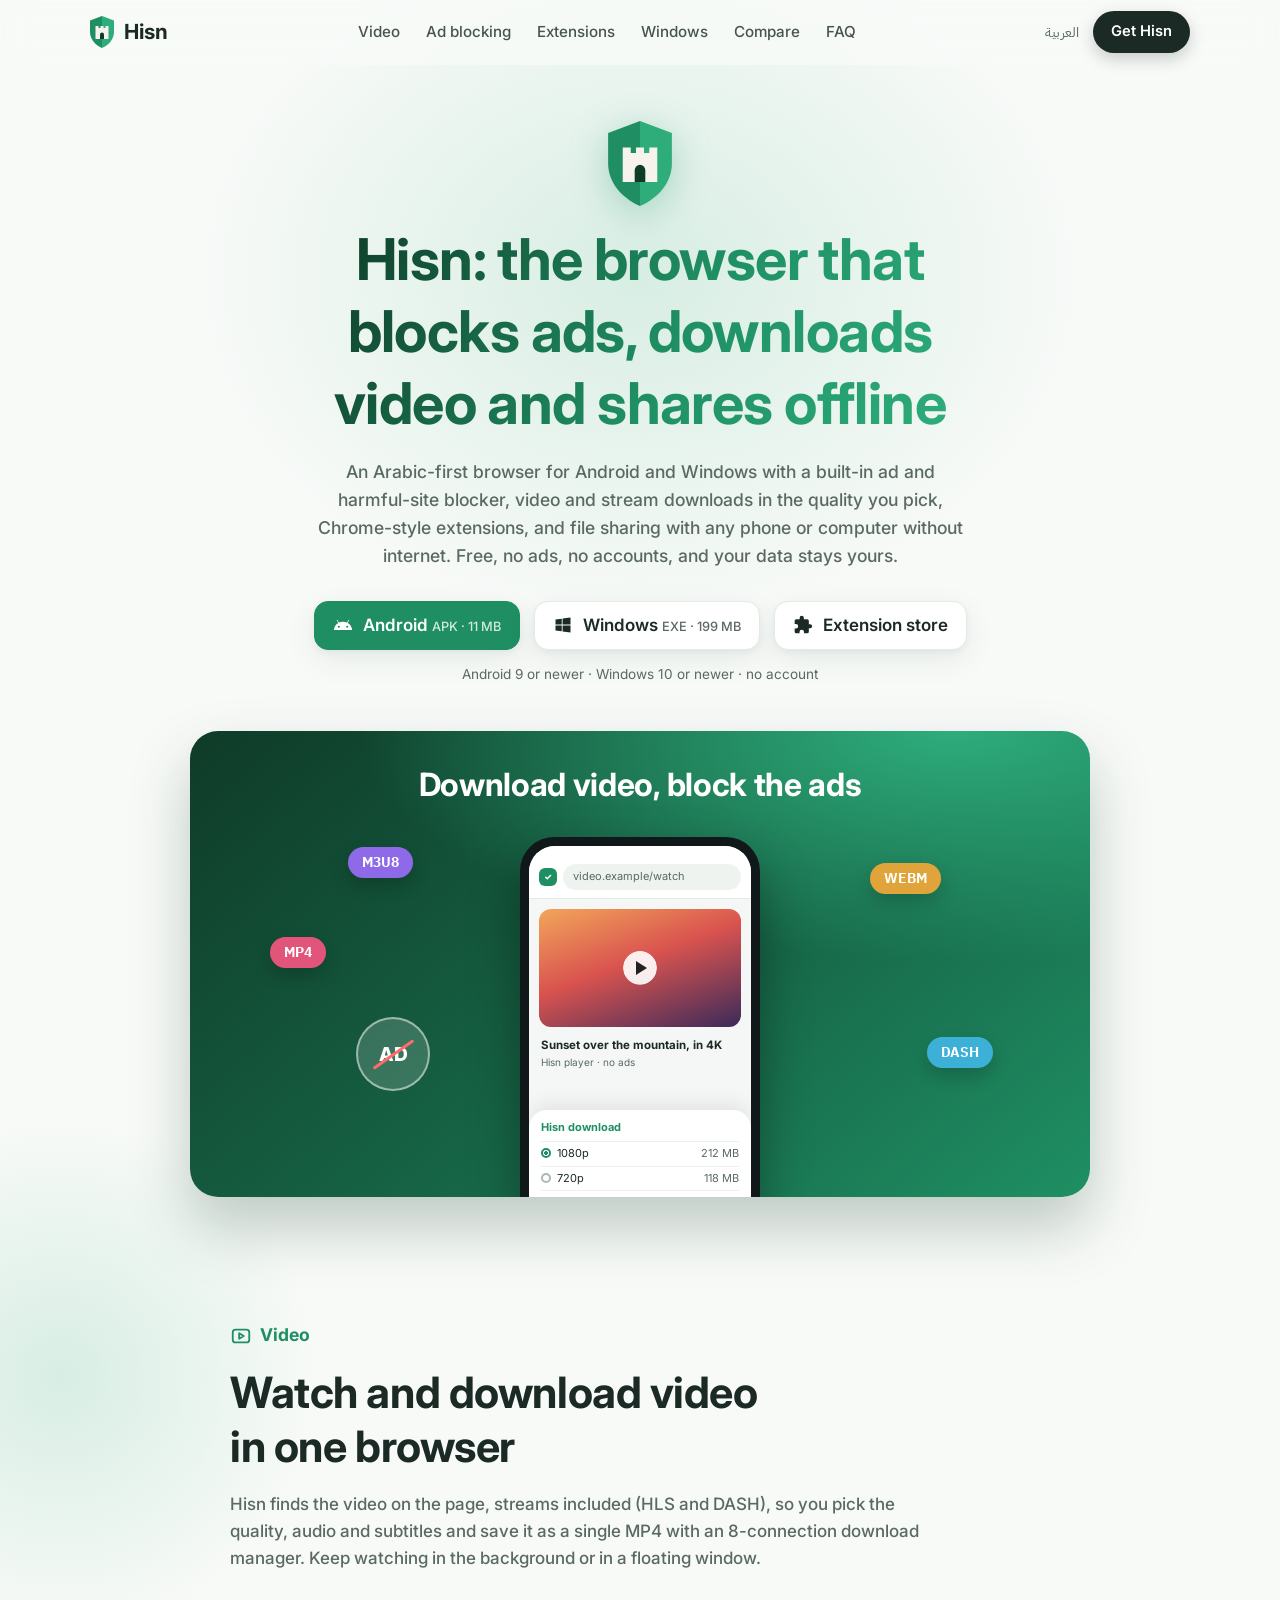
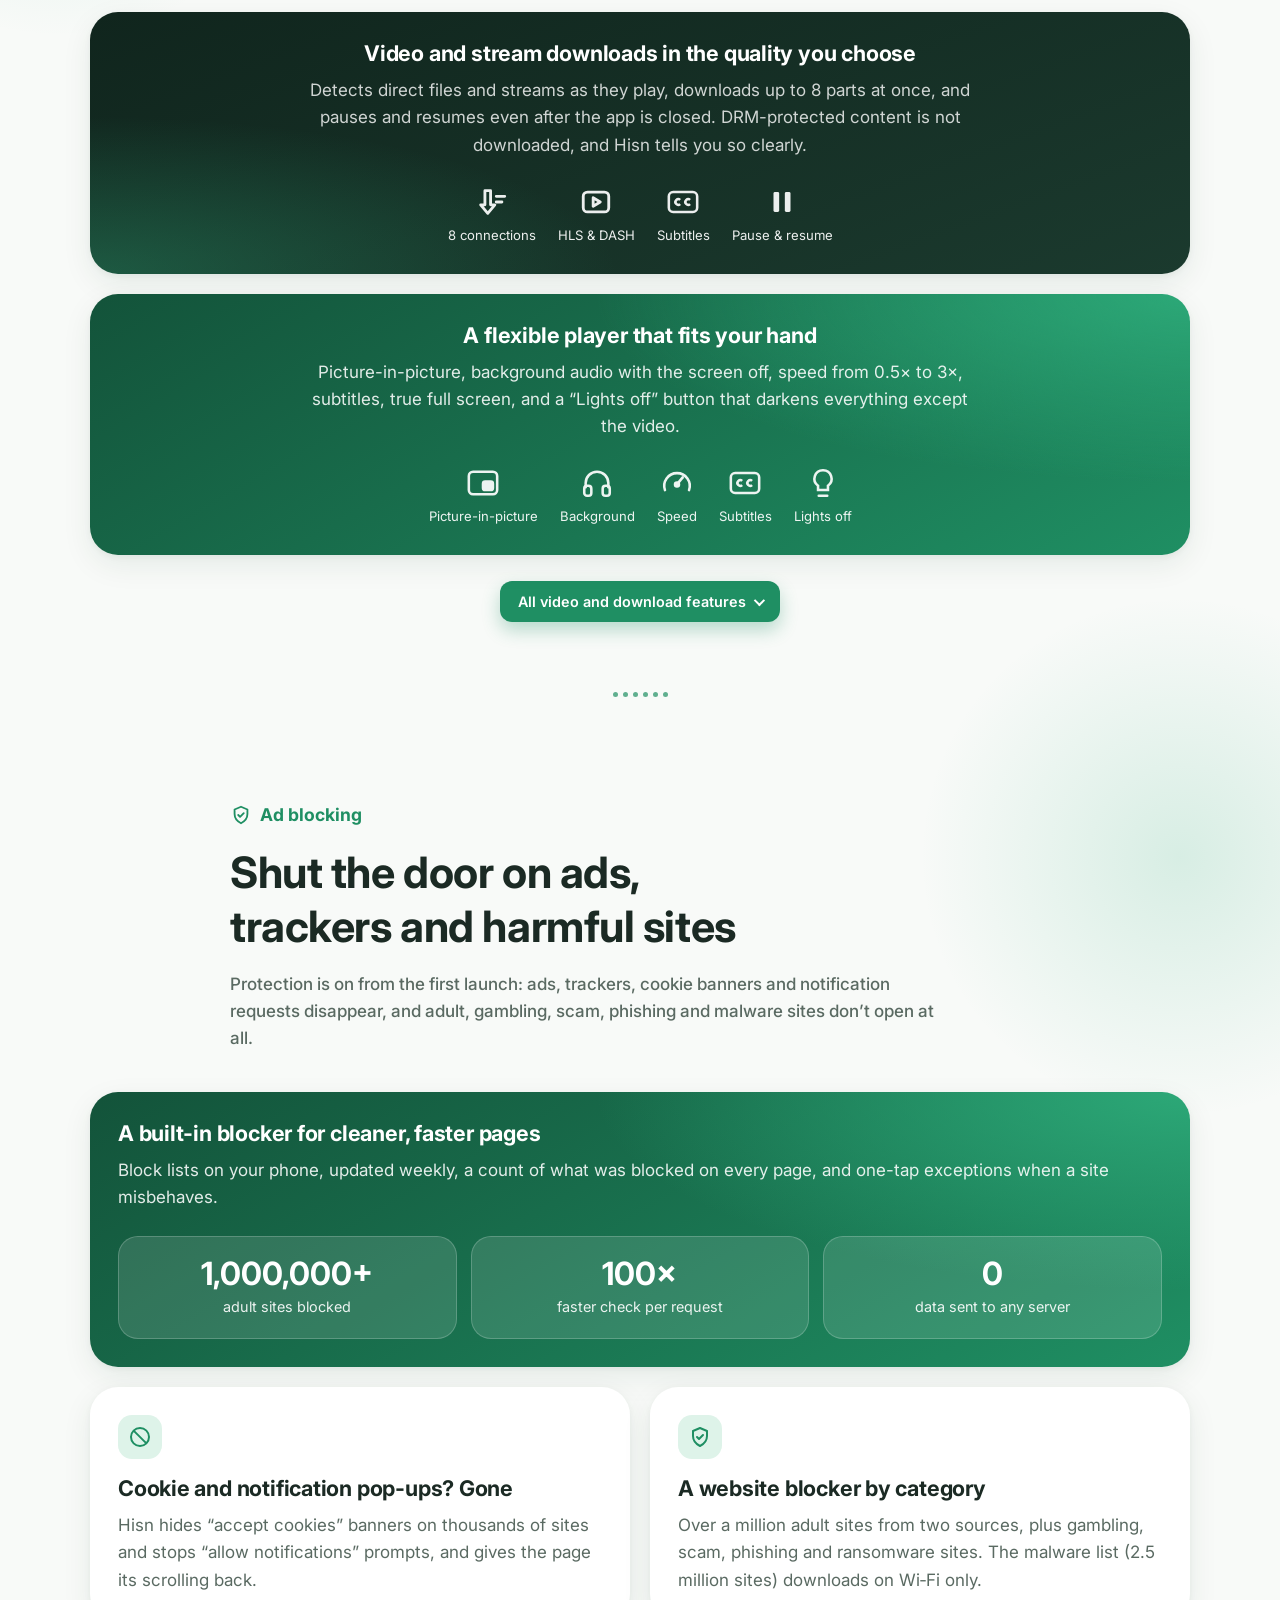
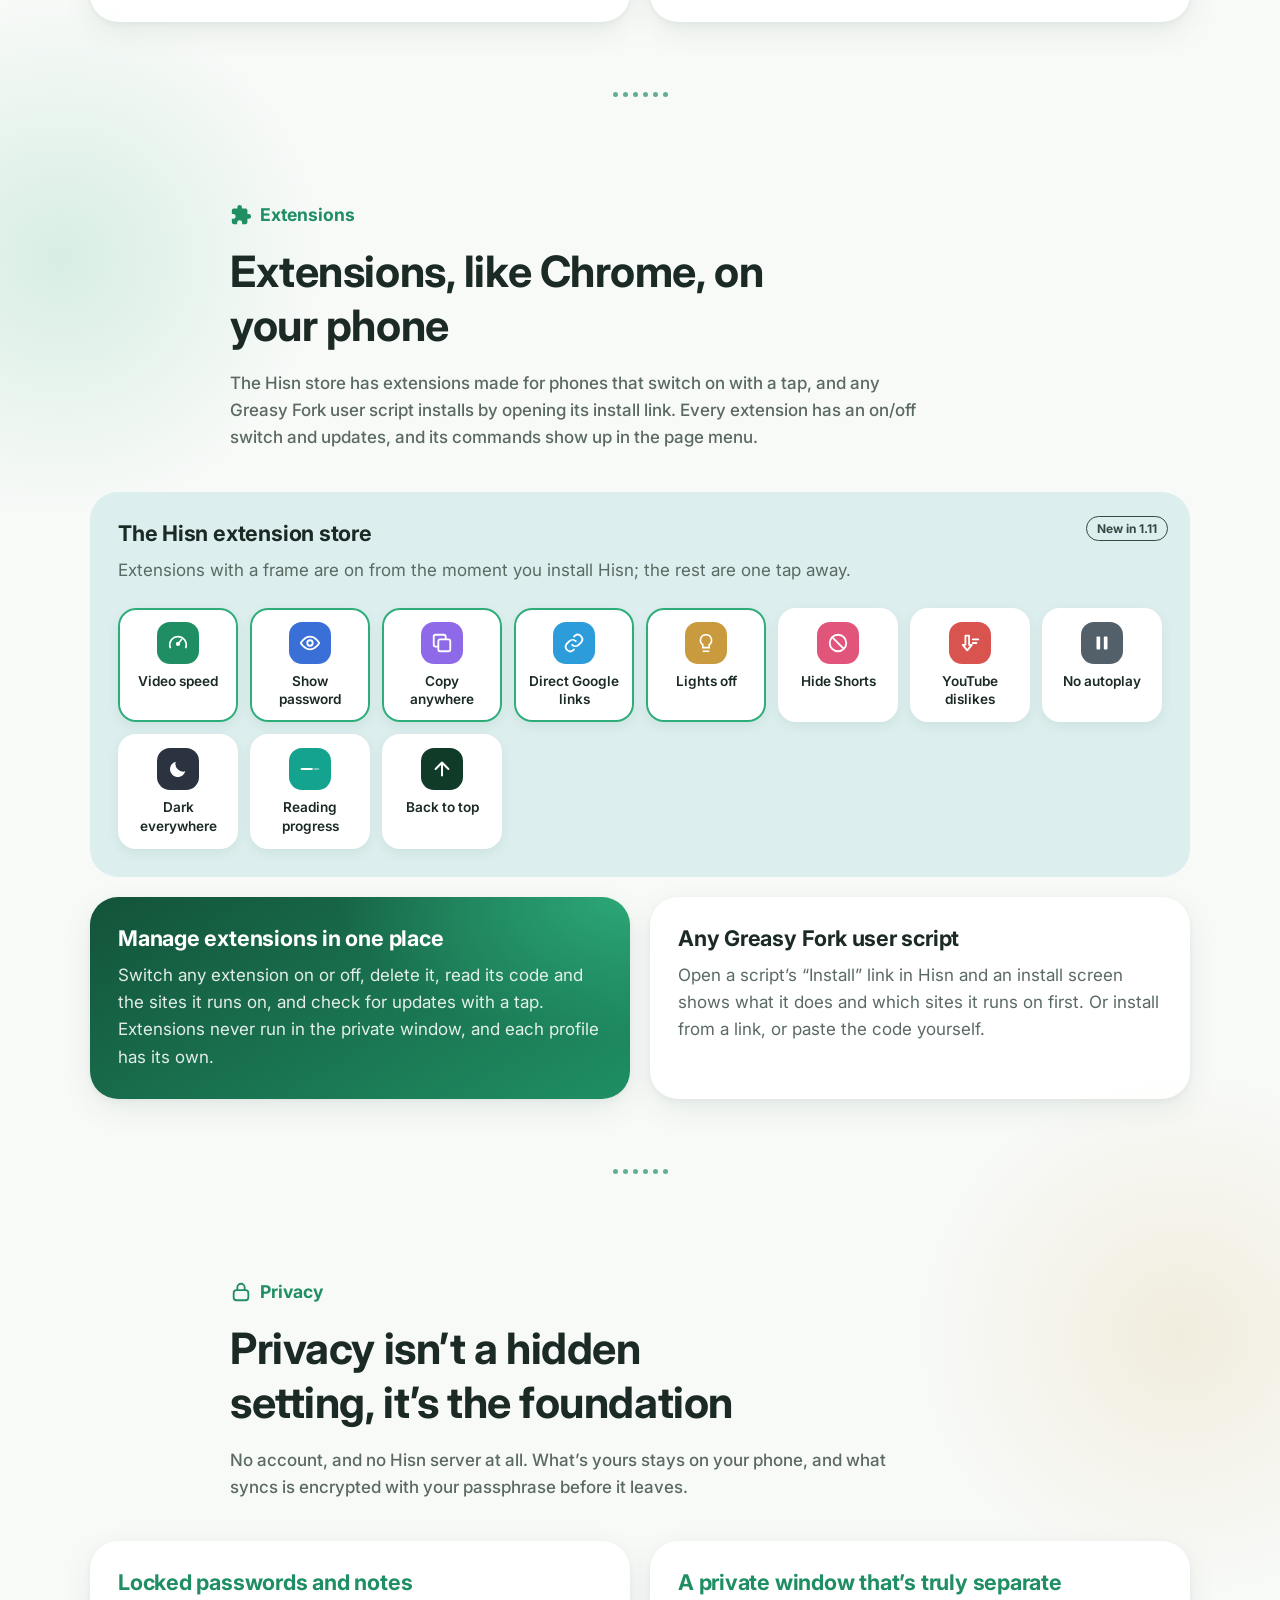
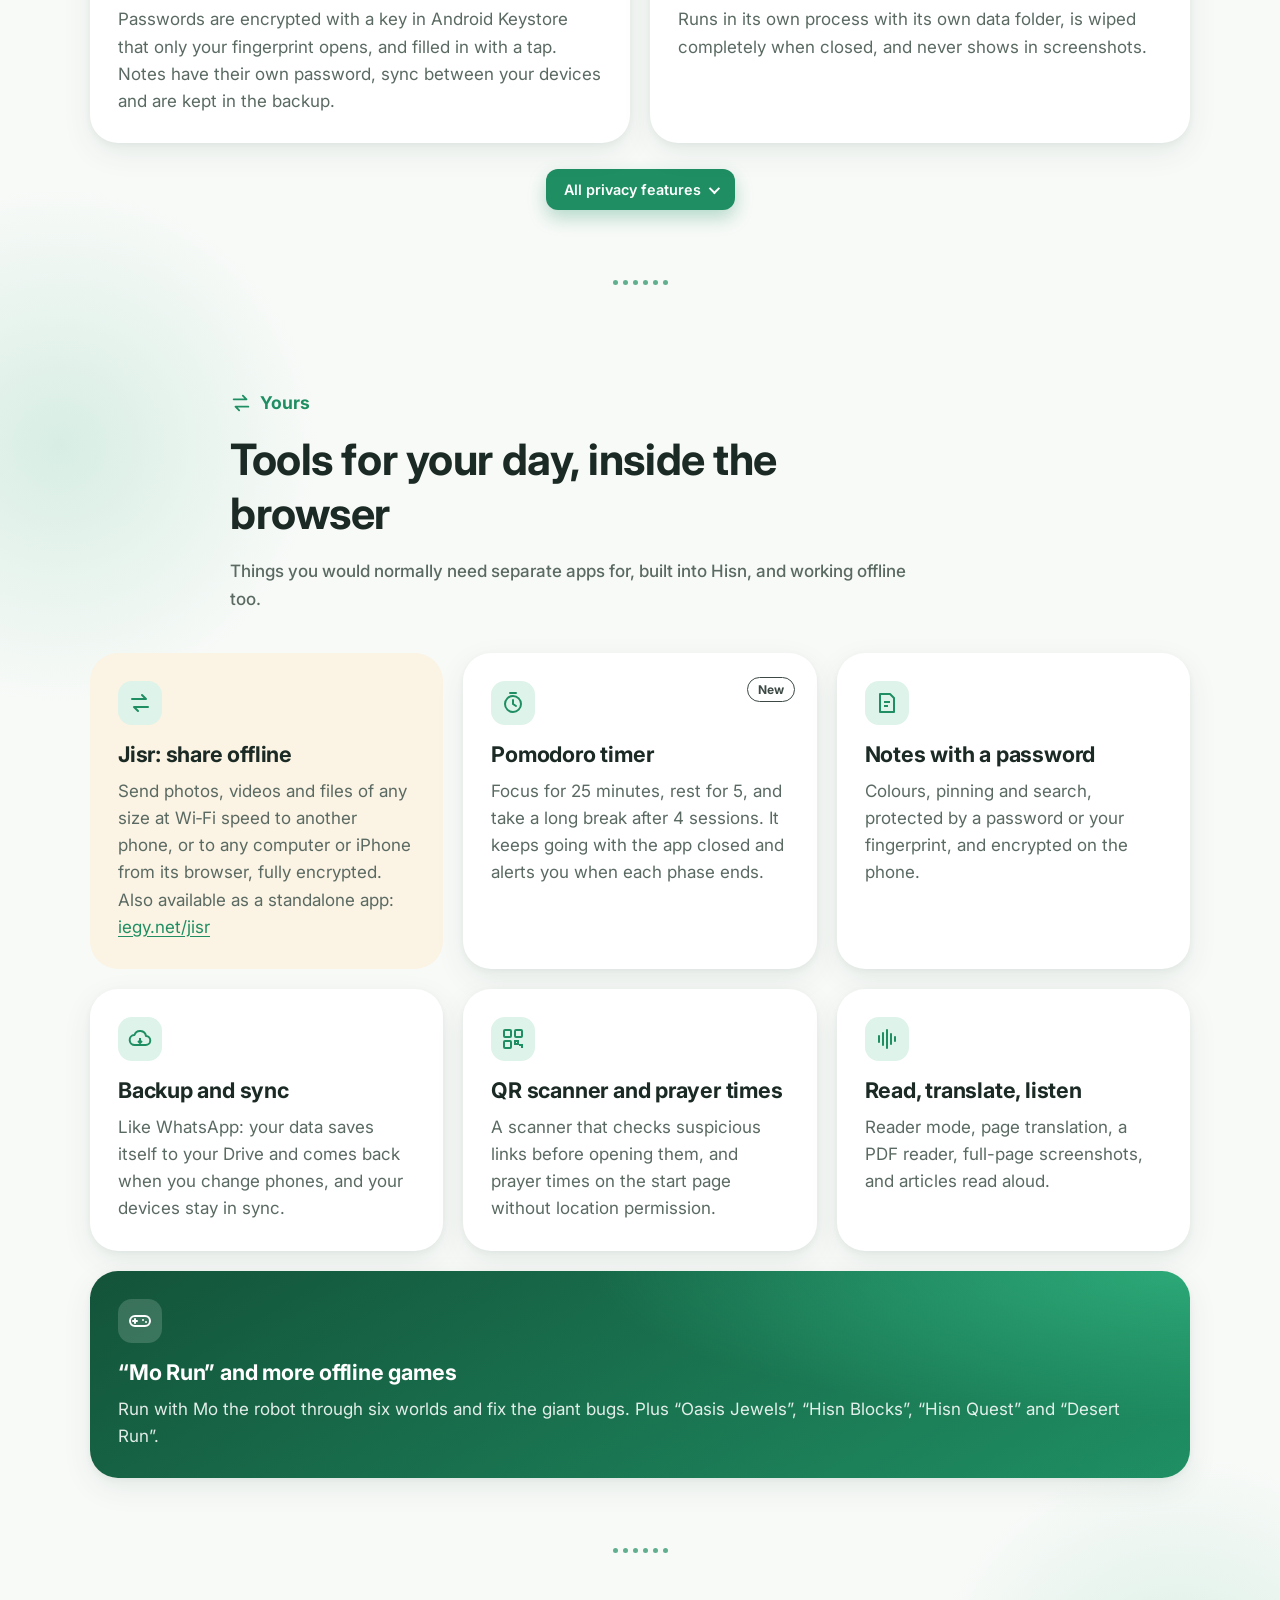
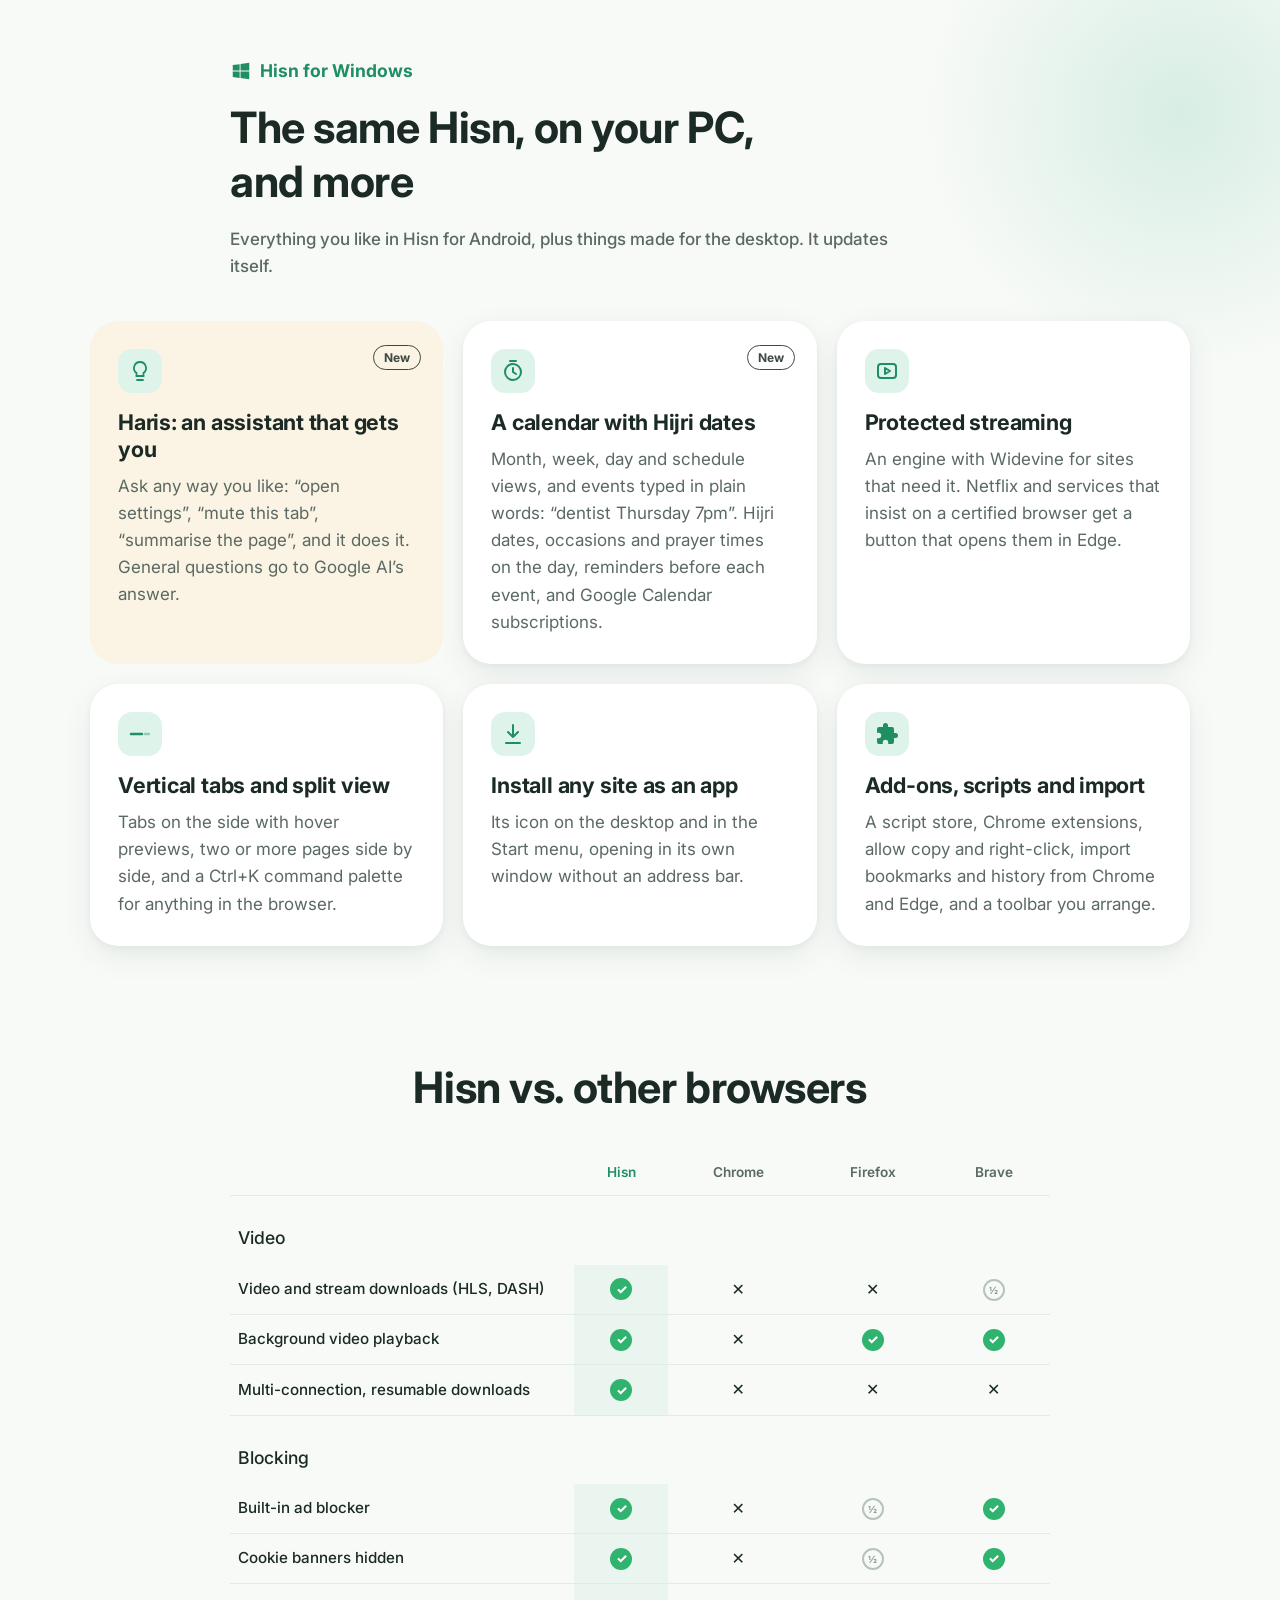
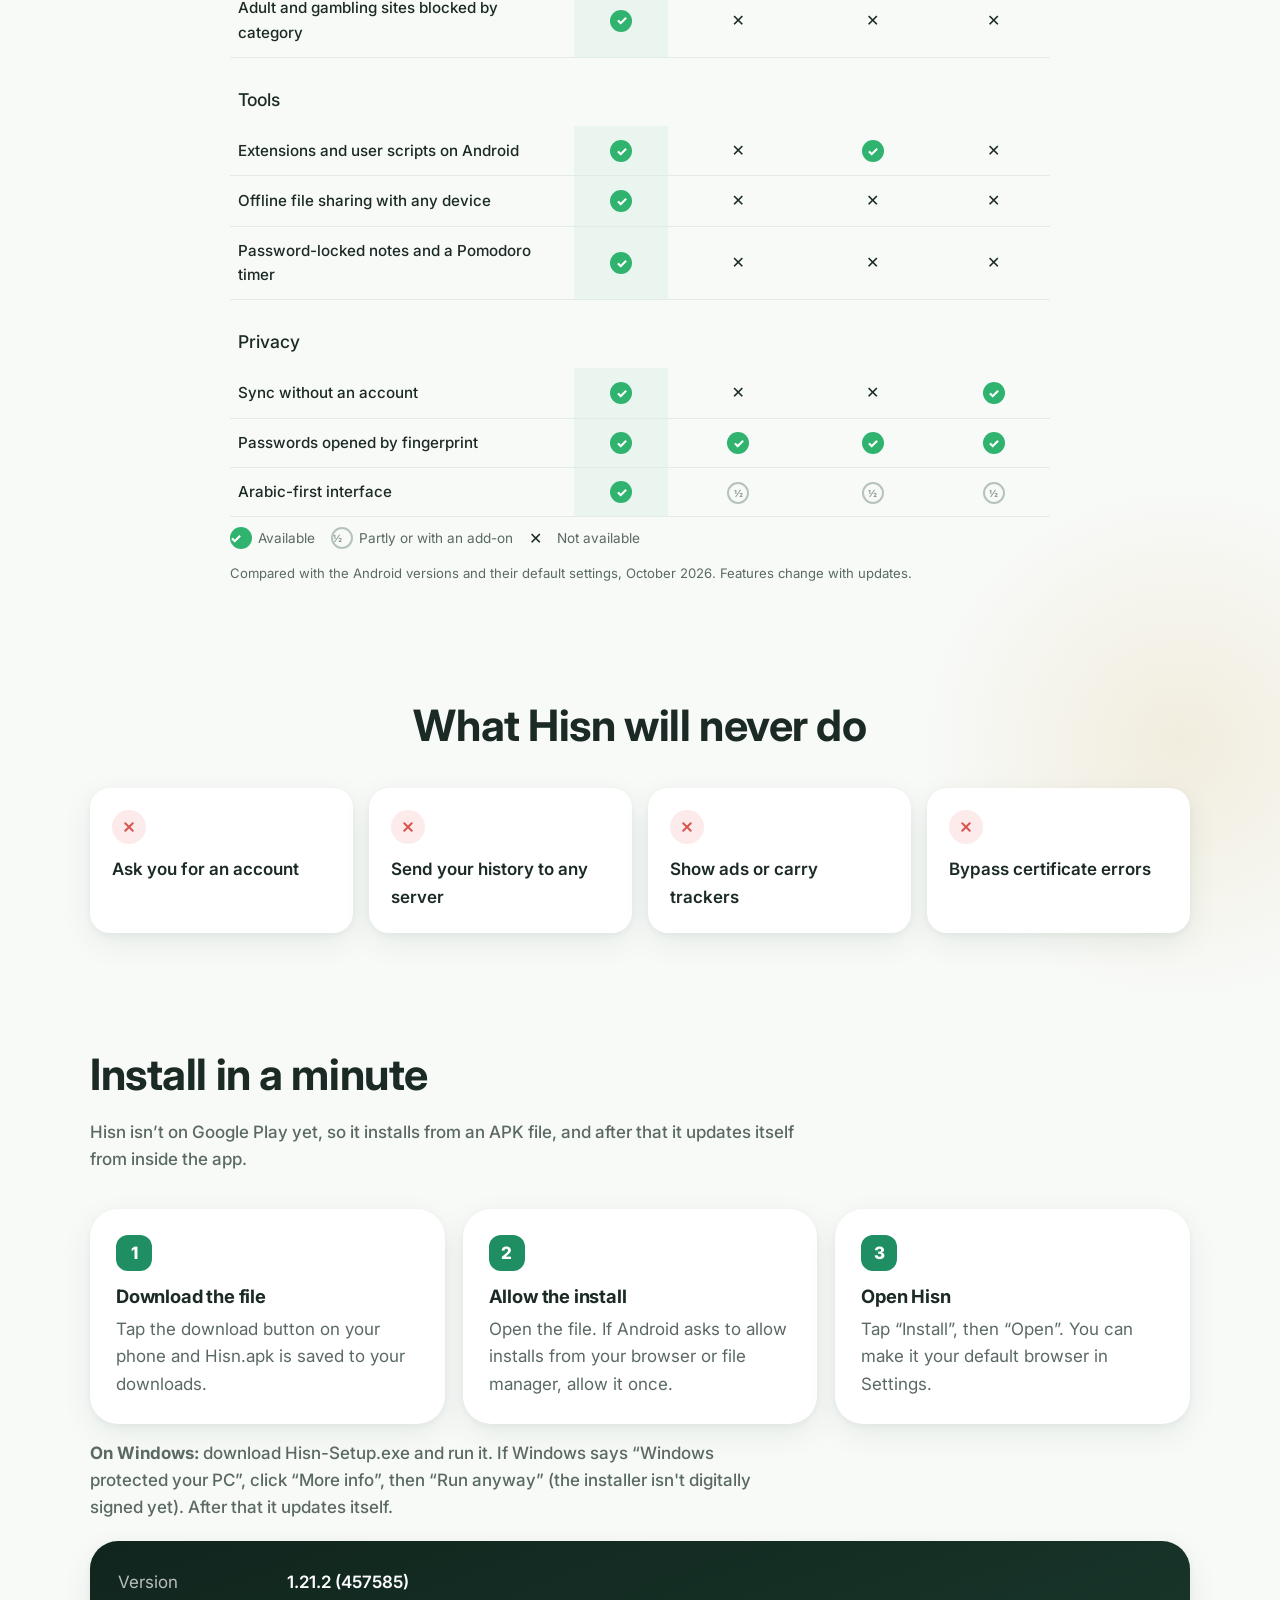
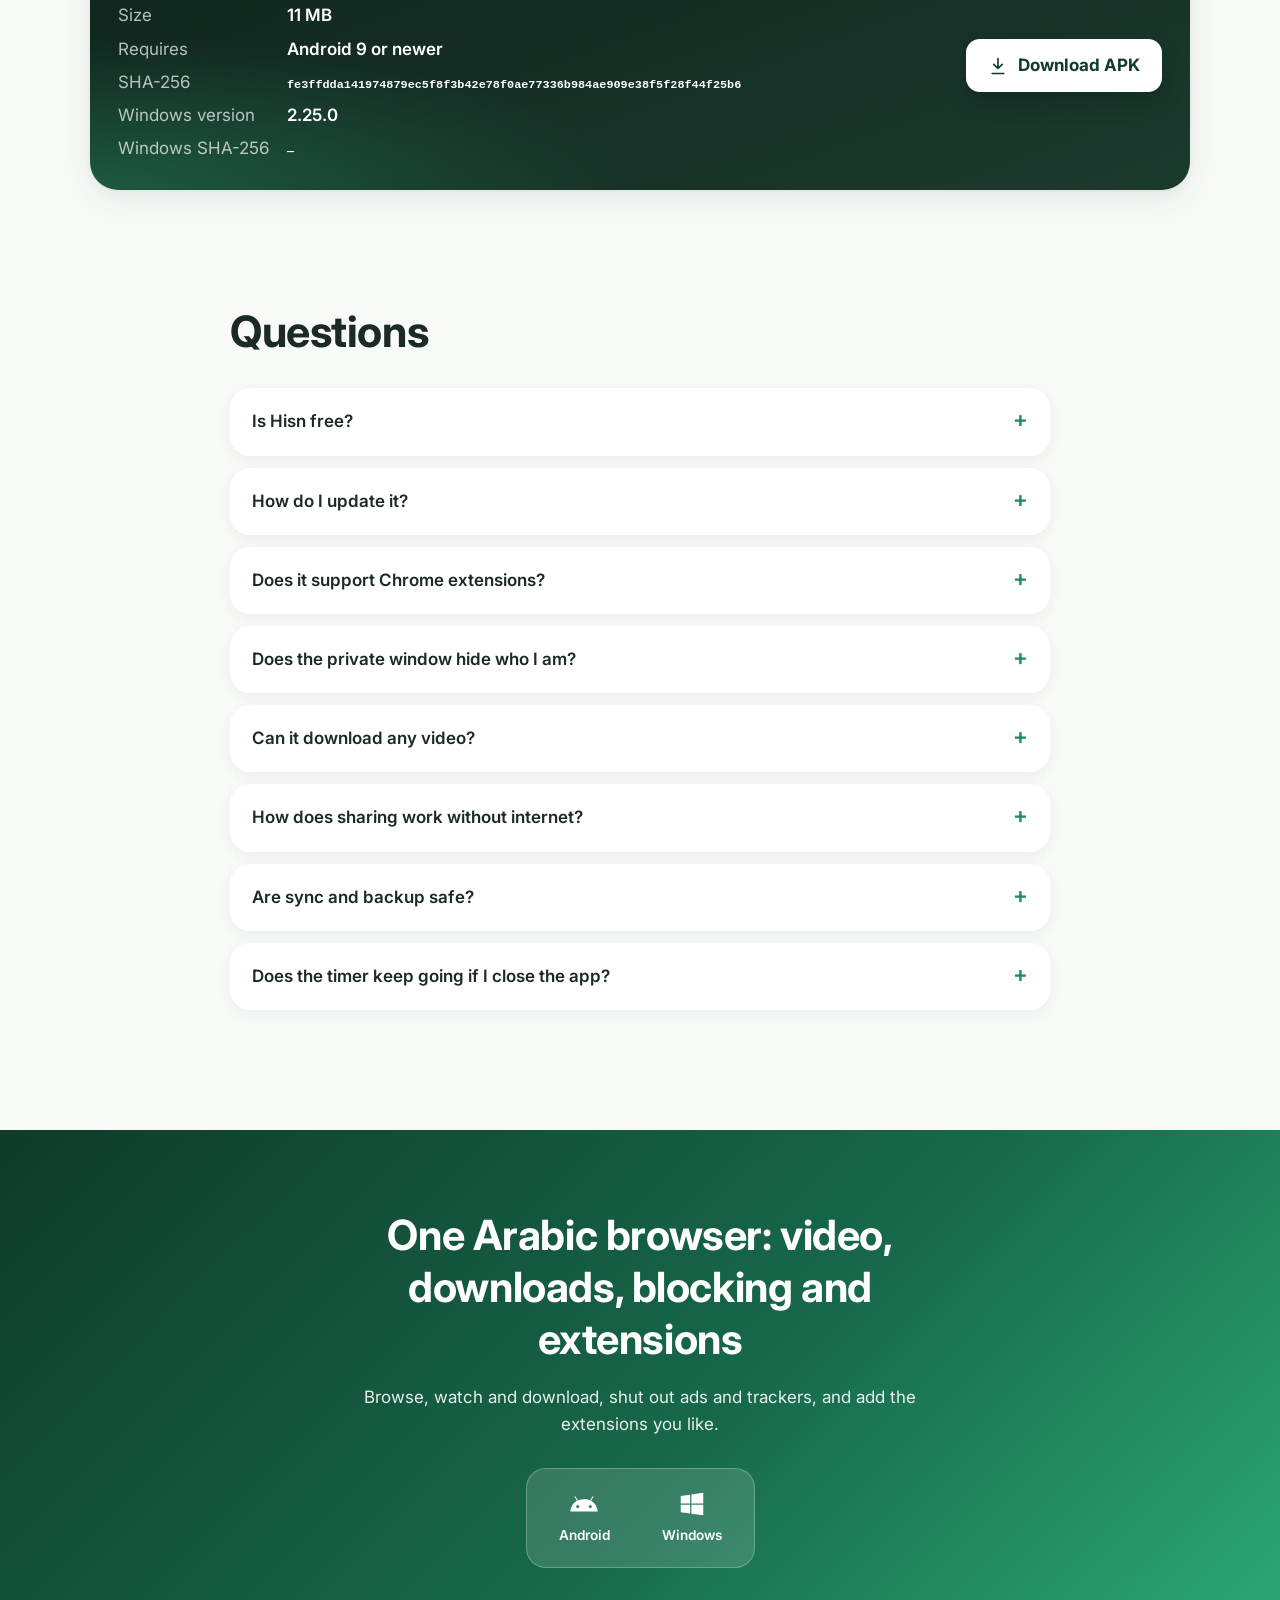
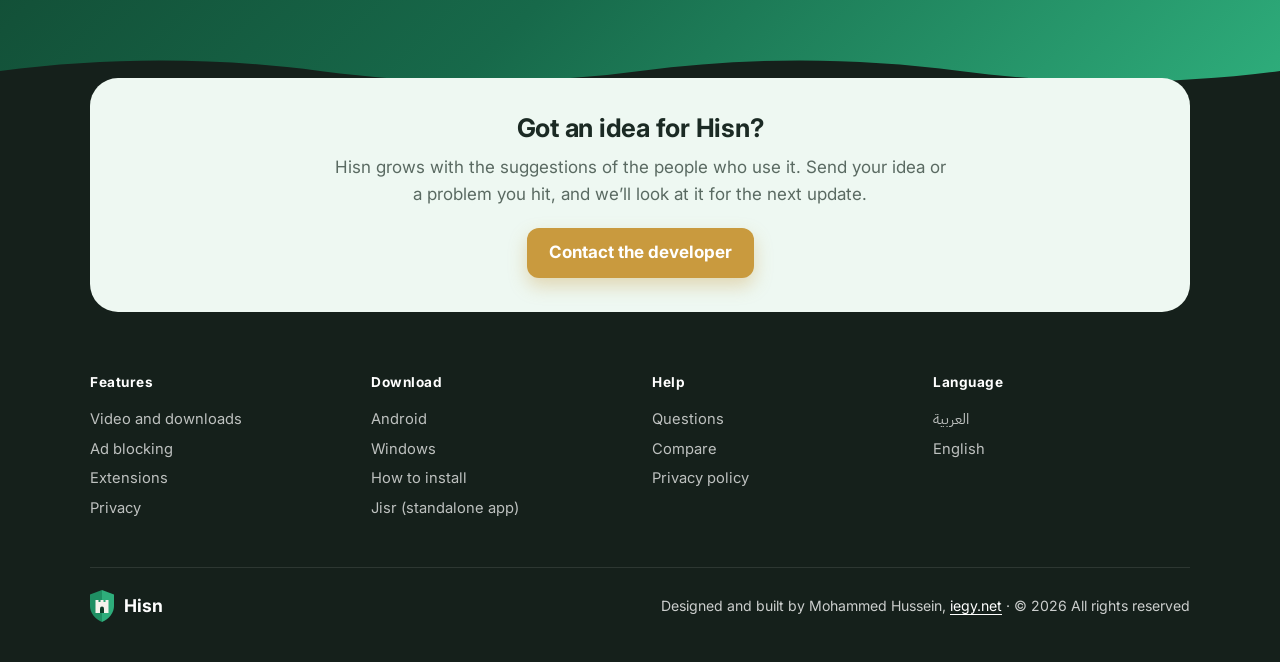
==== en/index.html @ 0655d459 "Windows 2.25.0: calendar card; Store listing mentions the calendar" ====
<!doctype html>
<html lang="en" dir="ltr">
<head>
  <meta charset="utf-8">
  <meta name="viewport" content="width=device-width, initial-scale=1">
  <title>Hisn | The browser that blocks ads, downloads video and shares offline</title>
  <meta name="description" content="Hisn is an Arabic-first Android browser that blocks ads and harmful sites, downloads video and streams, runs Chrome-style extensions, and shares files without internet with any phone or computer. Free, no ads, no accounts.">
  <meta name="theme-color" content="#f8faf8">
  <link rel="icon" href="../assets/favicon.svg" type="image/svg+xml">
  <link rel="alternate" hreflang="ar" href="../">
  <meta property="og:title" content="Hisn | The browser that blocks ads, downloads video and shares offline">
  <meta property="og:description" content="A browser with an ad blocker, video downloads, extensions, offline file sharing, a password manager and a Pomodoro timer, with no accounts and no servers.">
  <meta property="og:type" content="website">
  <link rel="preconnect" href="https://fonts.googleapis.com">
  <link rel="preconnect" href="https://fonts.gstatic.com" crossorigin>
  <link href="https://fonts.googleapis.com/css2?family=Inter:wght@400;500;600;700&family=IBM+Plex+Sans+Arabic:wght@400;500;600;700&display=swap" rel="stylesheet">
  <link rel="stylesheet" href="../assets/site.css">
<script data-goatcounter="https://hisn.goatcounter.com/count" async src="https://gc.zgo.at/count.js"></script>
</head>
<body>
<a class="skip" href="#main">Skip to content</a>

<svg width="0" height="0" style="position:absolute" aria-hidden="true">
  <defs>
    <symbol id="i-dl" viewBox="0 0 24 24" fill="none" stroke="currentColor" stroke-width="2" stroke-linecap="round" stroke-linejoin="round"><path d="M12 3v12M7 10l5 5 5-5M5 21h14"/></symbol>
    <symbol id="i-android" viewBox="0 0 24 24" fill="currentColor"><path d="M17.6 9.48l1.84-3.18a.38.38 0 0 0-.66-.38l-1.86 3.22A11.4 11.4 0 0 0 12 8.1c-1.77 0-3.43.38-4.92 1.04L5.22 5.92a.38.38 0 0 0-.66.38L6.4 9.48A10.8 10.8 0 0 0 1 18h22a10.8 10.8 0 0 0-5.4-8.52zM7 15.25a1.25 1.25 0 1 1 0-2.5 1.25 1.25 0 0 1 0 2.5zm10 0a1.25 1.25 0 1 1 0-2.5 1.25 1.25 0 0 1 0 2.5z"/></symbol>
    <symbol id="i-win" viewBox="0 0 24 24" fill="currentColor"><path d="M3 5.5l7.5-1v7H3zM11.5 4.3L21 3v8.5h-9.5zM3 12.5h7.5v7L3 18.5zM11.5 12.5H21V21l-9.5-1.3z"/></symbol>
    <symbol id="i-play" viewBox="0 0 24 24" fill="none" stroke="currentColor" stroke-width="2" stroke-linejoin="round"><rect x="3" y="5" width="18" height="14" rx="3"/><path d="M10 9l5 3-5 3z"/></symbol>
    <symbol id="i-shield" viewBox="0 0 24 24" fill="none" stroke="currentColor" stroke-width="2" stroke-linecap="round" stroke-linejoin="round"><path d="M12 3l7 3v5c0 5-3 8-7 10-4-2-7-5-7-10V6z"/><path d="M9 12l2 2 4-4"/></symbol>
    <symbol id="i-puzzle" viewBox="0 0 24 24" fill="currentColor"><path d="M20.5 11H19V7a2 2 0 0 0-2-2h-4V3.5a2.5 2.5 0 0 0-5 0V5H4a2 2 0 0 0-2 2v3.8h1.5a2.7 2.7 0 0 1 0 5.4H2V20a2 2 0 0 0 2 2h3.8v-1.5a2.7 2.7 0 0 1 5.4 0V22H17a2 2 0 0 0 2-2v-4h1.5a2.5 2.5 0 0 0 0-5z"/></symbol>
    <symbol id="i-lock" viewBox="0 0 24 24" fill="none" stroke="currentColor" stroke-width="2" stroke-linecap="round" stroke-linejoin="round"><rect x="4" y="10" width="16" height="11" rx="3"/><path d="M8 10V7a4 4 0 0 1 8 0v3"/></symbol>
    <symbol id="i-swap" viewBox="0 0 24 24" fill="none" stroke="currentColor" stroke-width="2" stroke-linecap="round" stroke-linejoin="round"><path d="M4 8h14l-4-4M20 16H6l4 4"/></symbol>
    <symbol id="i-sun" viewBox="0 0 24 24" fill="none" stroke="currentColor" stroke-width="2" stroke-linecap="round"><circle cx="12" cy="12" r="4"/><path d="M12 2v2M12 20v2M2 12h2M20 12h2M5 5l1.5 1.5M17.5 17.5L19 19M5 19l1.5-1.5M17.5 6.5L19 5"/></symbol>
    <symbol id="i-pip" viewBox="0 0 24 24" fill="none" stroke="currentColor" stroke-width="1.8" stroke-linejoin="round"><rect x="2" y="4" width="20" height="16" rx="3"/><rect x="12" y="11" width="7" height="6" rx="1.5" fill="currentColor"/></symbol>
    <symbol id="i-head" viewBox="0 0 24 24" fill="none" stroke="currentColor" stroke-width="1.8" stroke-linecap="round"><path d="M4 15v-3a8 8 0 0 1 16 0v3"/><rect x="3" y="14" width="5" height="7" rx="2"/><rect x="16" y="14" width="5" height="7" rx="2"/></symbol>
    <symbol id="i-speed" viewBox="0 0 24 24" fill="none" stroke="currentColor" stroke-width="1.8" stroke-linecap="round"><path d="M3.5 17a9 9 0 1 1 17 0"/><path d="M12 13l4-5"/><circle cx="12" cy="13" r="1.4" fill="currentColor"/></symbol>
    <symbol id="i-cc" viewBox="0 0 24 24" fill="none" stroke="currentColor" stroke-width="1.8"><rect x="2" y="5" width="20" height="14" rx="3"/><path d="M10 10.5a2 2 0 1 0 0 3M17 10.5a2 2 0 1 0 0 3"/></symbol>
    <symbol id="i-bulb" viewBox="0 0 24 24" fill="none" stroke="currentColor" stroke-width="1.8" stroke-linecap="round"><path d="M9 21h6M10 17h4M12 3a6 6 0 0 0-3.5 10.9V17h7v-3.1A6 6 0 0 0 12 3z"/></symbol>
    <symbol id="i-eye" viewBox="0 0 24 24" fill="none" stroke="currentColor" stroke-width="2"><path d="M2 12s3.6-7 10-7 10 7 10 7-3.6 7-10 7S2 12 2 12z"/><circle cx="12" cy="12" r="3"/></symbol>
    <symbol id="i-copy" viewBox="0 0 24 24" fill="none" stroke="currentColor" stroke-width="2" stroke-linejoin="round"><rect x="8" y="8" width="13" height="13" rx="2"/><path d="M16 8V5a2 2 0 0 0-2-2H5a2 2 0 0 0-2 2v9a2 2 0 0 0 2 2h3"/></symbol>
    <symbol id="i-link" viewBox="0 0 24 24" fill="none" stroke="currentColor" stroke-width="2" stroke-linecap="round"><path d="M10 14a5 5 0 0 0 7 0l3-3a5 5 0 0 0-7-7l-1 1M14 10a5 5 0 0 0-7 0l-3 3a5 5 0 0 0 7 7l1-1"/></symbol>
    <symbol id="i-block" viewBox="0 0 24 24" fill="none" stroke="currentColor" stroke-width="2"><circle cx="12" cy="12" r="9"/><path d="M5.6 5.6l12.8 12.8"/></symbol>
    <symbol id="i-down" viewBox="0 0 24 24" fill="none" stroke="currentColor" stroke-width="2" stroke-linecap="round" stroke-linejoin="round"><path d="M7 4v10H4l5 6 5-6h-3V4z"/><path d="M15 8h6M15 12h4"/></symbol>
    <symbol id="i-pause" viewBox="0 0 24 24" fill="currentColor"><rect x="6" y="5" width="4" height="14" rx="1"/><rect x="14" y="5" width="4" height="14" rx="1"/></symbol>
    <symbol id="i-moon" viewBox="0 0 24 24" fill="currentColor"><path d="M20 14.5A8.5 8.5 0 0 1 9.5 4a8.5 8.5 0 1 0 10.5 10.5z"/></symbol>
    <symbol id="i-bar" viewBox="0 0 24 24" fill="none" stroke="currentColor" stroke-width="2.4" stroke-linecap="round"><path d="M3 12h11"/><path d="M17 12h4" opacity=".4"/></symbol>
    <symbol id="i-up" viewBox="0 0 24 24" fill="none" stroke="currentColor" stroke-width="2.2" stroke-linecap="round" stroke-linejoin="round"><path d="M12 19V5M5 12l7-7 7 7"/></symbol>
    <symbol id="i-timer" viewBox="0 0 24 24" fill="none" stroke="currentColor" stroke-width="2" stroke-linecap="round"><circle cx="12" cy="13" r="8"/><path d="M12 9v4l3 2M9 2h6"/></symbol>
    <symbol id="i-note" viewBox="0 0 24 24" fill="none" stroke="currentColor" stroke-width="2" stroke-linejoin="round"><path d="M5 3h10l4 4v14H5z"/><path d="M9 11h6M9 15h4"/></symbol>
    <symbol id="i-qr" viewBox="0 0 24 24" fill="none" stroke="currentColor" stroke-width="2"><rect x="3" y="3" width="7" height="7" rx="1"/><rect x="14" y="3" width="7" height="7" rx="1"/><rect x="3" y="14" width="7" height="7" rx="1"/><path d="M14 14h3v3h-3zM18 18h3v3"/></symbol>
    <symbol id="i-game" viewBox="0 0 24 24" fill="none" stroke="currentColor" stroke-width="2" stroke-linecap="round"><rect x="2" y="7" width="20" height="10" rx="5"/><path d="M7 10v4M5 12h4M15 11h.01M18 13h.01"/></symbol>
    <symbol id="i-voice" viewBox="0 0 24 24" fill="none" stroke="currentColor" stroke-width="2" stroke-linecap="round"><path d="M4 9v6M8 6v12M12 3v18M16 7v10M20 10v4"/></symbol>
    <symbol id="i-cloud" viewBox="0 0 24 24" fill="none" stroke="currentColor" stroke-width="2" stroke-linejoin="round"><path d="M7 18a5 5 0 0 1-.6-10A6 6 0 0 1 18 9a4.5 4.5 0 0 1-.5 9z"/><path d="M12 11v5M10 14l2 2 2-2"/></symbol>
    <symbol id="i-moon2" viewBox="0 0 24 24" fill="none" stroke="currentColor" stroke-width="2"><circle cx="12" cy="12" r="9"/><path d="M12 7v5l3 2"/></symbol>
  </defs>
</svg>

<header class="top">
  <div class="wrap">
    <a class="brand" href="./" aria-label="Hisn home"><img src="../assets/logo.svg" alt="" width="24" height="32"><span>Hisn</span></a>
    <nav class="nav" aria-label="Sections">
      <a href="#video">Video</a>
      <a href="#blocking">Ad blocking</a>
      <a href="#extensions">Extensions</a>
      <a href="#windows">Windows</a>
      <a href="#compare">Compare</a>
      <a href="#faq">FAQ</a>
    </nav>
    <div class="top-end">
      <a class="lang" href="../" hreflang="ar" lang="ar">العربية</a>
      <a class="pill-dark" href="#install">Get Hisn</a>
    </div>
  </div>
</header>

<main id="main">
  <section class="hero glow" aria-labelledby="hero-title">
    <div class="wrap">
      <img class="mark" src="../assets/logo.svg" alt="" width="64" height="85">
      <h1 id="hero-title">Hisn: the browser that blocks ads, downloads video and shares offline</h1>
      <p class="lead">An Arabic-first browser for Android and Windows with a built-in ad and harmful-site blocker, video and stream downloads in the quality you pick, Chrome-style extensions, and file sharing with any phone or computer without internet. Free, no ads, no accounts, and your data stays yours.</p>
      <div class="platforms">
        <a class="plat primary" href="../download/Hisn.apk"><svg><use href="#i-android"/></svg><span>Android <small>APK · <span data-hisn="size">11</span> MB</small></span></a>
        <div class="cta-win" data-hisn="win">
          <a class="plat" href="https://github.com/egytop/H-releases/releases/latest/download/Hisn-Setup.exe"><svg><use href="#i-win"/></svg><span>Windows <small>EXE · <span data-hisn="win-size">199</span> MB</small></span></a>
        </div>
        <a class="plat" href="#extensions"><svg><use href="#i-puzzle"/></svg><span>Extension store</span></a>
      </div>
      <p class="fine">Android 9 or newer · Windows 10 or newer · no account</p>

      <div class="showcase" aria-hidden="true">
        <h2>Download video, block the ads</h2>
        <div class="stage">
          <span class="float f-hls" style="top:20px;left:16%">M3U8</span>
          <span class="float f-mp4 b" style="top:110px;left:7%">MP4</span>
          <span class="float f-dash c" style="top:210px;right:9%">DASH</span>
          <span class="float f-mp3 b" style="top:36px;right:15%">WEBM</span>
          <div class="badge-ad" style="top:190px;left:17%"><span>AD</span></div>
          <div class="phone">
            <div class="scr">
              <div class="bar"><span class="shield">✓</span><span class="addr">video.example/watch</span></div>
              <div class="video"></div>
              <div class="t">Sunset over the mountain, in 4K</div>
              <div class="s">Hisn player · no ads</div>
              <div class="sheet">
                <b>Hisn download</b>
                <div class="q on"><span><i></i>1080p</span><span>212 MB</span></div>
                <div class="q"><span><i></i>720p</span><span>118 MB</span></div>
                <div class="q"><span><i></i>480p</span><span>64 MB</span></div>
              </div>
            </div>
          </div>
        </div>
      </div>
    </div>
  </section>

  <section class="sec glow left" id="video" aria-labelledby="video-title">
    <div class="narrow rv">
      <span class="eyebrow"><svg><use href="#i-play"/></svg>Video</span>
      <h2 id="video-title">Watch and download video in one browser</h2>
      <p class="sub">Hisn finds the video on the page, streams included (HLS and DASH), so you pick the quality, audio and subtitles and save it as a single MP4 with an 8-connection download manager. Keep watching in the background or in a floating window.</p>
    </div>
    <div class="wrap">
      <div class="cards g2">
        <article class="card dark wide center rv">
          <h3>Video and stream downloads in the quality you choose</h3>
          <p>Detects direct files and streams as they play, downloads up to 8 parts at once, and pauses and resumes even after the app is closed. DRM-protected content is not downloaded, and Hisn tells you so clearly.</p>
          <div class="ctrls">
            <div><svg><use href="#i-down"/></svg>8 connections</div>
            <div><svg><use href="#i-play"/></svg>HLS &amp; DASH</div>
            <div><svg><use href="#i-cc"/></svg>Subtitles</div>
            <div><svg><use href="#i-pause"/></svg>Pause &amp; resume</div>
          </div>
        </article>
        <article class="card green wide center rv">
          <h3>A flexible player that fits your hand</h3>
          <p>Picture-in-picture, background audio with the screen off, speed from 0.5× to 3×, subtitles, true full screen, and a “Lights off” button that darkens everything except the video.</p>
          <div class="ctrls">
            <div><svg><use href="#i-pip"/></svg>Picture-in-picture</div>
            <div><svg><use href="#i-head"/></svg>Background</div>
            <div><svg><use href="#i-speed"/></svg>Speed</div>
            <div><svg><use href="#i-cc"/></svg>Subtitles</div>
            <div><svg><use href="#i-bulb"/></svg>Lights off</div>
          </div>
        </article>
      </div>
      <details class="more">
        <summary>All video and download features</summary>
        <ul class="points">
          <li><h3>Up to 8 connections per file</h3><p>Splits the file and downloads the parts together, with pause and resume even after closing the app, a speed limit and a Wi‑Fi-only option.</p></li>
          <li><h3>HLS and DASH capture</h3><p>Detects the stream while it plays, lets you choose quality, audio and subtitles, and turns it into a single MP4 file.</p></li>
          <li><h3>Background playback</h3><p>Audio and video keep going when you leave Hisn or lock the screen, with controls in the notification.</p></li>
          <li><h3>True full screen</h3><p>Wide video turns sideways and fills the whole screen, even around the camera cut-out.</p></li>
          <li><h3>Hisn player</h3><p>Playlists from your downloads, speed, subtitles and quality, a floating window, and it remembers where you stopped. Swipe for volume and brightness, double-tap to skip.</p></li>
          <li><h3>Play streams from the page</h3><p>Any video Hisn finds on a page, even an m3u8 stream, plays straight in the player without downloading it.</p></li>
          <li><h3>Save pages</h3><p>Save any page as HTML, or as a full archive with images that opens offline.</p></li>
          <li><h3>“Open with” from any app</h3><p>“Hisn player” shows up when you open a video, audio, image or text file from your file manager or gallery.</p></li>
        </ul>
      </details>
    </div>
    <div class="dots" aria-hidden="true"><i></i><i></i><i></i><i></i><i></i><i></i></div>
  </section>

  <section class="sec glow" id="blocking" aria-labelledby="block-title">
    <div class="narrow rv">
      <span class="eyebrow"><svg><use href="#i-shield"/></svg>Ad blocking</span>
      <h2 id="block-title">Shut the door on ads, trackers and harmful sites</h2>
      <p class="sub">Protection is on from the first launch: ads, trackers, cookie banners and notification requests disappear, and adult, gambling, scam, phishing and malware sites don’t open at all.</p>
    </div>
    <div class="wrap">
      <div class="cards g2">
        <article class="card green wide rv">
          <h3>A built-in blocker for cleaner, faster pages</h3>
          <p>Block lists on your phone, updated weekly, a count of what was blocked on every page, and one-tap exceptions when a site misbehaves.</p>
          <div class="stats">
            <div class="stat"><b>1,000,000+</b><span>adult sites blocked</span></div>
            <div class="stat"><b>100×</b><span>faster check per request</span></div>
            <div class="stat"><b>0</b><span>data sent to any server</span></div>
          </div>
        </article>
        <article class="card rv">
          <div class="ico"><svg><use href="#i-block"/></svg></div>
          <h3>Cookie and notification pop-ups? Gone</h3>
          <p>Hisn hides “accept cookies” banners on thousands of sites and stops “allow notifications” prompts, and gives the page its scrolling back.</p>
        </article>
        <article class="card rv">
          <div class="ico"><svg><use href="#i-shield"/></svg></div>
          <h3>A website blocker by category</h3>
          <p>Over a million adult sites from two sources, plus gambling, scam, phishing and ransomware sites. The malware list (2.5 million sites) downloads on Wi‑Fi only.</p>
        </article>
      </div>
    </div>
    <div class="dots" aria-hidden="true"><i></i><i></i><i></i><i></i><i></i><i></i></div>
  </section>

  <section class="sec glow left" id="extensions" aria-labelledby="ext-title">
    <div class="narrow rv">
      <span class="eyebrow"><svg><use href="#i-puzzle"/></svg>Extensions</span>
      <h2 id="ext-title">Extensions, like Chrome, on your phone</h2>
      <p class="sub">The Hisn store has extensions made for phones that switch on with a tap, and any Greasy Fork user script installs by opening its install link. Every extension has an on/off switch and updates, and its commands show up in the page menu.</p>
    </div>
    <div class="wrap">
      <div class="cards g2">
        <article class="card sky wide rv">
          <span class="tag">New in 1.11</span>
          <h3>The Hisn extension store</h3>
          <p>Extensions with a frame are on from the moment you install Hisn; the rest are one tap away.</p>
          <div class="exts">
            <div class="ext on"><i style="background:#1f8f63"><svg><use href="#i-speed"/></svg></i>Video speed</div>
            <div class="ext on"><i style="background:#3b6fd8"><svg><use href="#i-eye"/></svg></i>Show password</div>
            <div class="ext on"><i style="background:#8f6ae8"><svg><use href="#i-copy"/></svg></i>Copy anywhere</div>
            <div class="ext on"><i style="background:#2d9cdb"><svg><use href="#i-link"/></svg></i>Direct Google links</div>
            <div class="ext on"><i style="background:#c99a3e"><svg><use href="#i-bulb"/></svg></i>Lights off</div>
            <div class="ext"><i style="background:#e2557a"><svg><use href="#i-block"/></svg></i>Hide Shorts</div>
            <div class="ext"><i style="background:#d9534f"><svg><use href="#i-down"/></svg></i>YouTube dislikes</div>
            <div class="ext"><i style="background:#546069"><svg><use href="#i-pause"/></svg></i>No autoplay</div>
            <div class="ext"><i style="background:#2b3240"><svg><use href="#i-moon"/></svg></i>Dark everywhere</div>
            <div class="ext"><i style="background:#13a38f"><svg><use href="#i-bar"/></svg></i>Reading progress</div>
            <div class="ext"><i style="background:#0f3b28"><svg><use href="#i-up"/></svg></i>Back to top</div>
          </div>
        </article>
        <article class="card green rv">
          <h3>Manage extensions in one place</h3>
          <p>Switch any extension on or off, delete it, read its code and the sites it runs on, and check for updates with a tap. Extensions never run in the private window, and each profile has its own.</p>
        </article>
        <article class="card rv">
          <h3>Any Greasy Fork user script</h3>
          <p>Open a script’s “Install” link in Hisn and an install screen shows what it does and which sites it runs on first. Or install from a link, or paste the code yourself.</p>
        </article>
      </div>
    </div>
    <div class="dots" aria-hidden="true"><i></i><i></i><i></i><i></i><i></i><i></i></div>
  </section>

  <section class="sec glow gold" id="privacy" aria-labelledby="priv-title">
    <div class="narrow rv">
      <span class="eyebrow"><svg><use href="#i-lock"/></svg>Privacy</span>
      <h2 id="priv-title">Privacy isn’t a hidden setting, it’s the foundation</h2>
      <p class="sub">No account, and no Hisn server at all. What’s yours stays on your phone, and what syncs is encrypted with your passphrase before it leaves.</p>
    </div>
    <div class="wrap">
      <div class="cards g2">
        <article class="card rv">
          <h3 class="hl">Locked passwords and notes</h3>
          <p>Passwords are encrypted with a key in Android Keystore that only your fingerprint opens, and filled in with a tap. Notes have their own password, sync between your devices and are kept in the backup.</p>
        </article>
        <article class="card rv">
          <h3 class="hl">A private window that’s truly separate</h3>
          <p>Runs in its own process with its own data folder, is wiped completely when closed, and never shows in screenshots.</p>
        </article>
      </div>
      <details class="more">
        <summary>All privacy features</summary>
        <ul class="points">
          <li><h3>Links without tracking</h3><p>Removes parameters like utm, fbclid and gclid before opening links, and sends the Global Privacy Control signal if you turn it on.</p></li>
          <li><h3>HTTPS only</h3><p>Tries the secure connection first and warns you before opening any unencrypted site.</p></li>
          <li><h3>Fingerprint lock</h3><p>Lock the app with your fingerprint or screen lock, block screenshots, and clear data automatically on exit.</p></li>
          <li><h3>Per-site settings</h3><p>Ads, JavaScript, blocking and site data for any site, from one screen or straight from the page menu.</p></li>
          <li><h3>Separate profiles</h3><p>Work, study and fun, each with its own bookmarks, history, tabs and extensions, and different logins on the same sites.</p></li>
          <li><h3>Encrypted backup</h3><p>An automatic backup of all your data in your own Google Drive, encrypted with your passphrase so nobody else can read it.</p></li>
        </ul>
      </details>
    </div>
    <div class="dots" aria-hidden="true"><i></i><i></i><i></i><i></i><i></i><i></i></div>
  </section>

  <section class="sec glow left" id="yours" aria-labelledby="yours-title">
    <div class="narrow rv">
      <span class="eyebrow"><svg><use href="#i-swap"/></svg>Yours</span>
      <h2 id="yours-title">Tools for your day, inside the browser</h2>
      <p class="sub">Things you would normally need separate apps for, built into Hisn, and working offline too.</p>
    </div>
    <div class="wrap">
      <div class="cards g3">
        <article class="card cream rv"><div class="ico"><svg><use href="#i-swap"/></svg></div><h3>Jisr: share offline</h3><p>Send photos, videos and files of any size at Wi‑Fi speed to another phone, or to any computer or iPhone from its browser, fully encrypted. Also available as a standalone app: <a href="https://iegy.net/jisr">iegy.net/jisr</a></p></article>
        <article class="card rv"><div class="ico"><svg><use href="#i-timer"/></svg></div><span class="tag">New</span><h3>Pomodoro timer</h3><p>Focus for 25 minutes, rest for 5, and take a long break after 4 sessions. It keeps going with the app closed and alerts you when each phase ends.</p></article>
        <article class="card rv"><div class="ico"><svg><use href="#i-note"/></svg></div><h3>Notes with a password</h3><p>Colours, pinning and search, protected by a password or your fingerprint, and encrypted on the phone.</p></article>
        <article class="card rv"><div class="ico"><svg><use href="#i-cloud"/></svg></div><h3>Backup and sync</h3><p>Like WhatsApp: your data saves itself to your Drive and comes back when you change phones, and your devices stay in sync.</p></article>
        <article class="card rv"><div class="ico"><svg><use href="#i-qr"/></svg></div><h3>QR scanner and prayer times</h3><p>A scanner that checks suspicious links before opening them, and prayer times on the start page without location permission.</p></article>
        <article class="card rv"><div class="ico"><svg><use href="#i-voice"/></svg></div><h3>Read, translate, listen</h3><p>Reader mode, page translation, a PDF reader, full-page screenshots, and articles read aloud.</p></article>
        <article class="card green wide rv"><div class="ico" style="background:rgba(255,255,255,.16);color:#fff"><svg><use href="#i-game"/></svg></div><h3>“Mo Run” and more offline games</h3><p>Run with Mo the robot through six worlds and fix the giant bugs. Plus “Oasis Jewels”, “Hisn Blocks”, “Hisn Quest” and “Desert Run”.</p></article>
      </div>
    </div>
    <div class="dots" aria-hidden="true"><i></i><i></i><i></i><i></i><i></i><i></i></div>
  </section>

  <!-- Windows -->
  <section class="sec glow" id="windows" aria-labelledby="win-title">
    <div class="narrow rv">
      <span class="eyebrow"><svg><use href="#i-win"/></svg>Hisn for Windows</span>
      <h2 id="win-title">The same Hisn, on your PC, and more</h2>
      <p class="sub">Everything you like in Hisn for Android, plus things made for the desktop. It updates itself.</p>
    </div>
    <div class="wrap">
      <div class="cards g3">
        <article class="card cream rv"><div class="ico"><svg><use href="#i-bulb"/></svg></div><span class="tag">New</span><h3>Haris: an assistant that gets you</h3><p>Ask any way you like: “open settings”, “mute this tab”, “summarise the page”, and it does it. General questions go to Google AI’s answer.</p></article>
        <article class="card rv"><div class="ico"><svg><use href="#i-timer"/></svg></div><span class="tag">New</span><h3>A calendar with Hijri dates</h3><p>Month, week, day and schedule views, and events typed in plain words: “dentist Thursday 7pm”. Hijri dates, occasions and prayer times on the day, reminders before each event, and Google Calendar subscriptions.</p></article>
        <article class="card rv"><div class="ico"><svg><use href="#i-play"/></svg></div><h3>Protected streaming</h3><p>An engine with Widevine for sites that need it. Netflix and services that insist on a certified browser get a button that opens them in Edge.</p></article>
        <article class="card rv"><div class="ico"><svg><use href="#i-bar"/></svg></div><h3>Vertical tabs and split view</h3><p>Tabs on the side with hover previews, two or more pages side by side, and a Ctrl+K command palette for anything in the browser.</p></article>
        <article class="card rv"><div class="ico"><svg><use href="#i-dl"/></svg></div><h3>Install any site as an app</h3><p>Its icon on the desktop and in the Start menu, opening in its own window without an address bar.</p></article>
        <article class="card rv"><div class="ico"><svg><use href="#i-puzzle"/></svg></div><h3>Add-ons, scripts and import</h3><p>A script store, Chrome extensions, allow copy and right-click, import bookmarks and history from Chrome and Edge, and a toolbar you arrange.</p></article>
      </div>
    </div>
  </section>

  <section class="sec" id="compare" aria-labelledby="cmp-title">
    <div class="narrow">
      <h2 id="cmp-title" style="text-align:center;margin-inline:auto">Hisn vs. other browsers</h2>
      <div class="cmp-wrap">
        <table class="cmp">
          <thead><tr><td></td><th class="us">Hisn</th><th>Chrome</th><th>Firefox</th><th>Brave</th></tr></thead>
          <tbody>
            <tr><th colspan="5">Video</th></tr>
            <tr><td>Video and stream downloads (HLS, DASH)</td><td class="us"><span class="y" aria-label="Yes"></span></td><td><span class="n" aria-label="No"></span></td><td><span class="n" aria-label="No"></span></td><td><span class="p" aria-label="Partly"></span></td></tr>
            <tr><td>Background video playback</td><td class="us"><span class="y" aria-label="Yes"></span></td><td><span class="n" aria-label="No"></span></td><td><span class="y" aria-label="Yes"></span></td><td><span class="y" aria-label="Yes"></span></td></tr>
            <tr><td>Multi-connection, resumable downloads</td><td class="us"><span class="y" aria-label="Yes"></span></td><td><span class="n" aria-label="No"></span></td><td><span class="n" aria-label="No"></span></td><td><span class="n" aria-label="No"></span></td></tr>
            <tr><th colspan="5">Blocking</th></tr>
            <tr><td>Built-in ad blocker</td><td class="us"><span class="y" aria-label="Yes"></span></td><td><span class="n" aria-label="No"></span></td><td><span class="p" aria-label="With an add-on"></span></td><td><span class="y" aria-label="Yes"></span></td></tr>
            <tr><td>Cookie banners hidden</td><td class="us"><span class="y" aria-label="Yes"></span></td><td><span class="n" aria-label="No"></span></td><td><span class="p" aria-label="Partly"></span></td><td><span class="y" aria-label="Yes"></span></td></tr>
            <tr><td>Adult and gambling sites blocked by category</td><td class="us"><span class="y" aria-label="Yes"></span></td><td><span class="n" aria-label="No"></span></td><td><span class="n" aria-label="No"></span></td><td><span class="n" aria-label="No"></span></td></tr>
            <tr><th colspan="5">Tools</th></tr>
            <tr><td>Extensions and user scripts on Android</td><td class="us"><span class="y" aria-label="Yes"></span></td><td><span class="n" aria-label="No"></span></td><td><span class="y" aria-label="Yes"></span></td><td><span class="n" aria-label="No"></span></td></tr>
            <tr><td>Offline file sharing with any device</td><td class="us"><span class="y" aria-label="Yes"></span></td><td><span class="n" aria-label="No"></span></td><td><span class="n" aria-label="No"></span></td><td><span class="n" aria-label="No"></span></td></tr>
            <tr><td>Password-locked notes and a Pomodoro timer</td><td class="us"><span class="y" aria-label="Yes"></span></td><td><span class="n" aria-label="No"></span></td><td><span class="n" aria-label="No"></span></td><td><span class="n" aria-label="No"></span></td></tr>
            <tr><th colspan="5">Privacy</th></tr>
            <tr><td>Sync without an account</td><td class="us"><span class="y" aria-label="Yes"></span></td><td><span class="n" aria-label="No"></span></td><td><span class="n" aria-label="No"></span></td><td><span class="y" aria-label="Yes"></span></td></tr>
            <tr><td>Passwords opened by fingerprint</td><td class="us"><span class="y" aria-label="Yes"></span></td><td><span class="y" aria-label="Yes"></span></td><td><span class="y" aria-label="Yes"></span></td><td><span class="y" aria-label="Yes"></span></td></tr>
            <tr><td>Arabic-first interface</td><td class="us"><span class="y" aria-label="Yes"></span></td><td><span class="p" aria-label="Translated"></span></td><td><span class="p" aria-label="Translated"></span></td><td><span class="p" aria-label="Translated"></span></td></tr>
          </tbody>
        </table>
      </div>
      <div class="legend"><span><span class="y"></span>Available</span><span><span class="p"></span>Partly or with an add-on</span><span><span class="n"></span>Not available</span></div>
      <p class="cmp-note">Compared with the Android versions and their default settings, October 2026. Features change with updates.</p>
    </div>
  </section>

  <section class="sec glow gold" aria-labelledby="never-title">
    <div class="wrap">
      <h2 id="never-title" style="text-align:center;margin-inline:auto">What Hisn will never do</h2>
      <div class="never">
        <div>Ask you for an account</div>
        <div>Send your history to any server</div>
        <div>Show ads or carry trackers</div>
        <div>Bypass certificate errors</div>
      </div>
    </div>
  </section>

  <section class="sec" id="install" aria-labelledby="install-title">
    <div class="wrap">
      <h2 id="install-title">Install in a minute</h2>
      <p class="sub">Hisn isn’t on Google Play yet, so it installs from an APK file, and after that it updates itself from inside the app.</p>
      <ol class="steps">
        <li><h3>Download the file</h3><p>Tap the download button on your phone and Hisn.apk is saved to your downloads.</p></li>
        <li><h3>Allow the install</h3><p>Open the file. If Android asks to allow installs from your browser or file manager, allow it once.</p></li>
        <li><h3>Open Hisn</h3><p>Tap “Install”, then “Open”. You can make it your default browser in Settings.</p></li>
      </ol>
      <p class="sub" style="margin-top:16px"><b>On Windows:</b> download Hisn-Setup.exe and run it. If Windows says “Windows protected your PC”, click “More info”, then “Run anyway” (the installer isn't digitally signed yet). After that it updates itself.</p>
      <div class="card dark dl rv" style="margin-top:20px">
        <dl>
          <dt>Version</dt><dd data-hisn="version">1.21.2 (457585)</dd>
          <dt>Size</dt><dd><span data-hisn="size">11</span> MB</dd>
          <dt>Requires</dt><dd>Android 9 or newer</dd>
          <dt>SHA-256</dt><dd><code data-hisn="sha">fe3ffdda141974879ec5f8f3b42e78f0ae77336b984ae909e38f5f28f44f25b6</code></dd>
          <dt>Windows version</dt><dd data-hisn="win-version">2.25.0</dd>
          <dt>Windows SHA-256</dt><dd><code data-hisn="win-sha">—</code></dd>
        </dl>
        <a class="btn" href="../download/Hisn.apk"><svg><use href="#i-dl"/></svg>Download APK</a>
      </div>
    </div>
  </section>

  <section class="sec" id="faq" aria-labelledby="faq-title">
    <div class="narrow">
      <h2 id="faq-title">Questions</h2>
      <div class="faq">
        <details><summary>Is Hisn free?</summary><p>Yes, completely free, with no ads or subscriptions.</p></details>
        <details><summary>How do I update it?</summary><p>Inside Hisn: Settings → Updates and about. When a new version is out, a “Download update” button appears; install it over the current one and your bookmarks, history and settings stay as they are.</p></details>
        <details><summary>Does it support Chrome extensions?</summary><p>Hisn runs user scripts in the Tampermonkey format, which covers most of what people use extensions for: from the Hisn store or from Greasy Fork. Chrome Web Store extensions themselves (CRX files) are not supported, because Hisn uses Android System WebView.</p></details>
        <details><summary>Does the private window hide who I am?</summary><p>No. It keeps anything from being saved on your device, but websites, your network and your internet provider still see your activity. To hide your identity you need a VPN or Tor.</p></details>
        <details><summary>Can it download any video?</summary><p>It downloads direct files and unprotected streams (HLS and DASH). DRM-protected content and live streams are not downloaded, and Hisn tells you so clearly.</p></details>
        <details><summary>How does sharing work without internet?</summary><p>Open “Jisr” on both devices. The receiver taps “Receive”, Hisn creates a private Wi‑Fi network and shows a code, and the sender scans it, joins automatically and sends. Files travel directly and encrypted.</p></details>
        <details><summary>Are sync and backup safe?</summary><p>Yes. Hisn encrypts the backup and the sync file on your device with a passphrase you choose before they are saved to your own Google Drive, so neither Google nor anyone else can read them. There is no Hisn server at all.</p></details>
        <details><summary>Does the timer keep going if I close the app?</summary><p>Yes. The Pomodoro timer sets a system alarm and shows a countdown notification and an alert when each phase ends, even with the screen locked.</p></details>
      </div>
    </div>
  </section>
</main>

<section class="band" aria-labelledby="band-title">
  <div class="wrap">
    <h2 id="band-title">One Arabic browser: video, downloads, blocking and extensions</h2>
    <p>Browse, watch and download, shut out ads and trackers, and add the extensions you like.</p>
    <div class="row">
      <a href="../download/Hisn.apk"><svg><use href="#i-android"/></svg>Android</a>
      <a href="https://github.com/egytop/H-releases/releases/latest/download/Hisn-Setup.exe"><svg><use href="#i-win"/></svg>Windows</a>
    </div>
  </div>
  <svg class="wave" viewBox="0 0 1440 40" preserveAspectRatio="none" aria-hidden="true"><path fill="currentColor" d="M0 40V22c120-14 240-14 360 0s240 14 360 0 240-14 360 0 240 14 360 0v18z"/></svg>
</section>

<footer class="foot">
  <div class="wrap">
    <div class="community">
      <h2>Got an idea for Hisn?</h2>
      <p>Hisn grows with the suggestions of the people who use it. Send your idea or a problem you hit, and we’ll look at it for the next update.</p>
      <a class="go" href="https://iegy.net/">Contact the developer</a>
    </div>
    <div class="cols">
      <div><h4>Features</h4><a href="#video">Video and downloads</a><a href="#blocking">Ad blocking</a><a href="#extensions">Extensions</a><a href="#privacy">Privacy</a></div>
      <div><h4>Download</h4><a href="../download/Hisn.apk">Android</a><a href="https://github.com/egytop/H-releases/releases/latest/download/Hisn-Setup.exe">Windows</a><a href="#install">How to install</a><a href="https://iegy.net/jisr">Jisr (standalone app)</a></div>
      <div><h4>Help</h4><a href="#faq">Questions</a><a href="#compare">Compare</a><a href="../privacy.html">Privacy policy</a></div>
      <div><h4>Language</h4><a href="../" hreflang="ar" lang="ar">العربية</a><a href="./">English</a></div>
    </div>
    <div class="copy">
      <a class="brand" href="./"><img src="../assets/logo.svg" alt="" width="22" height="29"><span>Hisn</span></a>
      <span>Designed and built by Mohammed Hussein, <a href="https://iegy.net/">iegy.net</a> · © 2026 All rights reserved</span>
    </div>
  </div>
</footer>

<script>
// Hisn for Windows: the button always downloads the newest installer; its version, size and SHA-256 come from the release.
(function () {
  fetch('https://api.github.com/repos/egytop/H-releases/releases/latest').then(function (r) { return r.ok ? r.json() : null; }).then(function (rel) {
    if (!rel) return;
    var a = (rel.assets || []).filter(function (x) { return x.name === 'Hisn-Setup.exe'; })[0];
    var set = function (k, v) { document.querySelectorAll('[data-hisn="' + k + '"]').forEach(function (e) { e.textContent = v; }); };
    set('win-version', String(rel.tag_name || '').replace(/^v/, ''));
    if (a) {
      set('win-size', Math.ceil(a.size / 1048576));
      if (a.digest) set('win-sha', String(a.digest).replace(/^sha256:/, ''));
    }
  }).catch(function () {});
})();
</script>
<script>
(function () {
  var els = document.querySelectorAll('.rv');
  if (!('IntersectionObserver' in window)) { els.forEach(function (e) { e.classList.add('in'); }); return; }
  var io = new IntersectionObserver(function (es) { es.forEach(function (e) { if (e.isIntersecting) { e.target.classList.add('in'); io.unobserve(e.target); } }); }, { rootMargin: '0px 0px -8% 0px' });
  els.forEach(function (e) { io.observe(e); });
})();
</script>
</body>
</html>
---- assets/site.css ----
/* حصن — iegy.net/H. Light, airy product page: soft glows, big rounded cards, fortress-green accents. */
:root {
  --bg: #f8faf8;
  --card: #ffffff;
  --ink: #1b2a24;
  --muted: #5a6a62;
  --line: #e3ebe6;
  --brand: #1f8f63;
  --brand-2: #2ead7b;
  --deep: #0f3b28;
  --mint: #def3e9;
  --sky: #dcefee;
  --cream: #fbf3e3;
  --gold: #c99a3e;
  --shadow: 0 10px 30px rgba(15, 59, 40, .08), 0 2px 6px rgba(15, 59, 40, .05);
  --r-l: 28px;
  --r-m: 20px;
  --font: "IBM Plex Sans Arabic", "Inter", system-ui, sans-serif;
  --wrap: 1100px;
}

*, *::before, *::after { box-sizing: border-box; }
html { scroll-behavior: smooth; -webkit-text-size-adjust: 100%; }
@media (prefers-reduced-motion: reduce) { html { scroll-behavior: auto; } * { animation: none !important; transition: none !important; } }
html, body { overflow-x: hidden; }
@supports (overflow: clip) { html, body { overflow-x: clip; } }
body { margin: 0; background: var(--bg); color: var(--ink); font-family: var(--font); font-size: 1.0625rem; line-height: 1.75; }
main, .band, .foot { overflow-x: clip; }
[lang="en"] body, body[lang="en"] { line-height: 1.6; }
img, svg { display: block; max-width: 100%; }
a { color: var(--brand); text-underline-offset: 3px; }
:focus-visible { outline: 3px solid var(--gold); outline-offset: 3px; border-radius: 8px; }
h1, h2, h3 { margin: 0; line-height: 1.25; font-weight: 700; letter-spacing: -.01em; }
p { margin: 0; }
.wrap { width: min(var(--wrap), 100% - 32px); margin-inline: auto; }
.narrow { width: min(820px, 100% - 32px); margin-inline: auto; }
.skip { position: absolute; inset-inline-start: 12px; top: -60px; background: #fff; padding: 8px 14px; border-radius: 8px; z-index: 20; }
.skip:focus { top: 12px; }

/* ---------- Header ---------- */
.top { position: sticky; top: 0; z-index: 10; background: rgba(248, 250, 248, .82); backdrop-filter: saturate(160%) blur(14px); -webkit-backdrop-filter: saturate(160%) blur(14px); border-bottom: 1px solid transparent; }
.top .wrap { display: flex; align-items: center; justify-content: space-between; gap: 16px; height: 64px; }
.brand { display: flex; align-items: center; gap: 10px; color: var(--ink); text-decoration: none; font-weight: 700; font-size: 1.3rem; }
.brand img { width: 24px; height: auto; }
.nav { display: flex; gap: 26px; }
.nav a { color: var(--ink); text-decoration: none; font-size: .95rem; font-weight: 500; opacity: .8; }
.nav a:hover { opacity: 1; color: var(--brand); }
.top-end { display: flex; align-items: center; gap: 14px; }
.lang { color: var(--muted); text-decoration: none; font-size: .9rem; }
.pill-dark { display: inline-flex; align-items: center; gap: 8px; background: var(--ink); color: #fff; text-decoration: none; padding: 9px 18px; border-radius: 999px; font-weight: 600; font-size: .92rem; box-shadow: 0 6px 16px rgba(27, 42, 36, .22); }
.pill-dark:hover { background: var(--deep); color: #fff; }
@media (max-width: 820px) { .nav { display: none; } }

/* ---------- Glows ---------- */
.glow { position: relative; isolation: isolate; }
.glow::before { content: ""; position: absolute; z-index: -1; width: 520px; height: 520px; border-radius: 50%; background: radial-gradient(closest-side, rgba(46, 173, 123, .16), transparent); pointer-events: none; inset-inline-end: -160px; top: -120px; }
.glow.left::before { inset-inline-end: auto; inset-inline-start: -200px; }
.glow.gold::before { background: radial-gradient(closest-side, rgba(201, 154, 62, .14), transparent); }

/* ---------- Hero ---------- */
.hero { text-align: center; padding: 56px 0 40px; }
.hero::before { inset-inline-end: auto; left: 50%; transform: translateX(-50%); top: -140px; width: 900px; height: 700px; }
.hero .mark { width: 64px; margin: 0 auto 18px; filter: drop-shadow(0 8px 18px rgba(31, 143, 99, .3)); }
.hero h1 { font-size: clamp(2.1rem, 5.4vw, 3.6rem); background: linear-gradient(120deg, var(--deep) 0%, var(--brand) 55%, var(--brand-2) 100%); -webkit-background-clip: text; background-clip: text; color: transparent; max-width: 17ch; margin-inline: auto; }
.hero .lead { color: var(--muted); max-width: 60ch; margin: 18px auto 0; font-size: 1.1rem; font-weight: 500; }
.platforms { display: flex; flex-wrap: wrap; justify-content: center; gap: 14px; margin-top: 30px; }
.plat { display: inline-flex; align-items: center; gap: 10px; background: #fff; color: var(--ink); text-decoration: none; font-weight: 600; padding: 10px 18px; border-radius: 14px; box-shadow: var(--shadow); border: 1px solid var(--line); }
.plat svg { width: 20px; height: 20px; }
.plat small { color: var(--muted); font-weight: 500; font-size: .8rem; }
.plat.primary { background: var(--brand); color: #fff; border-color: var(--brand); }
.plat.primary small { color: rgba(255, 255, 255, .8); }
.plat:hover { transform: translateY(-1px); }
.hero .fine { color: var(--muted); font-size: .85rem; margin-top: 14px; }
.hero .fine code { font-size: .72rem; word-break: break-all; }
.cta-win { display: contents; }
.cta-win[style*="none"] { display: none !important; }

/* Showcase card under the hero */
.showcase { position: relative; margin: 46px auto 0; max-width: 900px; border-radius: var(--r-l); padding: 34px 20px 0; overflow: hidden; color: #fff; background: radial-gradient(120% 90% at 85% 0%, #2ead7b 0%, transparent 55%), linear-gradient(140deg, #0f3b28 0%, #17694a 60%, #1f8f63 100%); box-shadow: 0 30px 60px rgba(15, 59, 40, .25); }
.showcase h2 { font-size: clamp(1.4rem, 3vw, 2rem); }
.showcase .stage { position: relative; height: 370px; margin-top: 22px; }
.float { position: absolute; padding: 6px 14px; border-radius: 999px; font: 700 .85rem/1.4 var(--font); color: #fff; box-shadow: 0 8px 18px rgba(0, 0, 0, .18); animation: bob 5s ease-in-out infinite; direction: ltr; }
.float.b { animation-delay: -1.6s; } .float.c { animation-delay: -3.2s; }
@keyframes bob { 50% { transform: translateY(-8px); } }
.f-mp4 { background: #e2557a; } .f-hls { background: #8f6ae8; } .f-dash { background: #3db0d8; } .f-mp3 { background: #e0a43a; }
.badge-ad { position: absolute; width: 74px; height: 74px; border-radius: 50%; display: grid; place-items: center; background: rgba(255, 255, 255, .16); border: 2px solid rgba(255, 255, 255, .5); backdrop-filter: blur(4px); font-weight: 800; animation: bob 6s ease-in-out infinite; }
.badge-ad span { position: relative; font-size: 1.2rem; }
@media (max-width: 600px) { .float, .badge-ad { display: none; } .showcase .stage { height: 390px; } }
.badge-ad span::after { content: ""; position: absolute; inset: 45% -10px auto; height: 3px; background: #ff6b6b; transform: rotate(-35deg); border-radius: 2px; }

/* Phone mockup (pure CSS) */
.phone { position: absolute; left: 50%; bottom: -40px; transform: translateX(-50%); width: 240px; height: 400px; background: #10181a; border-radius: 34px; padding: 9px; box-shadow: 0 24px 50px rgba(0, 0, 0, .35); }
.phone .scr { width: 100%; height: 100%; border-radius: 26px; overflow: hidden; background: #f4f7f5; color: var(--ink); display: flex; flex-direction: column; text-align: start; font-size: 11px; line-height: 1.4; }
.scr .bar { display: flex; align-items: center; gap: 6px; padding: 18px 10px 8px; background: #fff; border-bottom: 1px solid var(--line); }
.scr .addr { flex: 1; background: #eef3f0; border-radius: 999px; padding: 5px 10px; color: var(--muted); white-space: nowrap; overflow: hidden; direction: ltr; text-align: left; }
.scr .shield { width: 18px; height: 18px; border-radius: 6px; background: var(--brand); color: #fff; display: grid; place-items: center; font-size: 9px; font-weight: 800; }
.scr .video { margin: 10px; height: 118px; border-radius: 12px; position: relative; background: linear-gradient(160deg, #f2a65a 0%, #d9534f 45%, #3b2a5a 100%); }
.scr .video::after { content: ""; position: absolute; left: 50%; top: 50%; width: 34px; height: 34px; margin: -17px; border-radius: 50%; background: rgba(255, 255, 255, .9); clip-path: circle(50%); }
.scr .video::before { content: ""; position: absolute; left: 50%; top: 50%; z-index: 1; margin: -7px -4px; border-style: solid; border-width: 7px 0 7px 11px; border-color: transparent transparent transparent #222; }
.scr .t { margin: 0 12px; font-weight: 700; font-size: 11.5px; }
.scr .s { margin: 2px 12px 0; color: var(--muted); font-size: 10px; }
.sheet { margin-top: auto; background: #fff; border-radius: 18px 18px 0 0; padding: 10px 12px 14px; box-shadow: 0 -6px 20px rgba(0, 0, 0, .08); }
.sheet b { display: block; color: var(--brand); font-size: 11px; margin-bottom: 6px; }
.sheet .q { display: flex; justify-content: space-between; padding: 4px 0; border-top: 1px solid #eef2ef; direction: ltr; }
.sheet .q i { width: 10px; height: 10px; border-radius: 50%; border: 2px solid #aab8b0; display: inline-block; margin-inline-end: 6px; vertical-align: -1px; }
.sheet .q.on i { border-color: var(--brand); background: radial-gradient(circle, var(--brand) 40%, #fff 45%); }
.sheet .q span:last-child { color: var(--muted); }

/* ---------- Sections ---------- */
.sec { padding: 84px 0 20px; }
.eyebrow { display: inline-flex; align-items: center; gap: 8px; color: var(--brand); font-weight: 700; font-size: 1.1rem; }
.eyebrow svg { width: 22px; height: 22px; }
.sec h2 { font-size: clamp(1.8rem, 4vw, 2.7rem); margin-top: 10px; max-width: 20ch; }
.sec .sub { color: var(--muted); font-weight: 500; margin-top: 18px; max-width: 64ch; }
.cards { display: grid; gap: 20px; margin-top: 40px; }
.g2 { grid-template-columns: 1fr 1fr; }
.g3 { grid-template-columns: repeat(3, 1fr); }
@media (max-width: 860px) { .g3 { grid-template-columns: 1fr 1fr; } }
@media (max-width: 680px) { .g2, .g3 { grid-template-columns: 1fr; } }
.card { position: relative; overflow: hidden; background: var(--card); border-radius: var(--r-l); padding: 28px; box-shadow: var(--shadow); }
.card h3 { font-size: 1.35rem; }
.card p { margin-top: 10px; color: var(--muted); }
.card .ico { width: 44px; height: 44px; border-radius: 14px; display: grid; place-items: center; background: var(--mint); color: var(--brand); margin-bottom: 16px; }
.card .ico svg { width: 24px; height: 24px; }
.card.wide { grid-column: 1 / -1; }
.card.green { color: #fff; background: radial-gradient(90% 120% at 100% 0%, rgba(46, 173, 123, .9), transparent 60%), linear-gradient(150deg, #13533a, #1f8f63); }
.card.green p { color: rgba(255, 255, 255, .88); }
.card.dark { color: #fff; background: radial-gradient(80% 100% at 0% 100%, rgba(46, 173, 123, .35), transparent 60%), linear-gradient(160deg, #10251d, #1b3a2e); }
.card.dark p { color: rgba(255, 255, 255, .8); }
.card.mint { background: var(--mint); box-shadow: none; }
.card.sky { background: var(--sky); box-shadow: none; }
.card.cream { background: var(--cream); box-shadow: none; }
.card .hl { color: var(--brand); }
.card.center { text-align: center; }
.card.center p { margin-inline: auto; max-width: 62ch; }
.tag { display: inline-block; font-size: .75rem; font-weight: 700; border: 1px solid currentColor; border-radius: 999px; padding: 2px 10px; opacity: .85; }
.card .tag { position: absolute; inset-inline-end: 22px; top: 24px; }

/* Stats */
.stats { display: grid; grid-template-columns: repeat(3, 1fr); gap: 14px; margin-top: 24px; }
.stat { background: rgba(255, 255, 255, .12); border: 1px solid rgba(255, 255, 255, .2); border-radius: var(--r-m); padding: 18px; text-align: center; }
.stat b { display: block; font-size: clamp(1.4rem, 3vw, 2rem); line-height: 1.2; direction: ltr; }
.stat span { font-size: .9rem; opacity: .9; }
@media (max-width: 560px) { .stats { grid-template-columns: 1fr; } }

/* Player controls row */
.ctrls { display: flex; flex-wrap: wrap; justify-content: center; gap: 22px; margin-top: 26px; }
.ctrls div { display: flex; flex-direction: column; align-items: center; gap: 6px; font-size: .82rem; opacity: .92; }
.ctrls svg { width: 34px; height: 34px; }

/* Extensions grid */
.exts { display: grid; grid-template-columns: repeat(auto-fill, minmax(118px, 1fr)); gap: 12px; margin-top: 24px; }
.ext { background: #fff; border-radius: 18px; padding: 14px 10px; text-align: center; font-size: .85rem; font-weight: 600; line-height: 1.35; box-shadow: 0 4px 12px rgba(15, 59, 40, .07); }
.ext i { width: 42px; height: 42px; margin: 0 auto 8px; border-radius: 13px; display: grid; place-items: center; color: #fff; font-style: normal; }
.ext i svg { width: 22px; height: 22px; }
.ext.on { outline: 2px solid var(--brand-2); outline-offset: -2px; }

/* Expandable "more" pill (keeps the full feature lists one tap away) */
details.more { margin-top: 26px; text-align: center; }
details.more > summary { display: inline-flex; align-items: center; gap: 8px; cursor: pointer; list-style: none; background: var(--brand); color: #fff; font-weight: 600; font-size: .9rem; padding: 9px 18px; border-radius: 12px; box-shadow: 0 8px 18px rgba(31, 143, 99, .3); }
details.more > summary::-webkit-details-marker { display: none; }
details.more > summary::after { content: ""; width: 8px; height: 8px; border: solid currentColor; border-width: 0 2px 2px 0; transform: rotate(45deg) translateY(-2px); transition: transform .2s; }
details.more[open] > summary::after { transform: rotate(-135deg); }
.points { list-style: none; padding: 0; margin: 22px 0 0; display: grid; grid-template-columns: 1fr 1fr; gap: 14px; text-align: start; }
.points li { background: #fff; border-radius: var(--r-m); padding: 18px 20px; box-shadow: 0 4px 14px rgba(15, 59, 40, .06); }
.points h3 { font-size: 1.05rem; }
.points p { margin-top: 6px; color: var(--muted); font-size: .97rem; }
@media (max-width: 680px) { .points { grid-template-columns: 1fr; } }

.dots { display: flex; justify-content: center; gap: 5px; margin: 70px 0 0; }
.dots i { width: 5px; height: 5px; border-radius: 50%; background: var(--brand); opacity: .7; }

/* Comparison */
.cmp-wrap { margin-top: 36px; overflow-x: auto; -webkit-overflow-scrolling: touch; }
table.cmp { width: 100%; min-width: 560px; border-collapse: collapse; font-size: .95rem; }
.cmp th, .cmp td { padding: 12px 8px; border-bottom: 1px solid var(--line); text-align: center; }
.cmp th:first-child, .cmp td:first-child { text-align: start; font-weight: 500; width: 42%; }
.cmp thead th { color: var(--muted); font-size: .85rem; font-weight: 600; }
.cmp thead th.us { color: var(--brand); }
.cmp tbody th { padding-top: 28px; font-size: 1.1rem; font-weight: 700; text-align: start; border-bottom: 0; }
.cmp td.us { background: rgba(46, 173, 123, .06); }
.y, .n, .p { display: inline-grid; place-items: center; width: 22px; height: 22px; border-radius: 50%; font-size: 13px; font-weight: 800; }
.y { background: #2fb36f; color: #fff; }
.y::before { content: "✓"; }
.n::before { content: "✕"; color: #1b2a24; font-size: 16px; }
.p { border: 2px solid #b6c3bc; color: #8a9a91; }
.p::before { content: "½"; font-size: 10px; }
.cmp-note { color: var(--muted); font-size: .82rem; margin-top: 14px; }
.legend { display: flex; flex-wrap: wrap; gap: 16px; color: var(--muted); font-size: .85rem; margin-top: 10px; }
.legend span { display: inline-flex; align-items: center; gap: 6px; }

/* Never list */
.never { display: grid; grid-template-columns: repeat(4, 1fr); gap: 16px; margin-top: 36px; }
.never div { background: #fff; border-radius: var(--r-m); padding: 22px; box-shadow: var(--shadow); font-weight: 600; }
.never div::before { content: ""; display: block; width: 34px; height: 34px; margin-bottom: 12px; border-radius: 50%; background: #fdeaea url("data:image/svg+xml,%3Csvg xmlns='http://www.w3.org/2000/svg' viewBox='0 0 24 24' fill='none' stroke='%23d9534f' stroke-width='2.6' stroke-linecap='round'%3E%3Cpath d='M7 7l10 10M17 7L7 17'/%3E%3C/svg%3E") center/18px no-repeat; }
@media (max-width: 860px) { .never { grid-template-columns: 1fr 1fr; } }

/* Install */
.steps { counter-reset: s; list-style: none; padding: 0; margin: 36px 0 0; display: grid; grid-template-columns: repeat(3, 1fr); gap: 18px; }
.steps li { counter-increment: s; background: #fff; border-radius: var(--r-l); padding: 26px; box-shadow: var(--shadow); }
.steps li::before { content: counter(s); display: grid; place-items: center; width: 36px; height: 36px; border-radius: 12px; background: var(--brand); color: #fff; font-weight: 800; margin-bottom: 14px; }
.steps h3 { font-size: 1.15rem; }
.steps p { color: var(--muted); margin-top: 8px; }
@media (max-width: 760px) { .steps { grid-template-columns: 1fr; } }
.dl { display: flex; flex-wrap: wrap; align-items: center; justify-content: space-between; gap: 22px; margin-top: 20px; }
.dl dl { display: grid; grid-template-columns: auto 1fr; gap: 6px 18px; margin: 0; }
.dl dt { color: rgba(255, 255, 255, .7); }
.dl dd { margin: 0; font-weight: 600; }
.dl code { font-size: .74rem; word-break: break-all; }
.btn { display: inline-flex; align-items: center; gap: 10px; background: #fff; color: var(--deep); text-decoration: none; font-weight: 700; padding: 13px 22px; border-radius: 14px; box-shadow: 0 10px 22px rgba(0, 0, 0, .18); }
.btn svg { width: 20px; height: 20px; }

/* FAQ */
.faq { margin-top: 30px; display: grid; gap: 12px; }
.faq details { background: #fff; border-radius: var(--r-m); padding: 4px 22px; box-shadow: 0 4px 14px rgba(15, 59, 40, .06); }
.faq summary { cursor: pointer; font-weight: 600; padding: 16px 0; list-style: none; display: flex; justify-content: space-between; gap: 12px; }
.faq summary::-webkit-details-marker { display: none; }
.faq summary::after { content: "+"; color: var(--brand); font-size: 1.4rem; line-height: 1; }
.faq details[open] summary::after { content: "−"; }
.faq p { color: var(--muted); padding-bottom: 18px; }

/* Closing band */
.band { position: relative; margin-top: 100px; padding: 80px 0 120px; text-align: center; color: #fff; background: linear-gradient(135deg, #0f3b28 0%, #17694a 55%, #2ead7b 100%); overflow: hidden; }
.band h2 { font-size: clamp(1.8rem, 4vw, 2.6rem); max-width: 22ch; margin-inline: auto; }
.band p { max-width: 58ch; margin: 18px auto 0; opacity: .9; }
.band .row { display: inline-flex; gap: 8px; margin-top: 30px; padding: 10px; border-radius: 20px; background: rgba(255, 255, 255, .14); border: 1px solid rgba(255, 255, 255, .25); }
.band .row a { display: flex; flex-direction: column; align-items: center; gap: 6px; padding: 10px 22px; color: #fff; text-decoration: none; font-size: .85rem; font-weight: 600; border-radius: 14px; }
.band .row a:hover { background: rgba(255, 255, 255, .12); }
.band .row svg { width: 30px; height: 30px; }
.band .wave { position: absolute; left: 0; right: 0; bottom: -1px; width: 100%; height: 40px; color: #15201b; }

/* Footer */
.foot { background: #15201b; color: rgba(255, 255, 255, .78); padding: 10px 0 40px; }
.community { background: #eef8f2; color: var(--ink); border-radius: var(--r-l); padding: 34px 24px; text-align: center; transform: translateY(-20px); }
.community h2 { font-size: 1.6rem; }
.community p { color: var(--muted); margin: 10px auto 0; max-width: 56ch; }
.community a.go { display: inline-block; margin-top: 20px; background: var(--gold); color: #fff; text-decoration: none; font-weight: 700; padding: 11px 22px; border-radius: 12px; box-shadow: 0 8px 18px rgba(201, 154, 62, .35); }
.cols { display: grid; grid-template-columns: repeat(4, 1fr); gap: 24px; margin-top: 40px; }
.cols h4 { margin: 0 0 12px; color: #fff; font-size: .85rem; letter-spacing: .04em; }
.cols a { display: block; color: rgba(255, 255, 255, .72); text-decoration: none; font-size: .92rem; padding: 3px 0; }
.cols a:hover { color: #fff; }
@media (max-width: 680px) { .cols { grid-template-columns: 1fr 1fr; } }
.copy { display: flex; flex-wrap: wrap; align-items: center; justify-content: space-between; gap: 14px; margin-top: 44px; padding-top: 22px; border-top: 1px solid rgba(255, 255, 255, .1); font-size: .88rem; }
.copy .brand { color: #fff; font-size: 1.1rem; }
.copy a { color: #fff; }

/* Reveal on scroll */
.rv { opacity: 0; transform: translateY(18px); transition: opacity .7s ease, transform .7s ease; }
.rv.in { opacity: 1; transform: none; }
html[lang="en"] body { font-family: "Inter", "IBM Plex Sans Arabic", system-ui, sans-serif; }
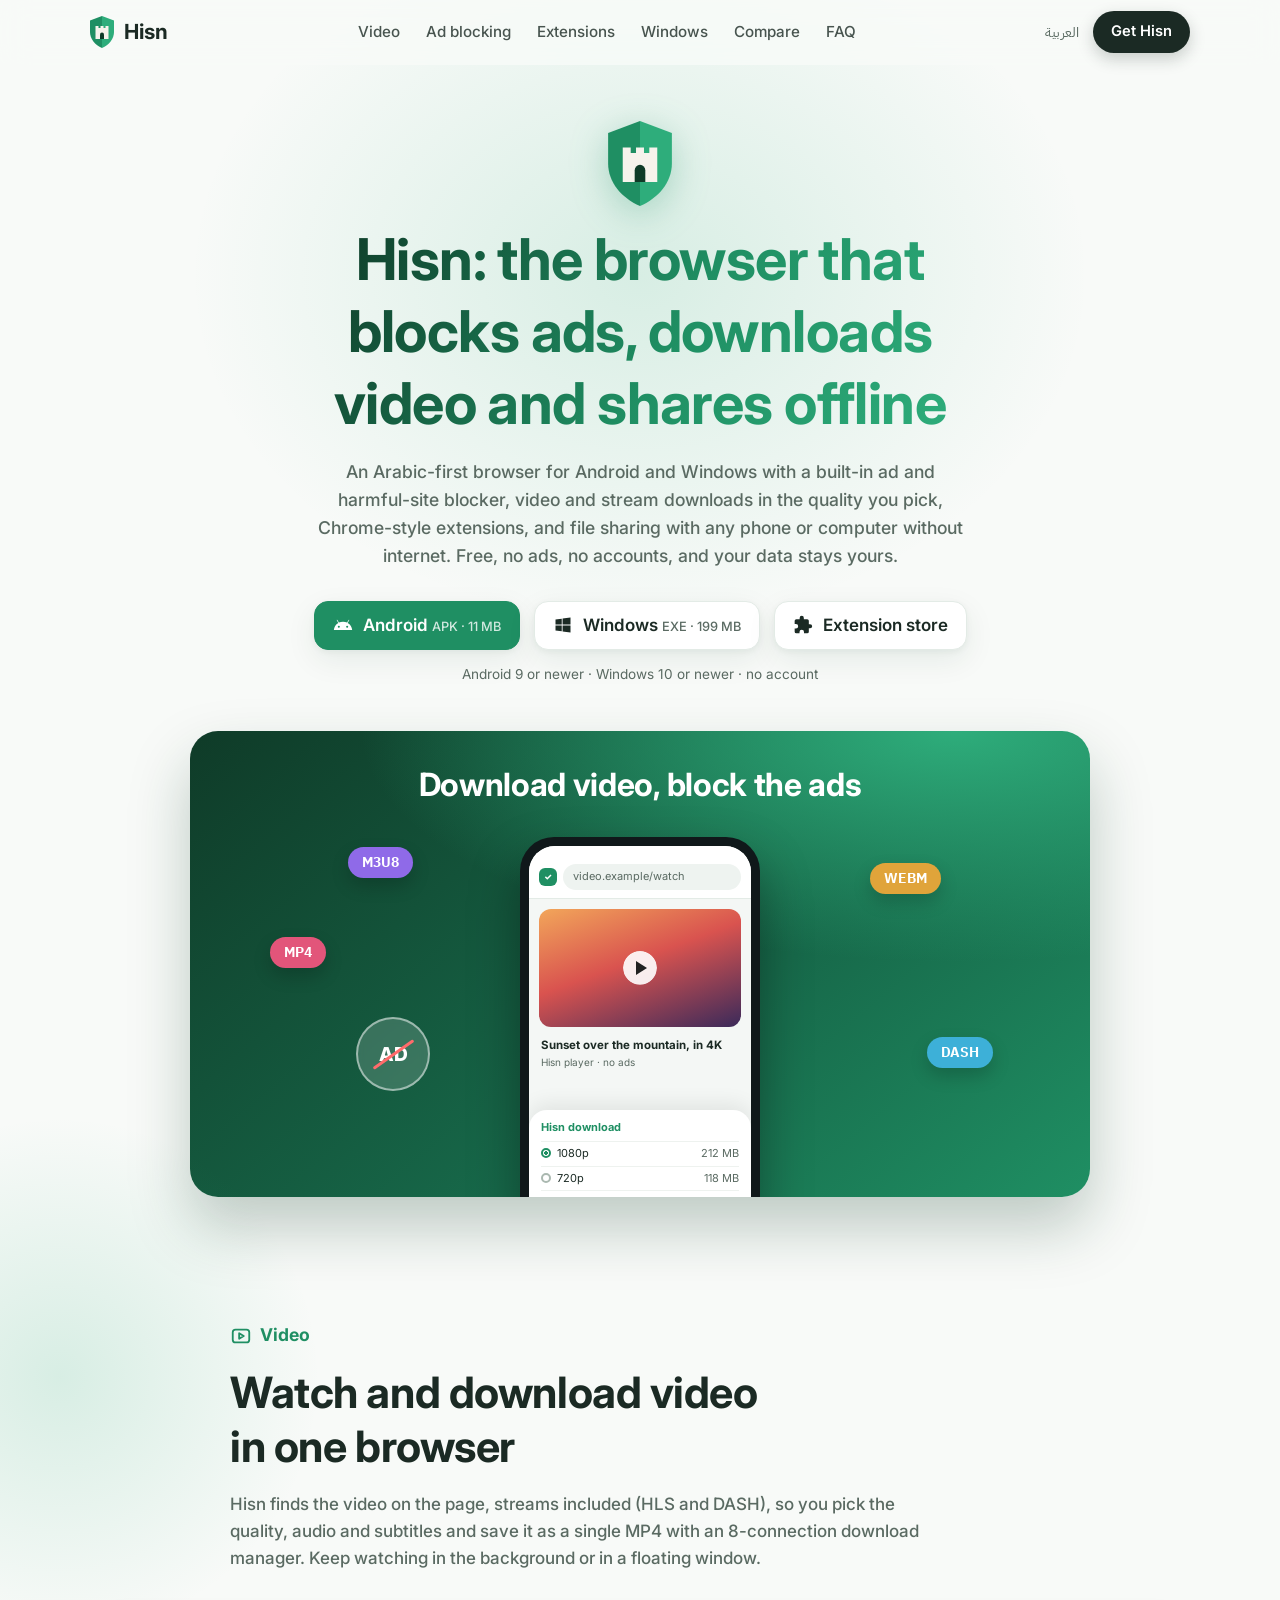
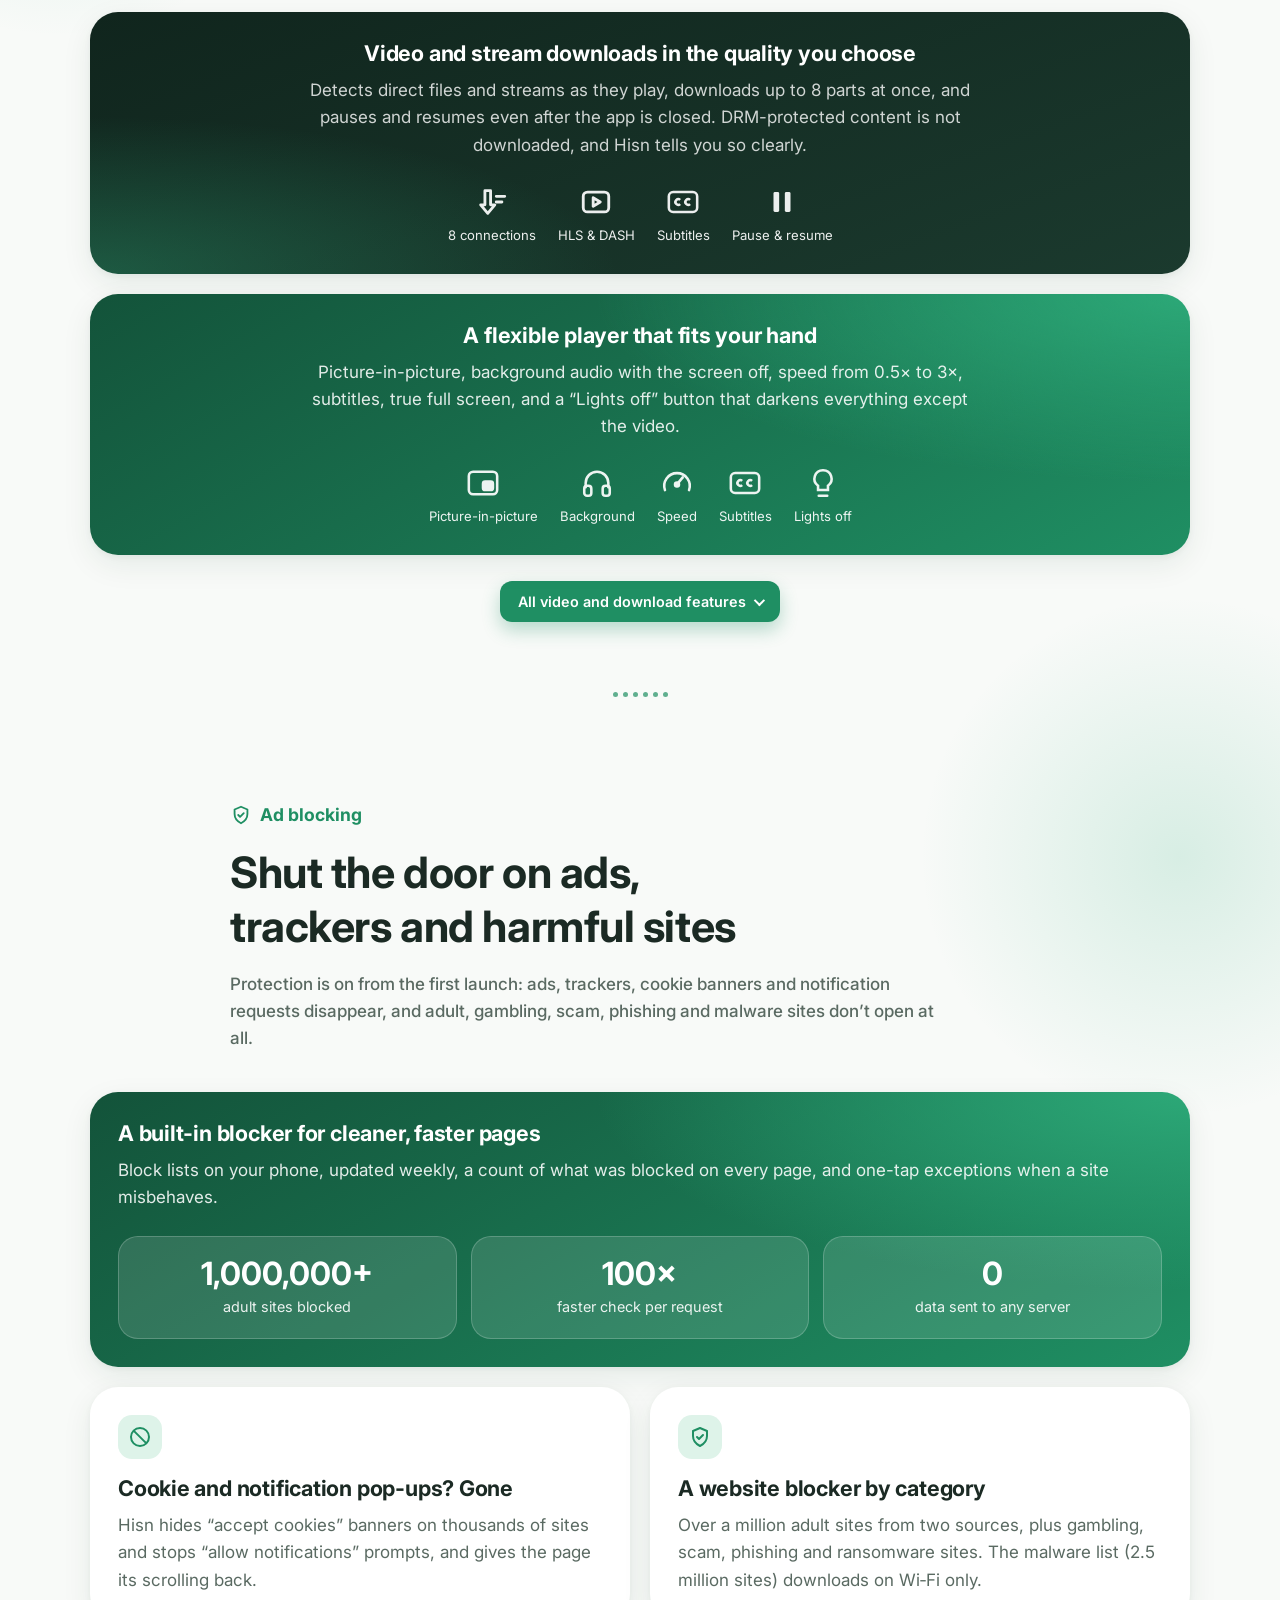
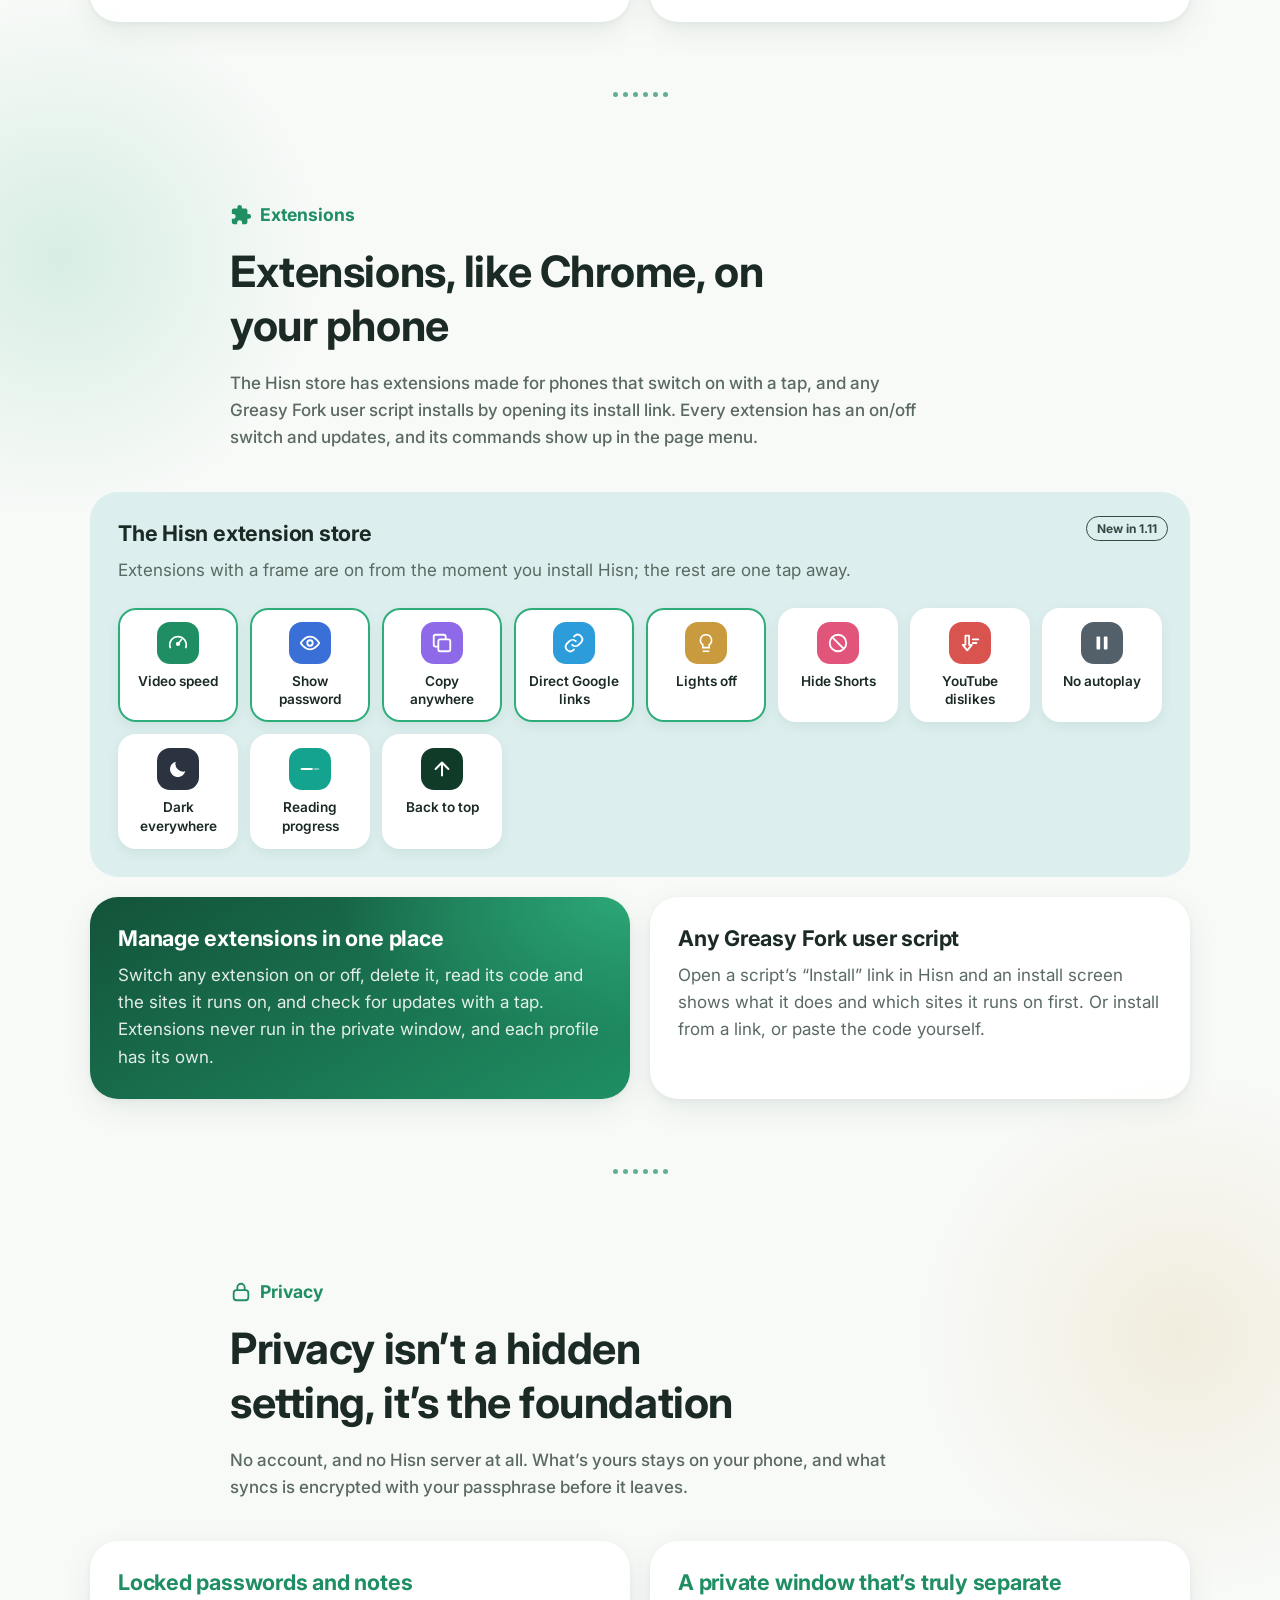
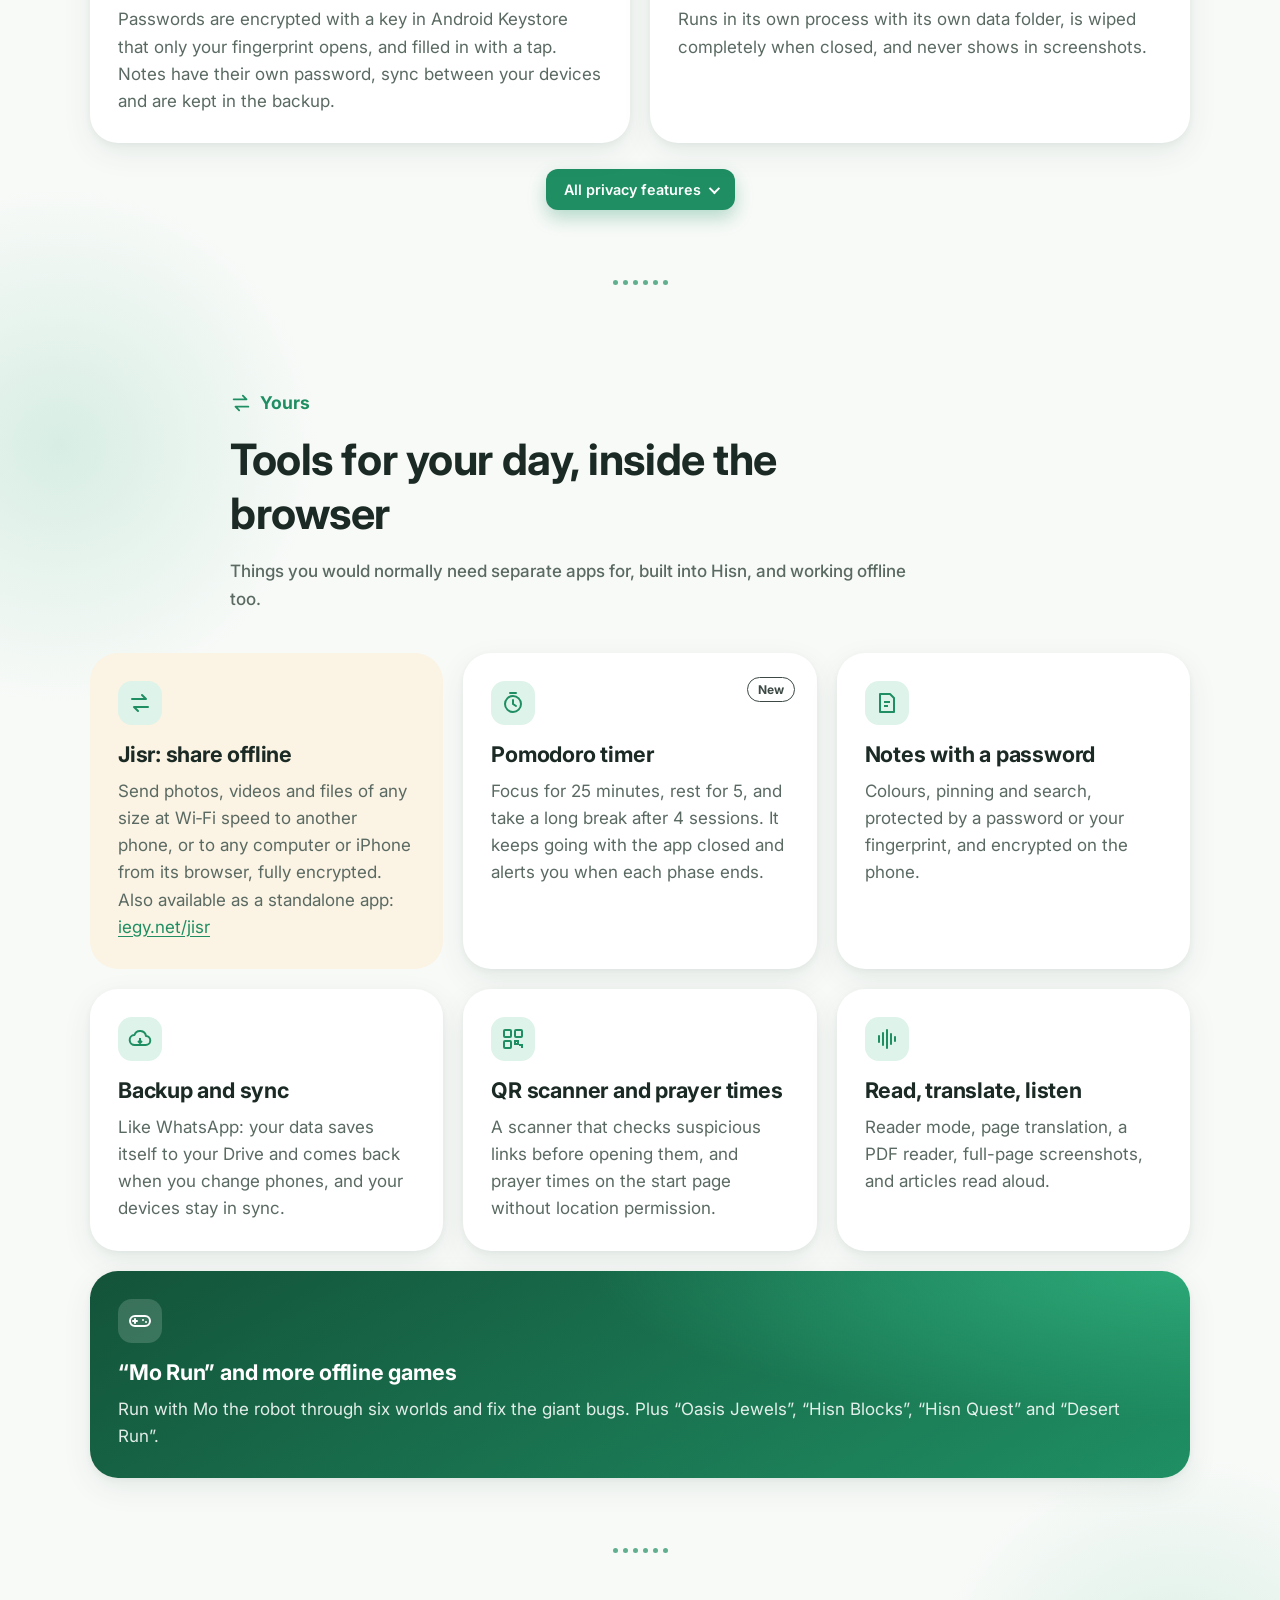
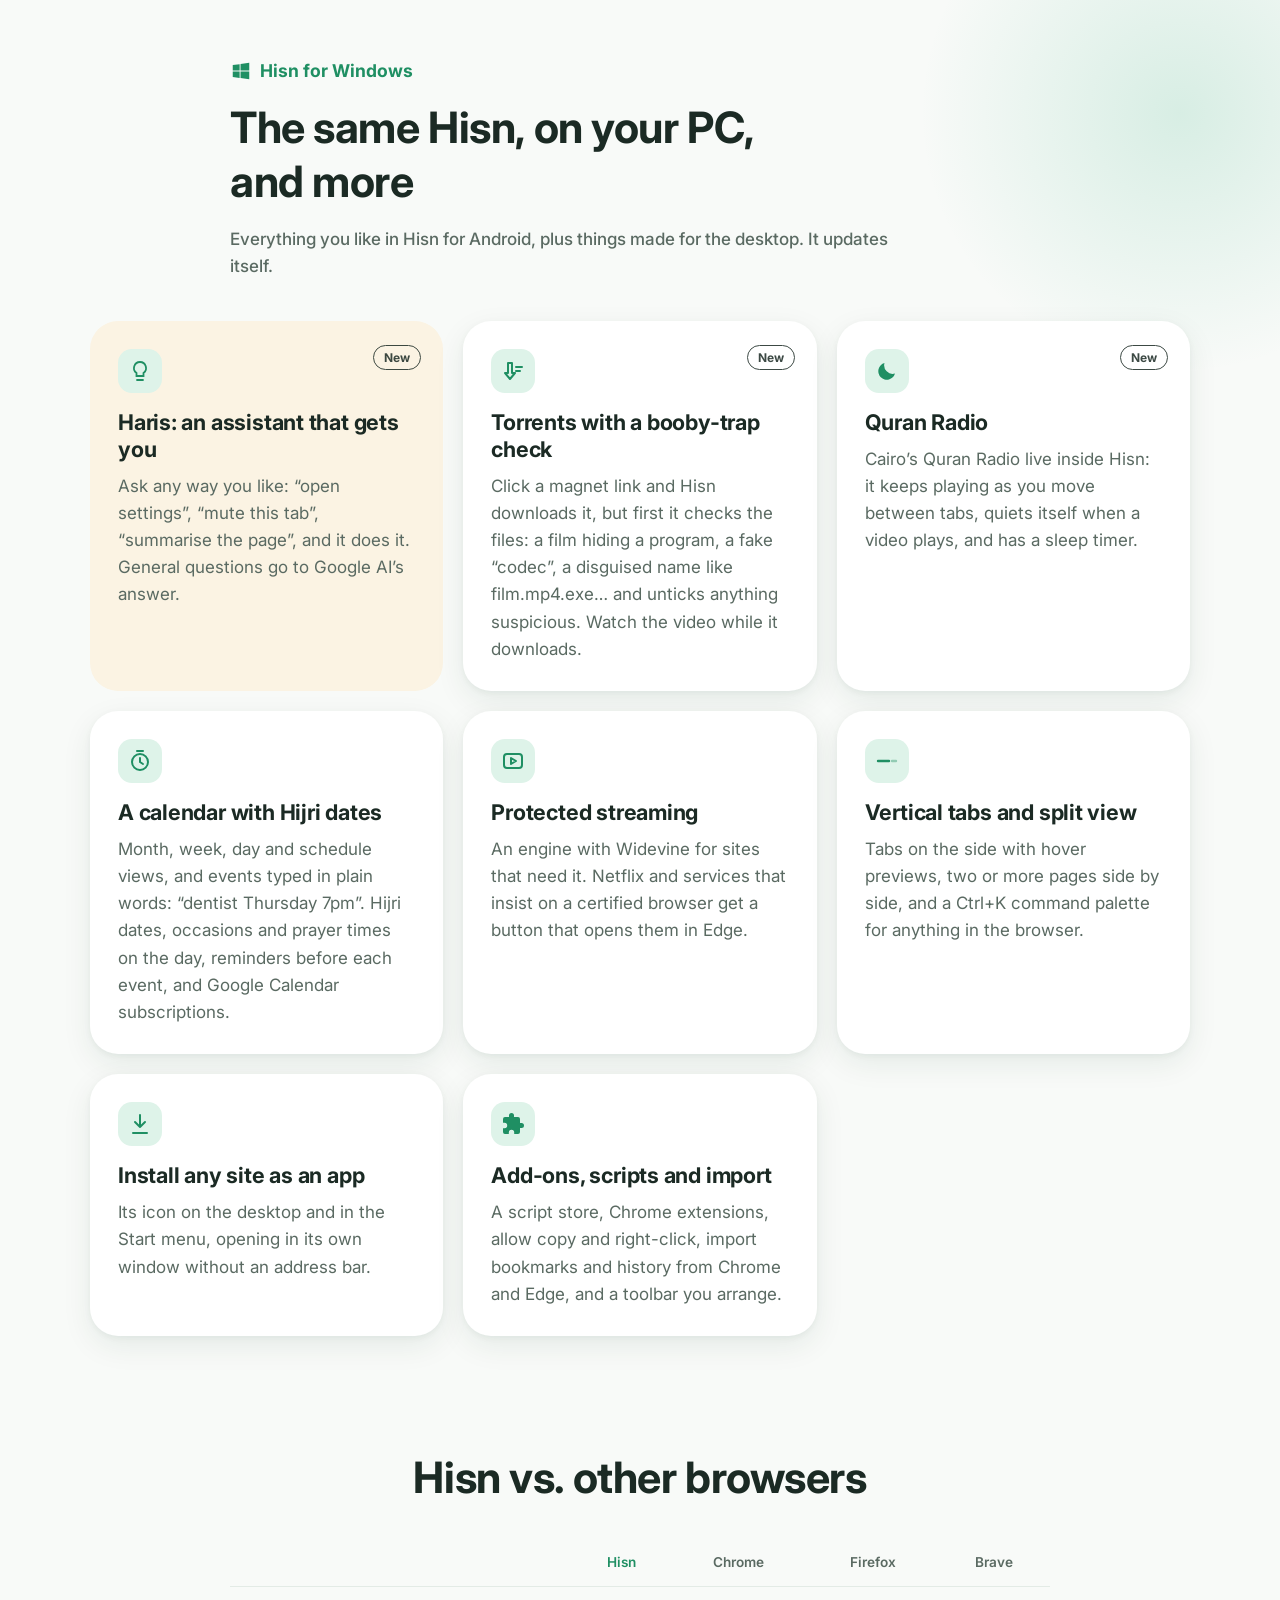
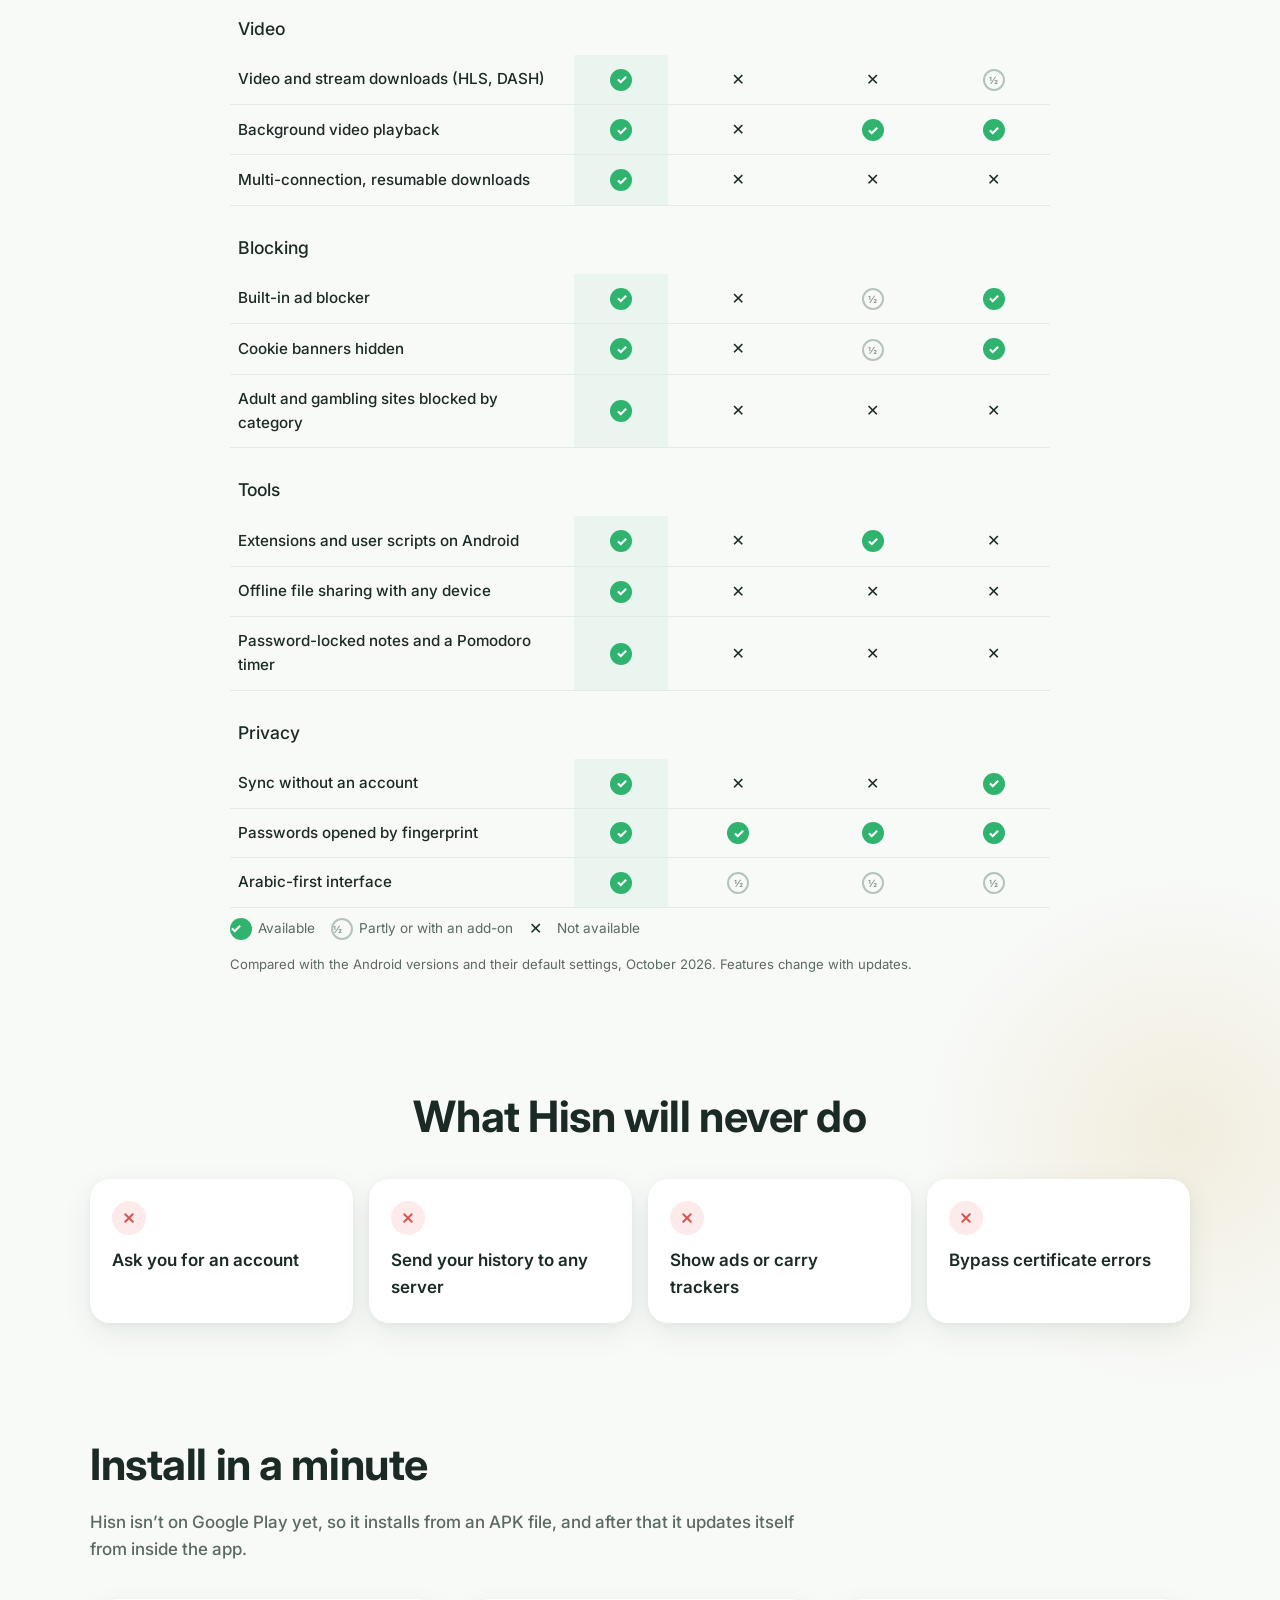
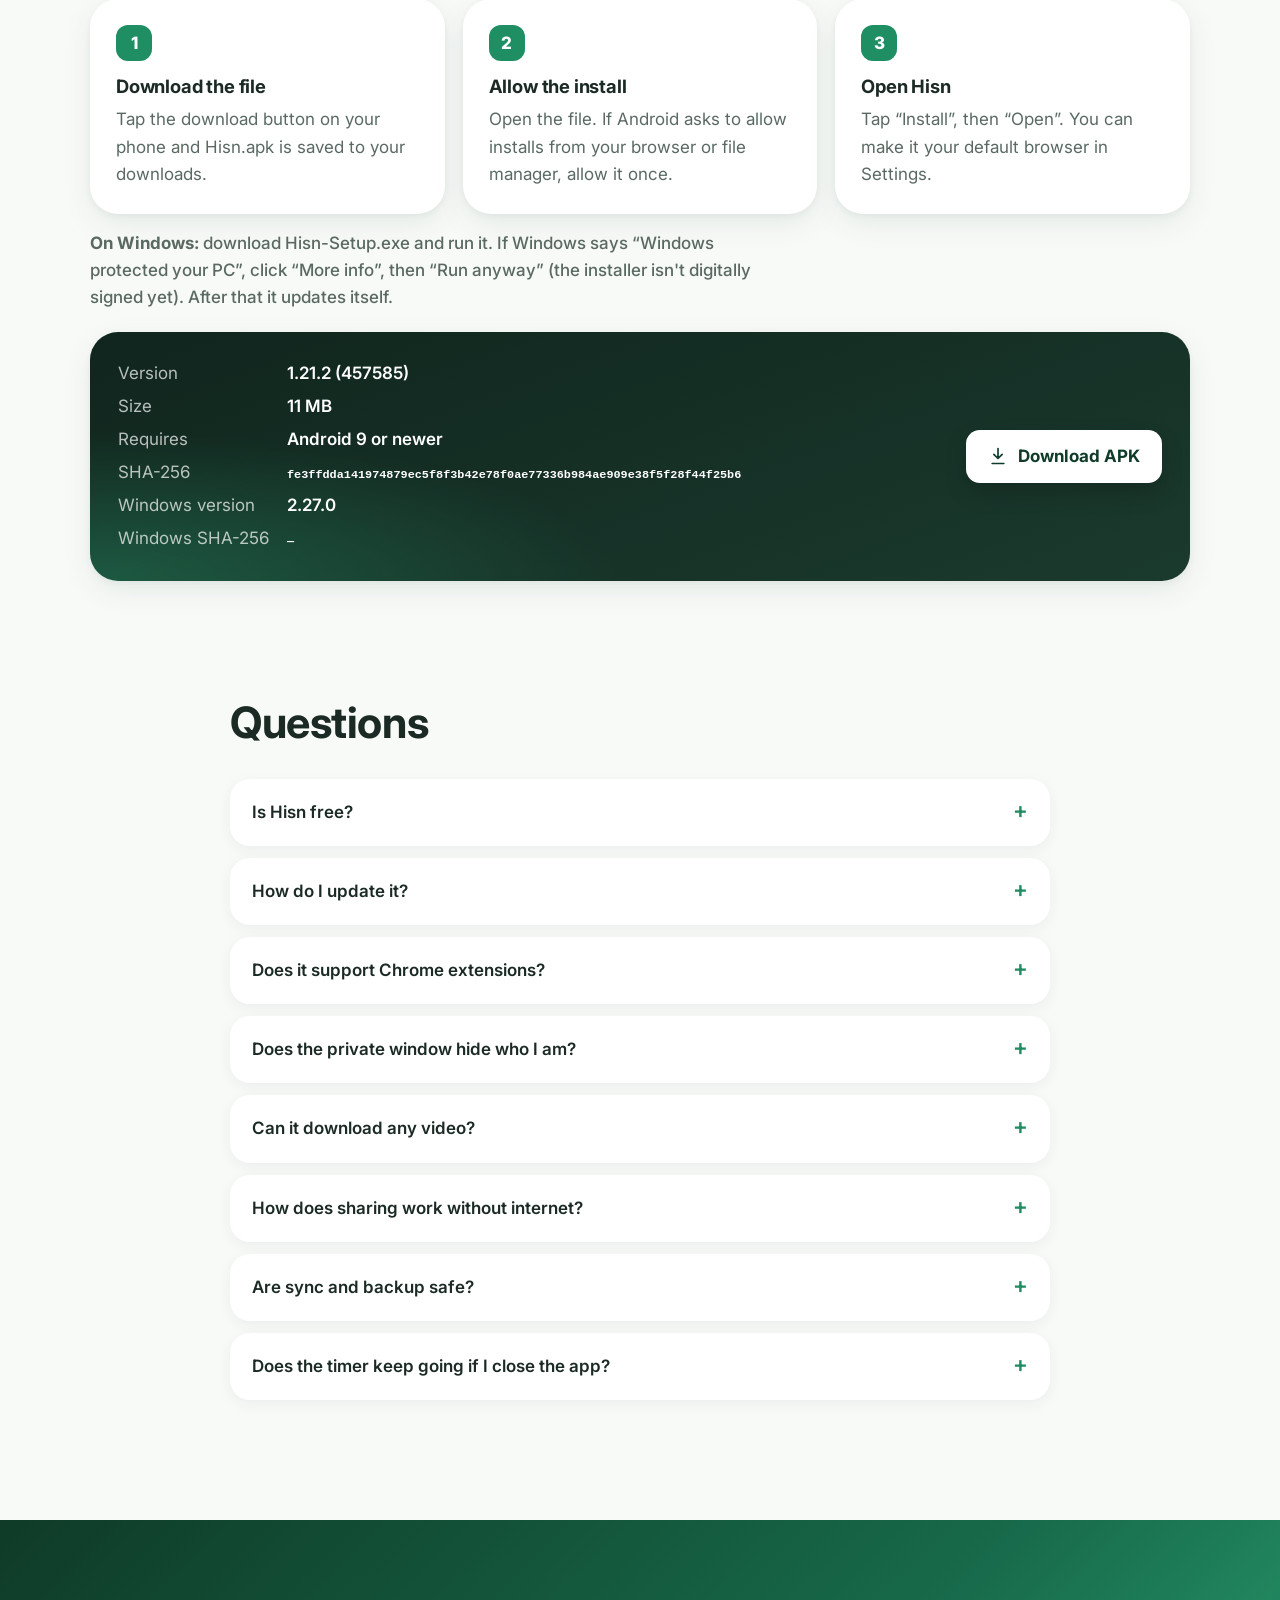
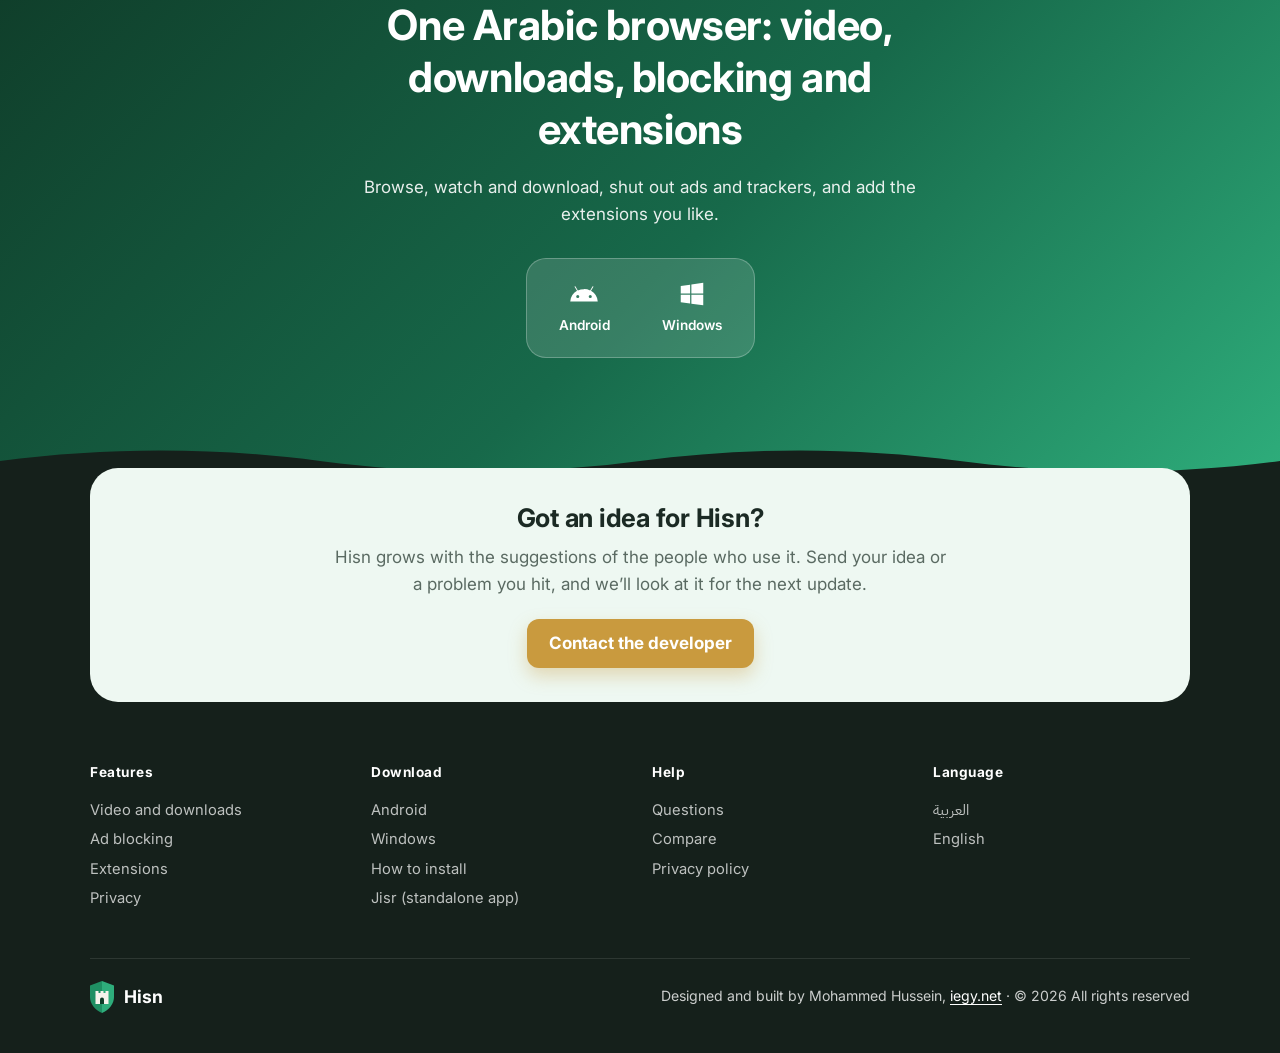
==== commit 605c75f8: "Hisn for Windows 2.27.0: Quran Radio and torrents with the booby-trap check (site, privacy) Claude-S" ====
--- a/en/index.html
+++ b/en/index.html
@@ -295,7 +295,9 @@
     <div class="wrap">
       <div class="cards g3">
         <article class="card cream rv"><div class="ico"><svg><use href="#i-bulb"/></svg></div><span class="tag">New</span><h3>Haris: an assistant that gets you</h3><p>Ask any way you like: “open settings”, “mute this tab”, “summarise the page”, and it does it. General questions go to Google AI’s answer.</p></article>
-        <article class="card rv"><div class="ico"><svg><use href="#i-timer"/></svg></div><span class="tag">New</span><h3>A calendar with Hijri dates</h3><p>Month, week, day and schedule views, and events typed in plain words: “dentist Thursday 7pm”. Hijri dates, occasions and prayer times on the day, reminders before each event, and Google Calendar subscriptions.</p></article>
+        <article class="card rv"><div class="ico"><svg><use href="#i-down"/></svg></div><span class="tag">New</span><h3>Torrents with a booby-trap check</h3><p>Click a magnet link and Hisn downloads it, but first it checks the files: a film hiding a program, a fake “codec”, a disguised name like film.mp4.exe… and unticks anything suspicious. Watch the video while it downloads.</p></article>
+        <article class="card rv"><div class="ico"><svg><use href="#i-moon"/></svg></div><span class="tag">New</span><h3>Quran Radio</h3><p>Cairo’s Quran Radio live inside Hisn: it keeps playing as you move between tabs, quiets itself when a video plays, and has a sleep timer.</p></article>
+        <article class="card rv"><div class="ico"><svg><use href="#i-timer"/></svg></div><h3>A calendar with Hijri dates</h3><p>Month, week, day and schedule views, and events typed in plain words: “dentist Thursday 7pm”. Hijri dates, occasions and prayer times on the day, reminders before each event, and Google Calendar subscriptions.</p></article>
         <article class="card rv"><div class="ico"><svg><use href="#i-play"/></svg></div><h3>Protected streaming</h3><p>An engine with Widevine for sites that need it. Netflix and services that insist on a certified browser get a button that opens them in Edge.</p></article>
         <article class="card rv"><div class="ico"><svg><use href="#i-bar"/></svg></div><h3>Vertical tabs and split view</h3><p>Tabs on the side with hover previews, two or more pages side by side, and a Ctrl+K command palette for anything in the browser.</p></article>
         <article class="card rv"><div class="ico"><svg><use href="#i-dl"/></svg></div><h3>Install any site as an app</h3><p>Its icon on the desktop and in the Start menu, opening in its own window without an address bar.</p></article>
@@ -363,7 +365,7 @@
           <dt>Size</dt><dd><span data-hisn="size">11</span> MB</dd>
           <dt>Requires</dt><dd>Android 9 or newer</dd>
           <dt>SHA-256</dt><dd><code data-hisn="sha">fe3ffdda141974879ec5f8f3b42e78f0ae77336b984ae909e38f5f28f44f25b6</code></dd>
-          <dt>Windows version</dt><dd data-hisn="win-version">2.25.0</dd>
+          <dt>Windows version</dt><dd data-hisn="win-version">2.27.0</dd>
           <dt>Windows SHA-256</dt><dd><code data-hisn="win-sha">—</code></dd>
         </dl>
         <a class="btn" href="../download/Hisn.apk"><svg><use href="#i-dl"/></svg>Download APK</a>
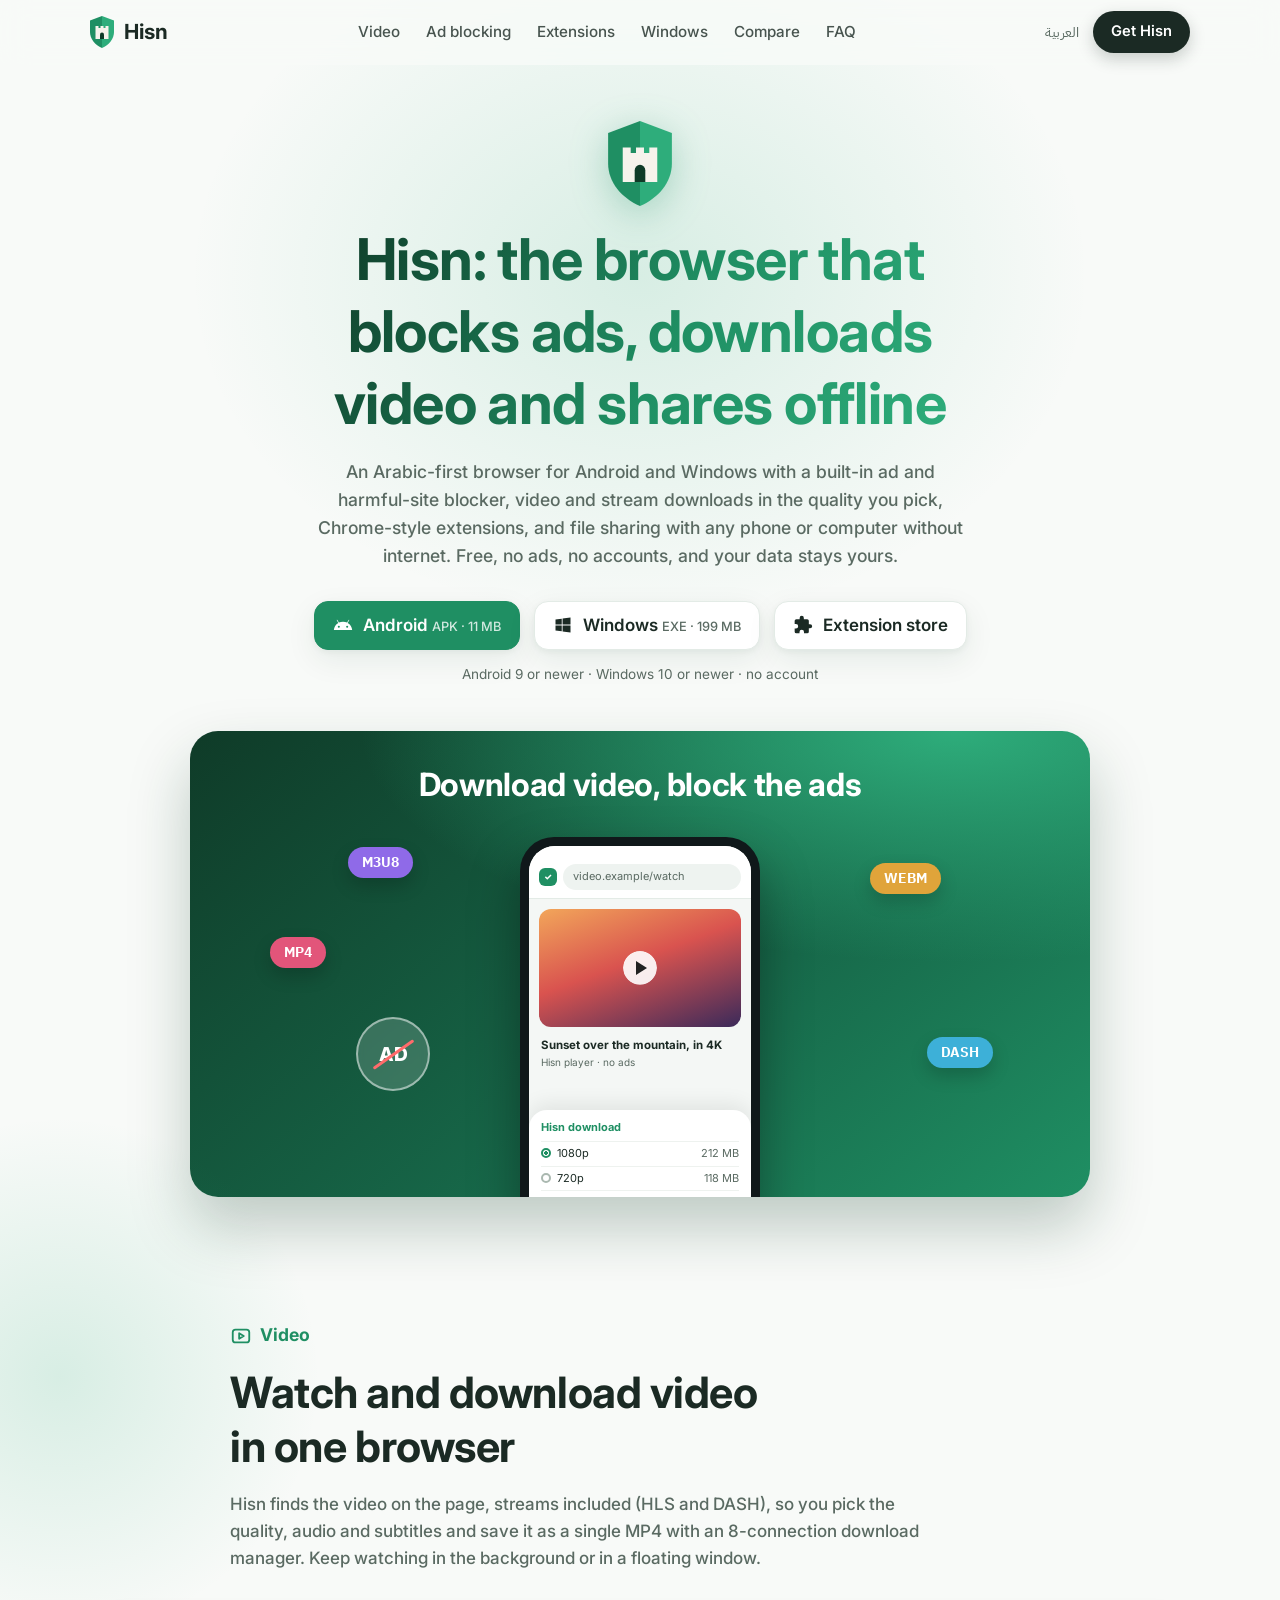
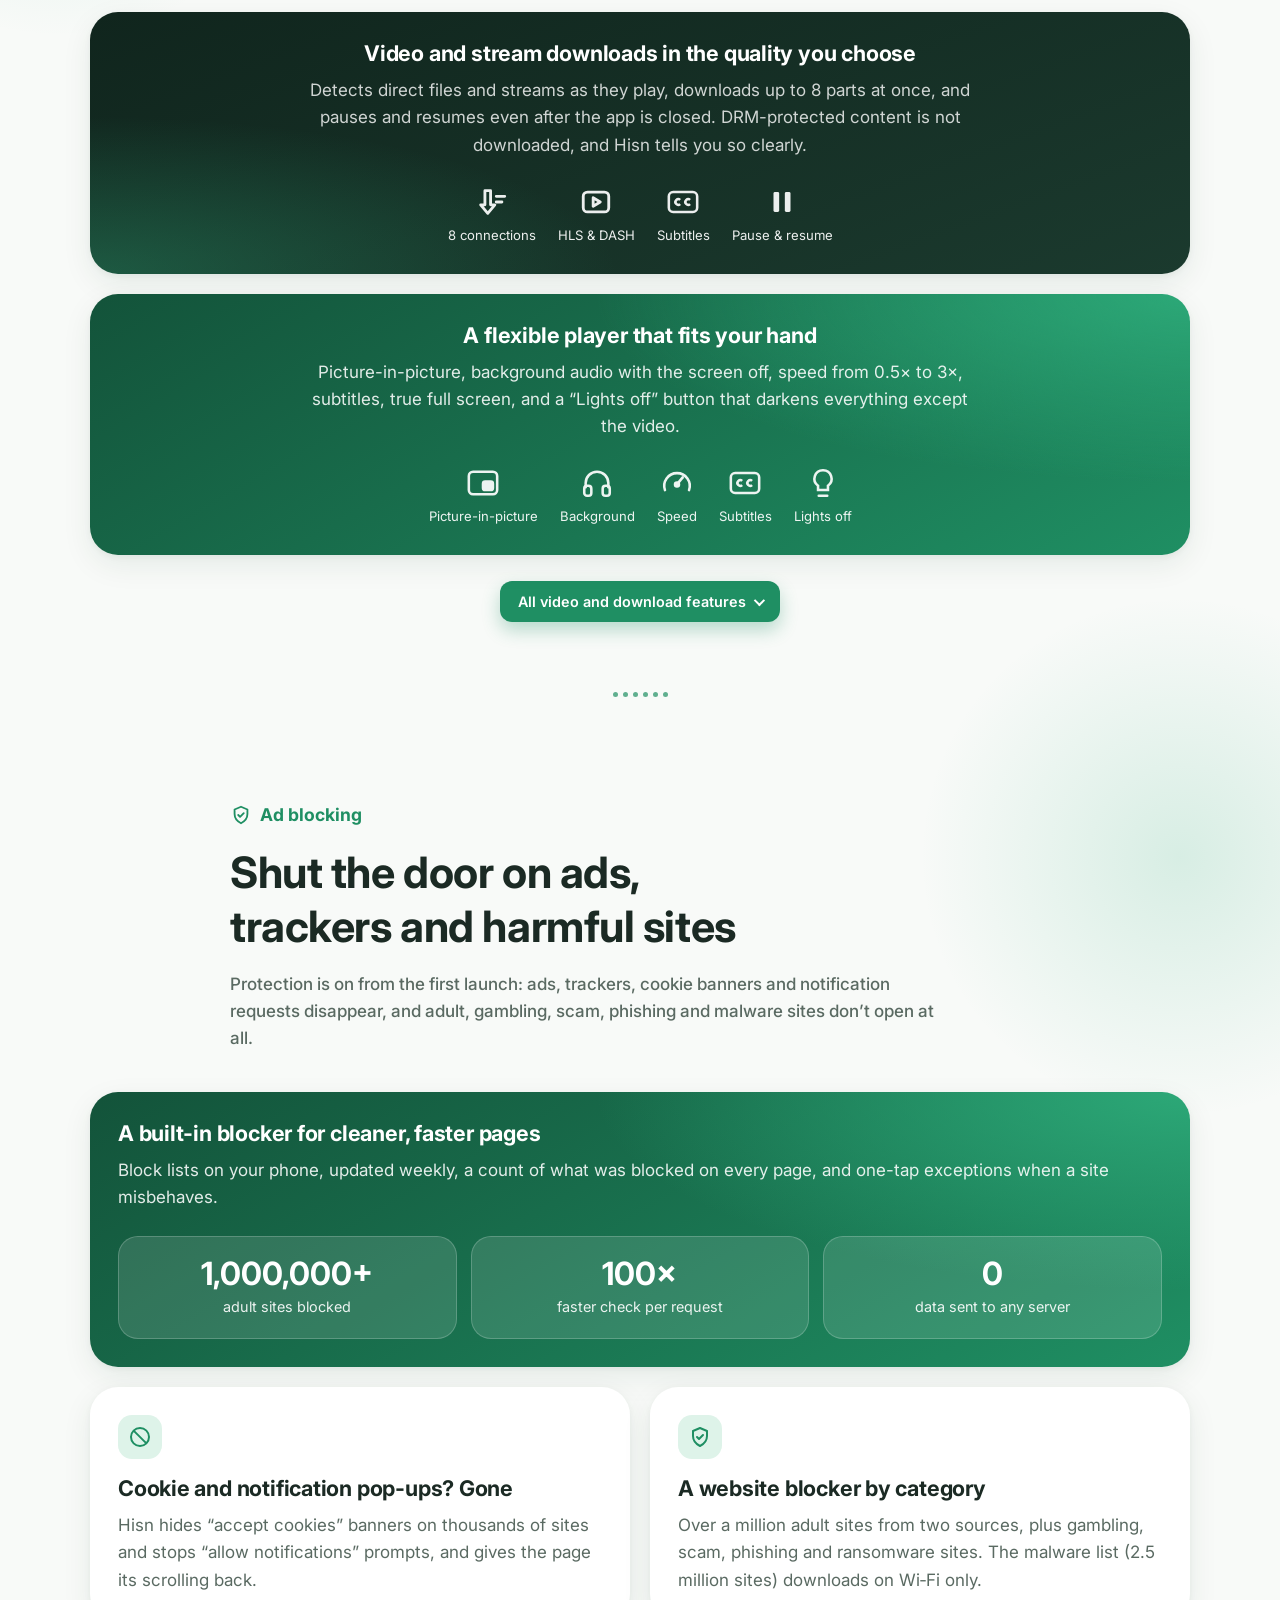
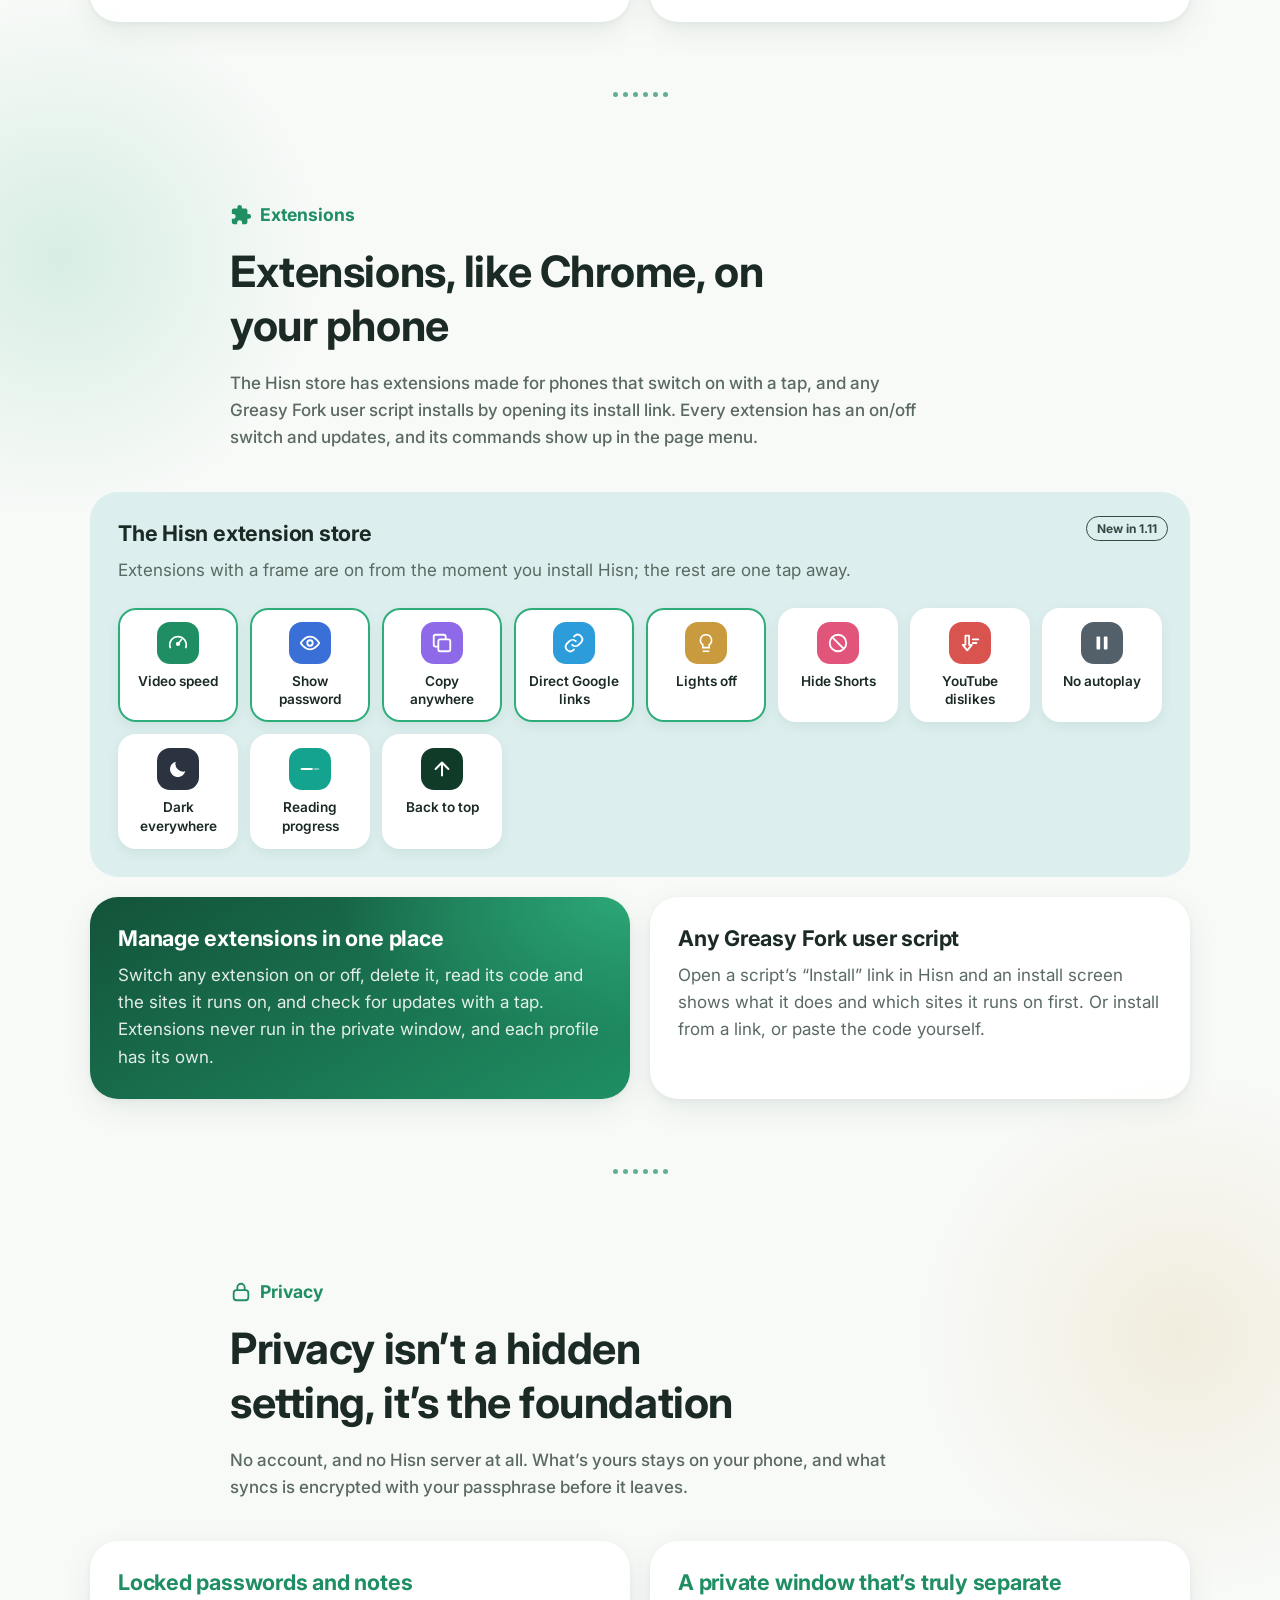
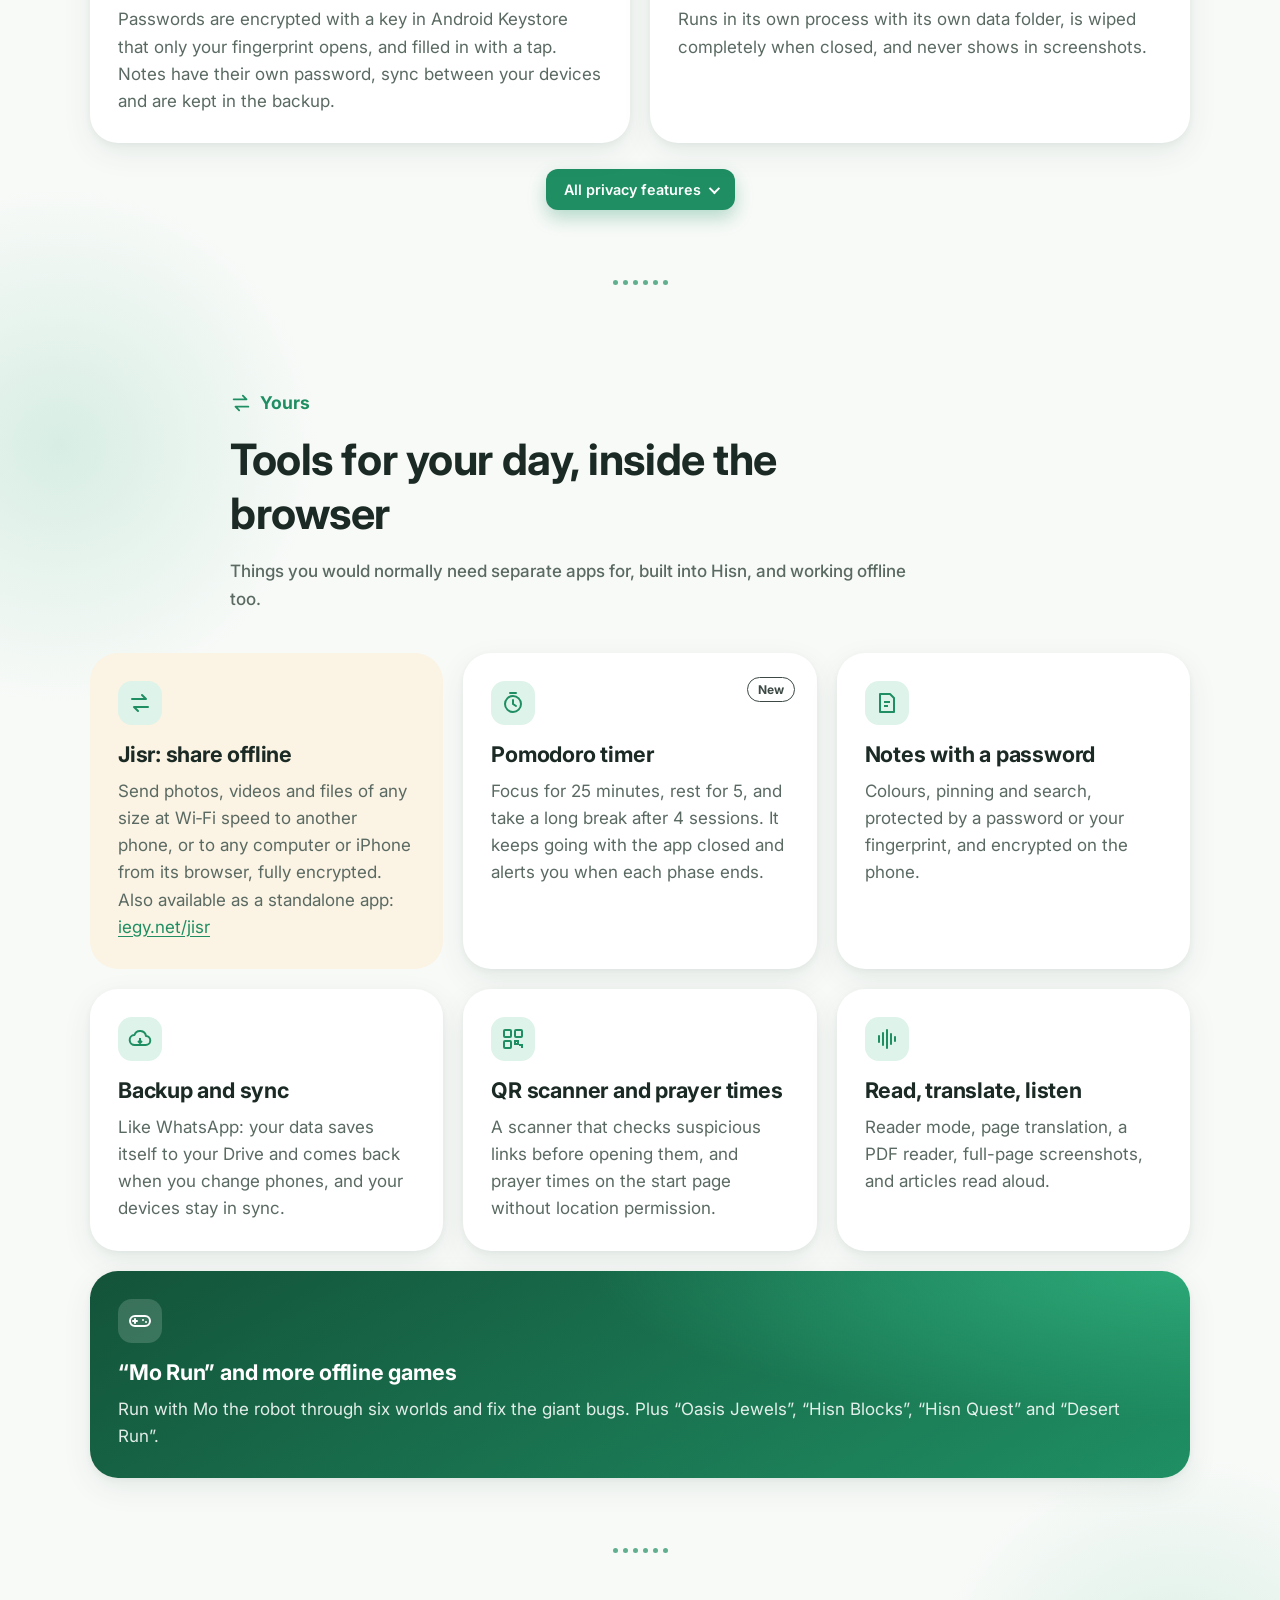
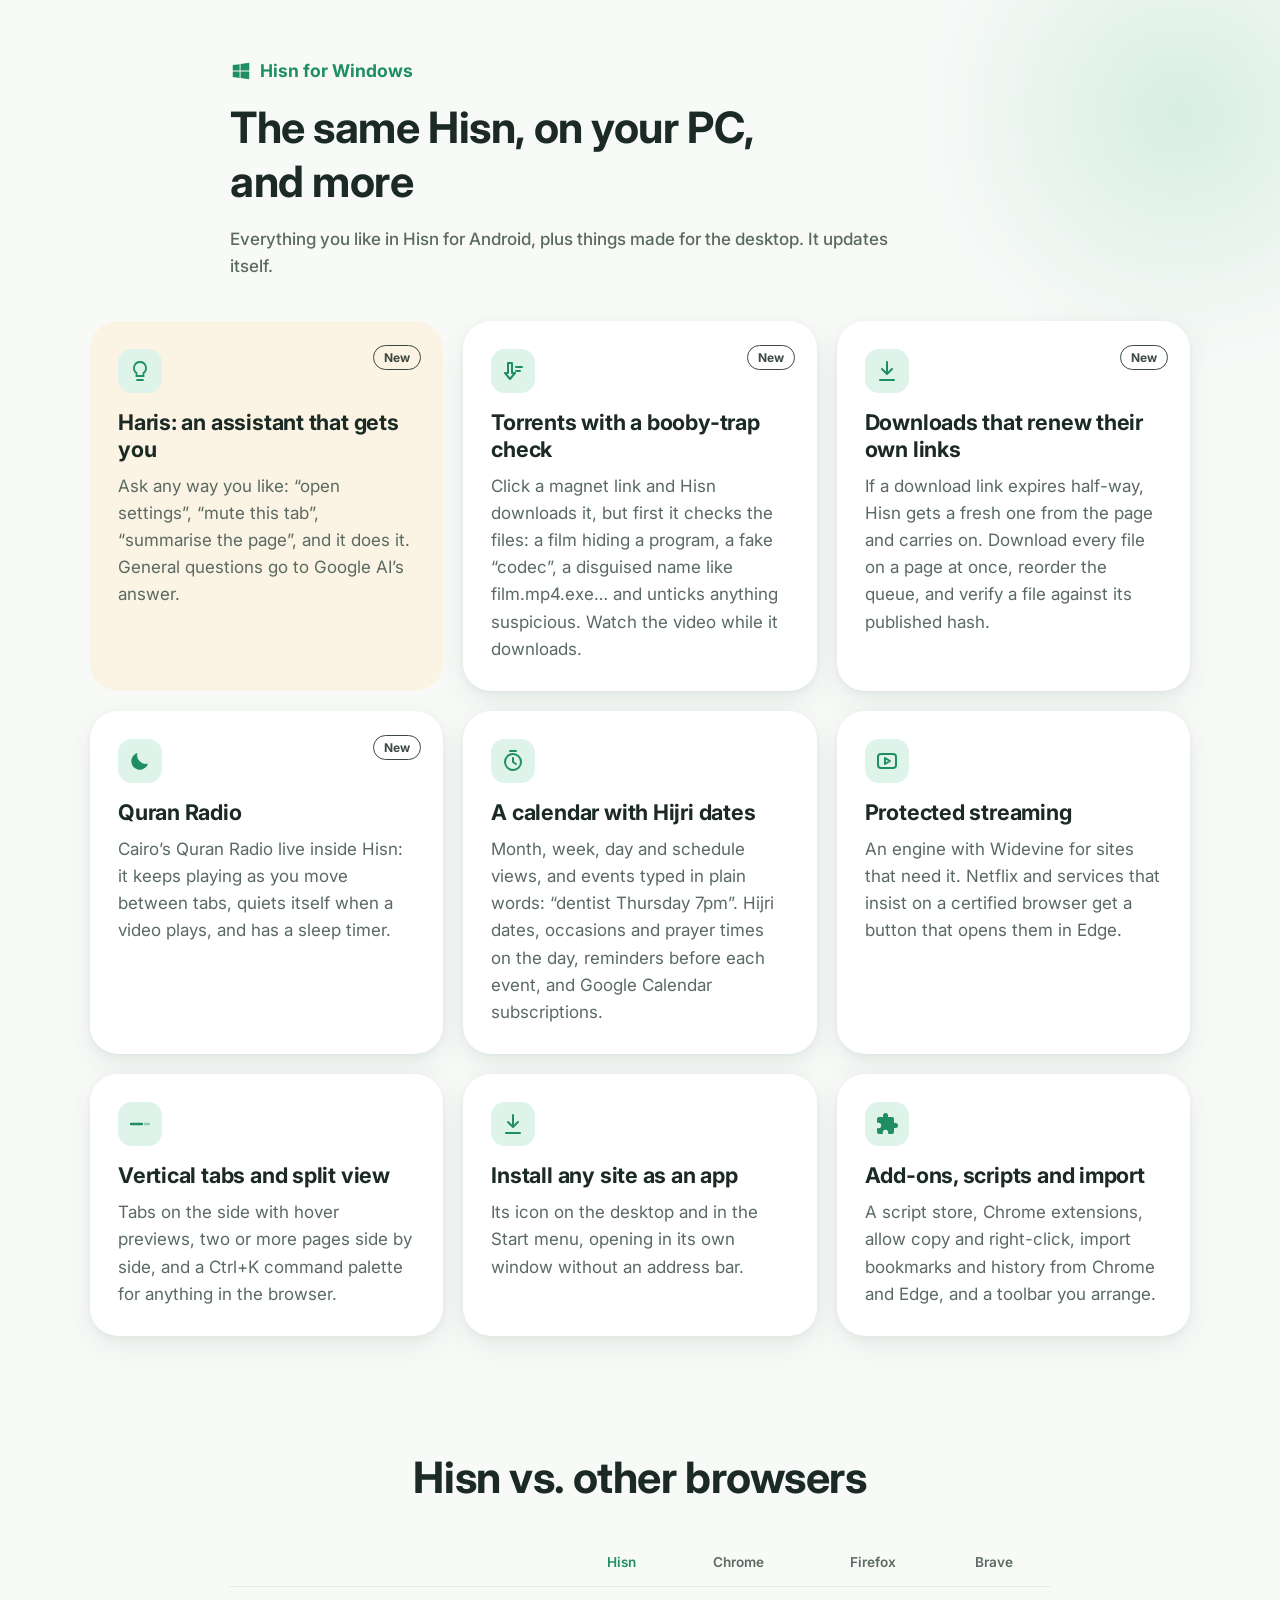
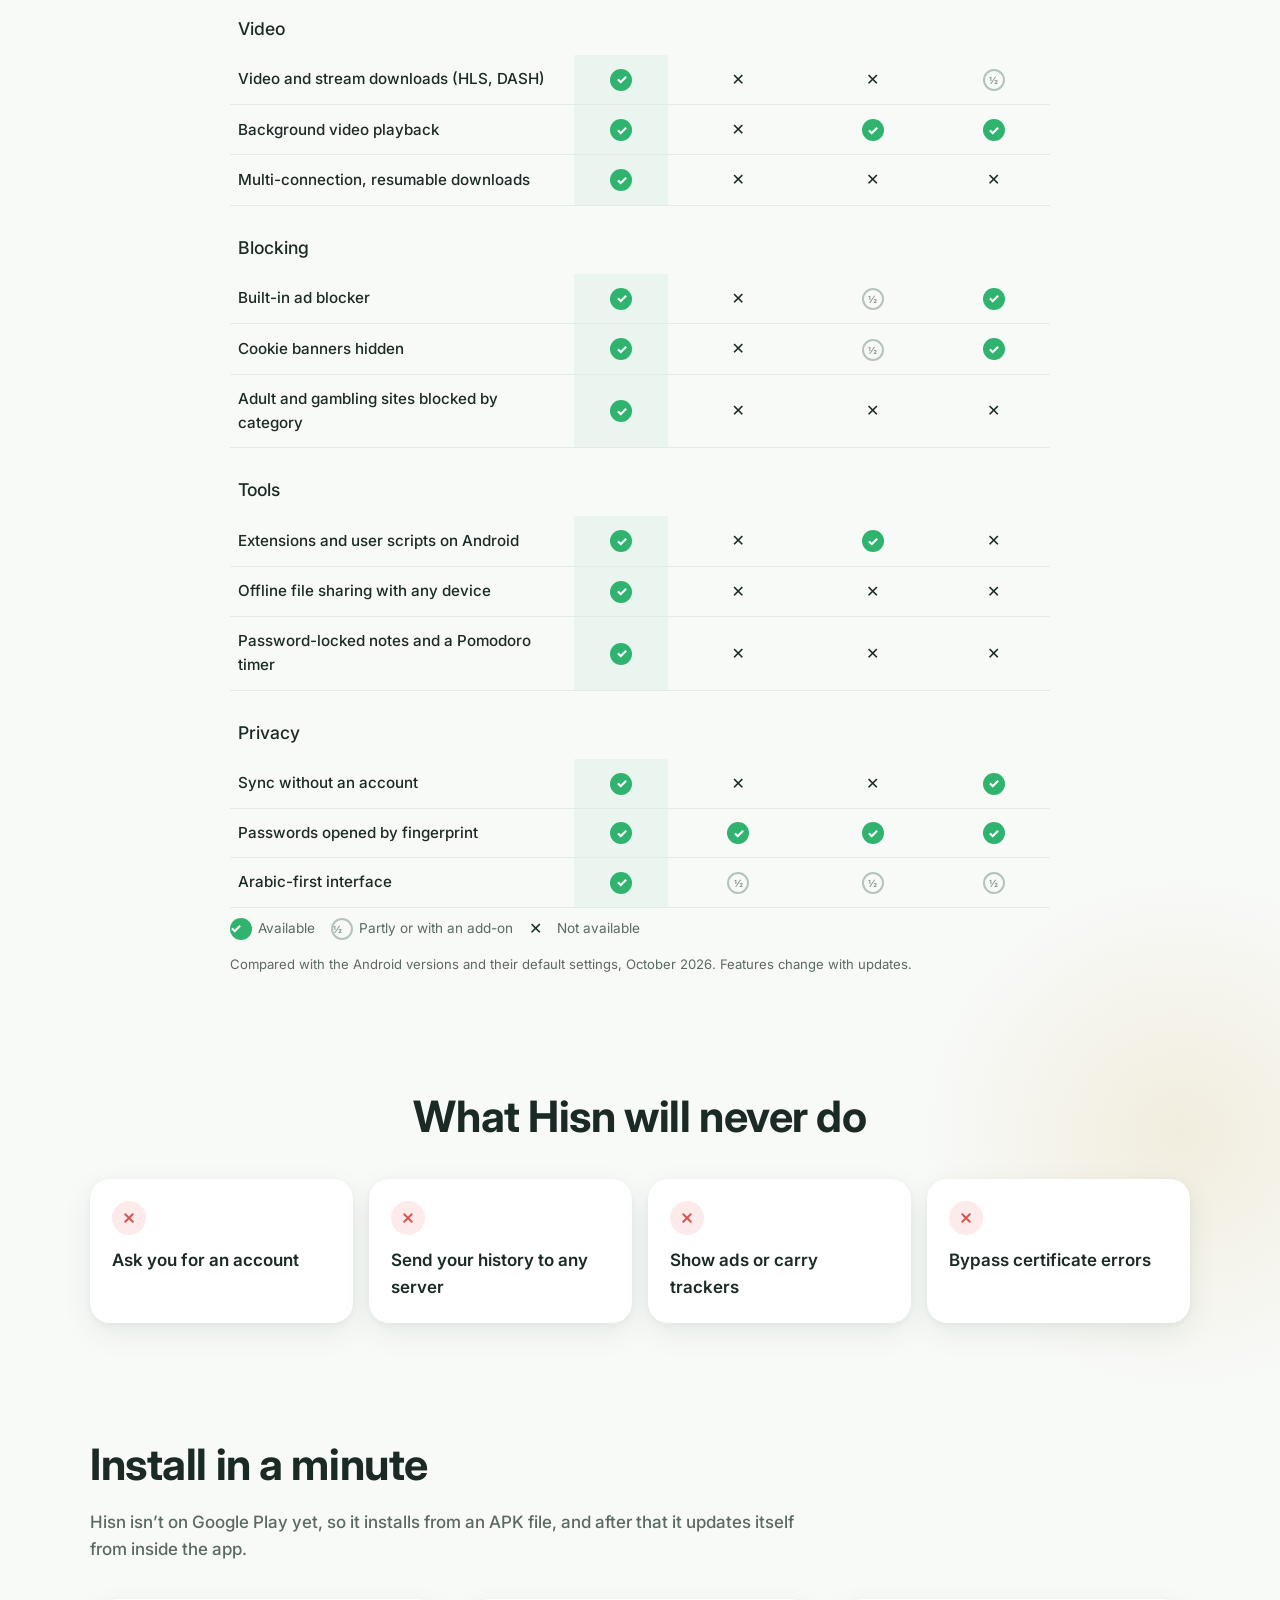
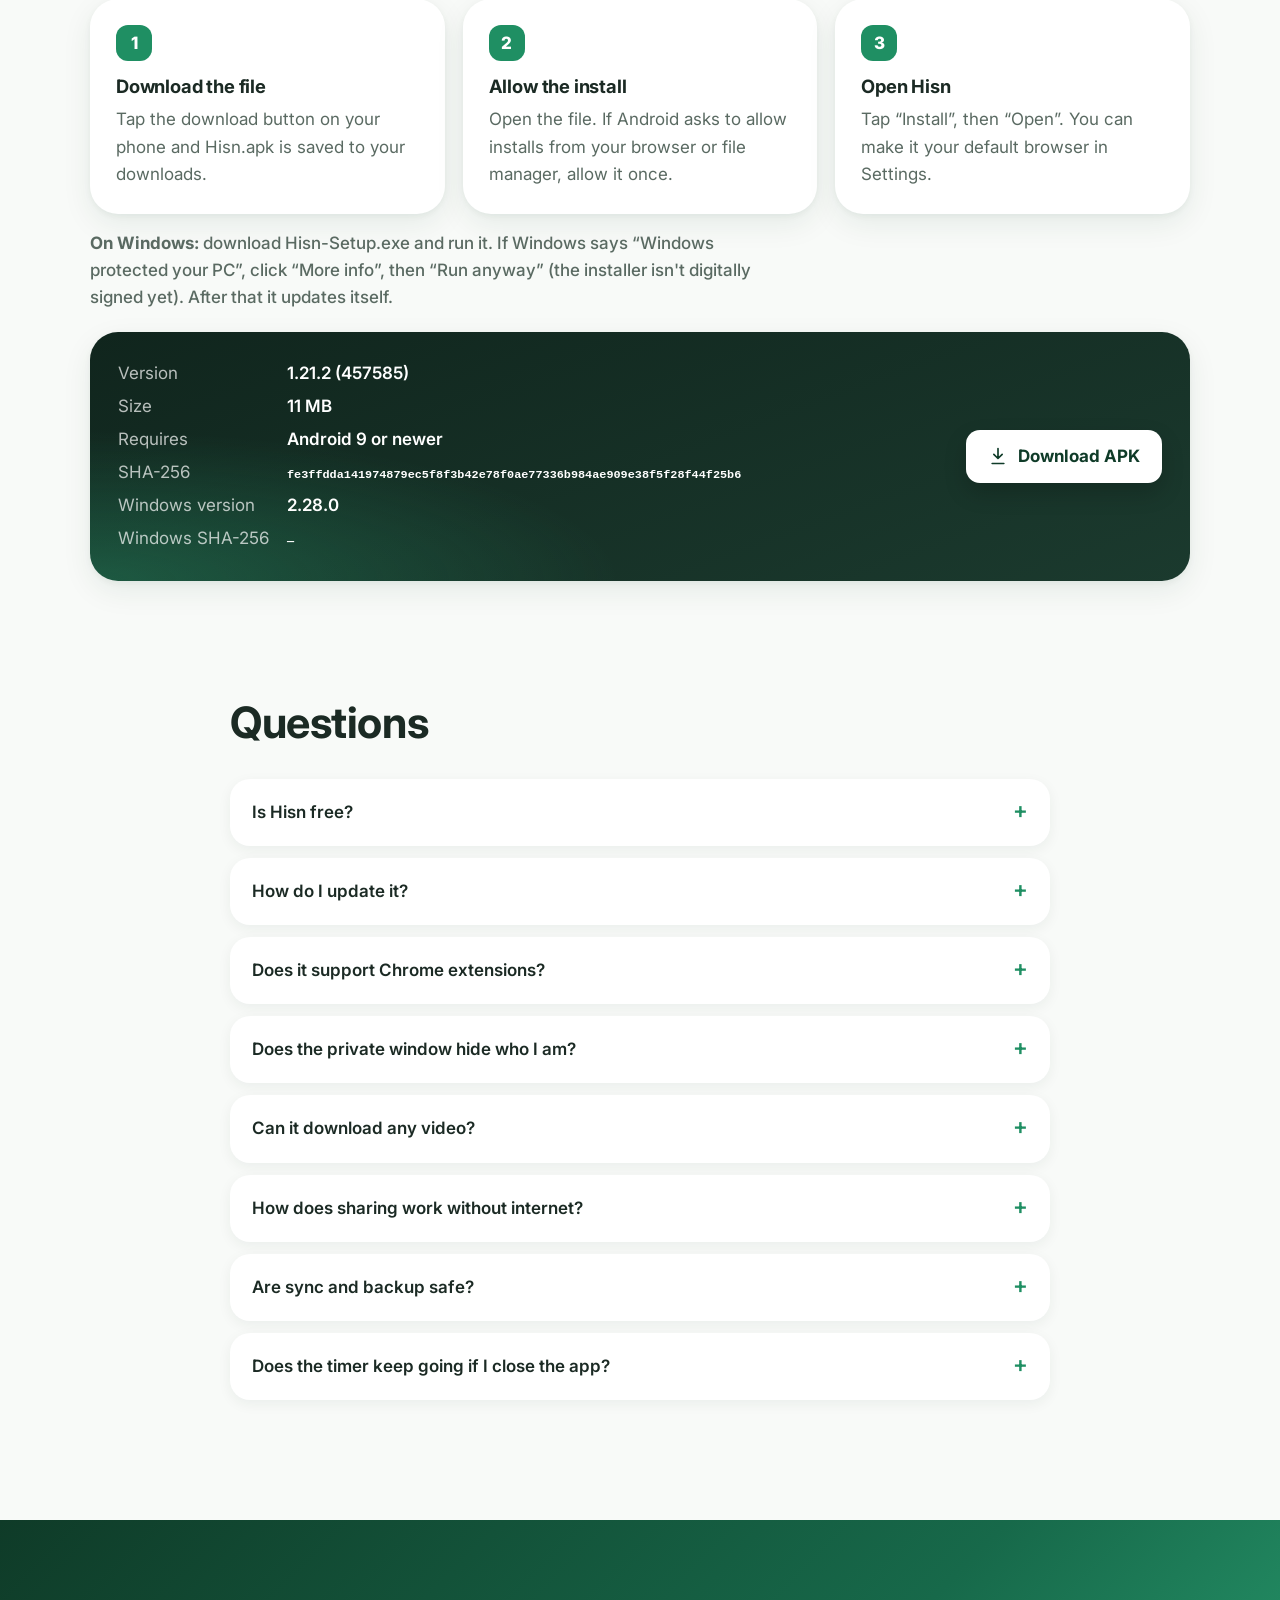
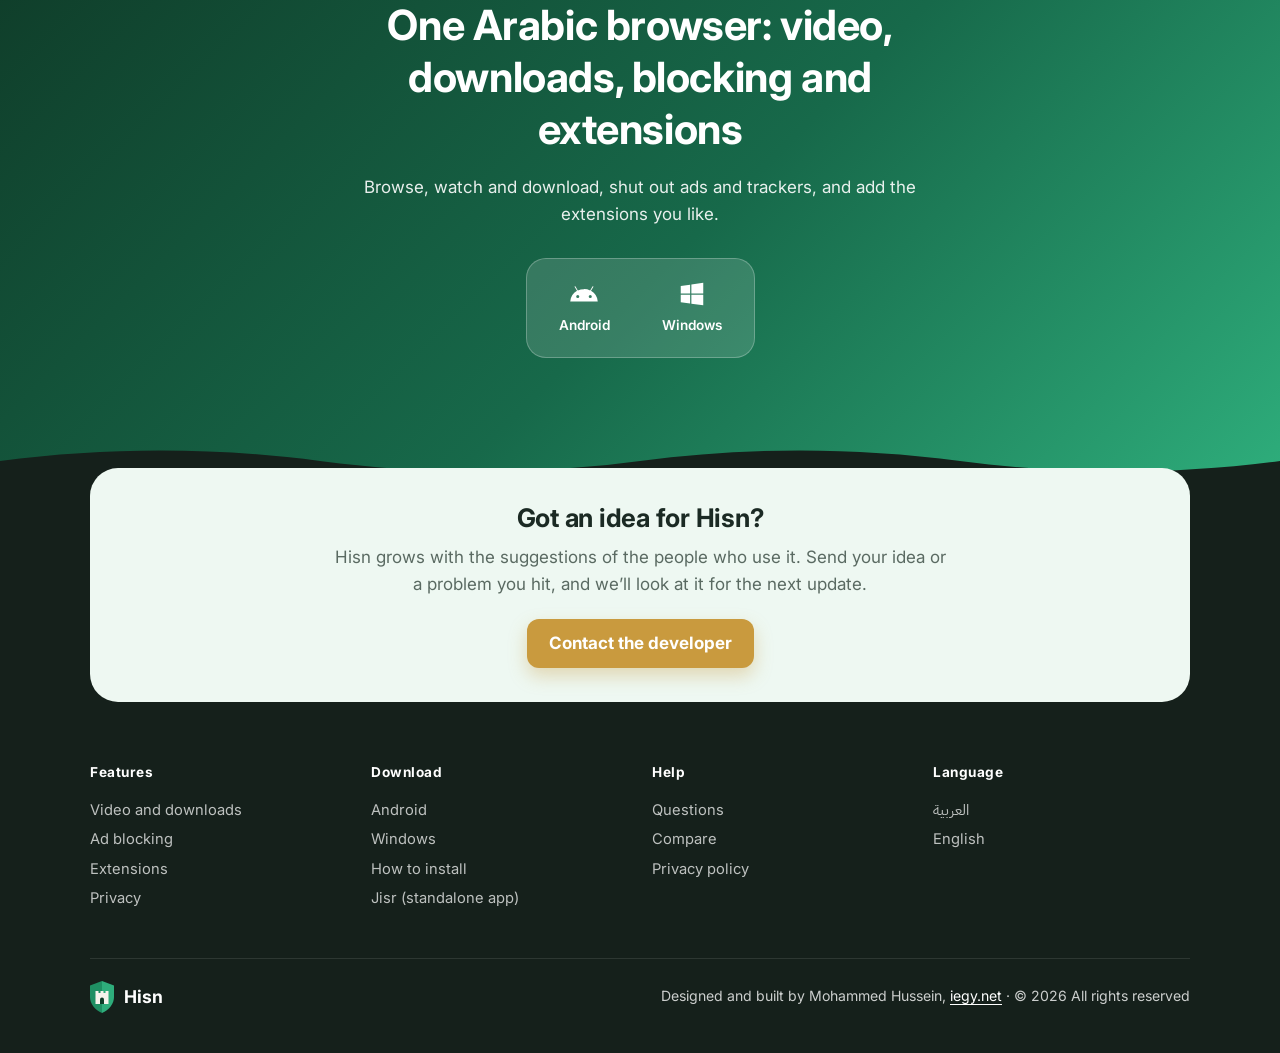
==== commit ced31e8d: "Hisn for Windows 2.28.0: downloads that renew their links Claude-Session: https://claude.ai/code/ses" ====
--- a/en/index.html
+++ b/en/index.html
@@ -296,6 +296,7 @@
       <div class="cards g3">
         <article class="card cream rv"><div class="ico"><svg><use href="#i-bulb"/></svg></div><span class="tag">New</span><h3>Haris: an assistant that gets you</h3><p>Ask any way you like: “open settings”, “mute this tab”, “summarise the page”, and it does it. General questions go to Google AI’s answer.</p></article>
         <article class="card rv"><div class="ico"><svg><use href="#i-down"/></svg></div><span class="tag">New</span><h3>Torrents with a booby-trap check</h3><p>Click a magnet link and Hisn downloads it, but first it checks the files: a film hiding a program, a fake “codec”, a disguised name like film.mp4.exe… and unticks anything suspicious. Watch the video while it downloads.</p></article>
+        <article class="card rv"><div class="ico"><svg><use href="#i-dl"/></svg></div><span class="tag">New</span><h3>Downloads that renew their own links</h3><p>If a download link expires half-way, Hisn gets a fresh one from the page and carries on. Download every file on a page at once, reorder the queue, and verify a file against its published hash.</p></article>
         <article class="card rv"><div class="ico"><svg><use href="#i-moon"/></svg></div><span class="tag">New</span><h3>Quran Radio</h3><p>Cairo’s Quran Radio live inside Hisn: it keeps playing as you move between tabs, quiets itself when a video plays, and has a sleep timer.</p></article>
         <article class="card rv"><div class="ico"><svg><use href="#i-timer"/></svg></div><h3>A calendar with Hijri dates</h3><p>Month, week, day and schedule views, and events typed in plain words: “dentist Thursday 7pm”. Hijri dates, occasions and prayer times on the day, reminders before each event, and Google Calendar subscriptions.</p></article>
         <article class="card rv"><div class="ico"><svg><use href="#i-play"/></svg></div><h3>Protected streaming</h3><p>An engine with Widevine for sites that need it. Netflix and services that insist on a certified browser get a button that opens them in Edge.</p></article>
@@ -365,7 +366,7 @@
           <dt>Size</dt><dd><span data-hisn="size">11</span> MB</dd>
           <dt>Requires</dt><dd>Android 9 or newer</dd>
           <dt>SHA-256</dt><dd><code data-hisn="sha">fe3ffdda141974879ec5f8f3b42e78f0ae77336b984ae909e38f5f28f44f25b6</code></dd>
-          <dt>Windows version</dt><dd data-hisn="win-version">2.27.0</dd>
+          <dt>Windows version</dt><dd data-hisn="win-version">2.28.0</dd>
           <dt>Windows SHA-256</dt><dd><code data-hisn="win-sha">—</code></dd>
         </dl>
         <a class="btn" href="../download/Hisn.apk"><svg><use href="#i-dl"/></svg>Download APK</a>
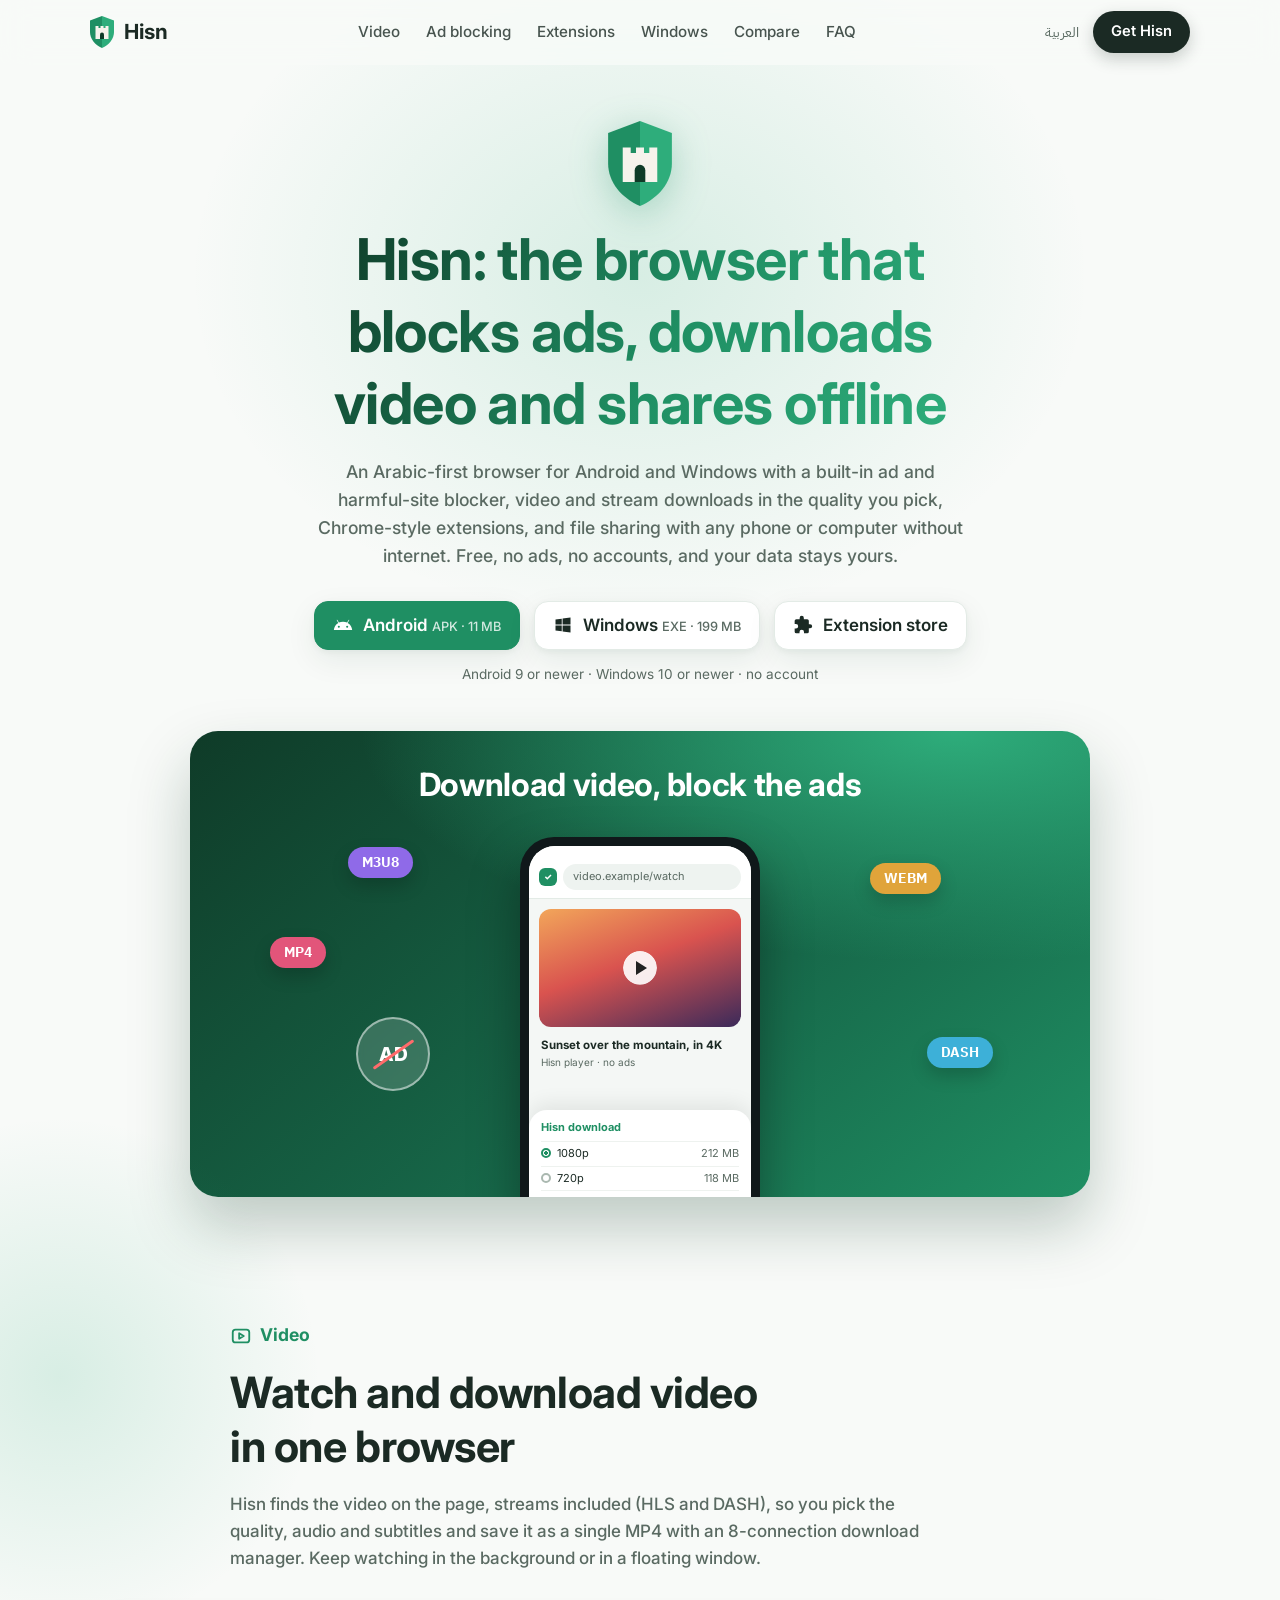
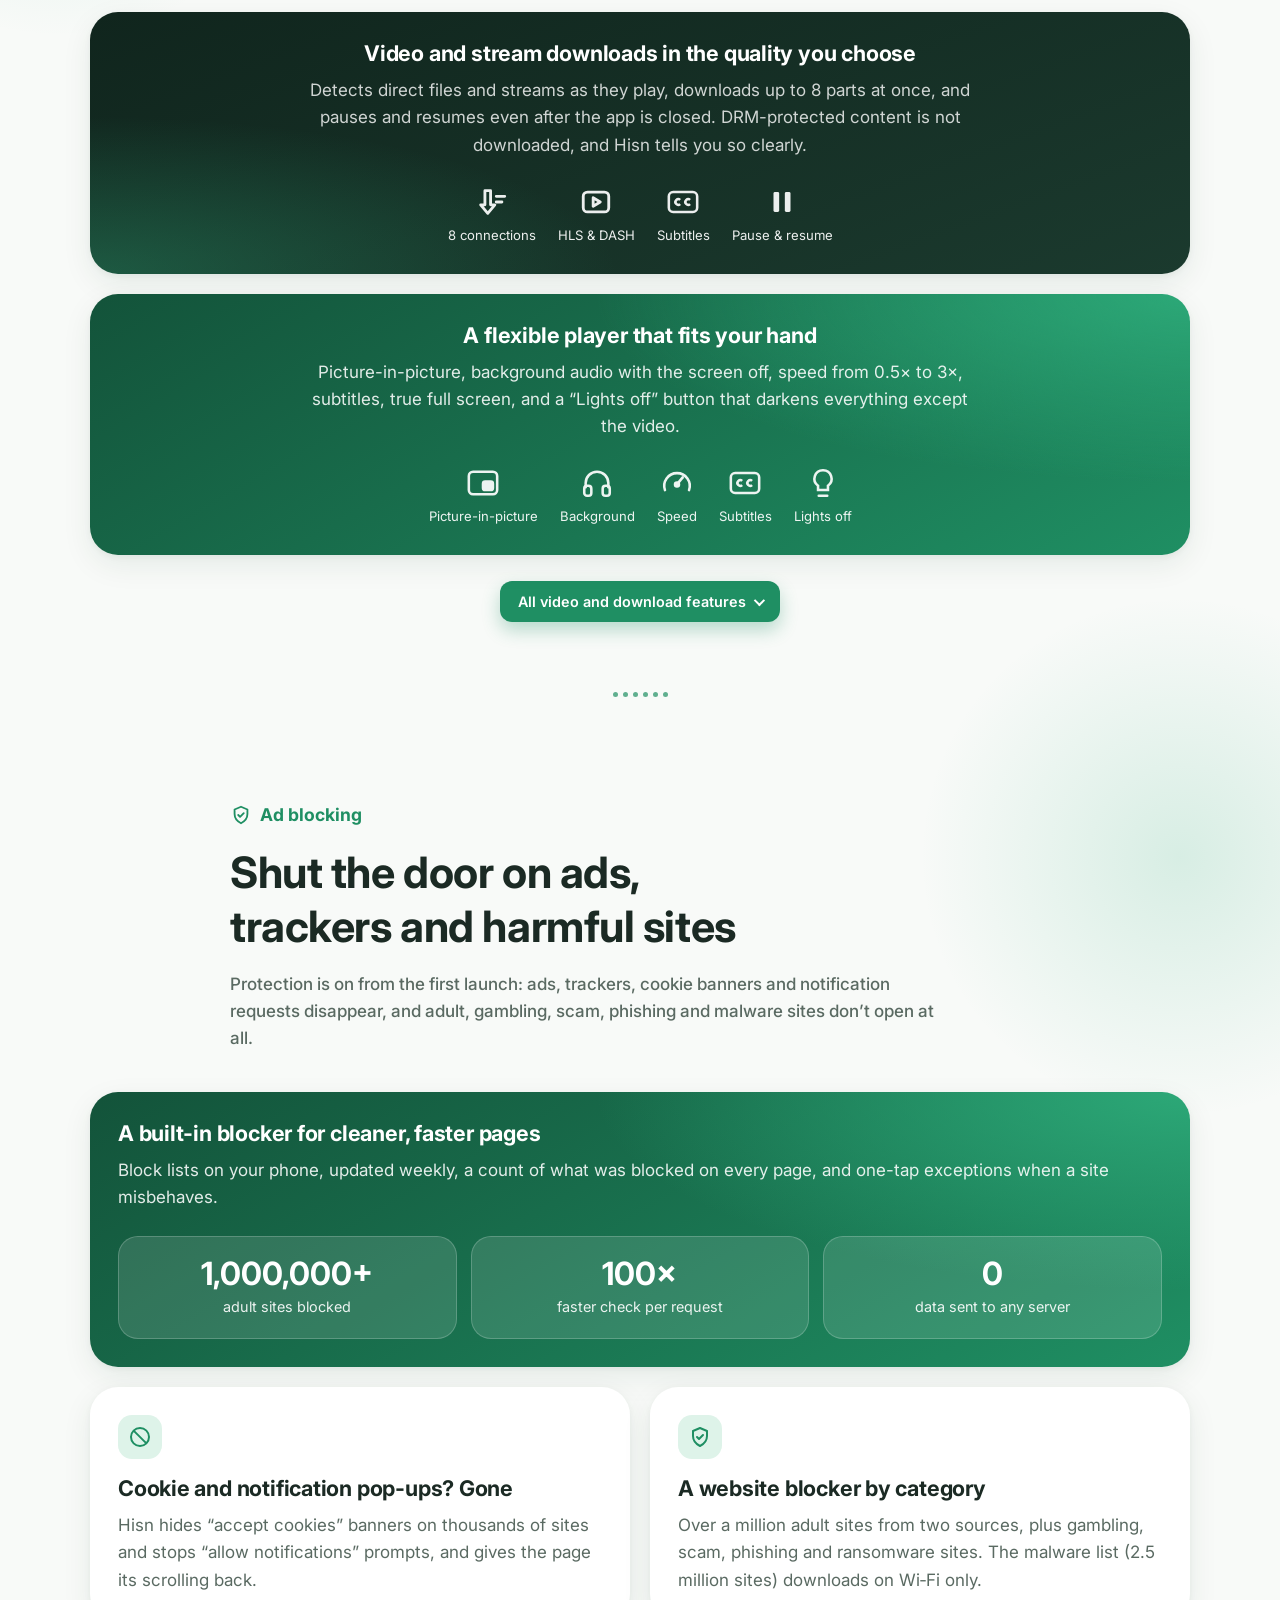
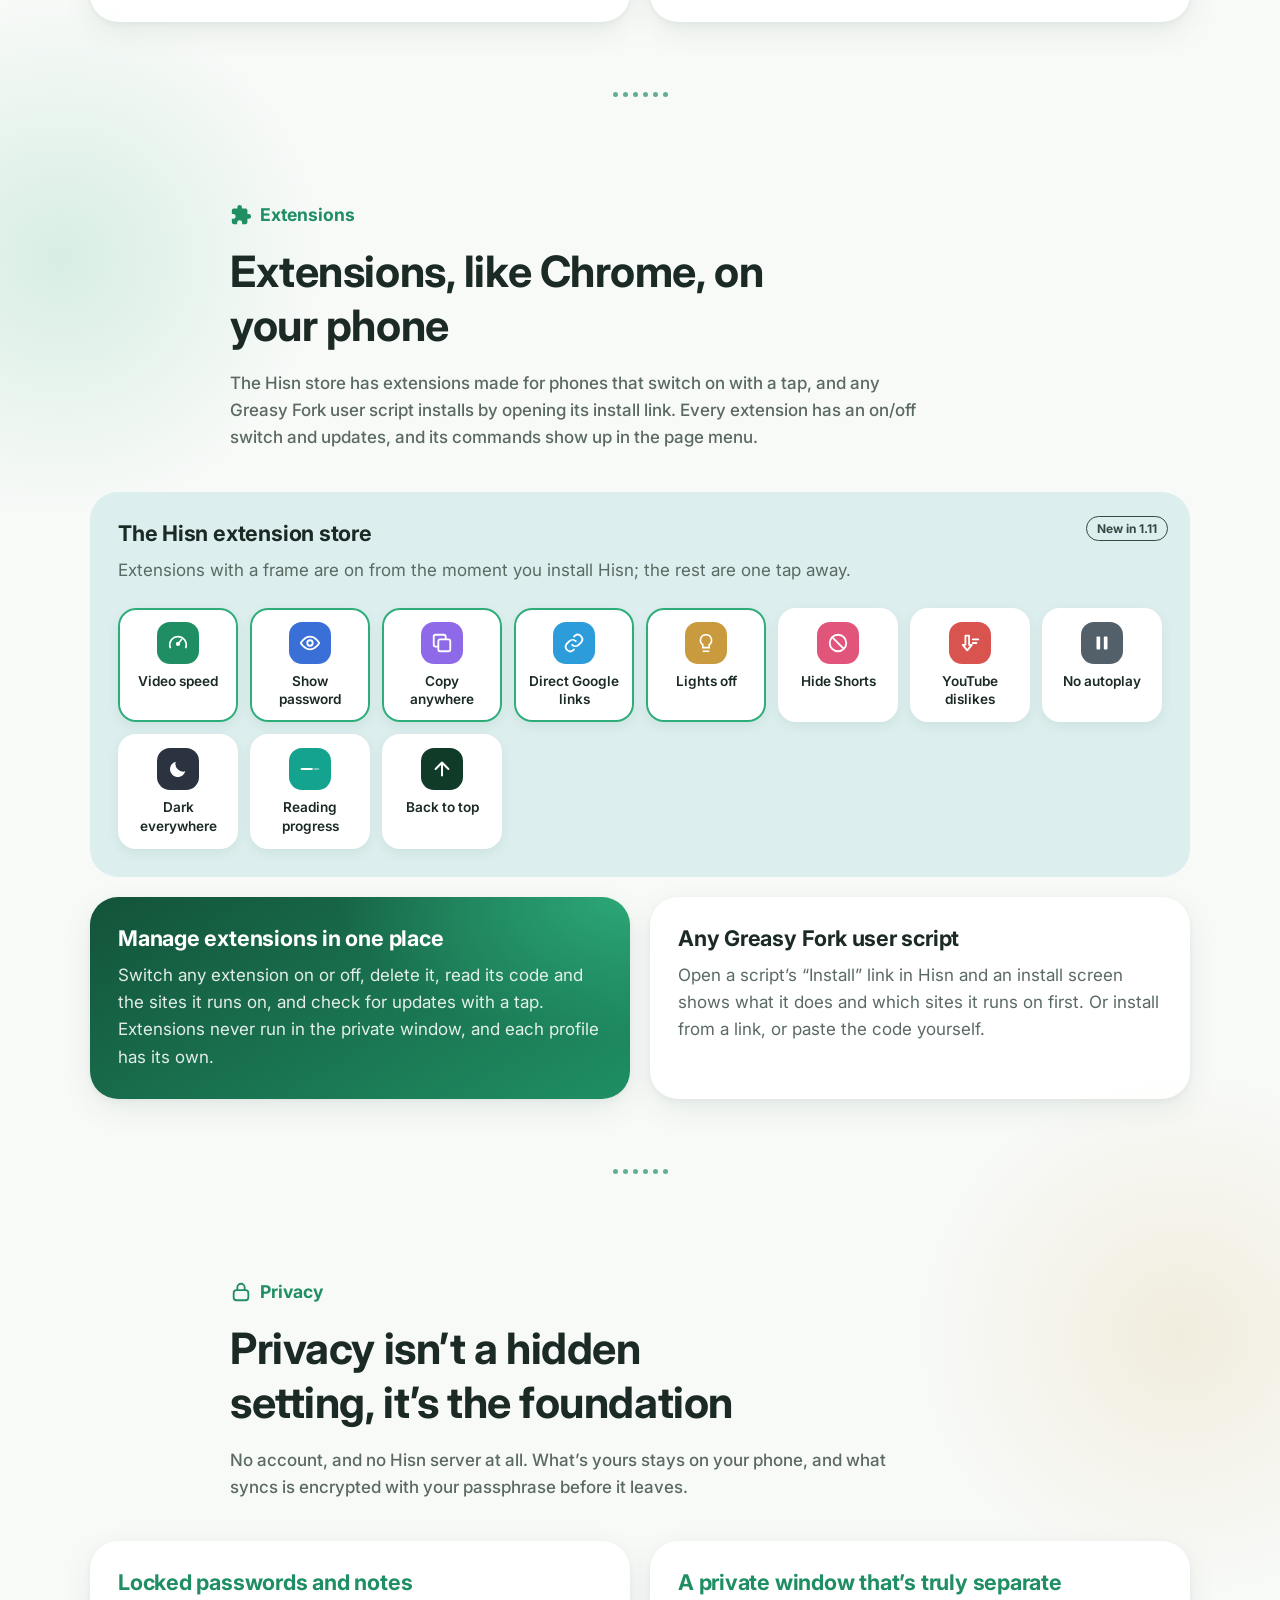
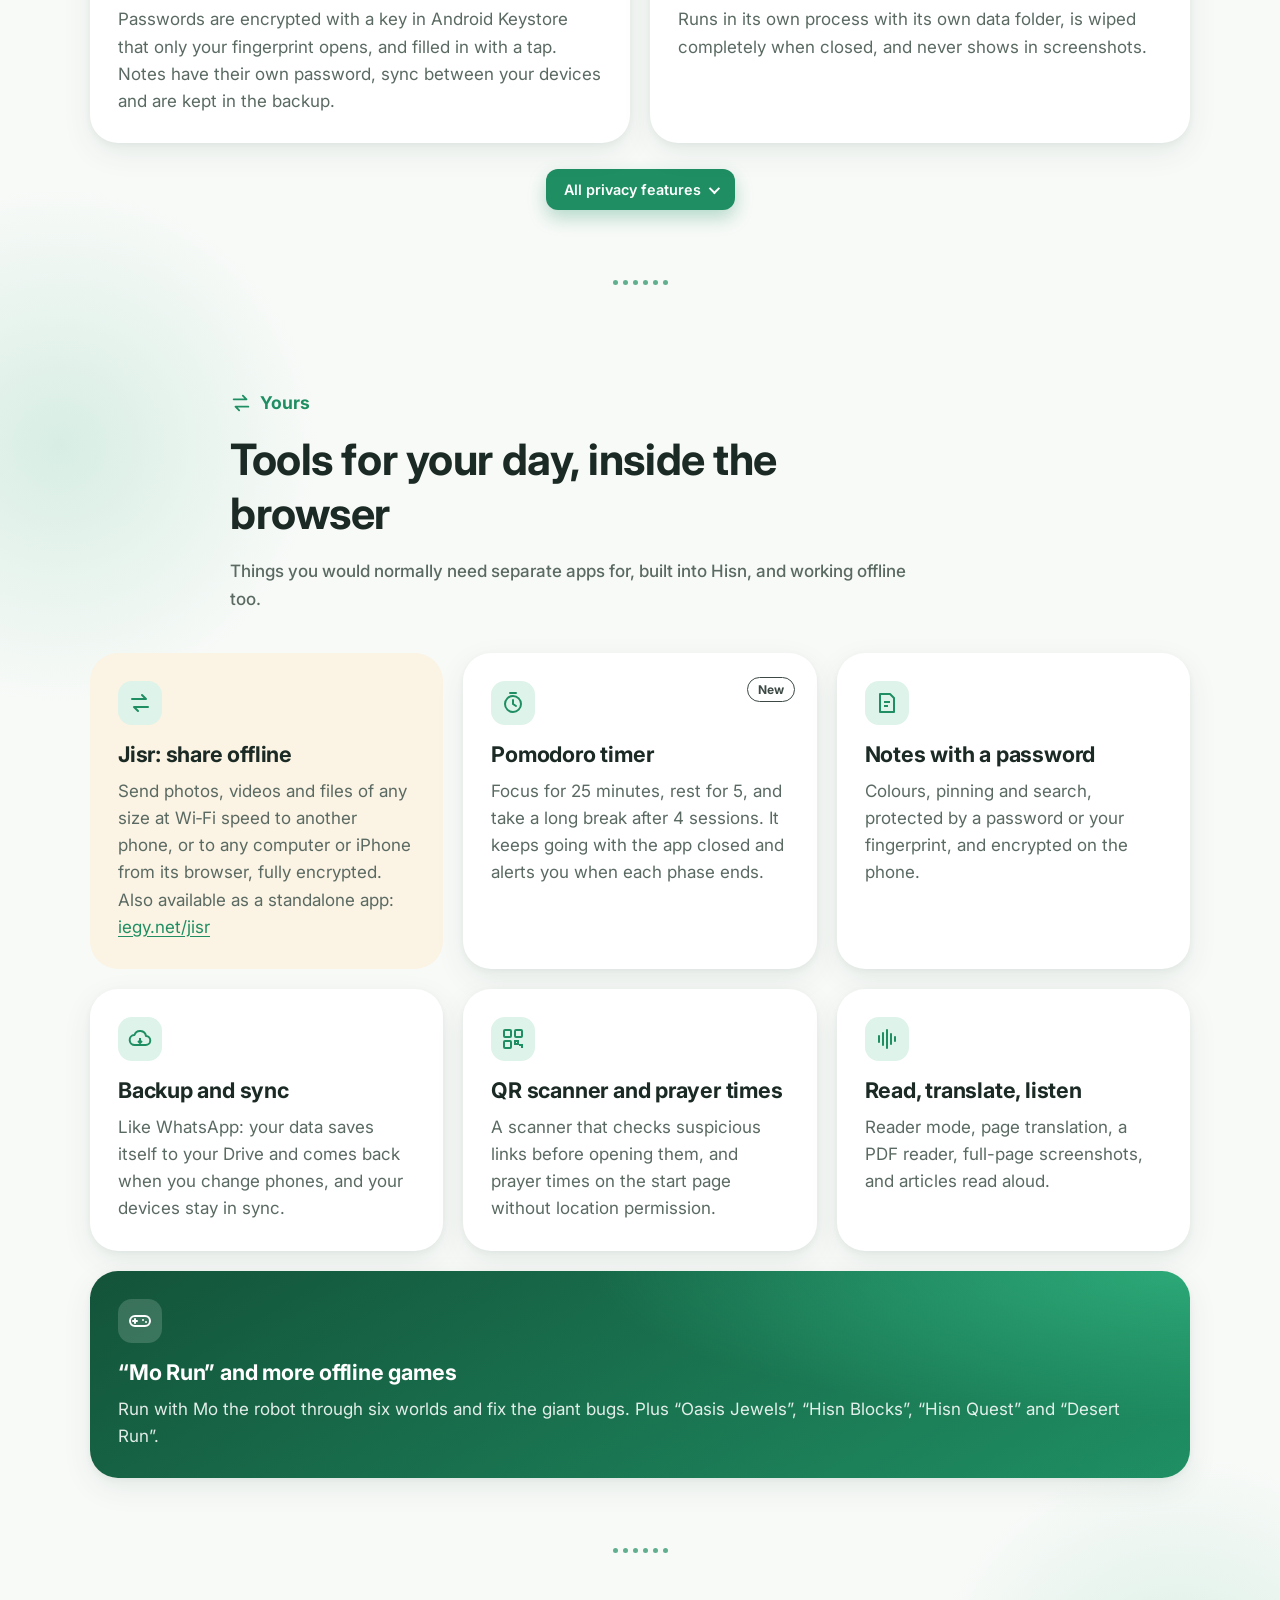
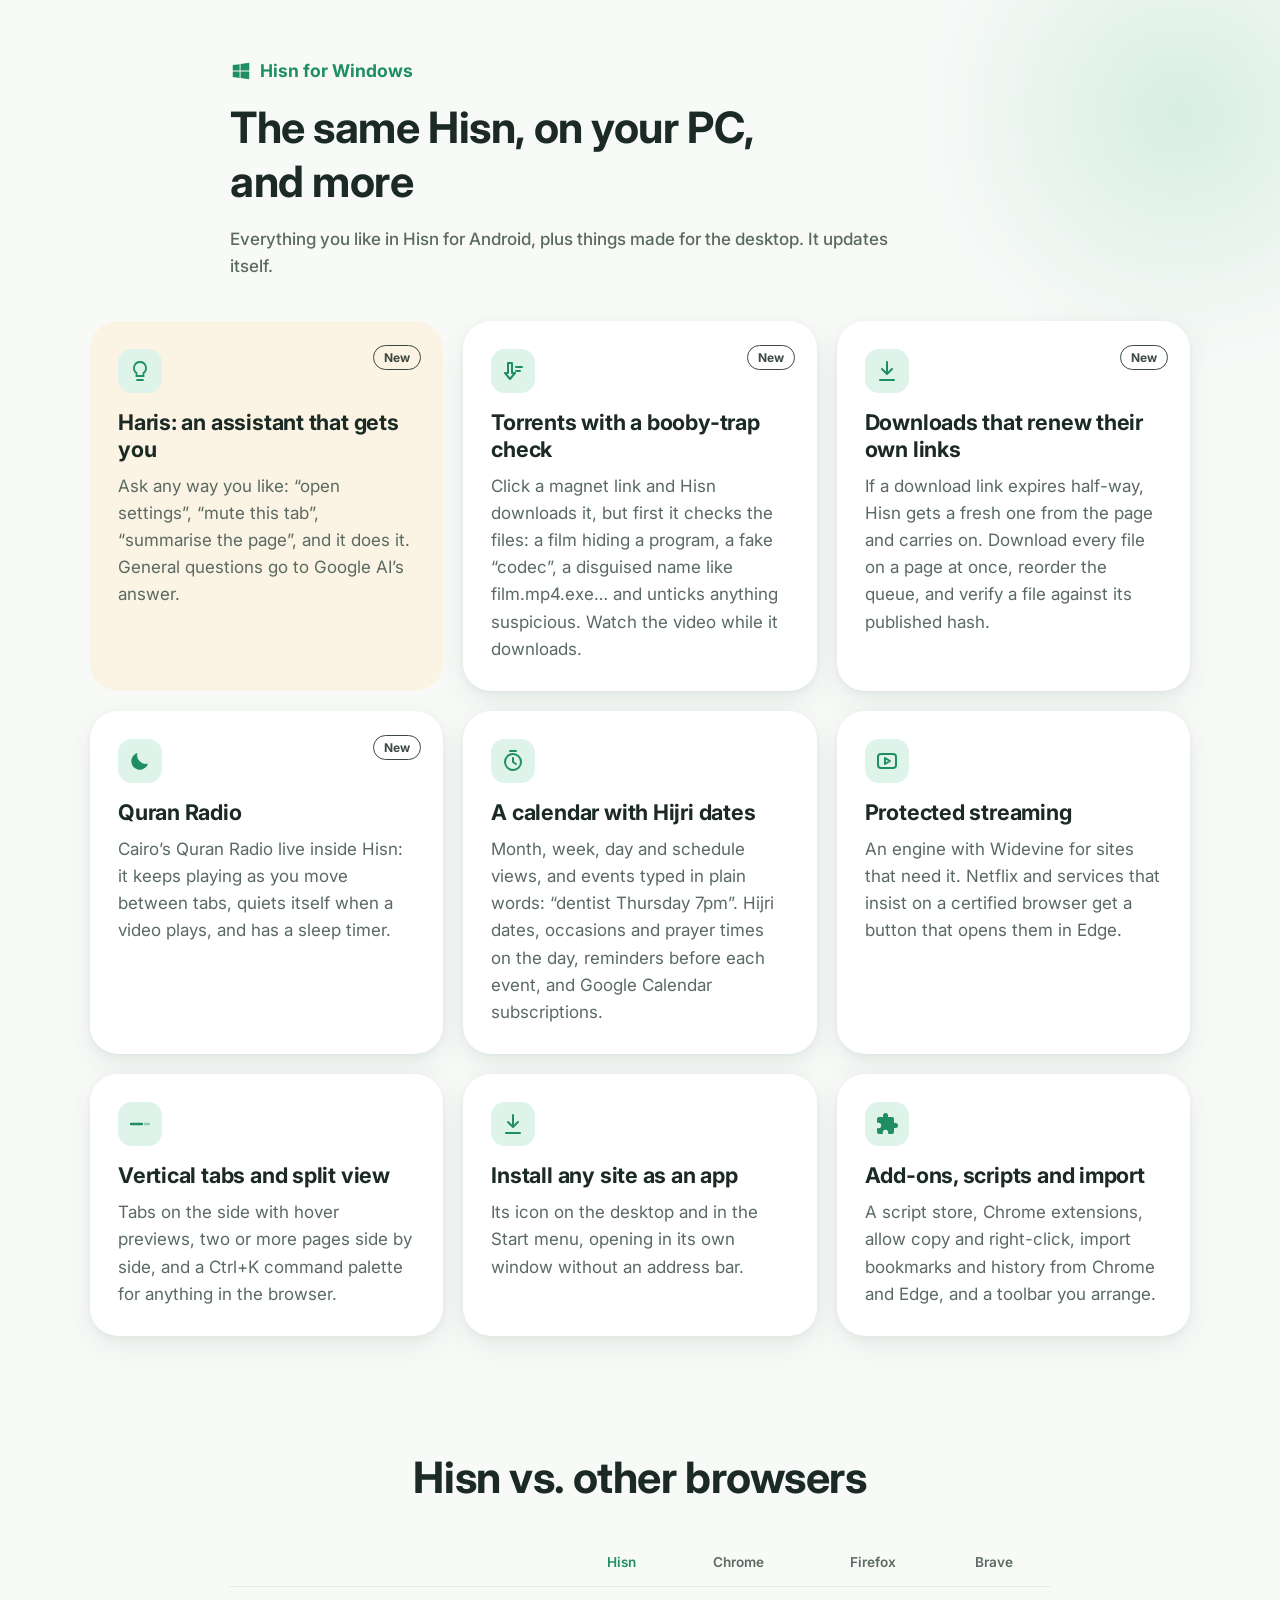
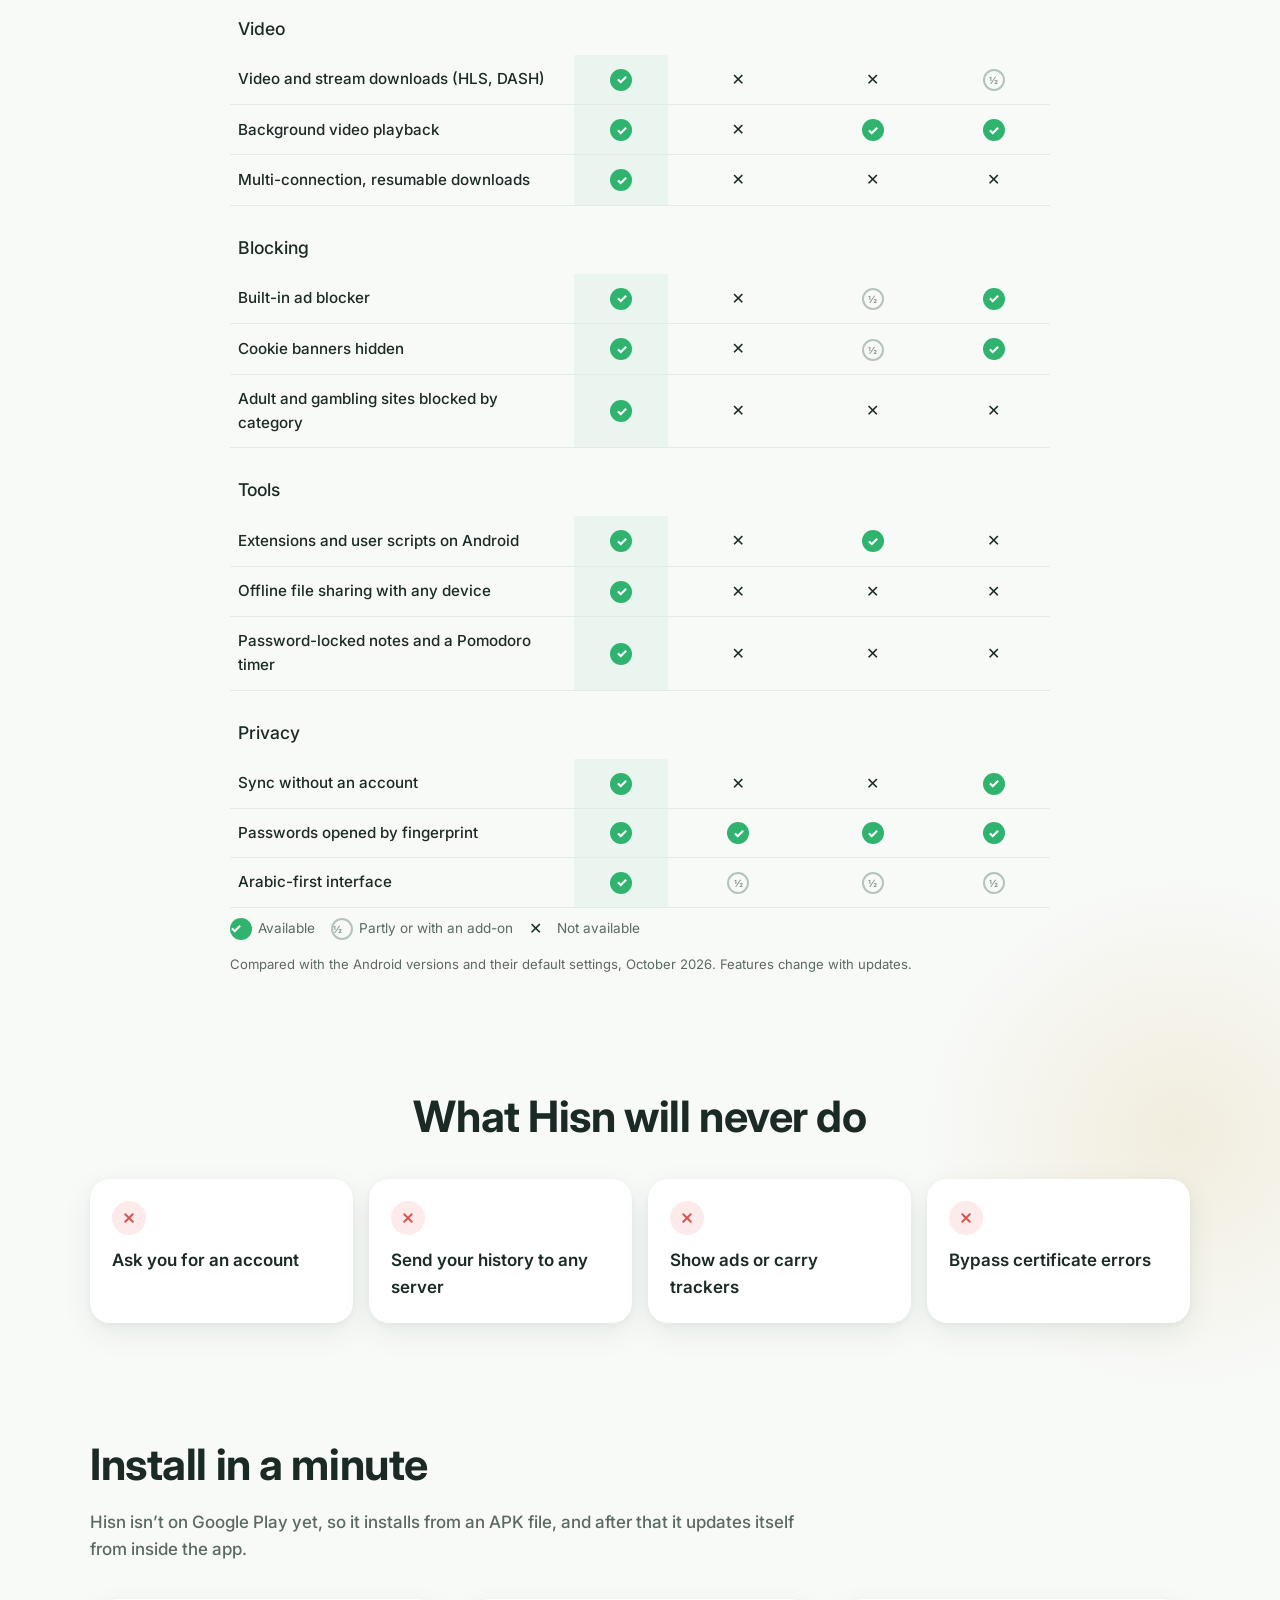
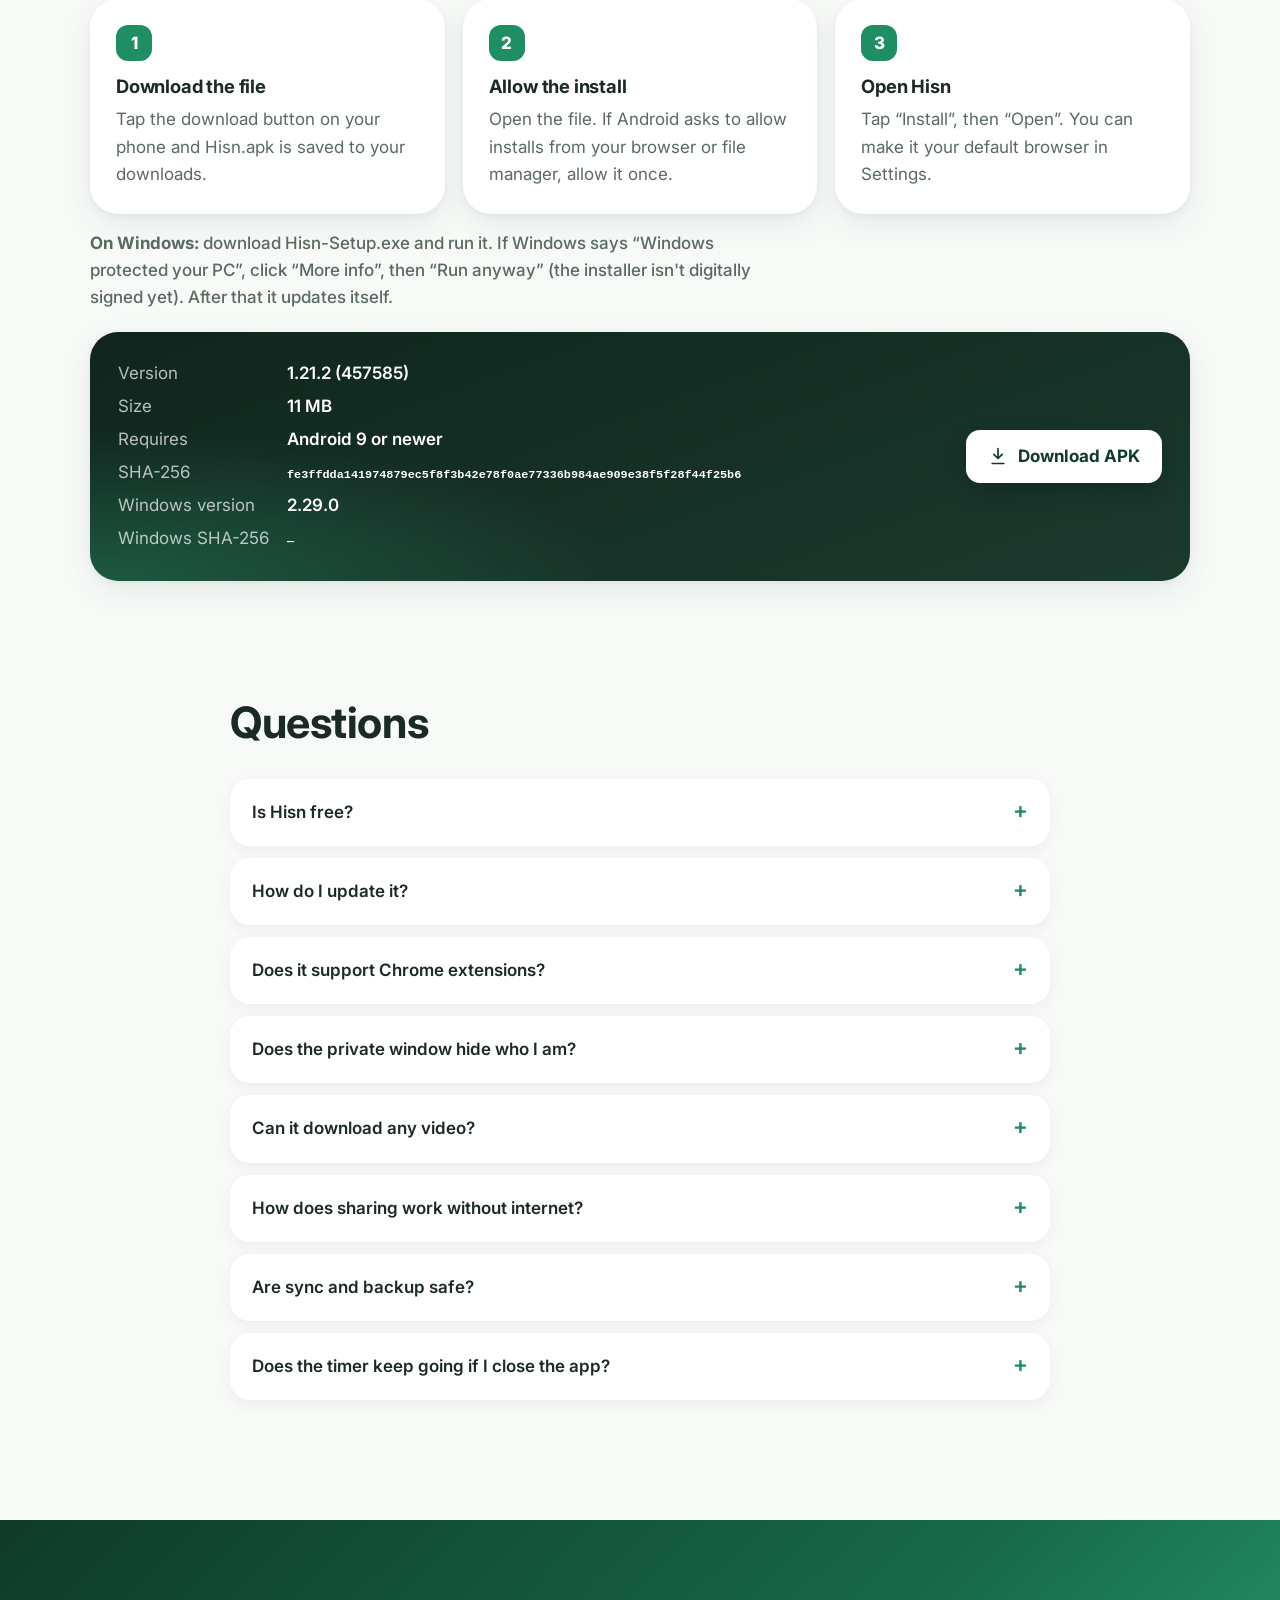
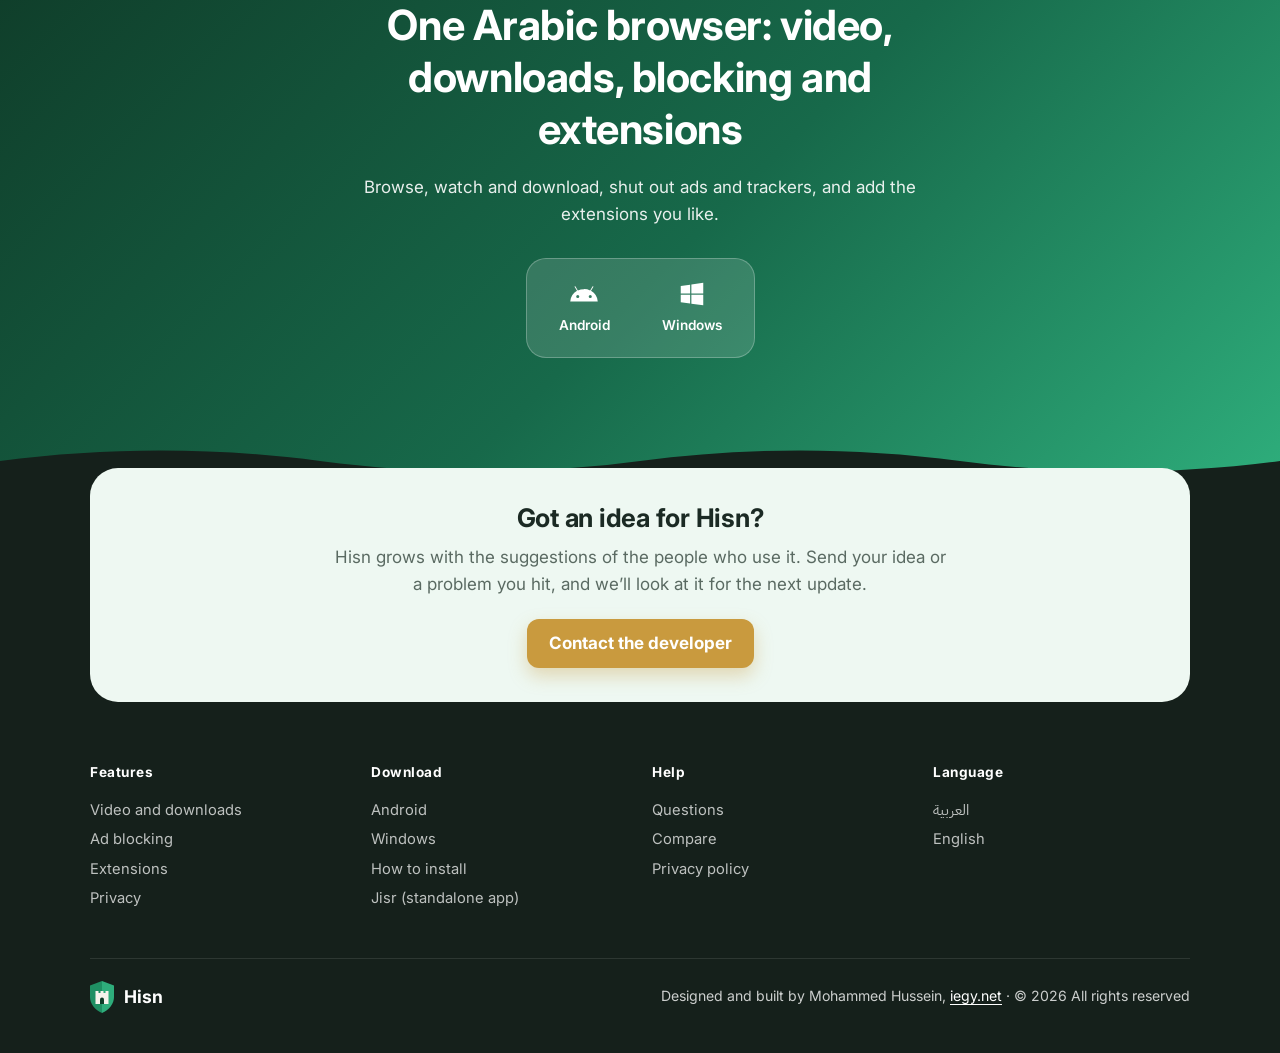
==== commit 95338c13: "Hisn for Windows 2.29.0" ====
--- a/en/index.html
+++ b/en/index.html
@@ -366,7 +366,7 @@
           <dt>Size</dt><dd><span data-hisn="size">11</span> MB</dd>
           <dt>Requires</dt><dd>Android 9 or newer</dd>
           <dt>SHA-256</dt><dd><code data-hisn="sha">fe3ffdda141974879ec5f8f3b42e78f0ae77336b984ae909e38f5f28f44f25b6</code></dd>
-          <dt>Windows version</dt><dd data-hisn="win-version">2.28.0</dd>
+          <dt>Windows version</dt><dd data-hisn="win-version">2.29.0</dd>
           <dt>Windows SHA-256</dt><dd><code data-hisn="win-sha">—</code></dd>
         </dl>
         <a class="btn" href="../download/Hisn.apk"><svg><use href="#i-dl"/></svg>Download APK</a>
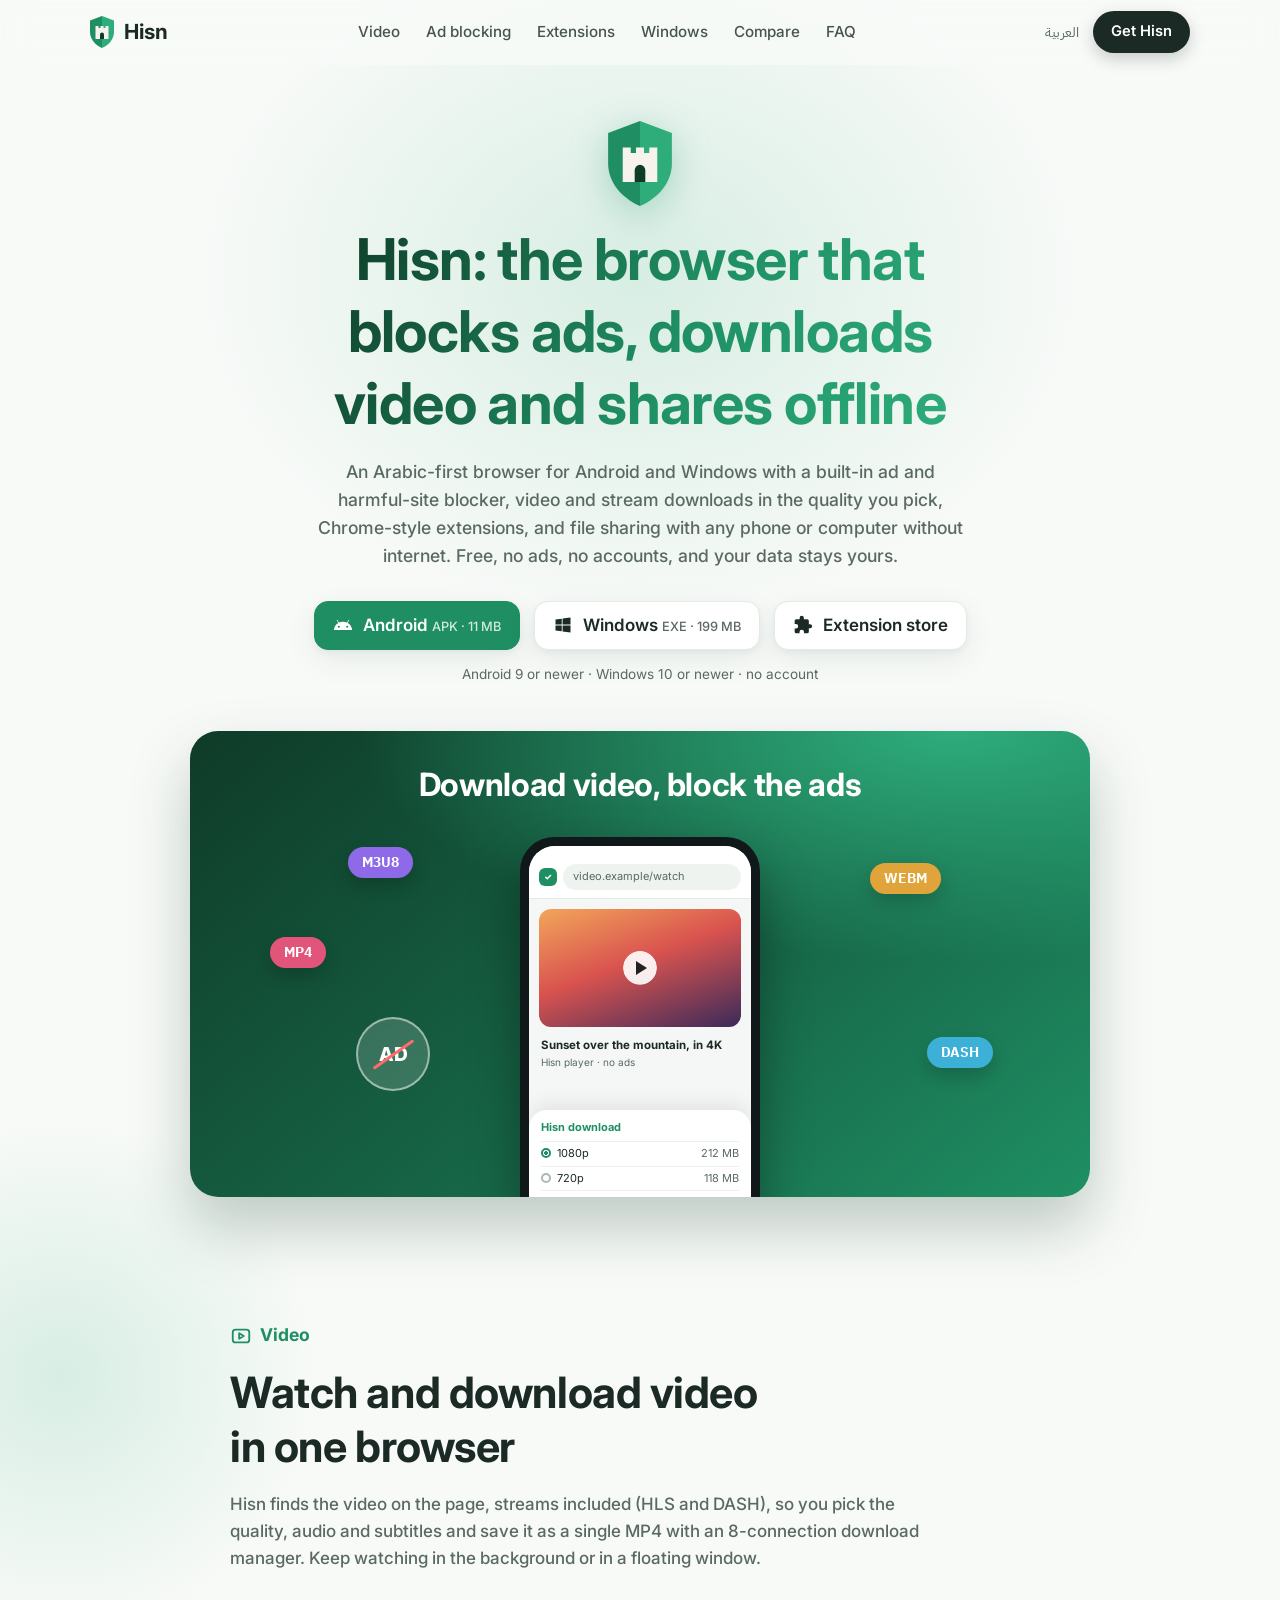
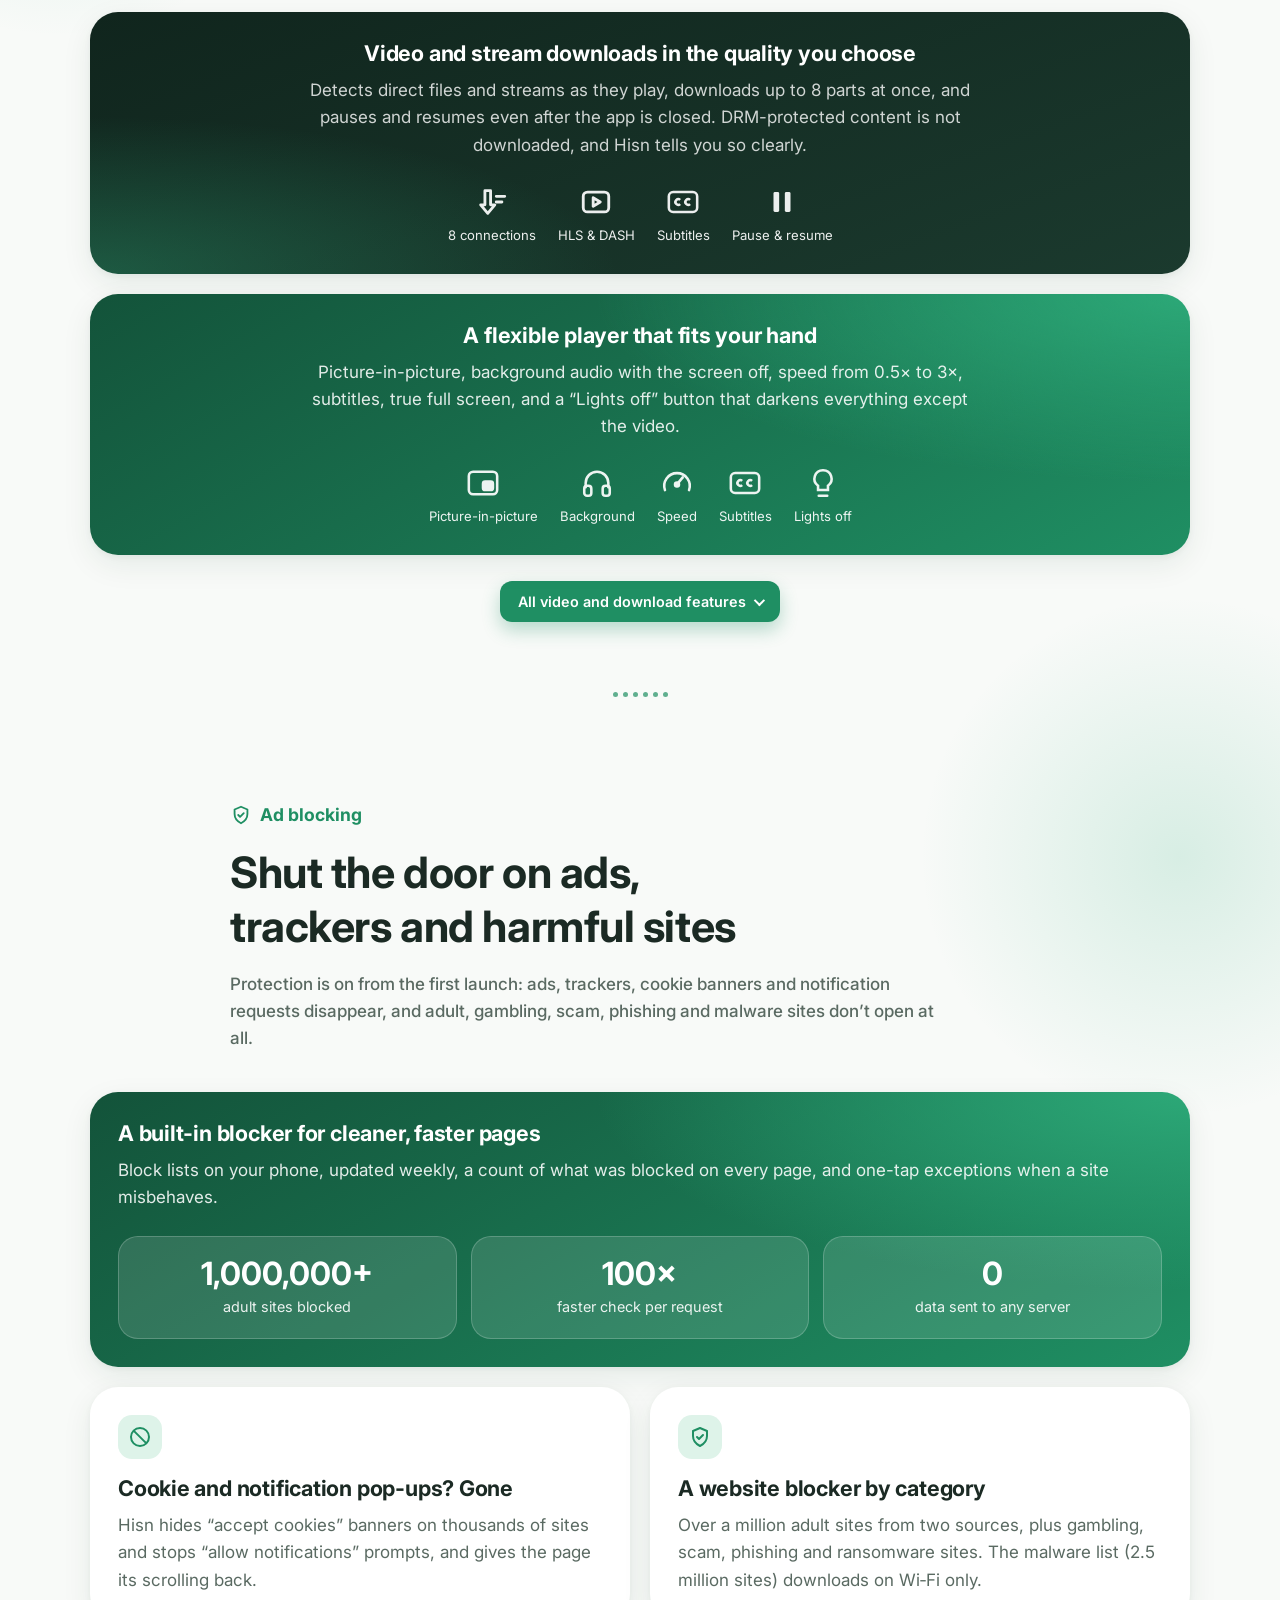
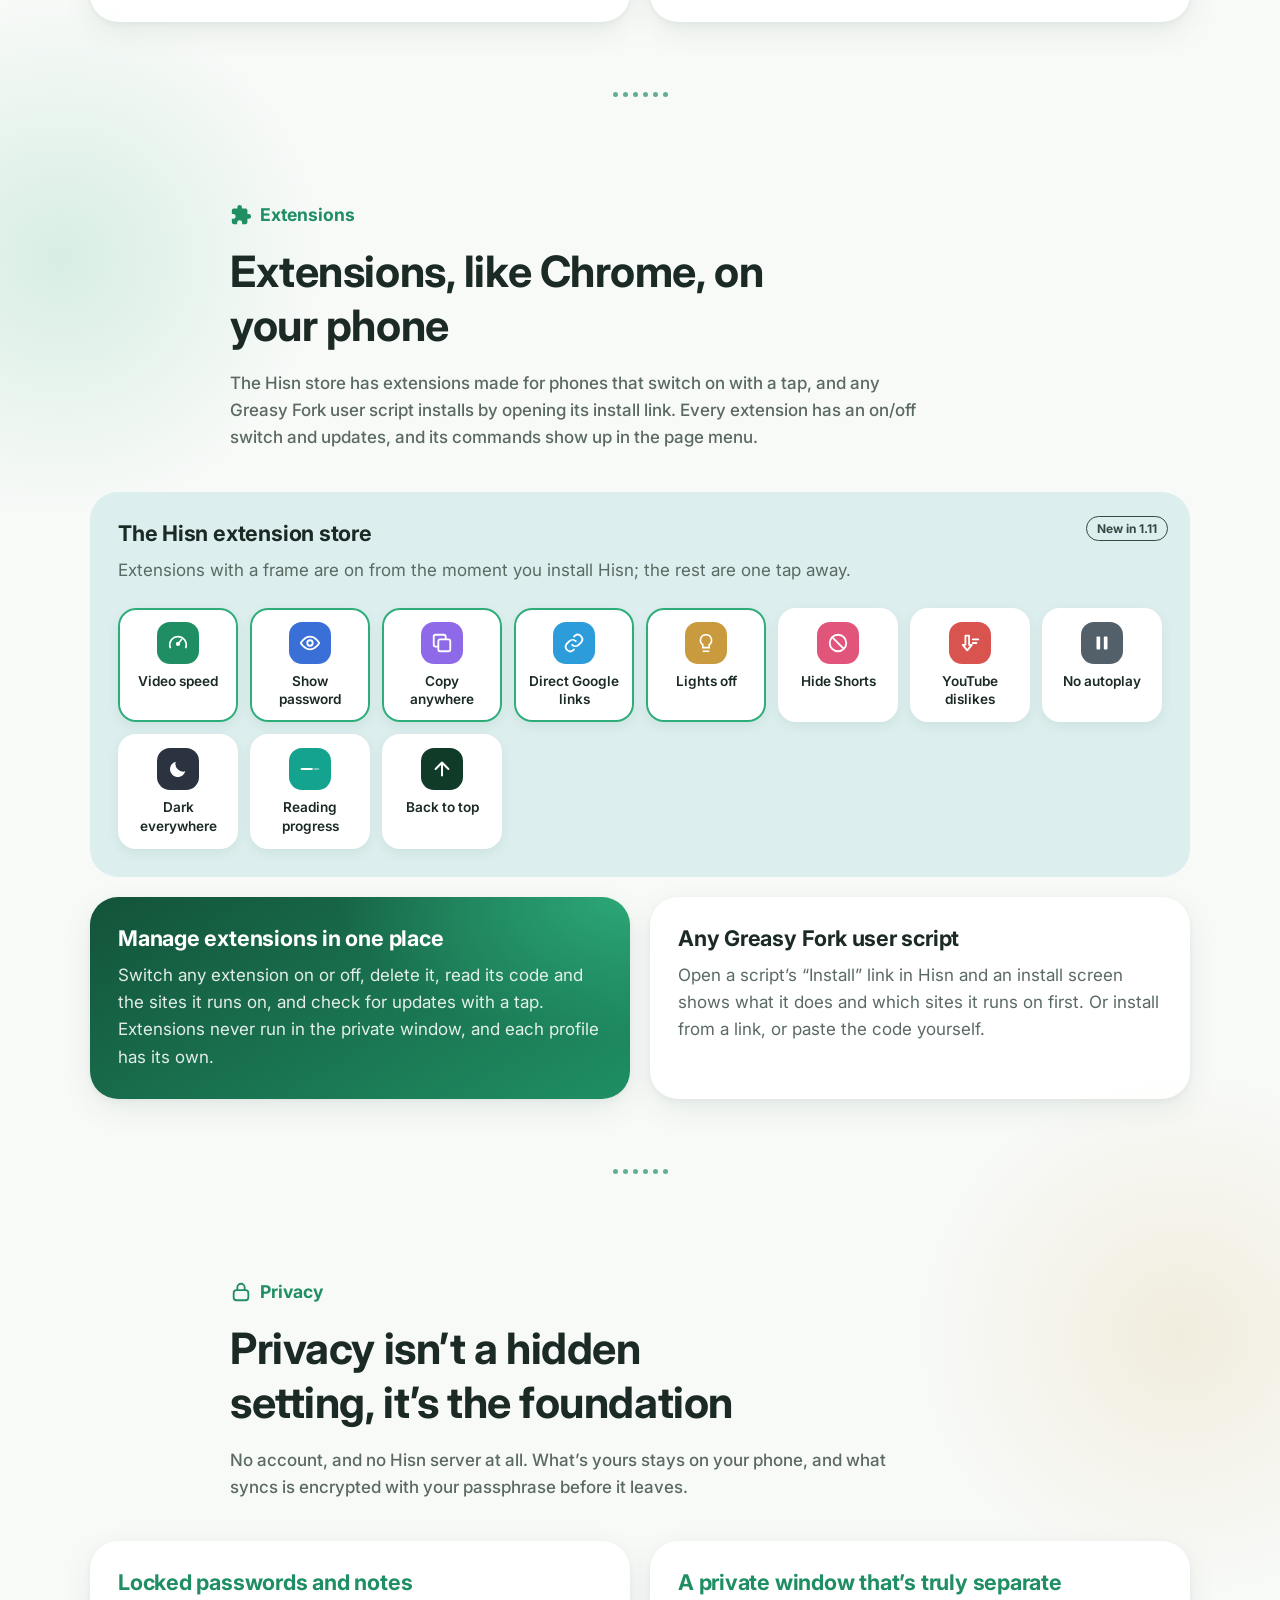
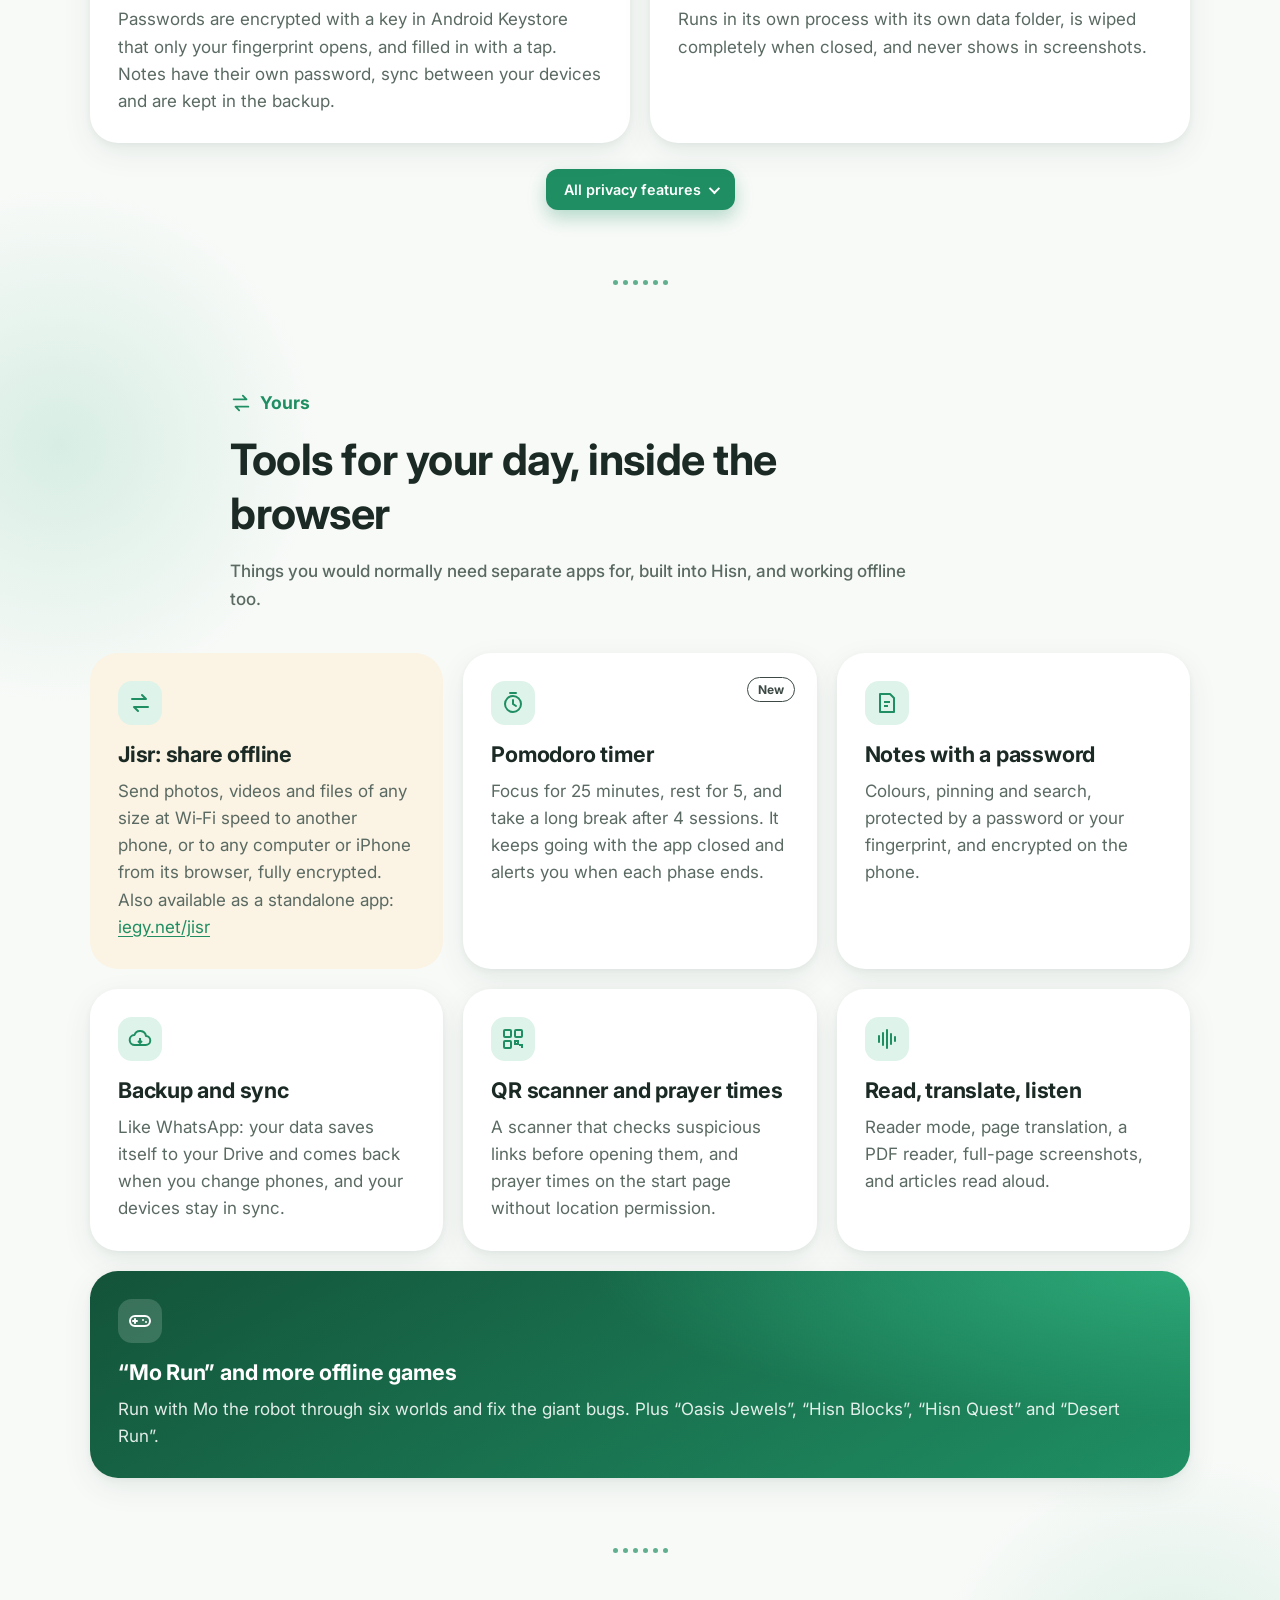
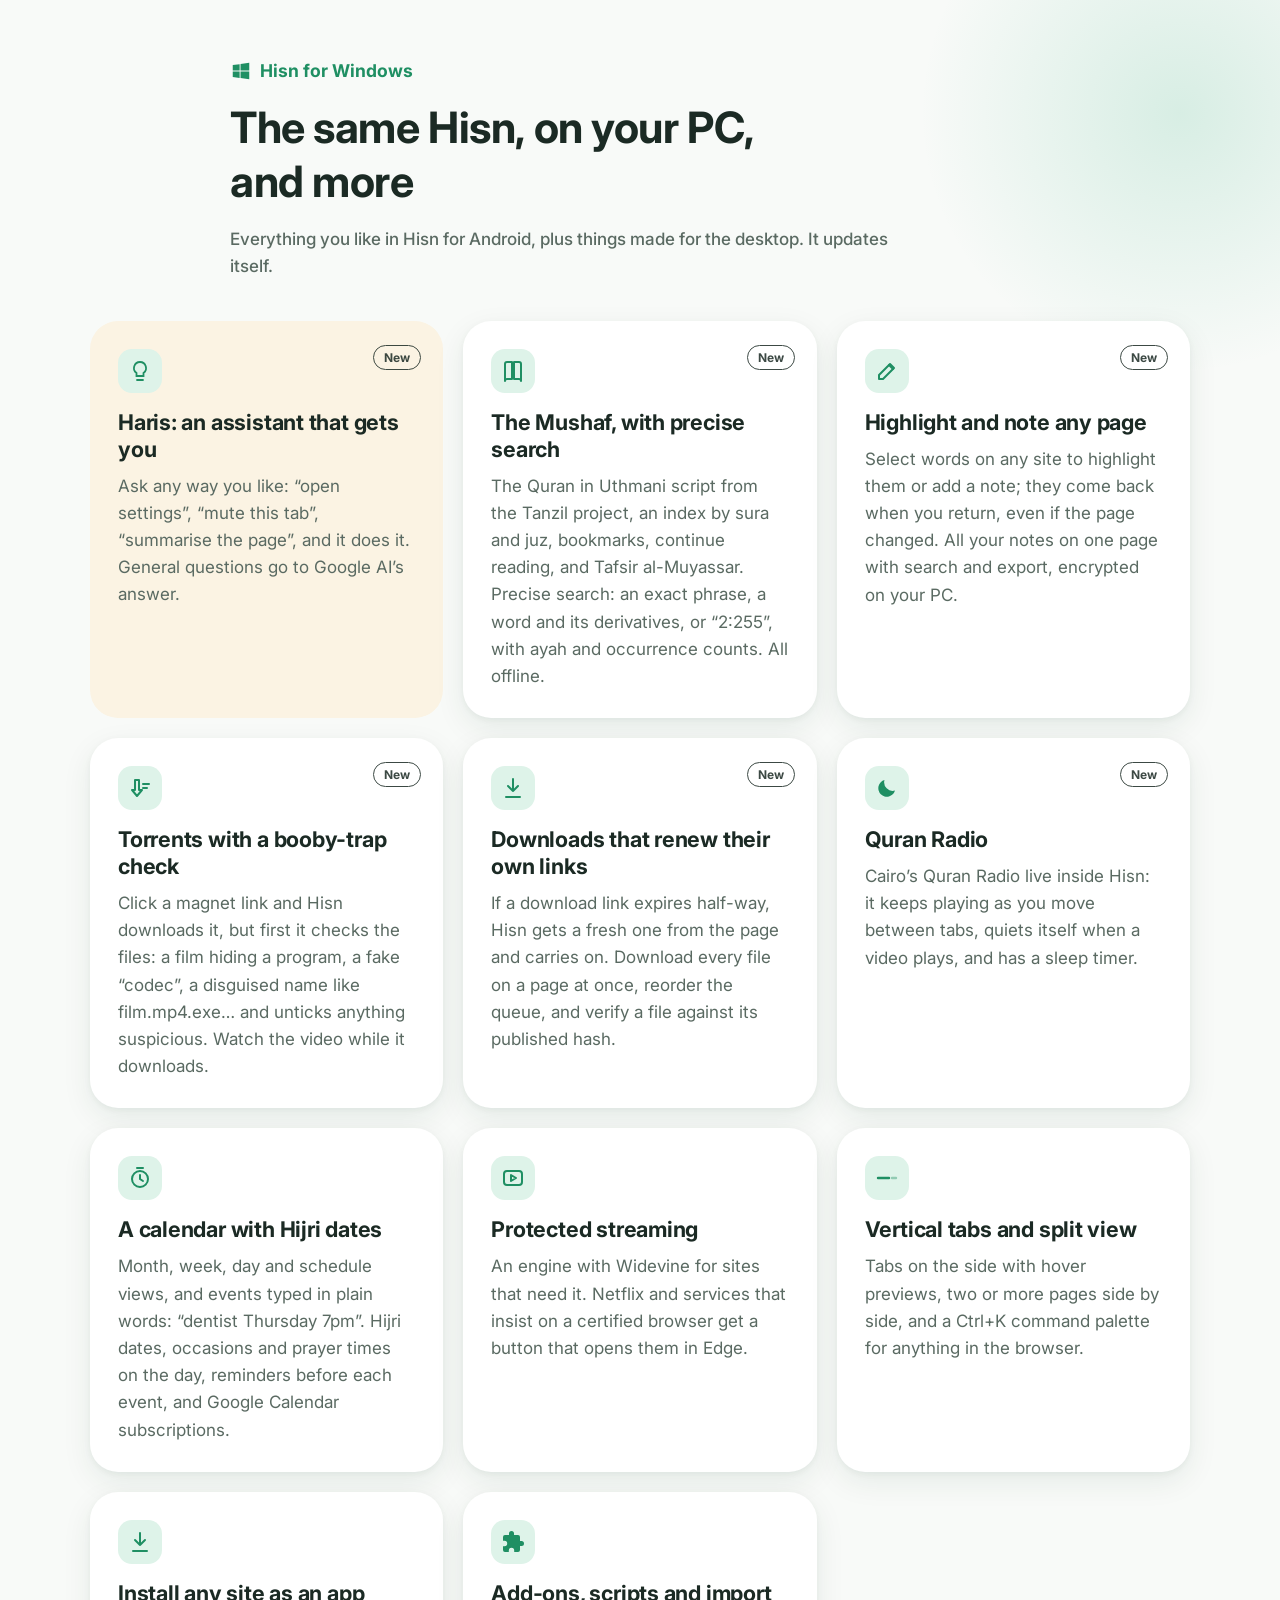
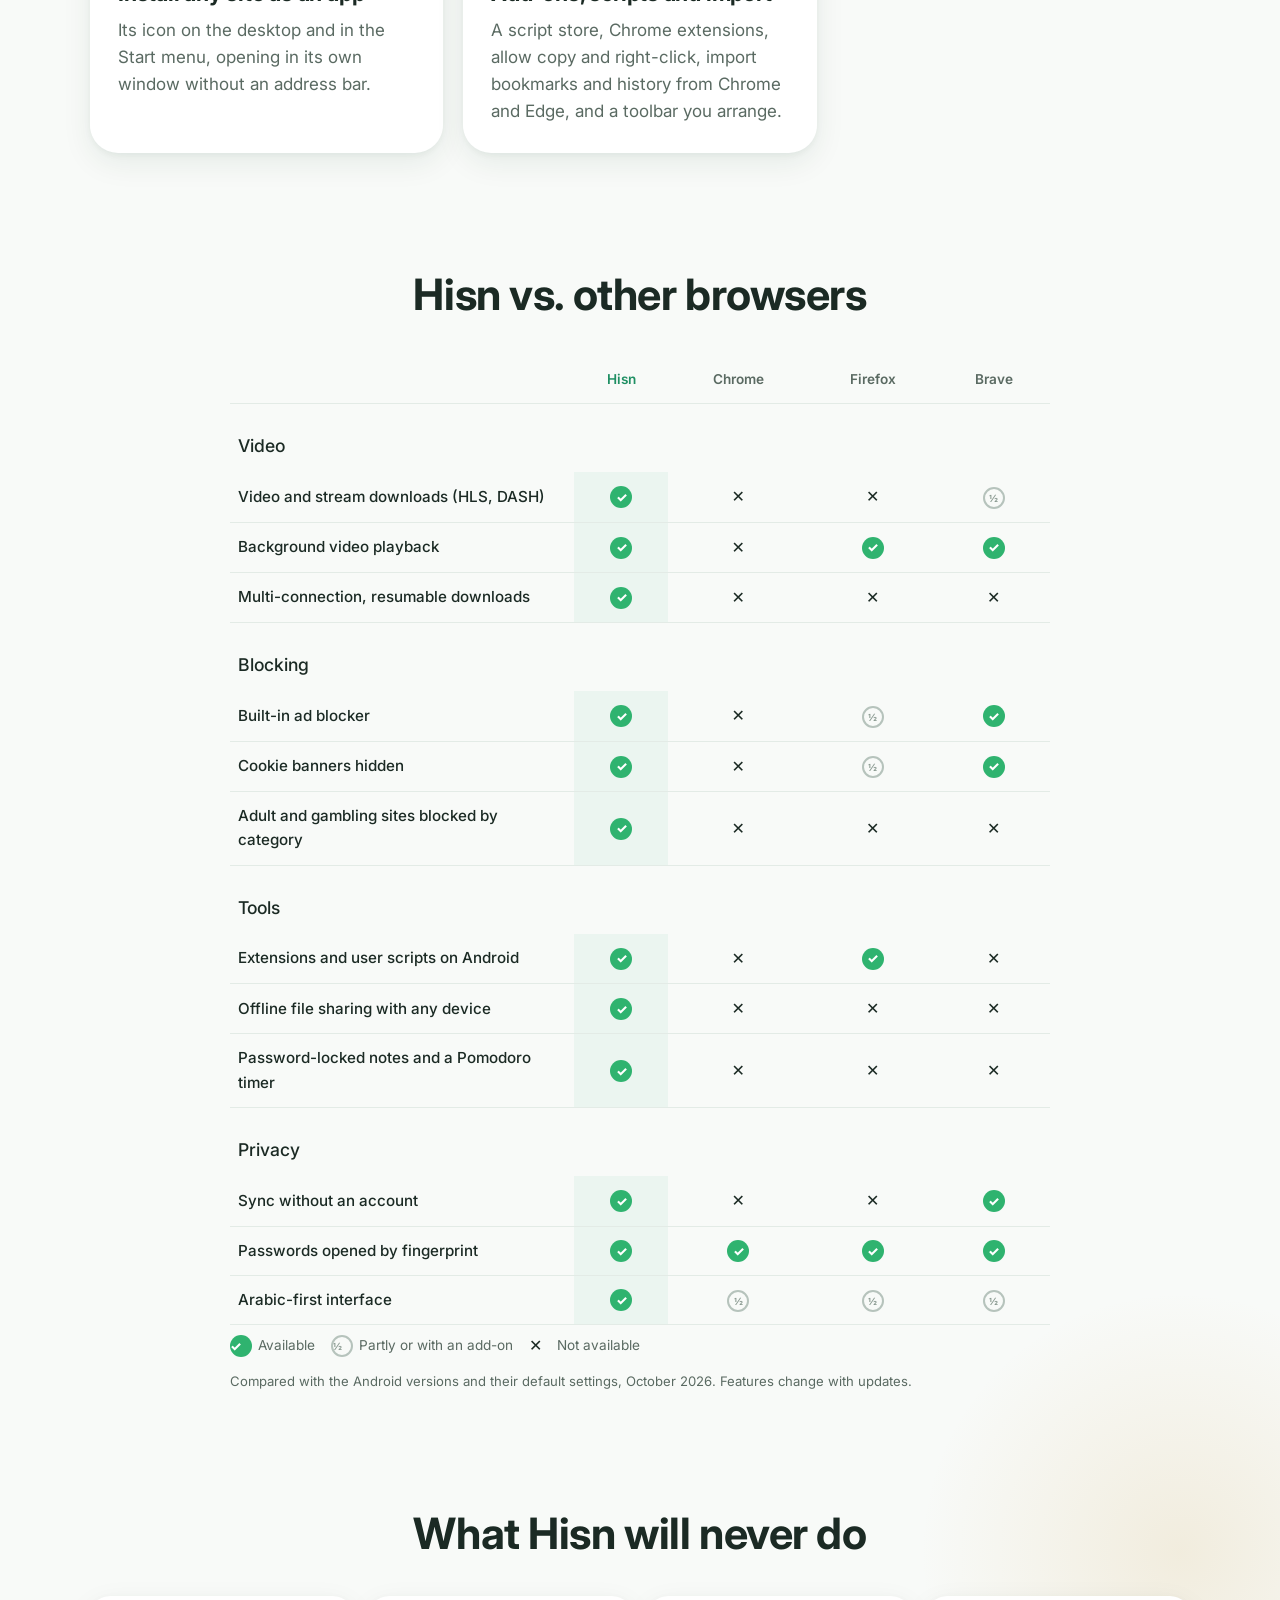
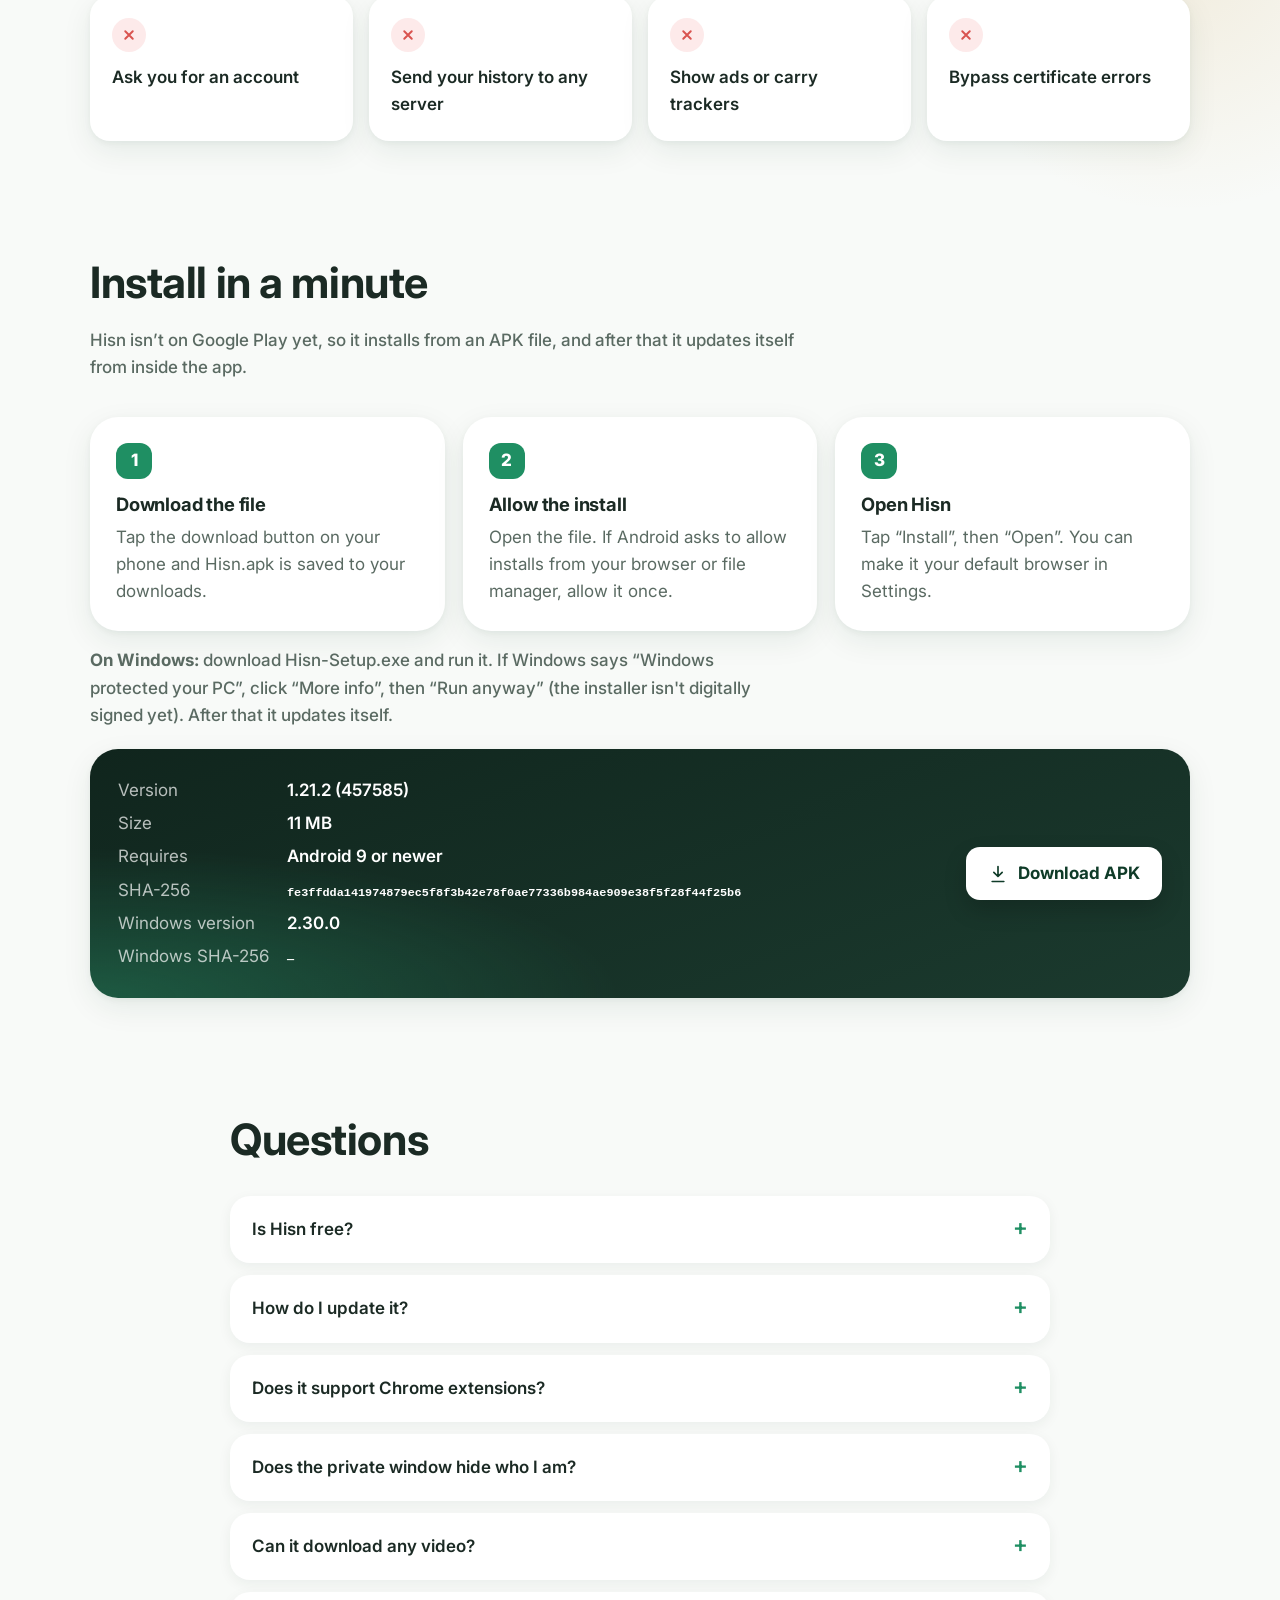
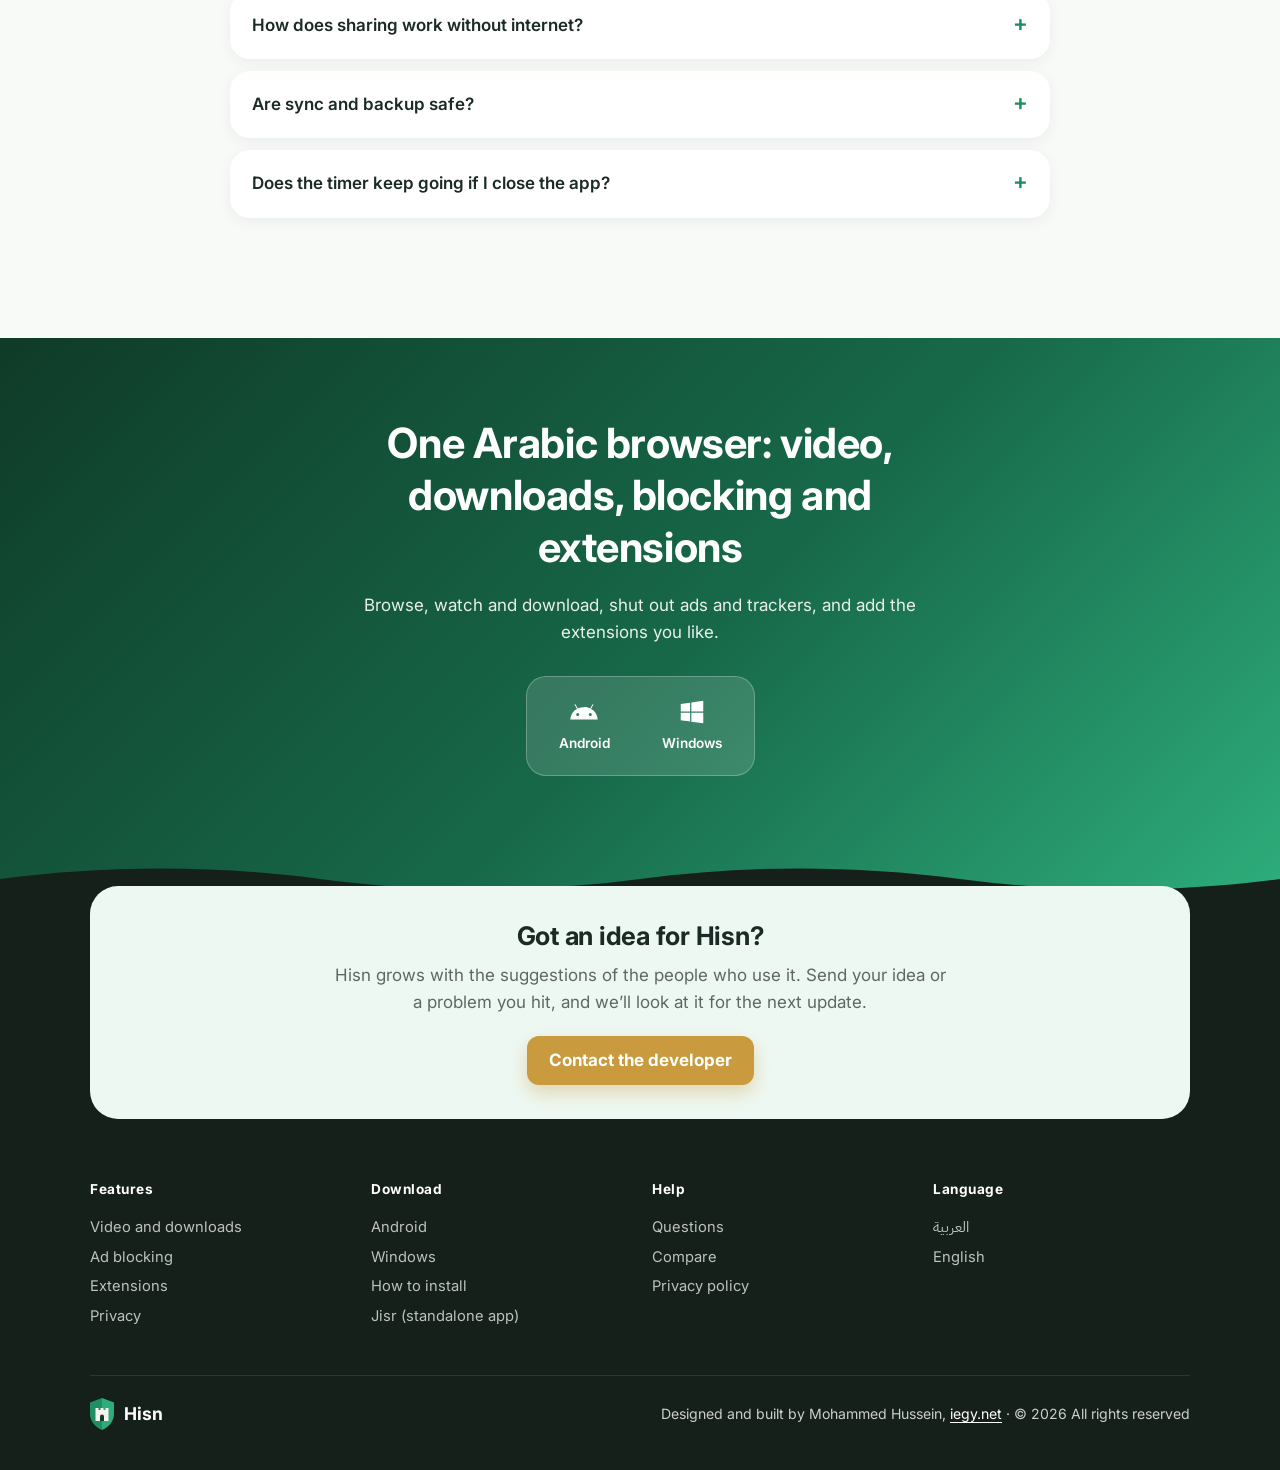
==== commit f081cbaf: "Hisn for Windows 2.30.0: the Mushaf and page notes" ====
--- a/en/index.html
+++ b/en/index.html
@@ -42,6 +42,8 @@
     <symbol id="i-block" viewBox="0 0 24 24" fill="none" stroke="currentColor" stroke-width="2"><circle cx="12" cy="12" r="9"/><path d="M5.6 5.6l12.8 12.8"/></symbol>
     <symbol id="i-down" viewBox="0 0 24 24" fill="none" stroke="currentColor" stroke-width="2" stroke-linecap="round" stroke-linejoin="round"><path d="M7 4v10H4l5 6 5-6h-3V4z"/><path d="M15 8h6M15 12h4"/></symbol>
     <symbol id="i-pause" viewBox="0 0 24 24" fill="currentColor"><rect x="6" y="5" width="4" height="14" rx="1"/><rect x="14" y="5" width="4" height="14" rx="1"/></symbol>
+    <symbol id="i-book" viewBox="0 0 24 24" fill="none" stroke="currentColor" stroke-width="2" stroke-linecap="round" stroke-linejoin="round"><path d="M4 5a2 2 0 0 1 2-2h5v17H6a2 2 0 0 0-2 2z"/><path d="M20 5a2 2 0 0 0-2-2h-5v17h5a2 2 0 0 1 2 2z"/></symbol>
+    <symbol id="i-pen" viewBox="0 0 24 24" fill="none" stroke="currentColor" stroke-width="2" stroke-linecap="round" stroke-linejoin="round"><path d="M4 20h4L19 9l-4-4L4 16z"/><path d="M14 6l4 4"/></symbol>
     <symbol id="i-moon" viewBox="0 0 24 24" fill="currentColor"><path d="M20 14.5A8.5 8.5 0 0 1 9.5 4a8.5 8.5 0 1 0 10.5 10.5z"/></symbol>
     <symbol id="i-bar" viewBox="0 0 24 24" fill="none" stroke="currentColor" stroke-width="2.4" stroke-linecap="round"><path d="M3 12h11"/><path d="M17 12h4" opacity=".4"/></symbol>
     <symbol id="i-up" viewBox="0 0 24 24" fill="none" stroke="currentColor" stroke-width="2.2" stroke-linecap="round" stroke-linejoin="round"><path d="M12 19V5M5 12l7-7 7 7"/></symbol>
@@ -295,6 +297,8 @@
     <div class="wrap">
       <div class="cards g3">
         <article class="card cream rv"><div class="ico"><svg><use href="#i-bulb"/></svg></div><span class="tag">New</span><h3>Haris: an assistant that gets you</h3><p>Ask any way you like: “open settings”, “mute this tab”, “summarise the page”, and it does it. General questions go to Google AI’s answer.</p></article>
+        <article class="card rv"><div class="ico"><svg><use href="#i-book"/></svg></div><span class="tag">New</span><h3>The Mushaf, with precise search</h3><p>The Quran in Uthmani script from the Tanzil project, an index by sura and juz, bookmarks, continue reading, and Tafsir al-Muyassar. Precise search: an exact phrase, a word and its derivatives, or “2:255”, with ayah and occurrence counts. All offline.</p></article>
+        <article class="card rv"><div class="ico"><svg><use href="#i-pen"/></svg></div><span class="tag">New</span><h3>Highlight and note any page</h3><p>Select words on any site to highlight them or add a note; they come back when you return, even if the page changed. All your notes on one page with search and export, encrypted on your PC.</p></article>
         <article class="card rv"><div class="ico"><svg><use href="#i-down"/></svg></div><span class="tag">New</span><h3>Torrents with a booby-trap check</h3><p>Click a magnet link and Hisn downloads it, but first it checks the files: a film hiding a program, a fake “codec”, a disguised name like film.mp4.exe… and unticks anything suspicious. Watch the video while it downloads.</p></article>
         <article class="card rv"><div class="ico"><svg><use href="#i-dl"/></svg></div><span class="tag">New</span><h3>Downloads that renew their own links</h3><p>If a download link expires half-way, Hisn gets a fresh one from the page and carries on. Download every file on a page at once, reorder the queue, and verify a file against its published hash.</p></article>
         <article class="card rv"><div class="ico"><svg><use href="#i-moon"/></svg></div><span class="tag">New</span><h3>Quran Radio</h3><p>Cairo’s Quran Radio live inside Hisn: it keeps playing as you move between tabs, quiets itself when a video plays, and has a sleep timer.</p></article>
@@ -366,7 +370,7 @@
           <dt>Size</dt><dd><span data-hisn="size">11</span> MB</dd>
           <dt>Requires</dt><dd>Android 9 or newer</dd>
           <dt>SHA-256</dt><dd><code data-hisn="sha">fe3ffdda141974879ec5f8f3b42e78f0ae77336b984ae909e38f5f28f44f25b6</code></dd>
-          <dt>Windows version</dt><dd data-hisn="win-version">2.29.0</dd>
+          <dt>Windows version</dt><dd data-hisn="win-version">2.30.0</dd>
           <dt>Windows SHA-256</dt><dd><code data-hisn="win-sha">—</code></dd>
         </dl>
         <a class="btn" href="../download/Hisn.apk"><svg><use href="#i-dl"/></svg>Download APK</a>
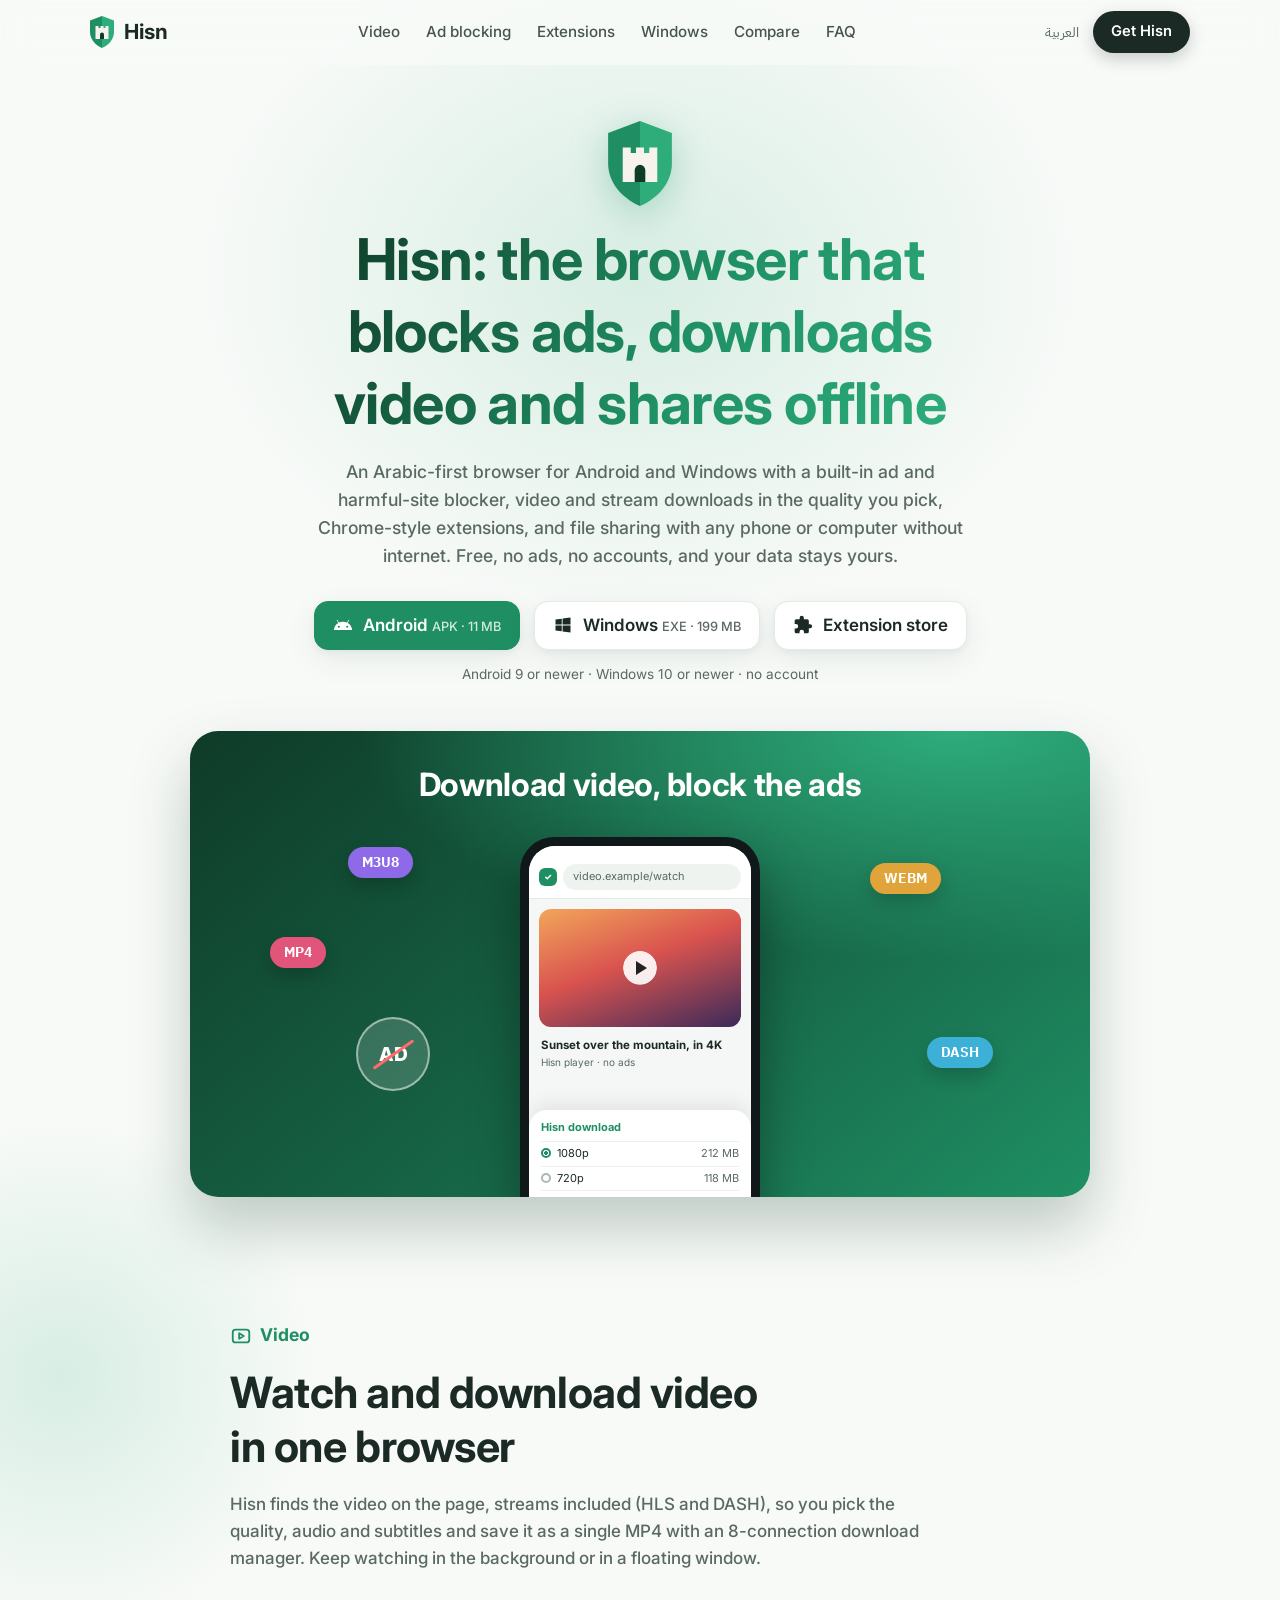
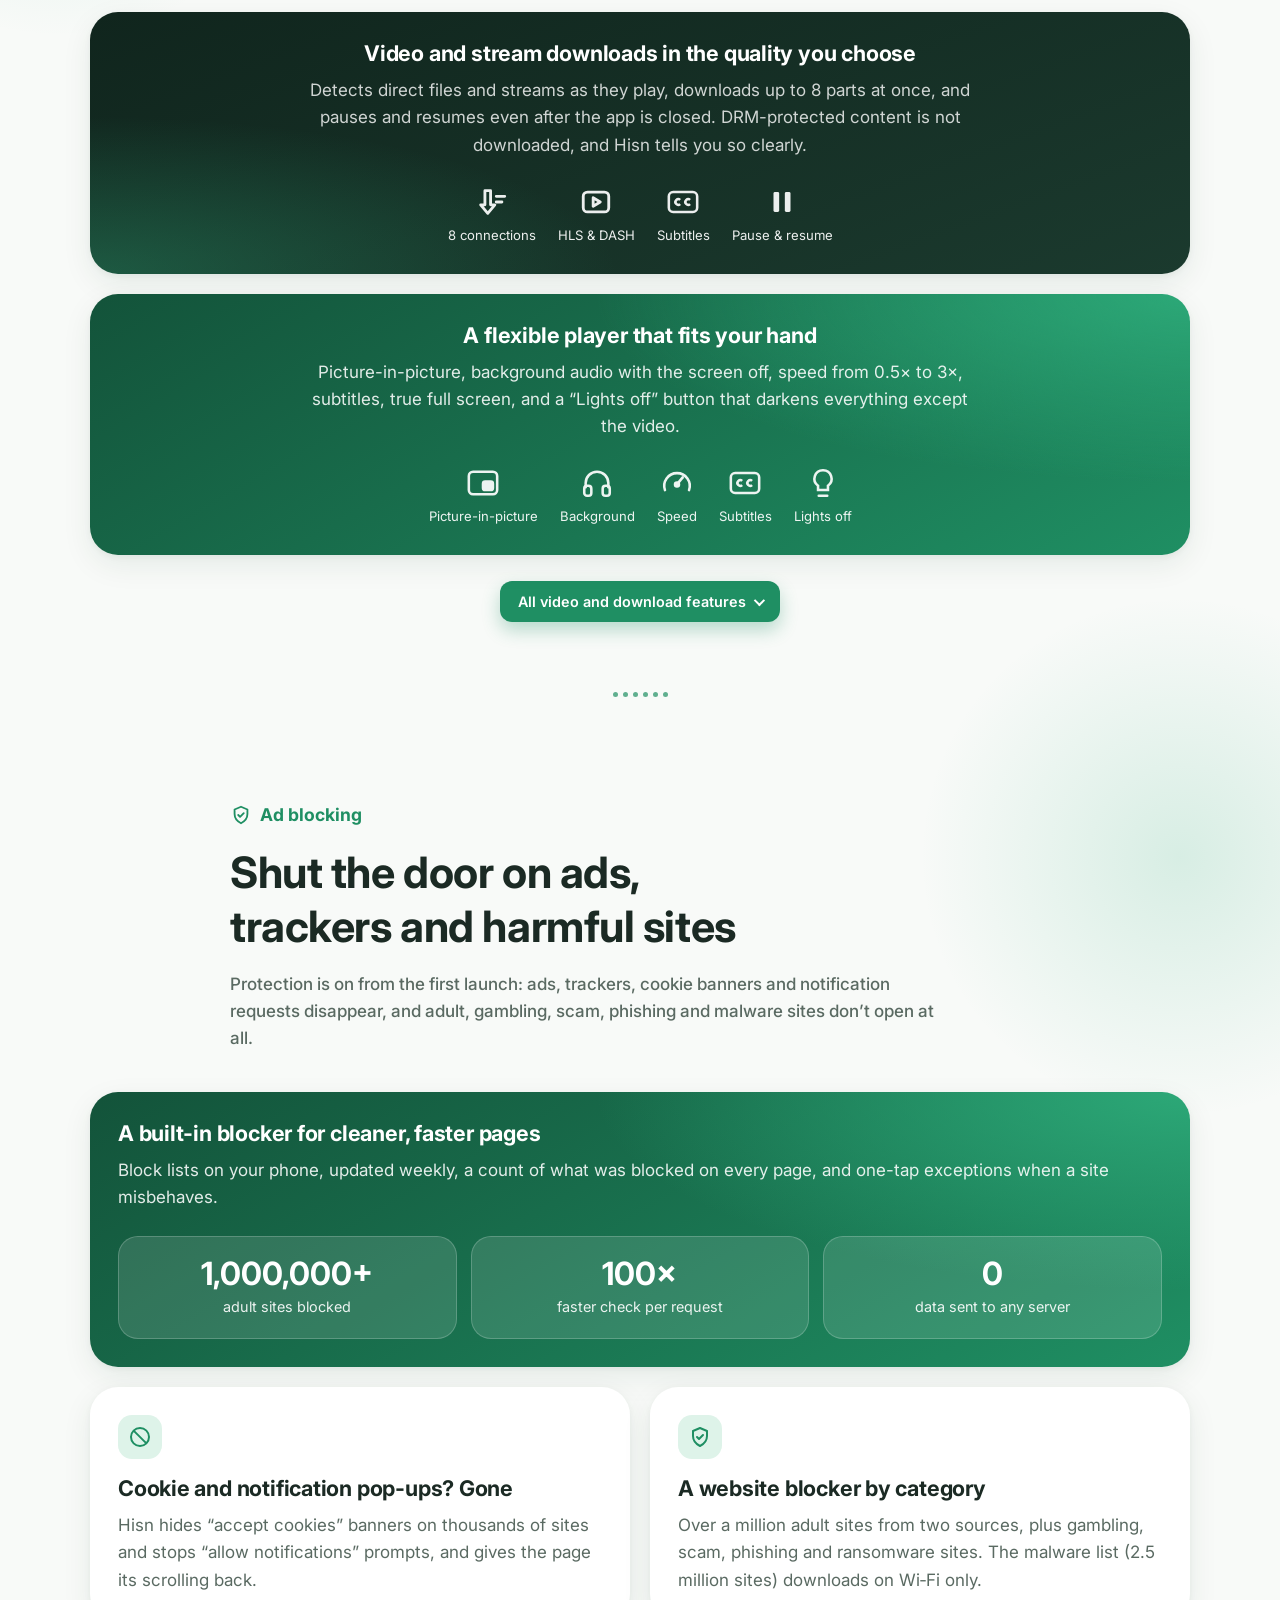
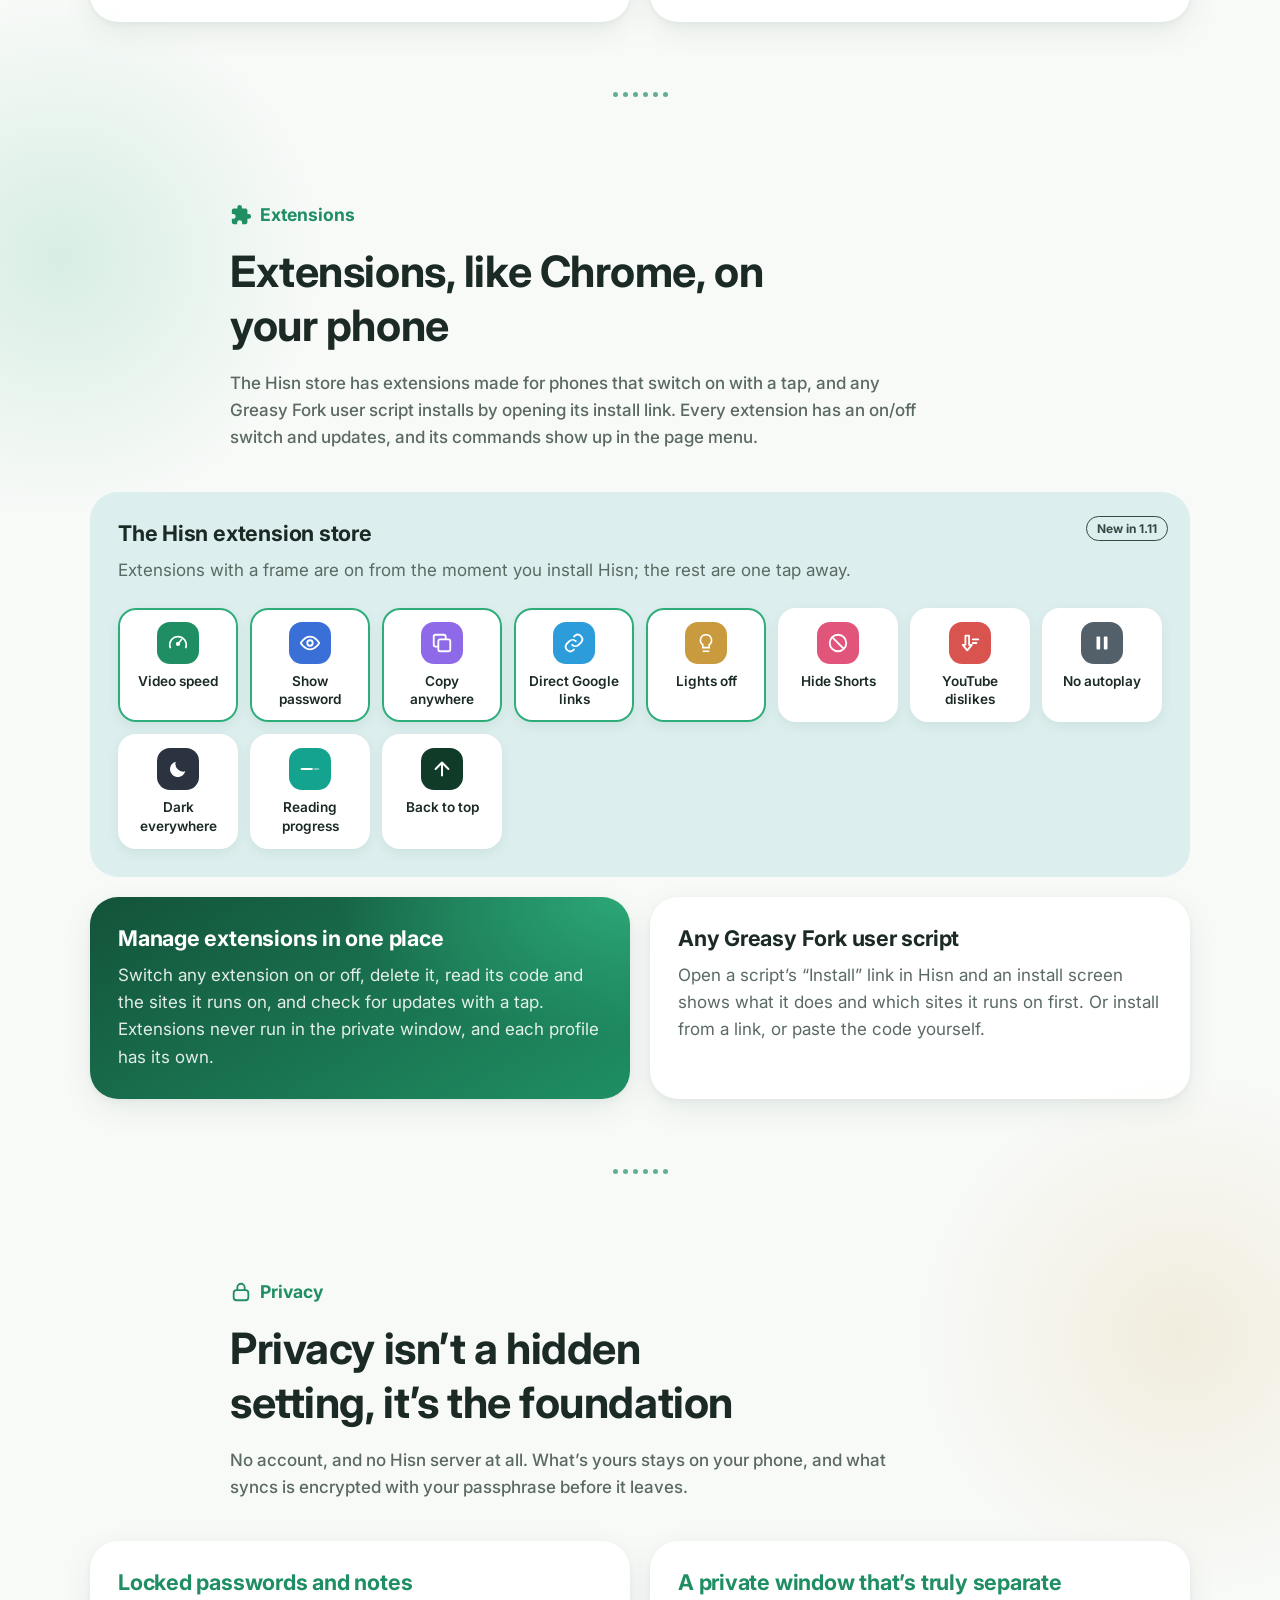
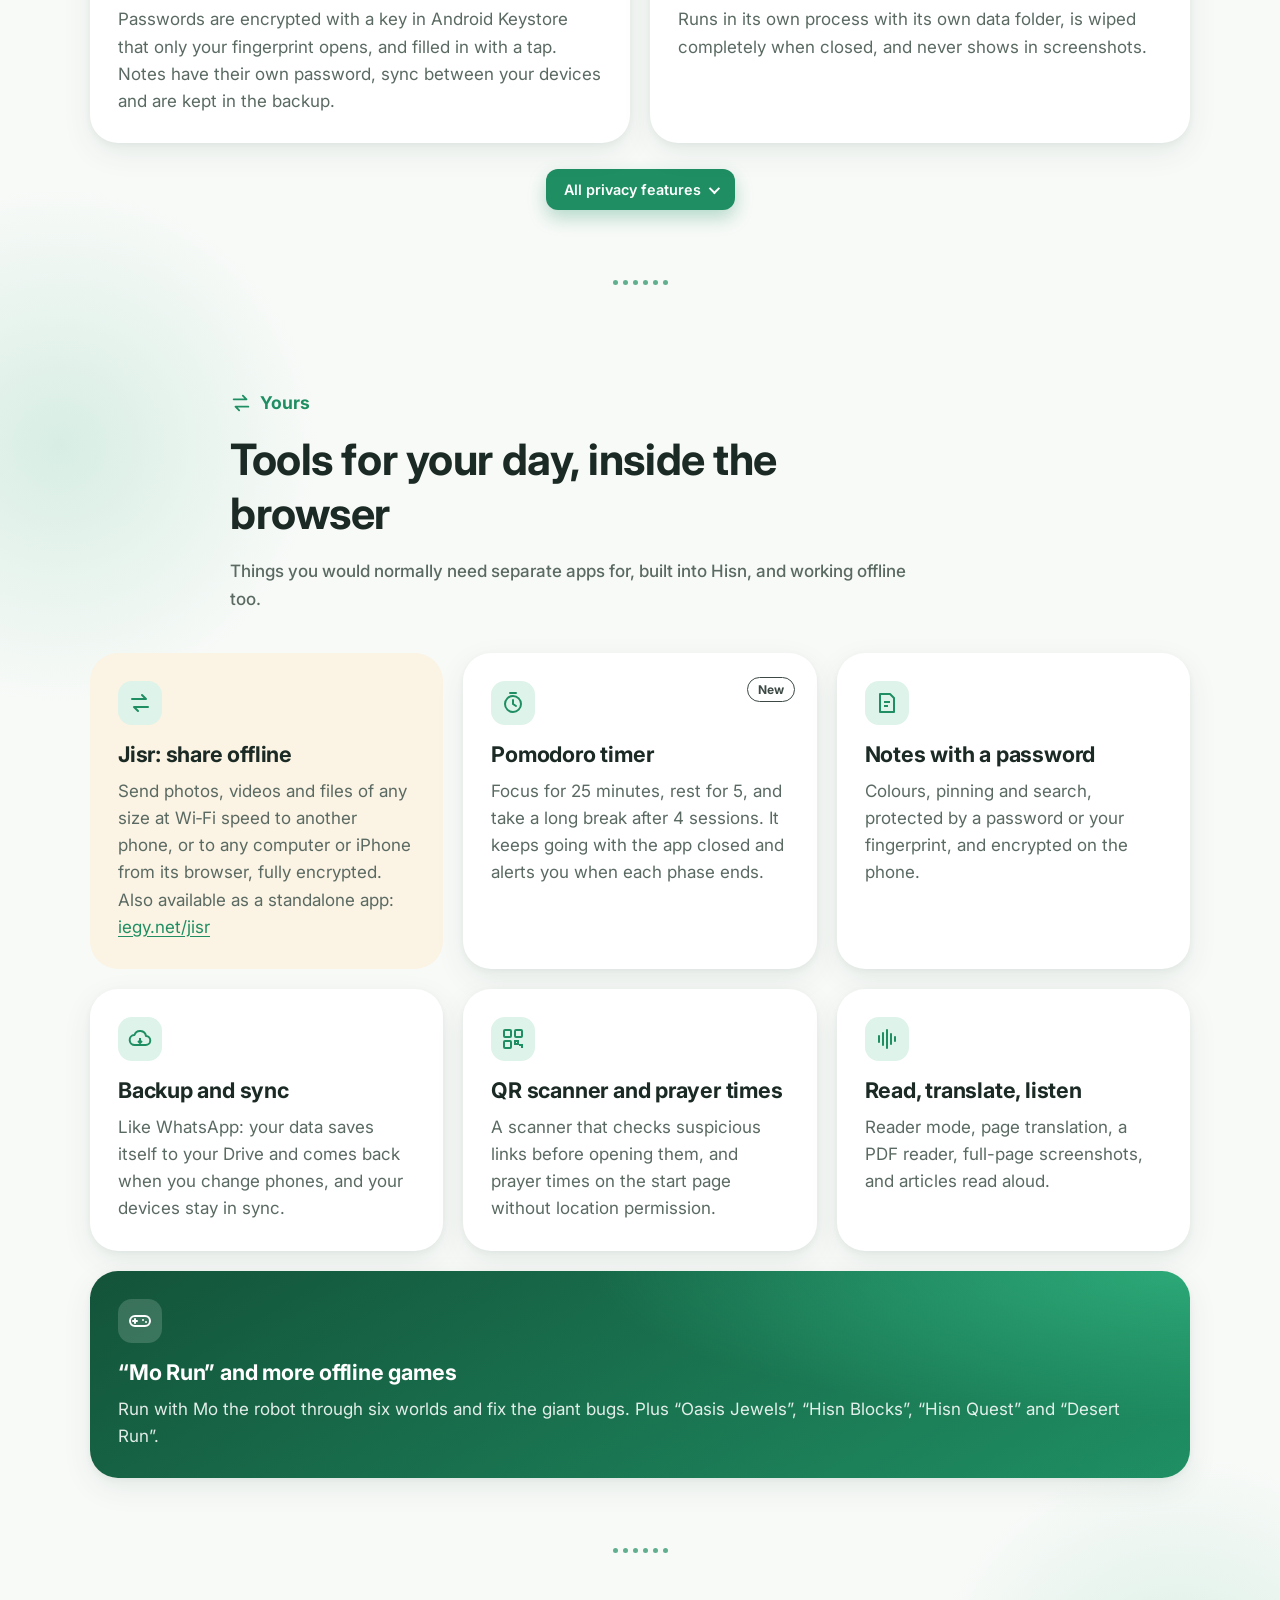
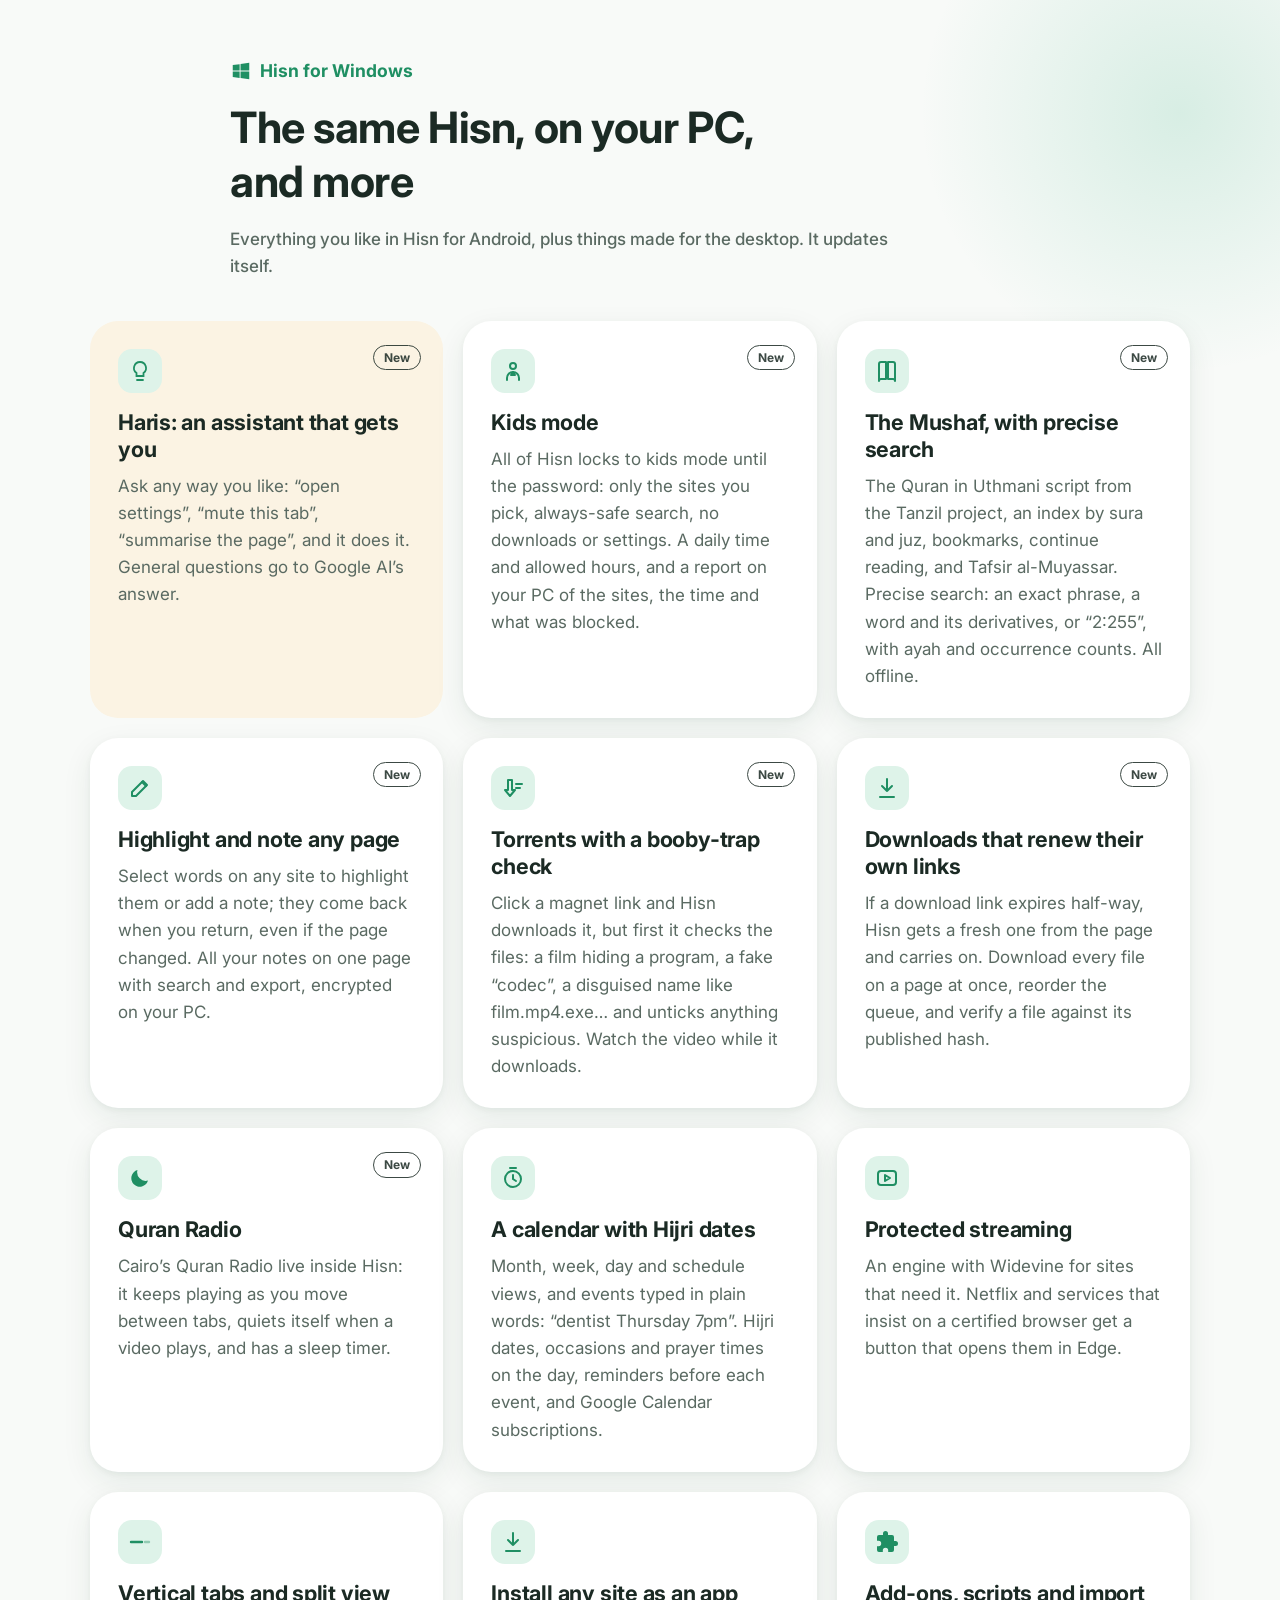
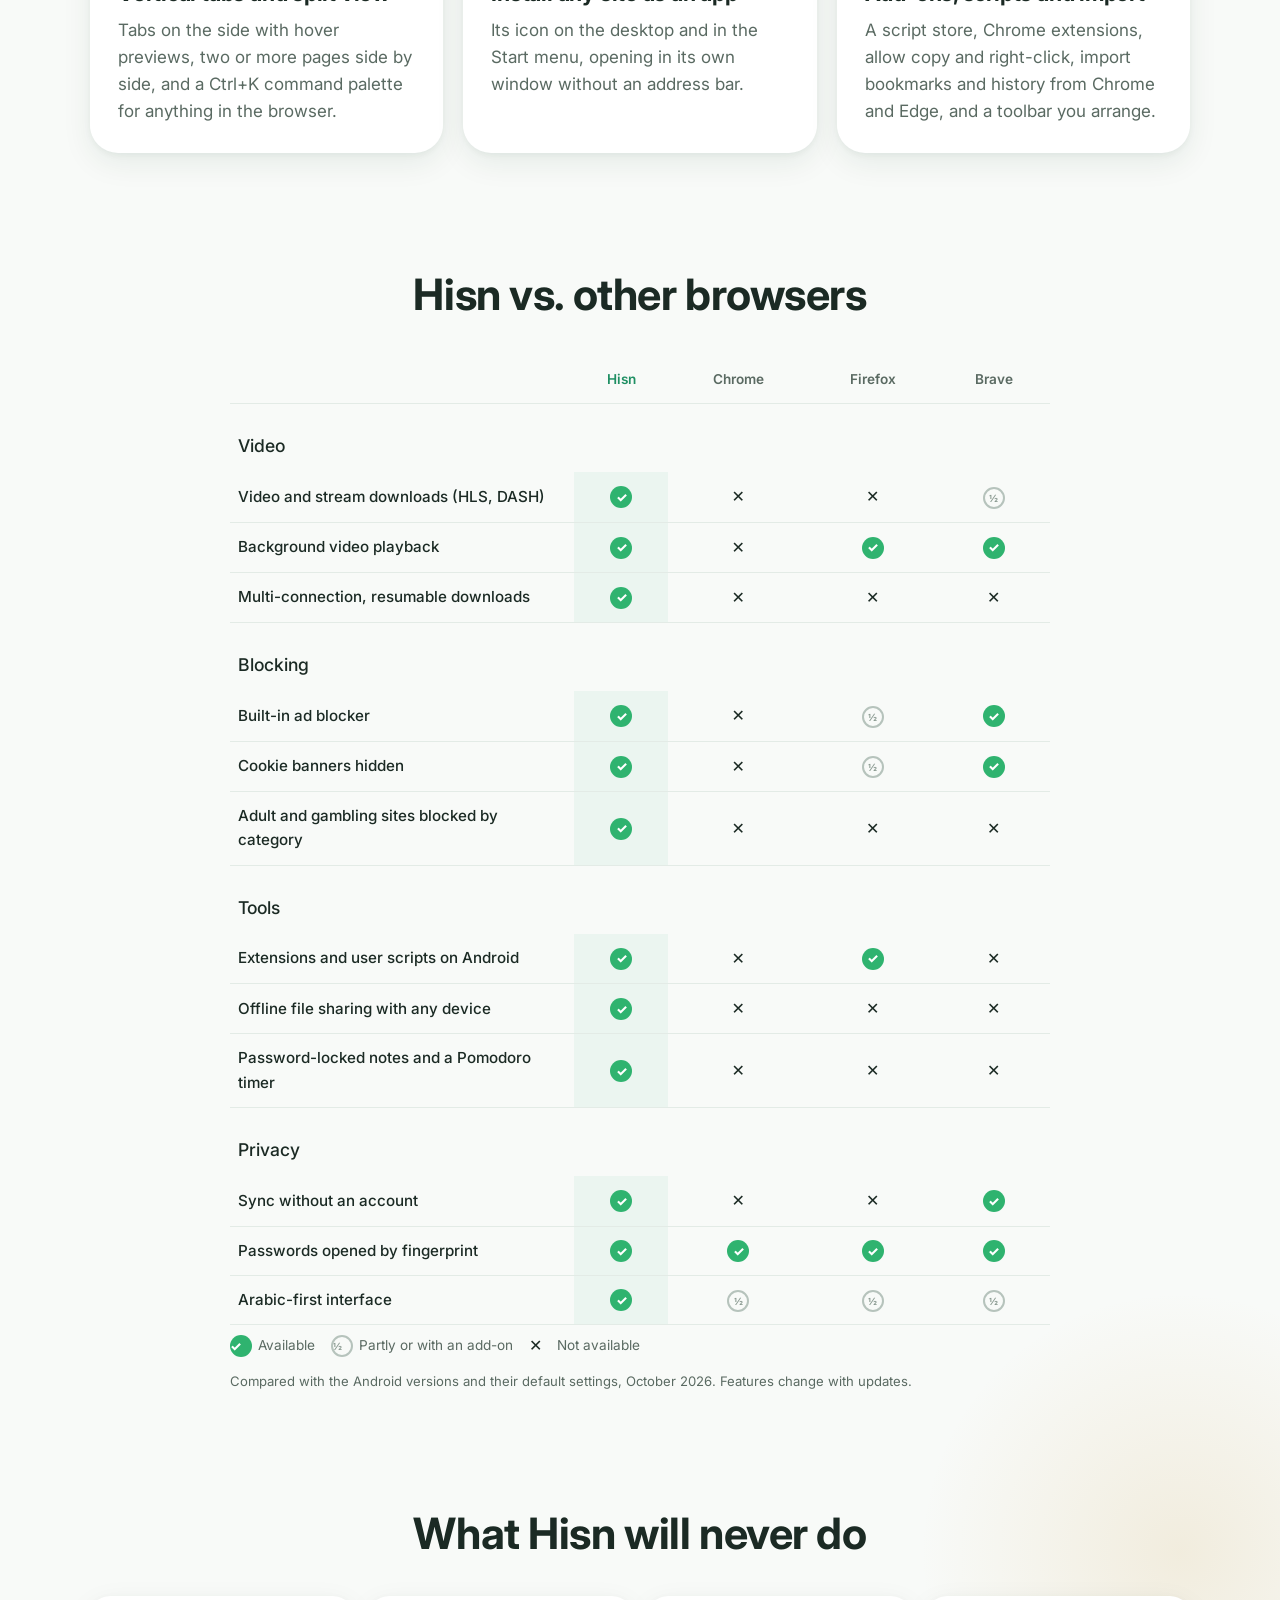
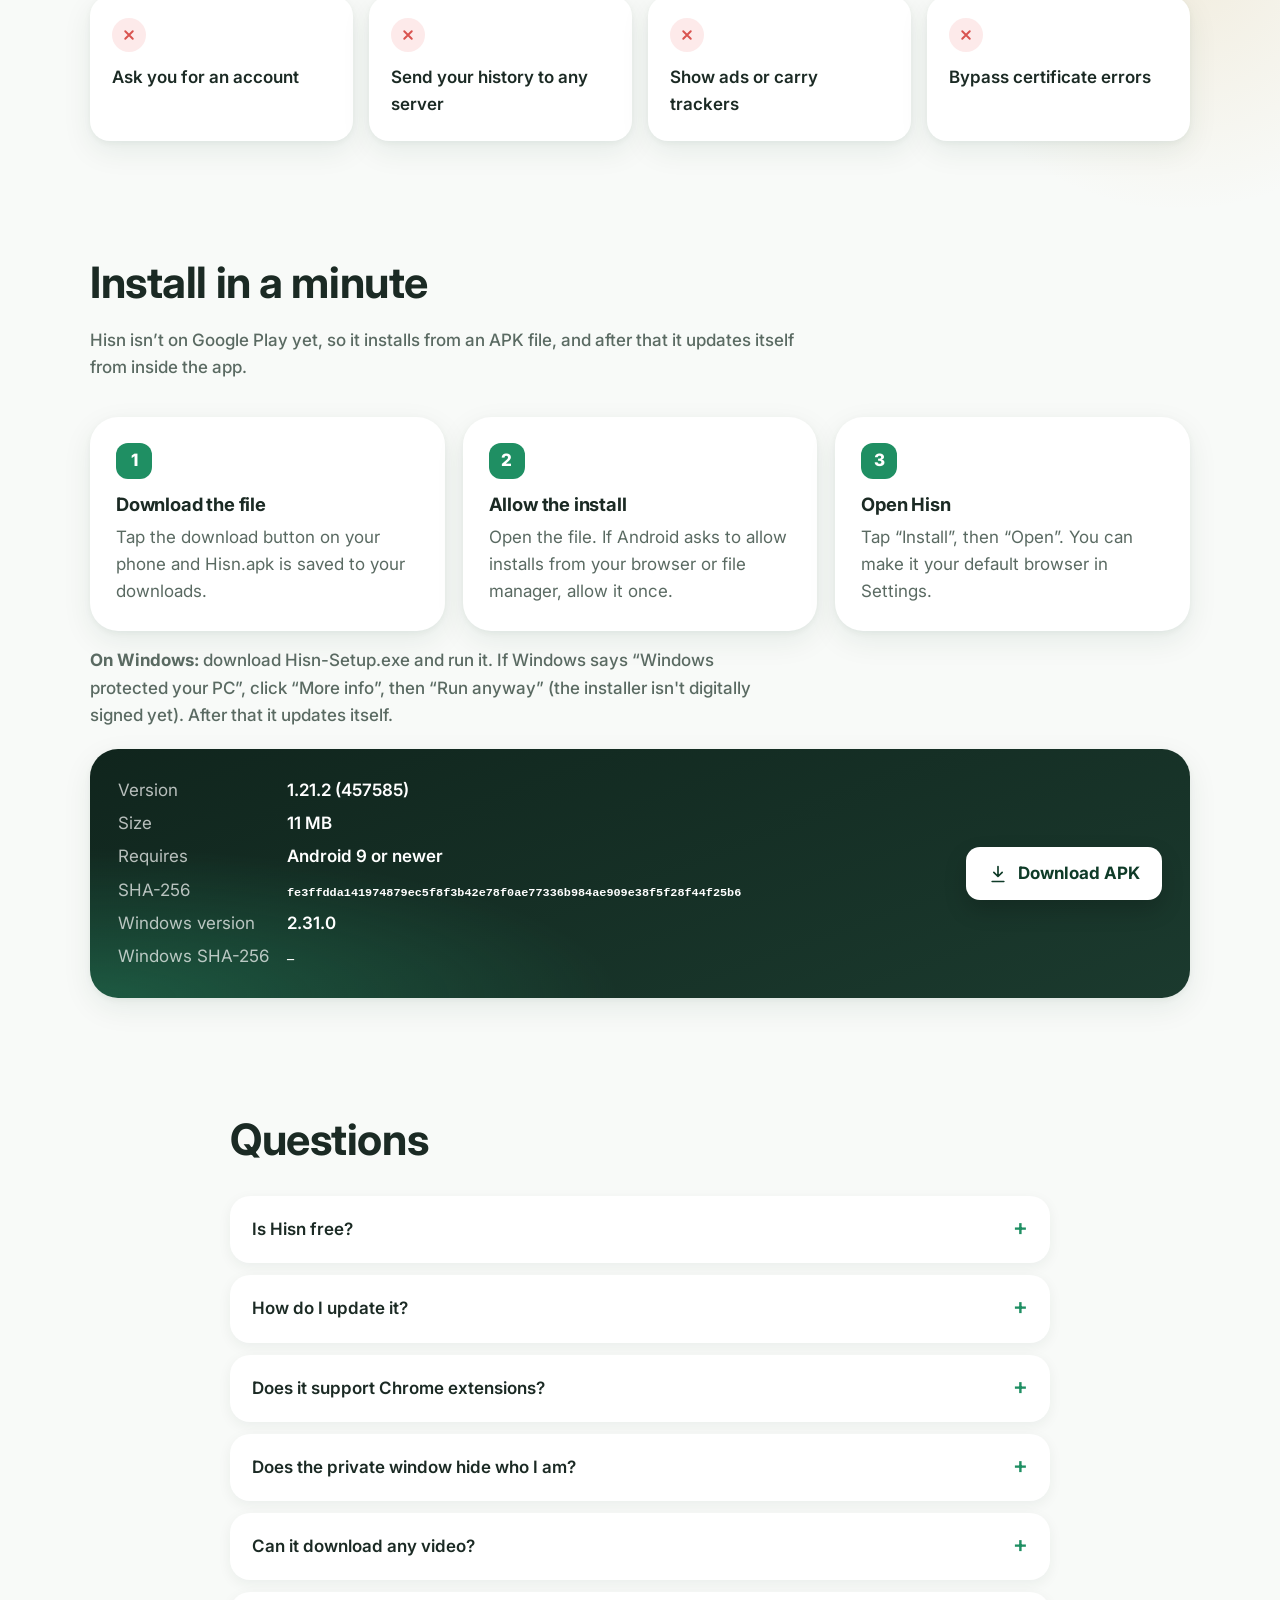
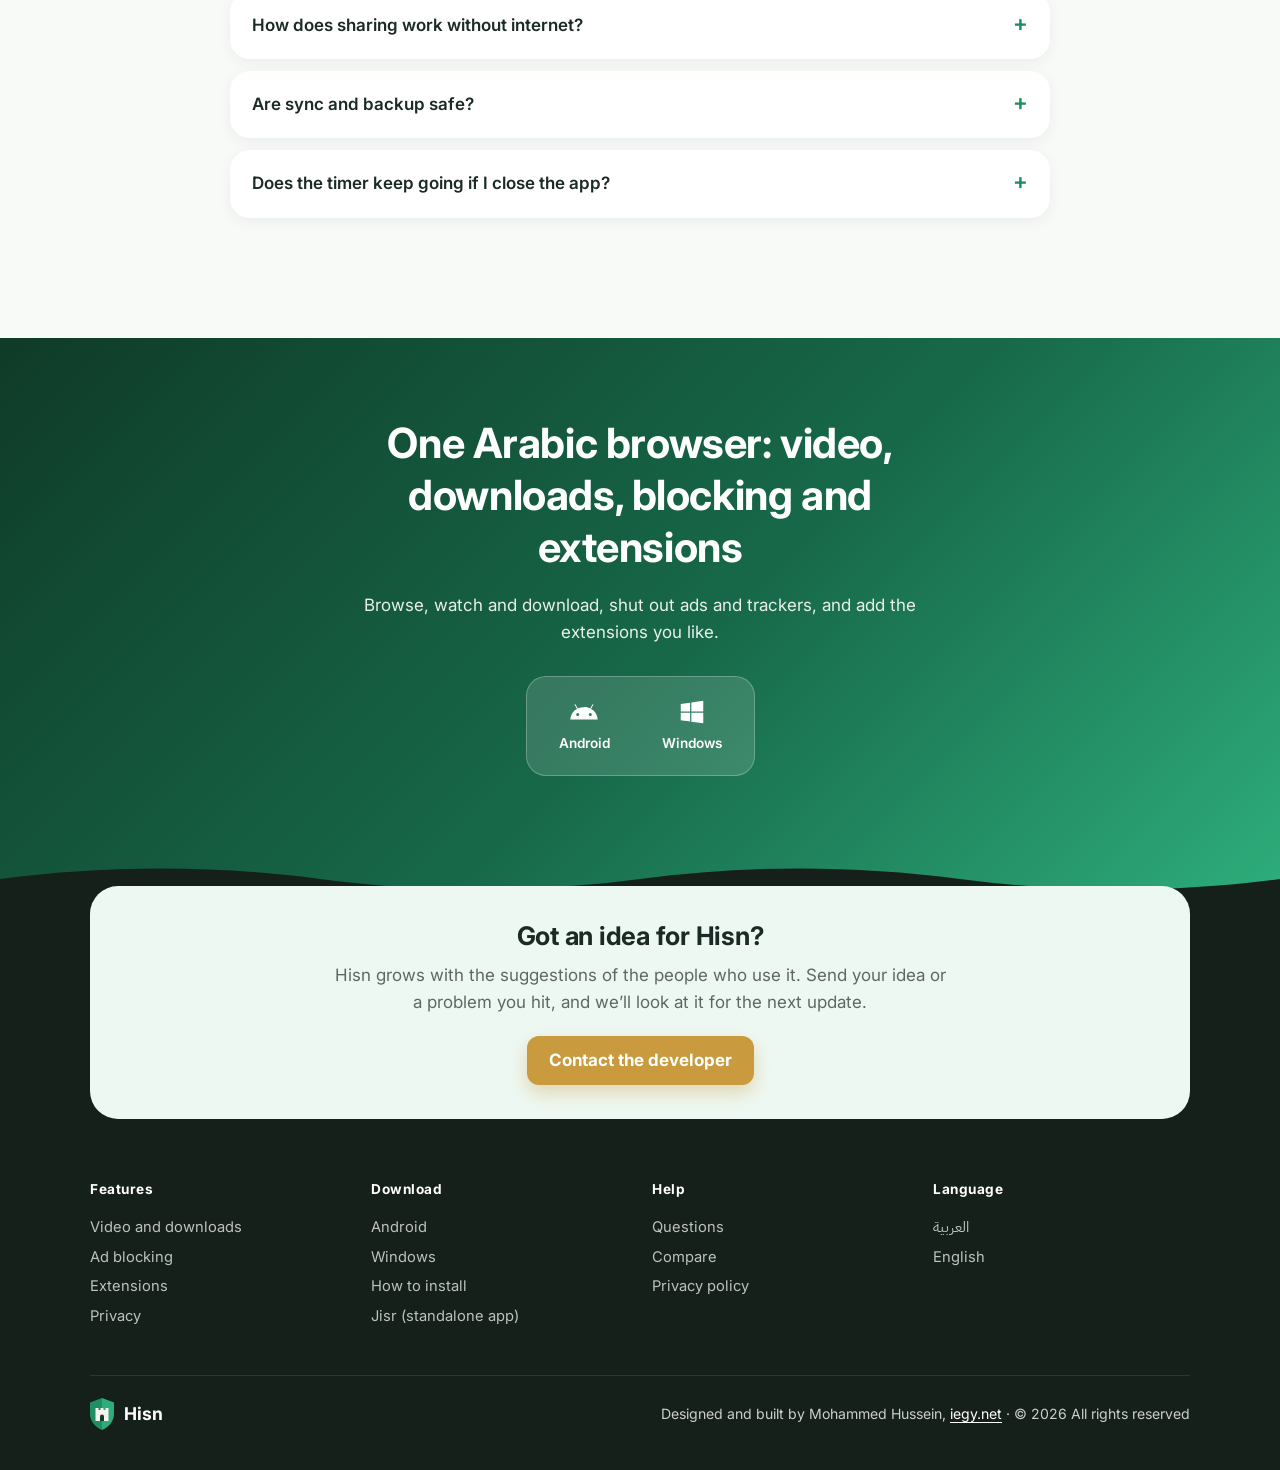
==== commit 9f5e6afb: "Hisn for Windows 2.31.0: kids mode" ====
--- a/en/index.html
+++ b/en/index.html
@@ -44,6 +44,7 @@
     <symbol id="i-pause" viewBox="0 0 24 24" fill="currentColor"><rect x="6" y="5" width="4" height="14" rx="1"/><rect x="14" y="5" width="4" height="14" rx="1"/></symbol>
     <symbol id="i-book" viewBox="0 0 24 24" fill="none" stroke="currentColor" stroke-width="2" stroke-linecap="round" stroke-linejoin="round"><path d="M4 5a2 2 0 0 1 2-2h5v17H6a2 2 0 0 0-2 2z"/><path d="M20 5a2 2 0 0 0-2-2h-5v17h5a2 2 0 0 1 2 2z"/></symbol>
     <symbol id="i-pen" viewBox="0 0 24 24" fill="none" stroke="currentColor" stroke-width="2" stroke-linecap="round" stroke-linejoin="round"><path d="M4 20h4L19 9l-4-4L4 16z"/><path d="M14 6l4 4"/></symbol>
+    <symbol id="i-kid" viewBox="0 0 24 24" fill="none" stroke="currentColor" stroke-width="2" stroke-linecap="round" stroke-linejoin="round"><circle cx="12" cy="7" r="3"/><path d="M6 21v-2a6 6 0 0 1 12 0v2"/><path d="M12 13l-2 3h4z"/></symbol>
     <symbol id="i-moon" viewBox="0 0 24 24" fill="currentColor"><path d="M20 14.5A8.5 8.5 0 0 1 9.5 4a8.5 8.5 0 1 0 10.5 10.5z"/></symbol>
     <symbol id="i-bar" viewBox="0 0 24 24" fill="none" stroke="currentColor" stroke-width="2.4" stroke-linecap="round"><path d="M3 12h11"/><path d="M17 12h4" opacity=".4"/></symbol>
     <symbol id="i-up" viewBox="0 0 24 24" fill="none" stroke="currentColor" stroke-width="2.2" stroke-linecap="round" stroke-linejoin="round"><path d="M12 19V5M5 12l7-7 7 7"/></symbol>
@@ -297,6 +298,7 @@
     <div class="wrap">
       <div class="cards g3">
         <article class="card cream rv"><div class="ico"><svg><use href="#i-bulb"/></svg></div><span class="tag">New</span><h3>Haris: an assistant that gets you</h3><p>Ask any way you like: “open settings”, “mute this tab”, “summarise the page”, and it does it. General questions go to Google AI’s answer.</p></article>
+        <article class="card rv"><div class="ico"><svg><use href="#i-kid"/></svg></div><span class="tag">New</span><h3>Kids mode</h3><p>All of Hisn locks to kids mode until the password: only the sites you pick, always-safe search, no downloads or settings. A daily time and allowed hours, and a report on your PC of the sites, the time and what was blocked.</p></article>
         <article class="card rv"><div class="ico"><svg><use href="#i-book"/></svg></div><span class="tag">New</span><h3>The Mushaf, with precise search</h3><p>The Quran in Uthmani script from the Tanzil project, an index by sura and juz, bookmarks, continue reading, and Tafsir al-Muyassar. Precise search: an exact phrase, a word and its derivatives, or “2:255”, with ayah and occurrence counts. All offline.</p></article>
         <article class="card rv"><div class="ico"><svg><use href="#i-pen"/></svg></div><span class="tag">New</span><h3>Highlight and note any page</h3><p>Select words on any site to highlight them or add a note; they come back when you return, even if the page changed. All your notes on one page with search and export, encrypted on your PC.</p></article>
         <article class="card rv"><div class="ico"><svg><use href="#i-down"/></svg></div><span class="tag">New</span><h3>Torrents with a booby-trap check</h3><p>Click a magnet link and Hisn downloads it, but first it checks the files: a film hiding a program, a fake “codec”, a disguised name like film.mp4.exe… and unticks anything suspicious. Watch the video while it downloads.</p></article>
@@ -370,7 +372,7 @@
           <dt>Size</dt><dd><span data-hisn="size">11</span> MB</dd>
           <dt>Requires</dt><dd>Android 9 or newer</dd>
           <dt>SHA-256</dt><dd><code data-hisn="sha">fe3ffdda141974879ec5f8f3b42e78f0ae77336b984ae909e38f5f28f44f25b6</code></dd>
-          <dt>Windows version</dt><dd data-hisn="win-version">2.30.0</dd>
+          <dt>Windows version</dt><dd data-hisn="win-version">2.31.0</dd>
           <dt>Windows SHA-256</dt><dd><code data-hisn="win-sha">—</code></dd>
         </dl>
         <a class="btn" href="../download/Hisn.apk"><svg><use href="#i-dl"/></svg>Download APK</a>
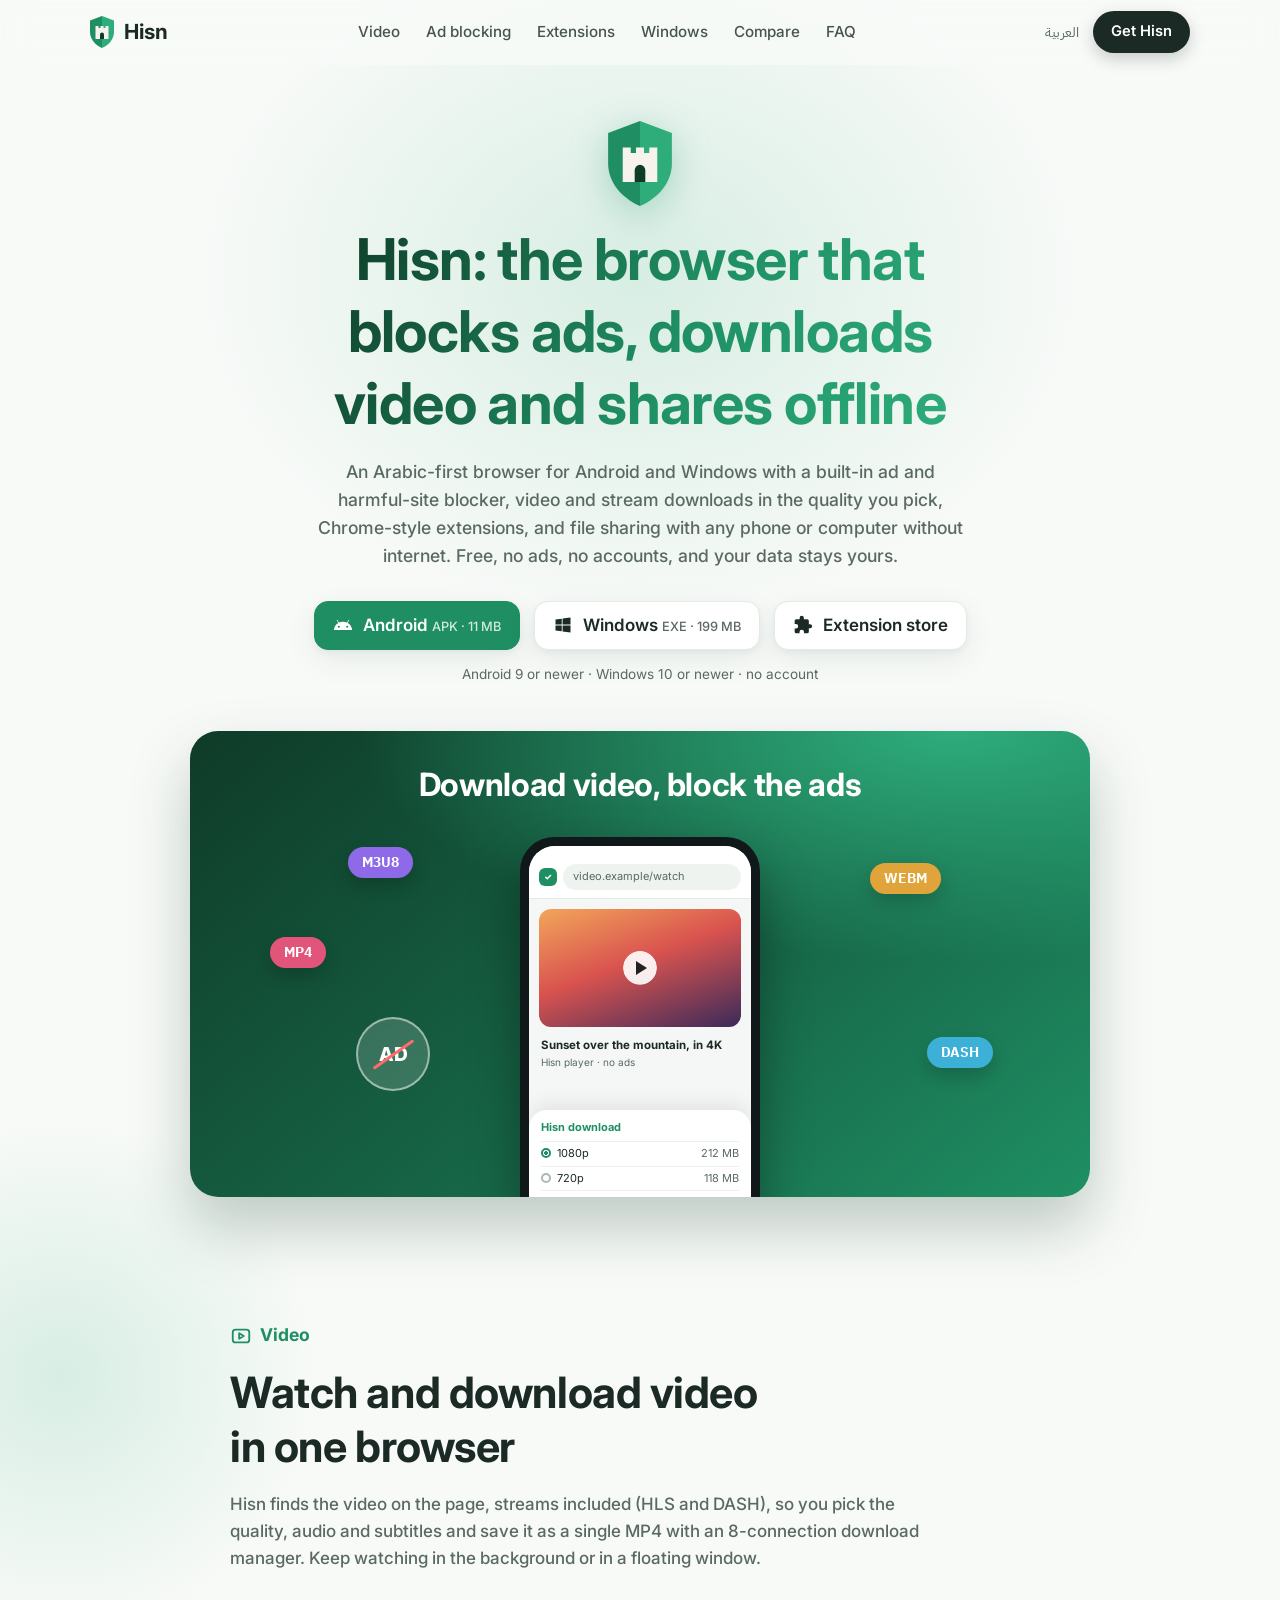
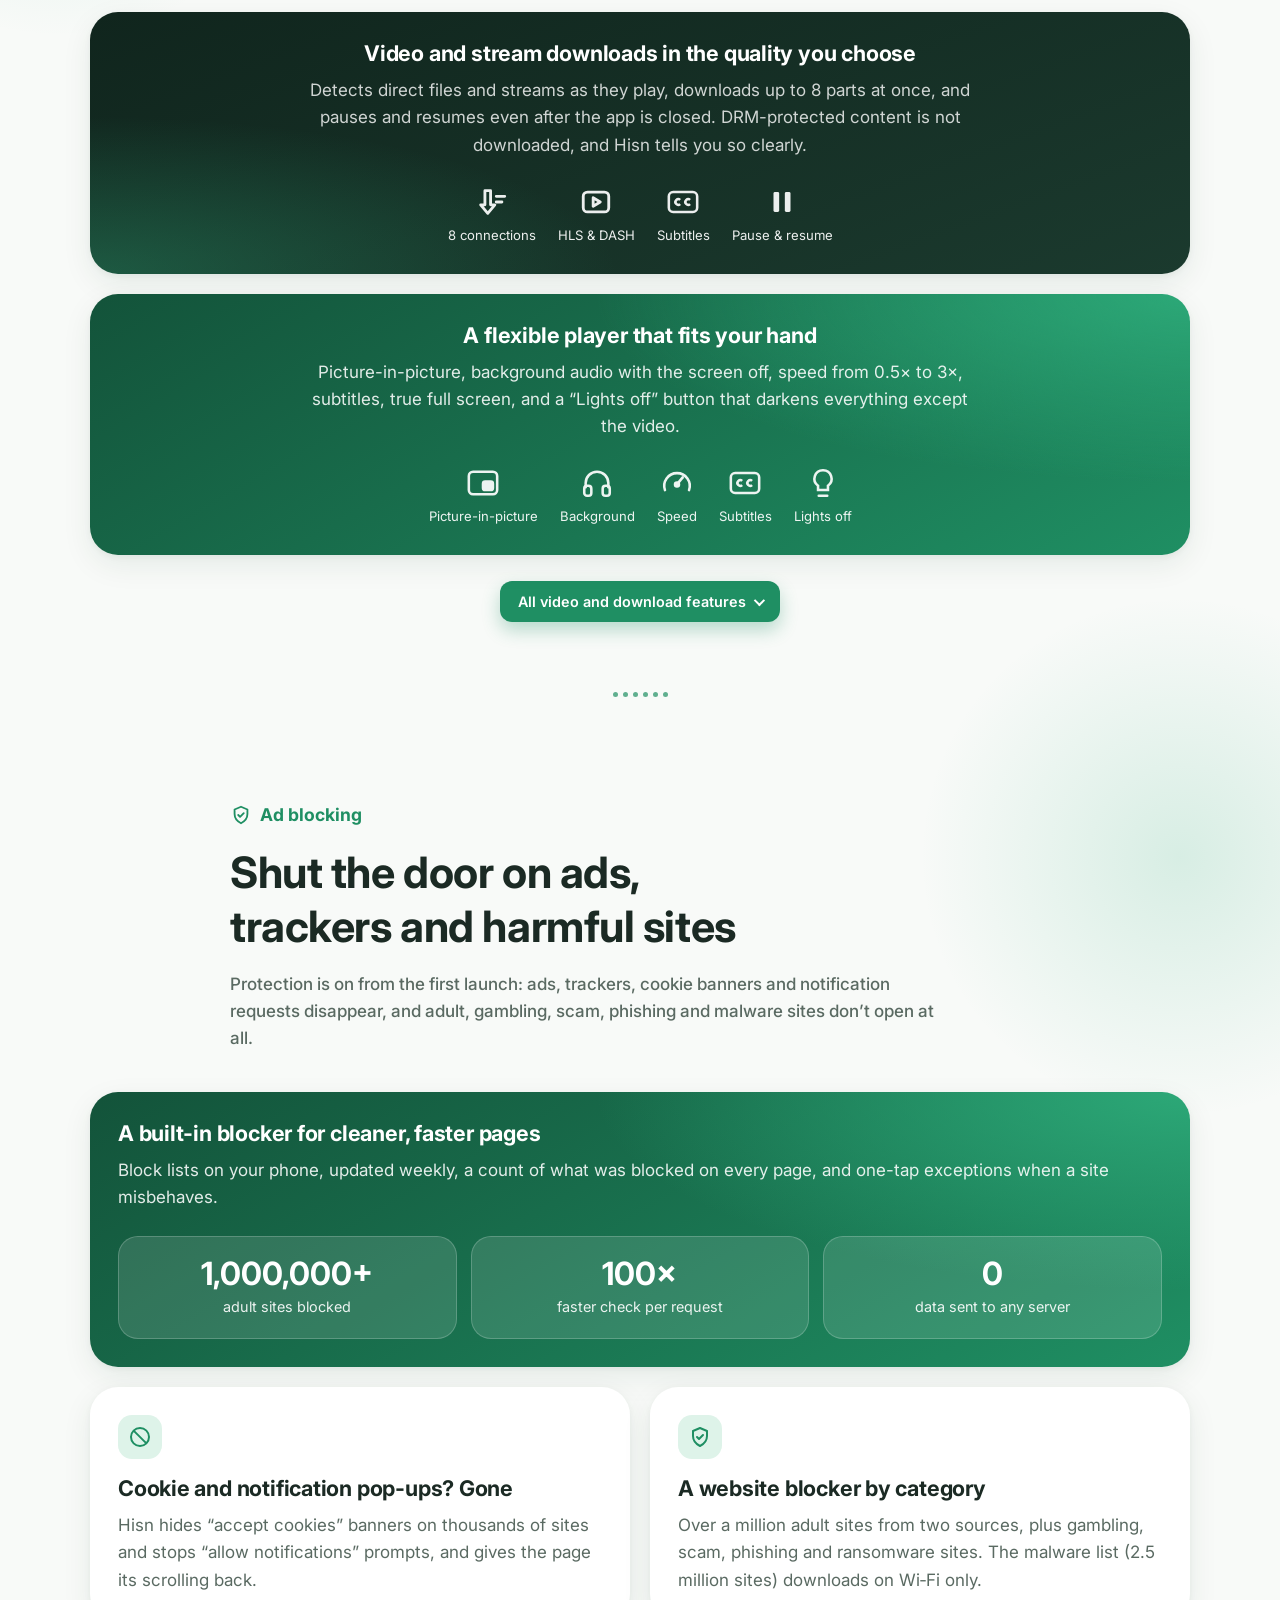
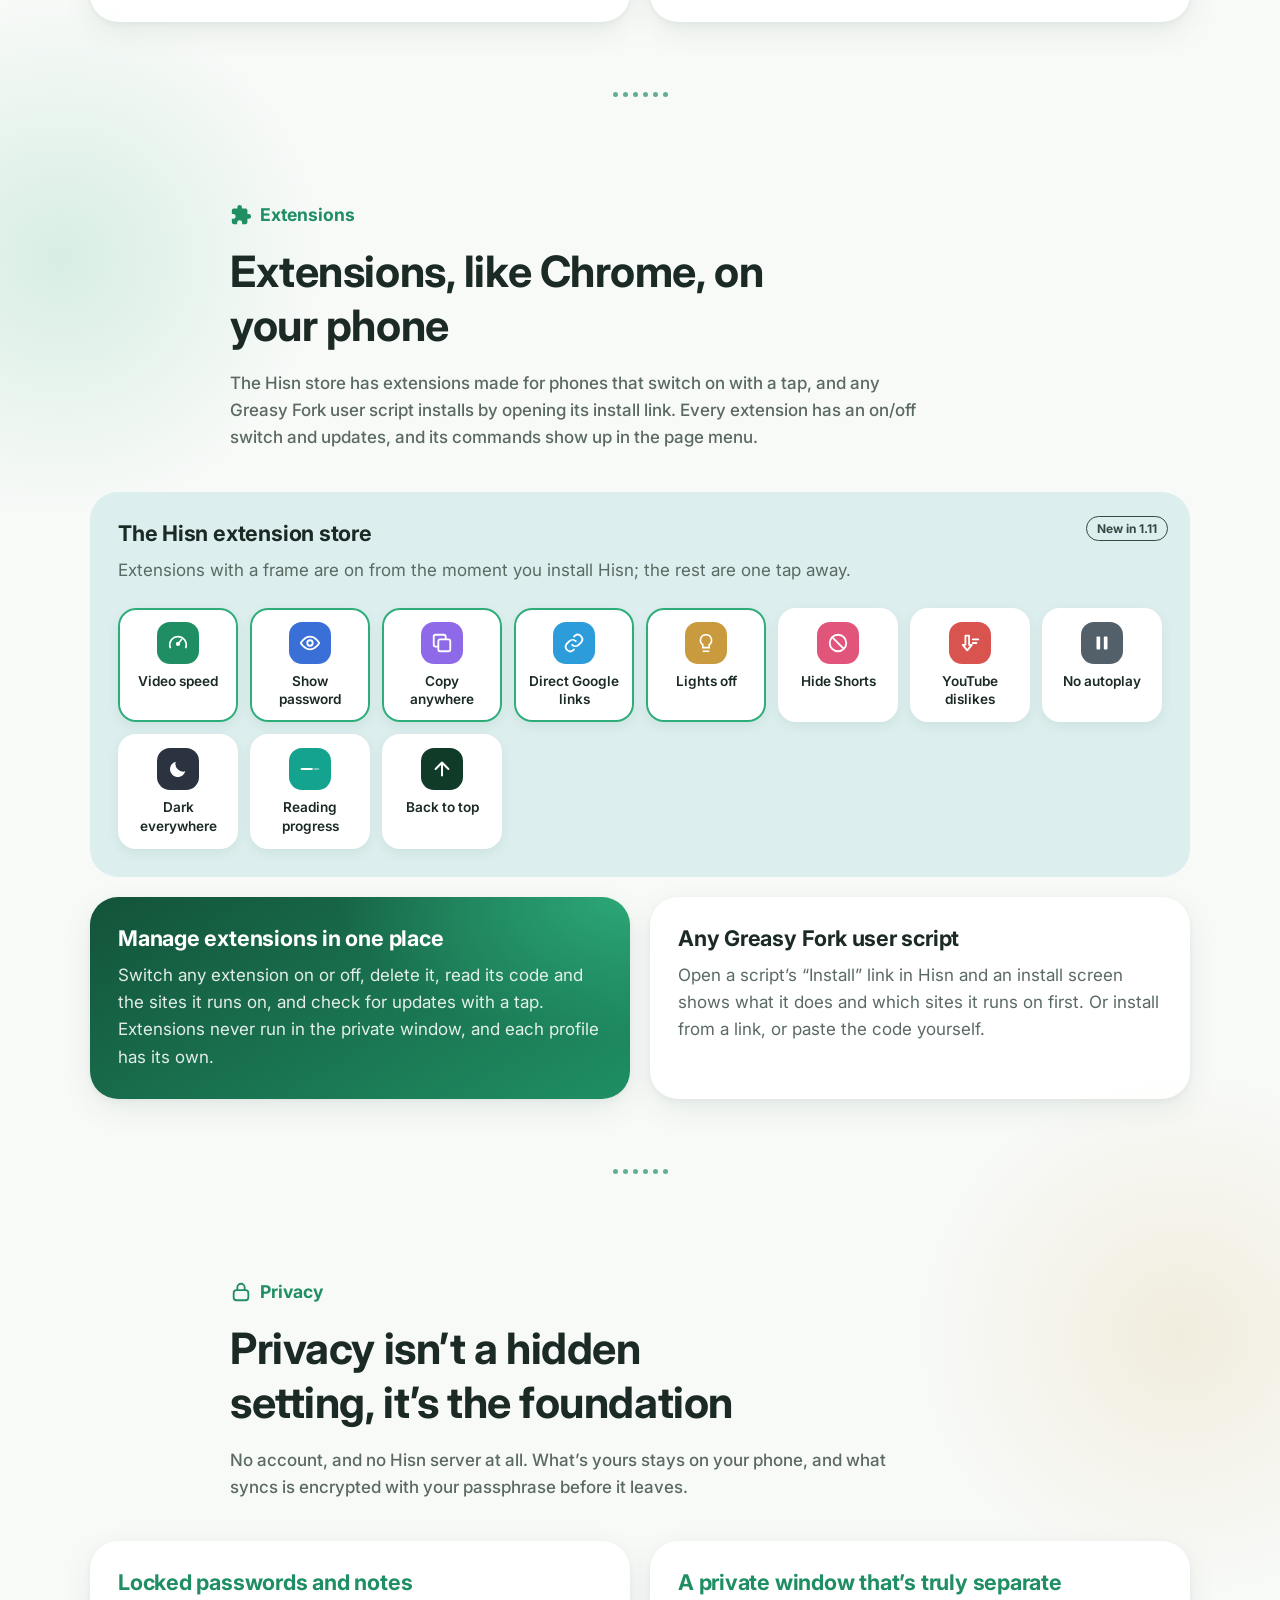
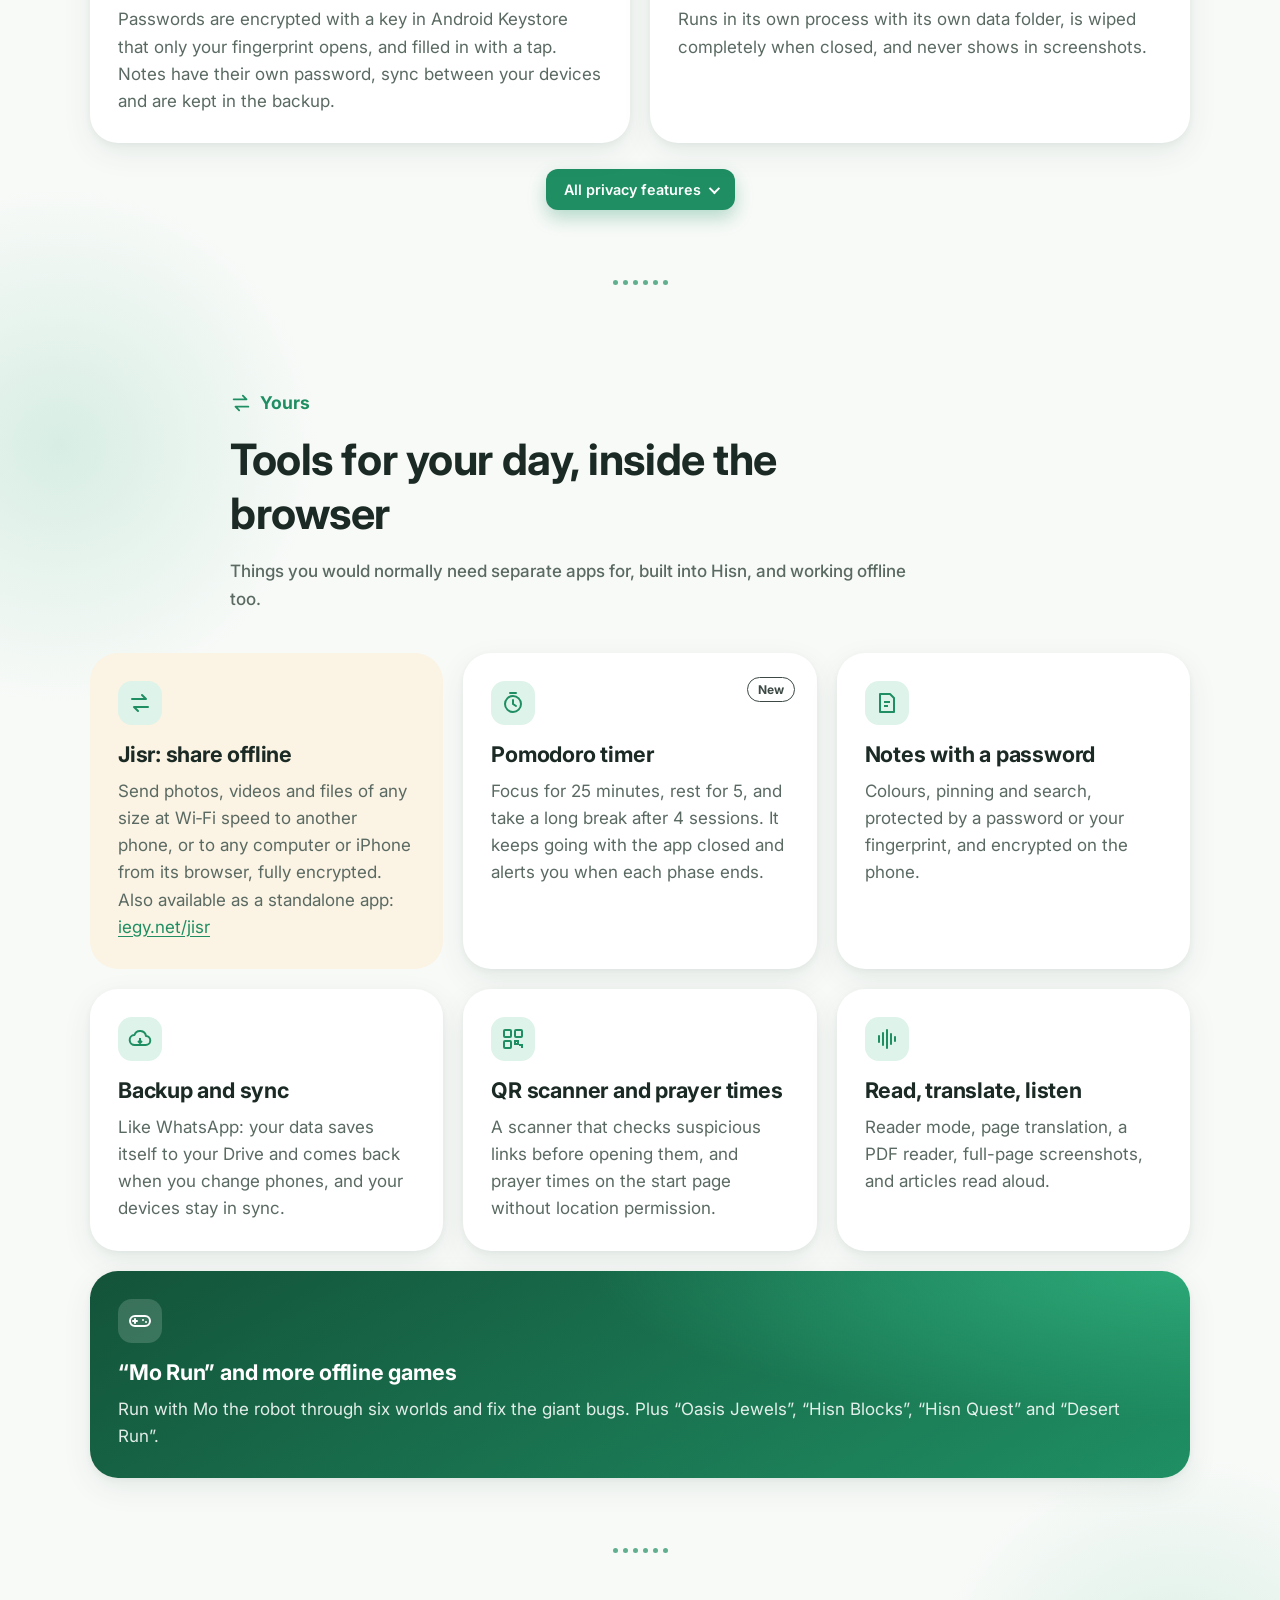
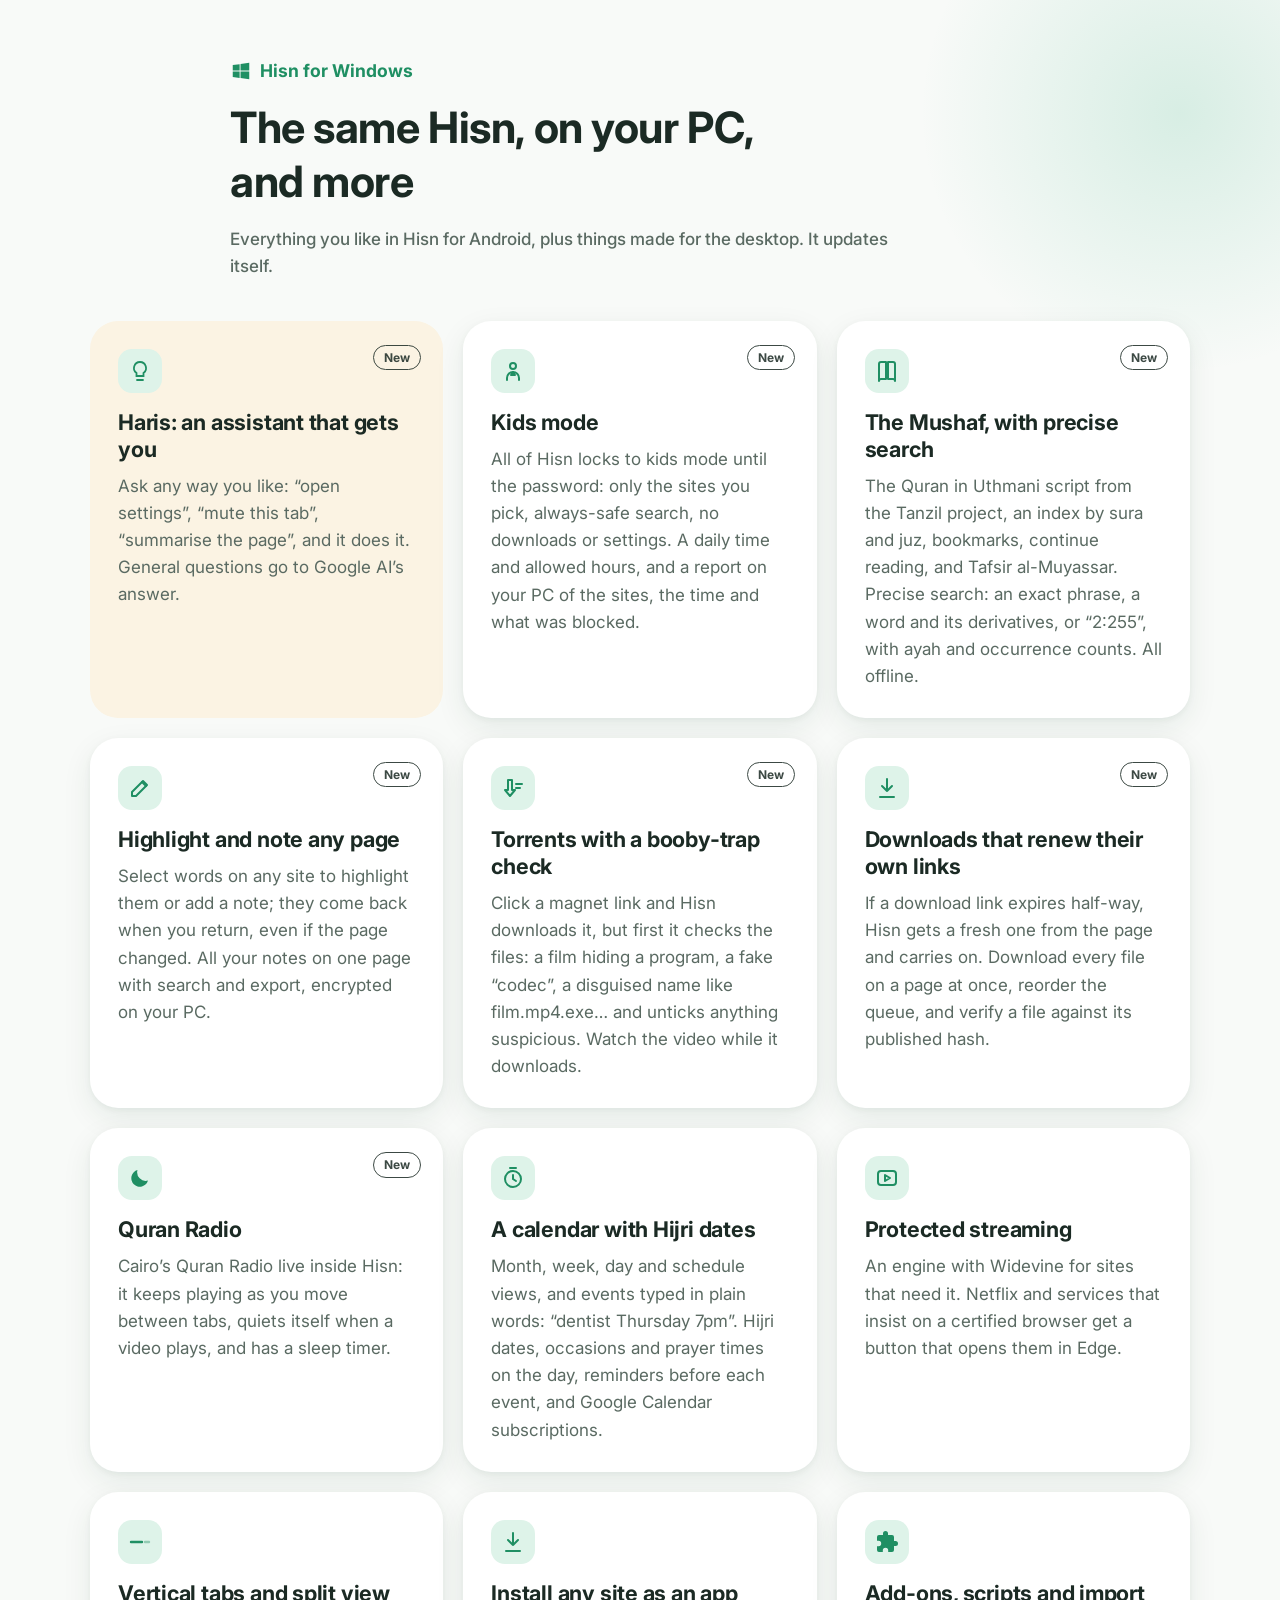
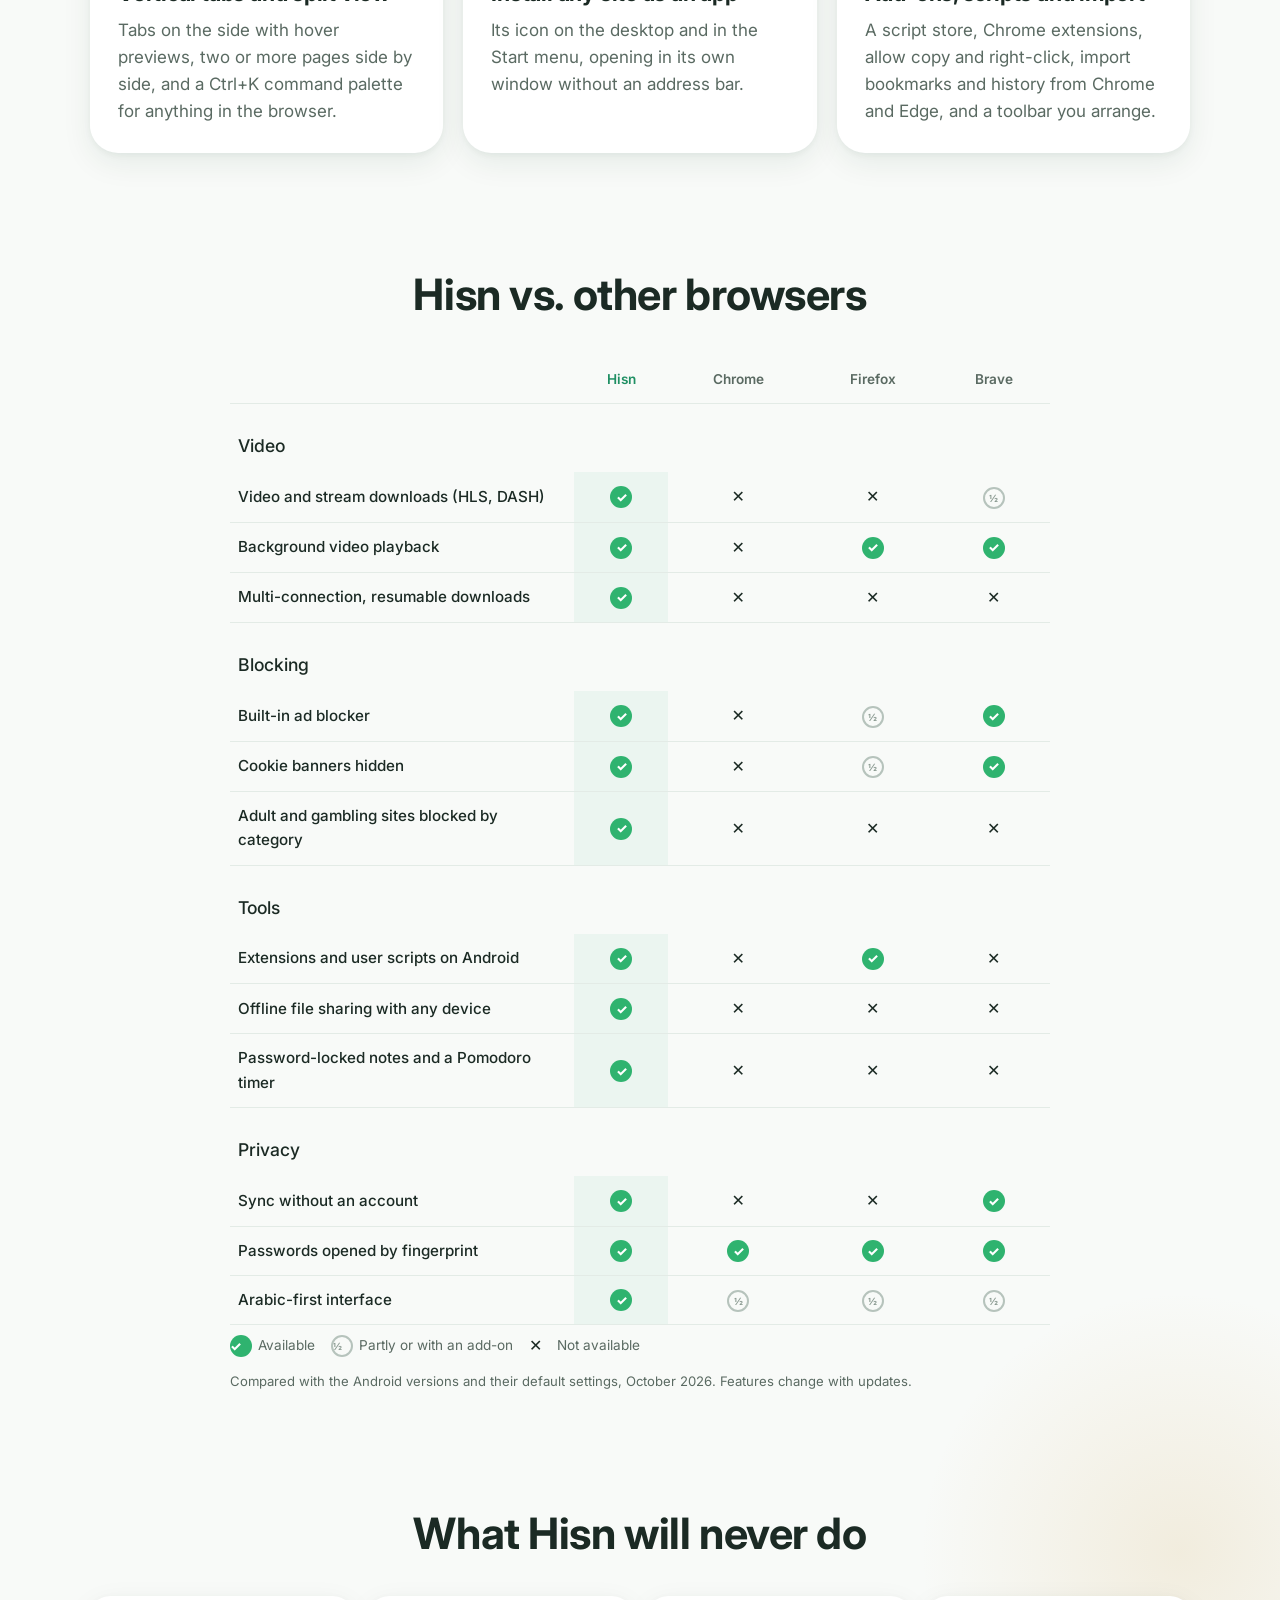
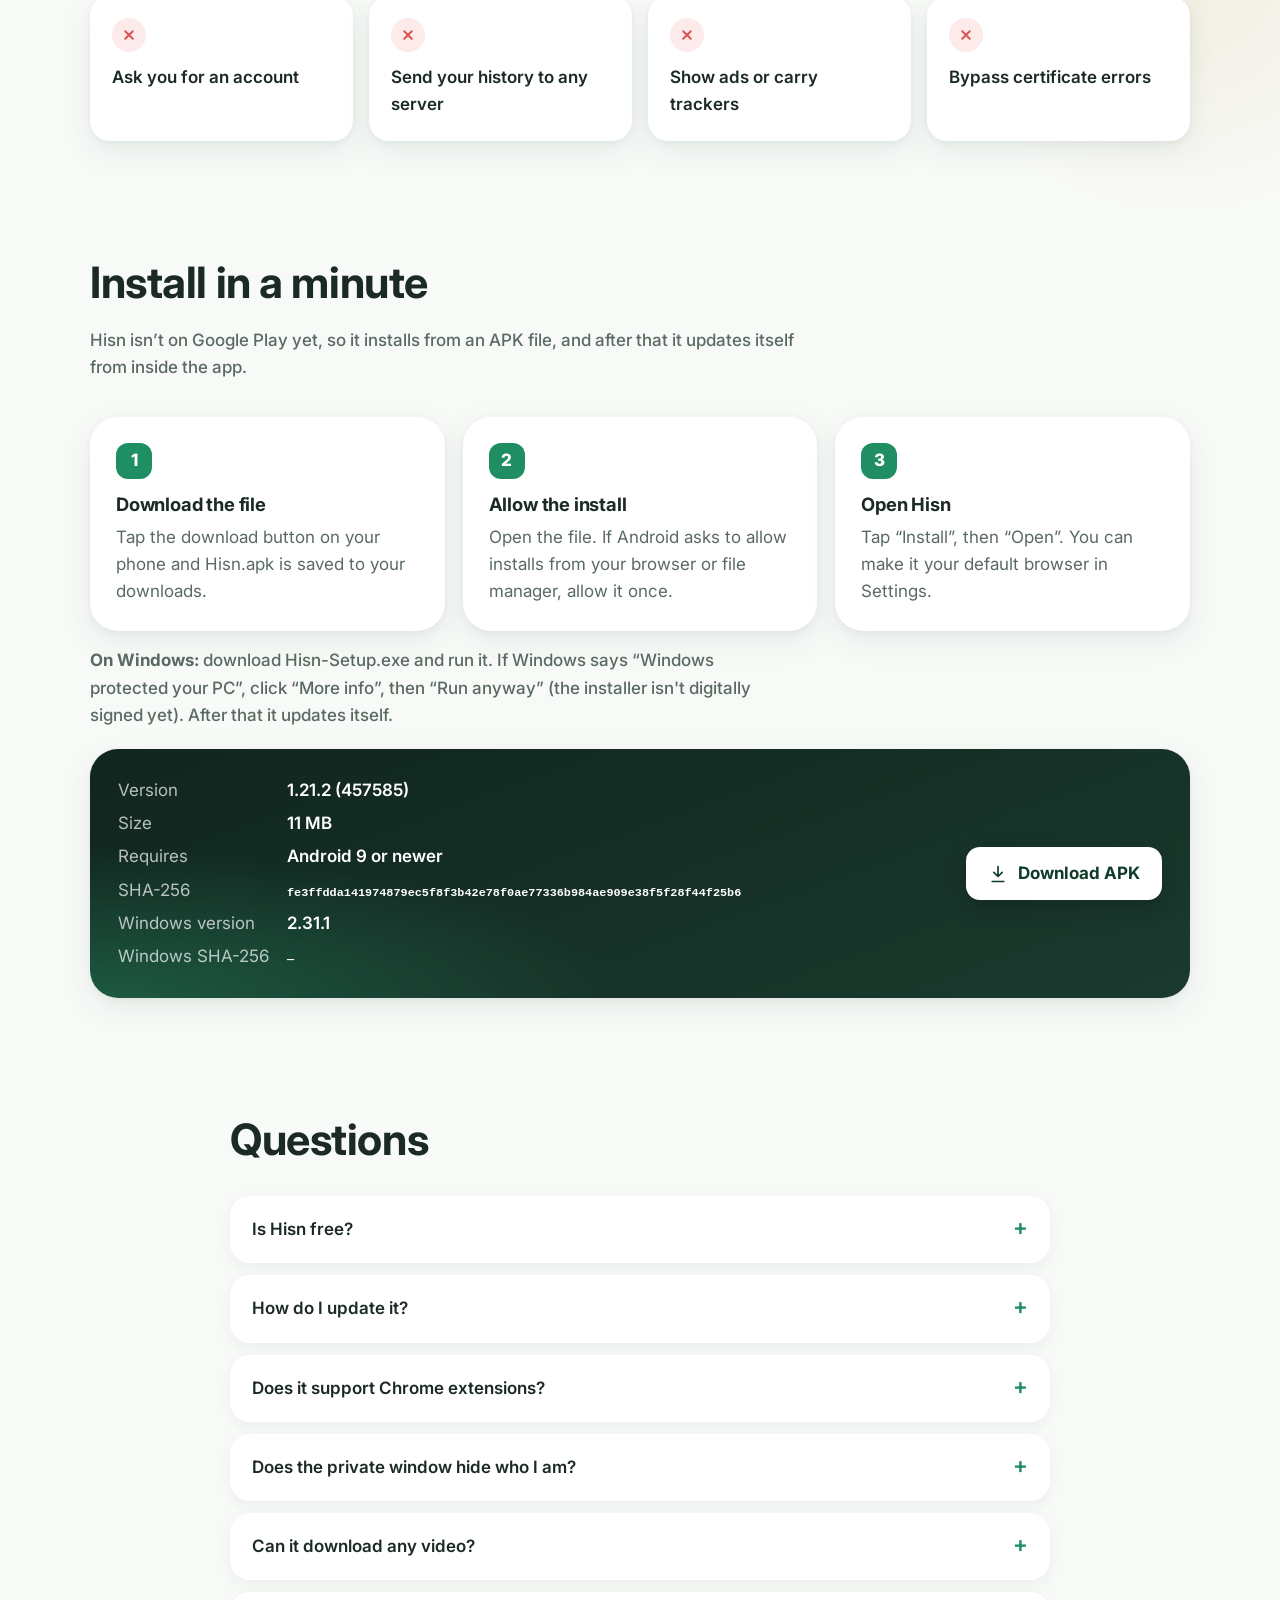
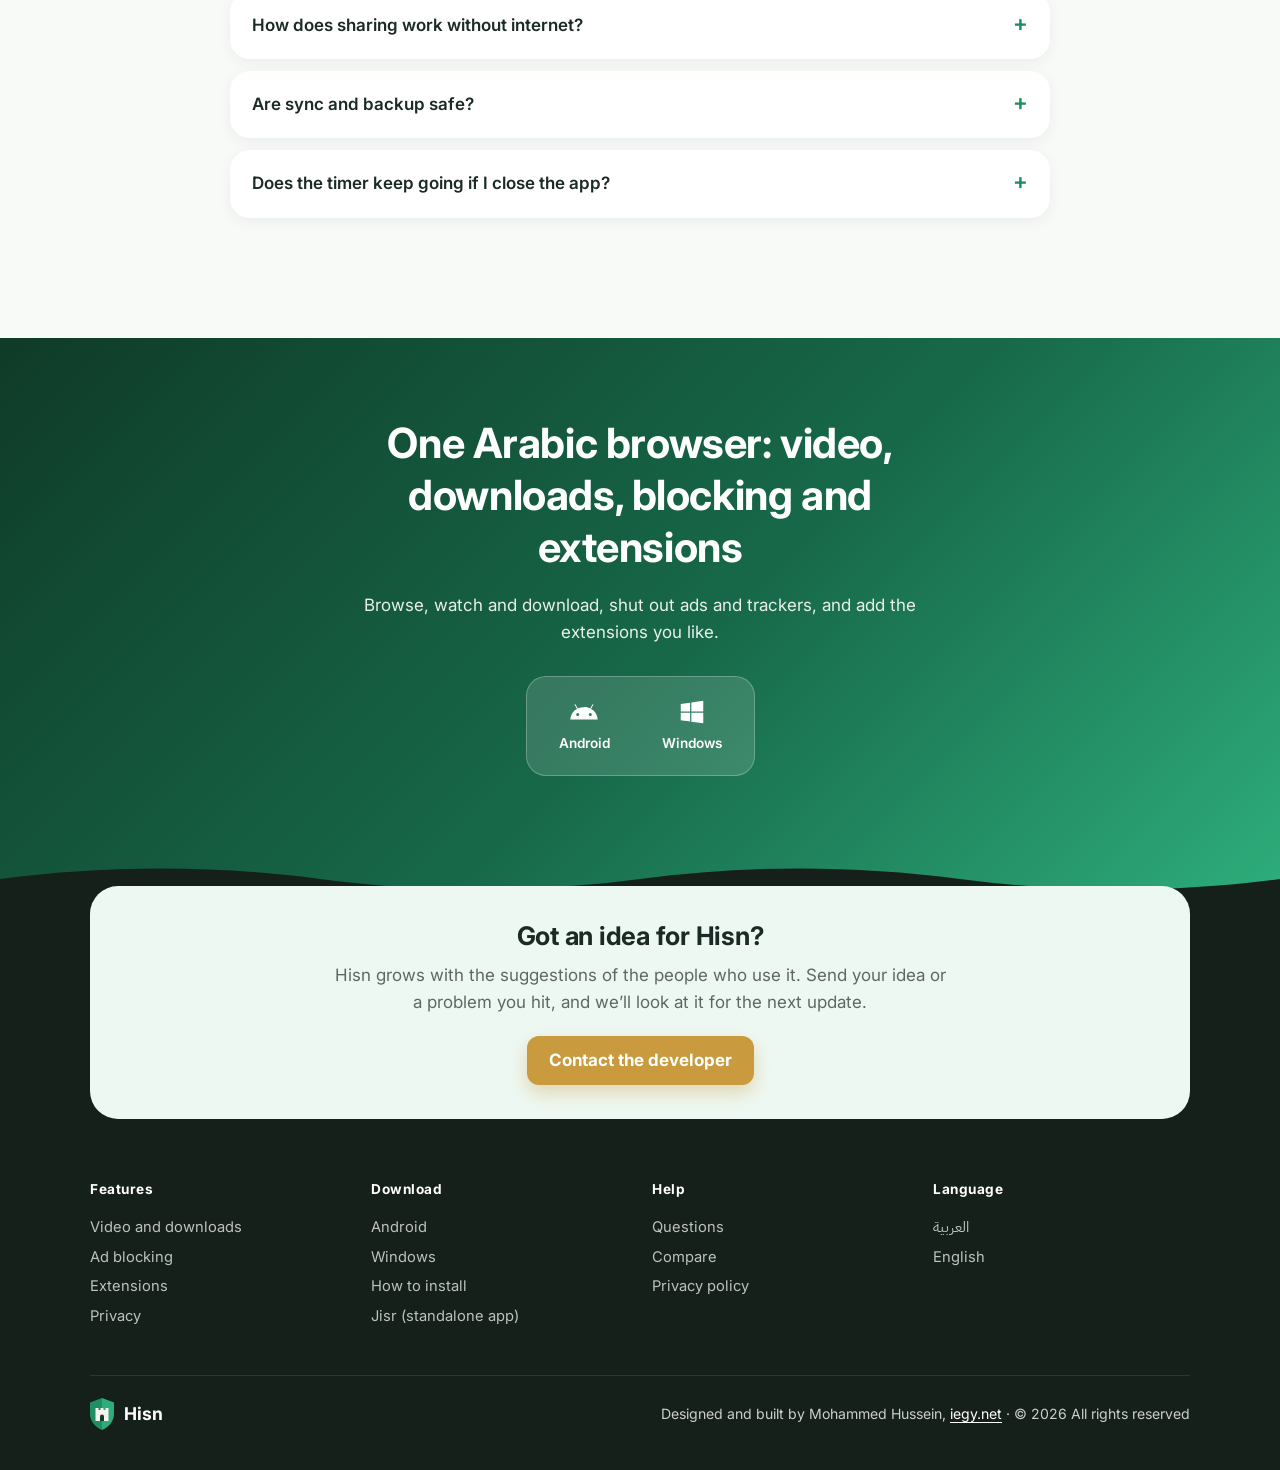
==== commit 9e7156a4: "Hisn for Windows 2.31.1 Claude-Session: https://claude.ai/code/session_0198sD9uEfTvs5umNZhbRNnL" ====
--- a/en/index.html
+++ b/en/index.html
@@ -372,7 +372,7 @@
           <dt>Size</dt><dd><span data-hisn="size">11</span> MB</dd>
           <dt>Requires</dt><dd>Android 9 or newer</dd>
           <dt>SHA-256</dt><dd><code data-hisn="sha">fe3ffdda141974879ec5f8f3b42e78f0ae77336b984ae909e38f5f28f44f25b6</code></dd>
-          <dt>Windows version</dt><dd data-hisn="win-version">2.31.0</dd>
+          <dt>Windows version</dt><dd data-hisn="win-version">2.31.1</dd>
           <dt>Windows SHA-256</dt><dd><code data-hisn="win-sha">—</code></dd>
         </dl>
         <a class="btn" href="../download/Hisn.apk"><svg><use href="#i-dl"/></svg>Download APK</a>
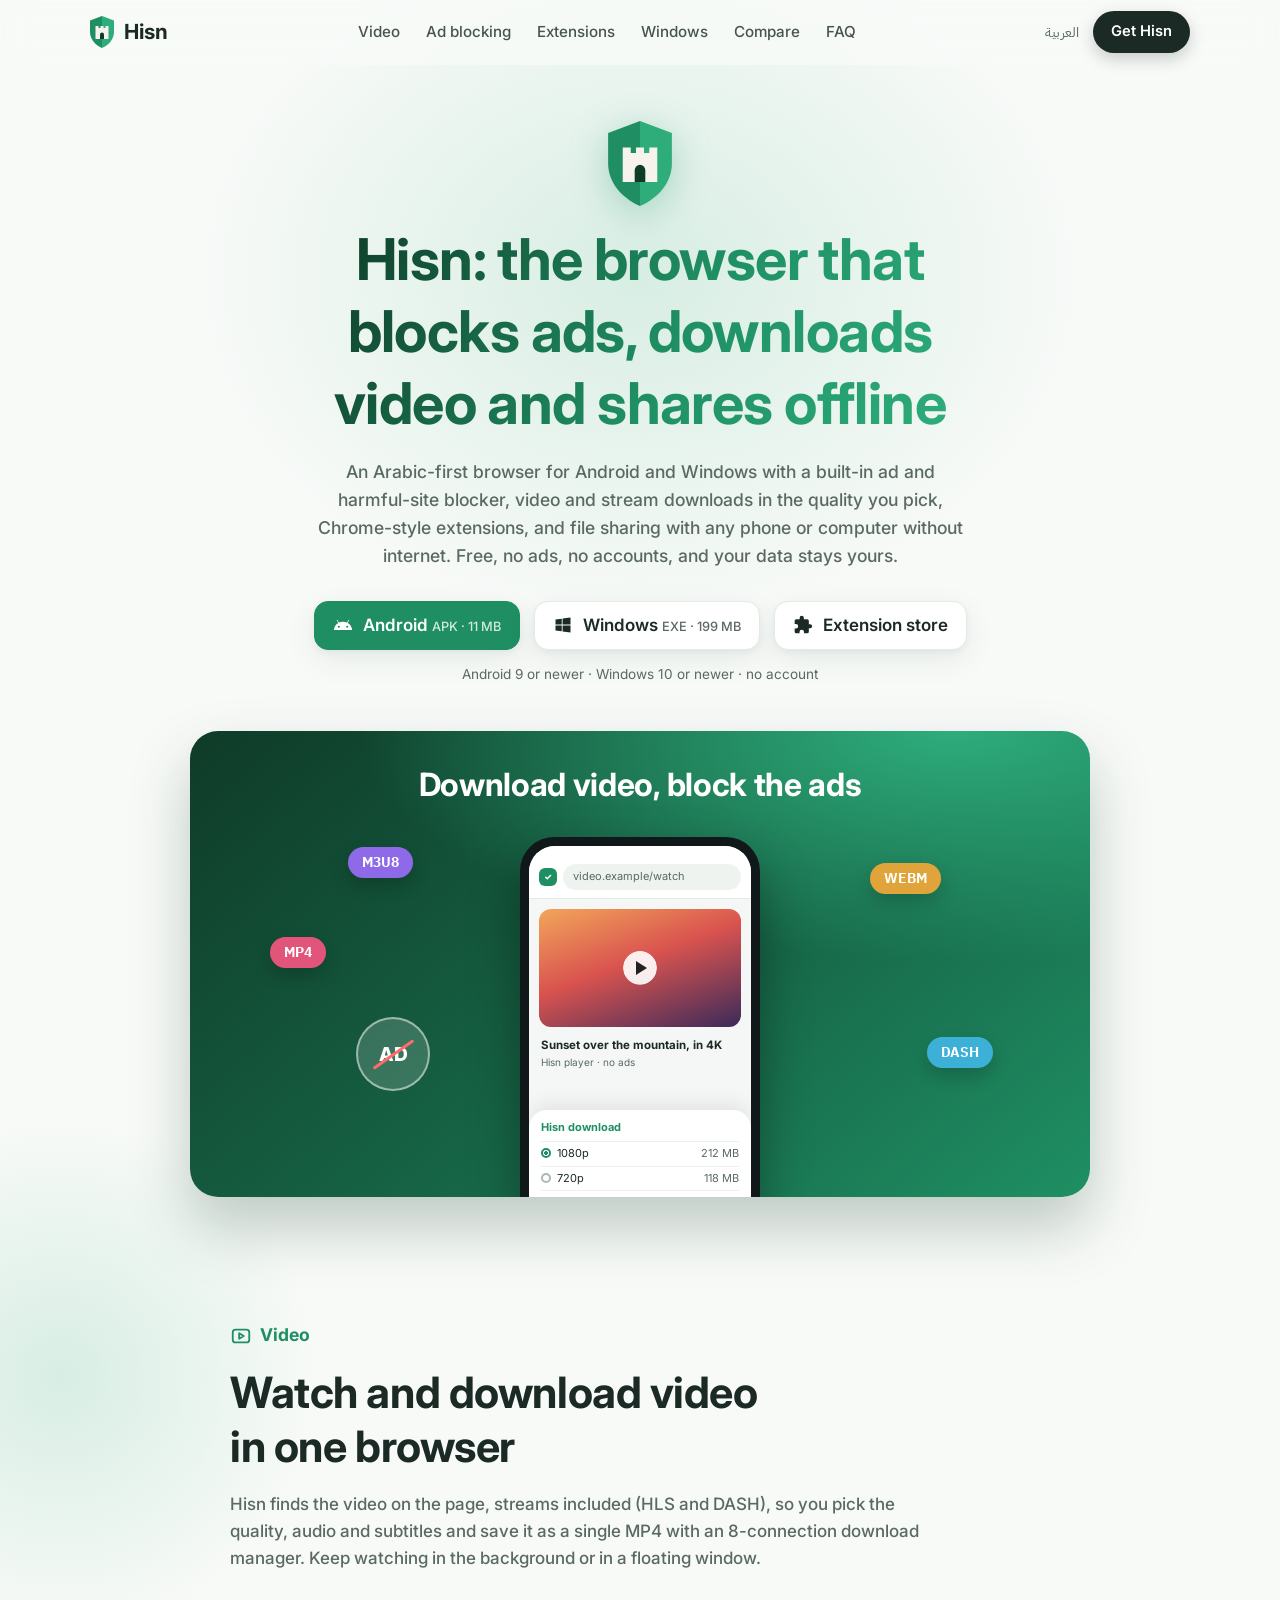
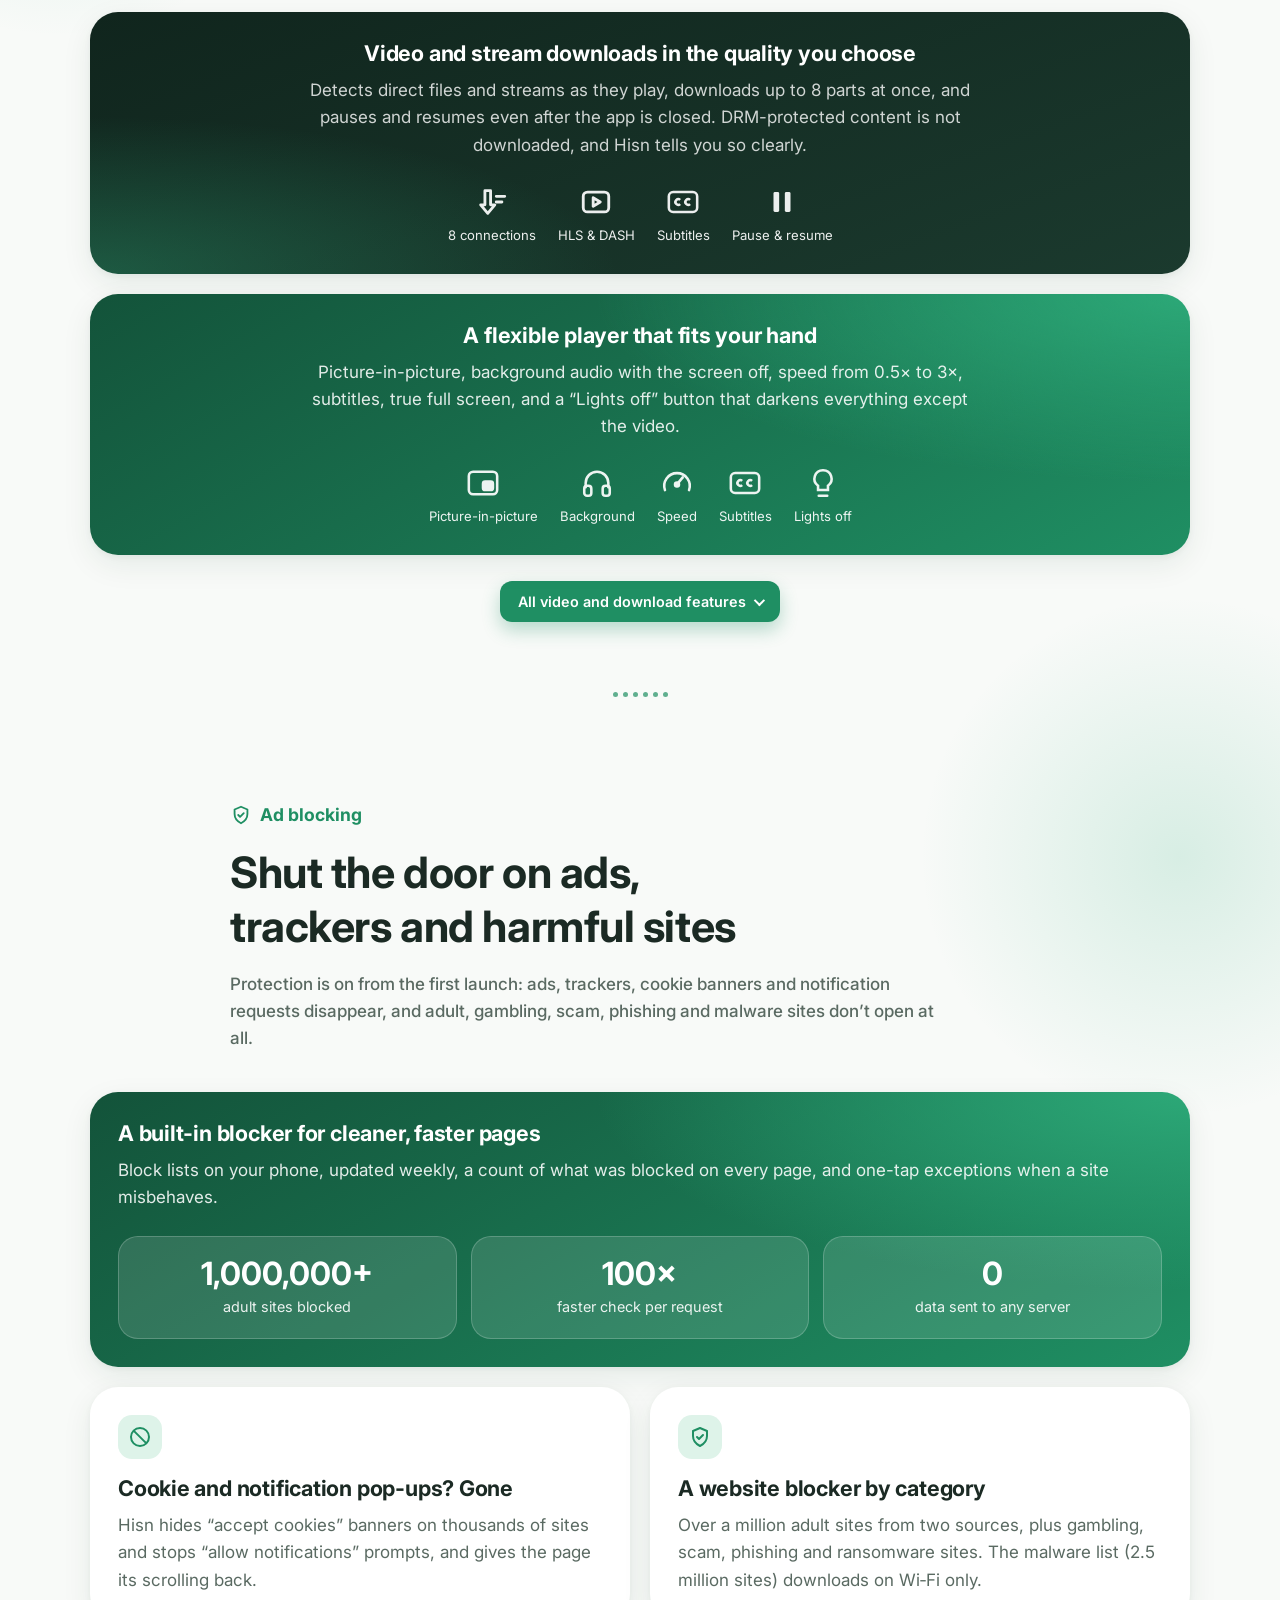
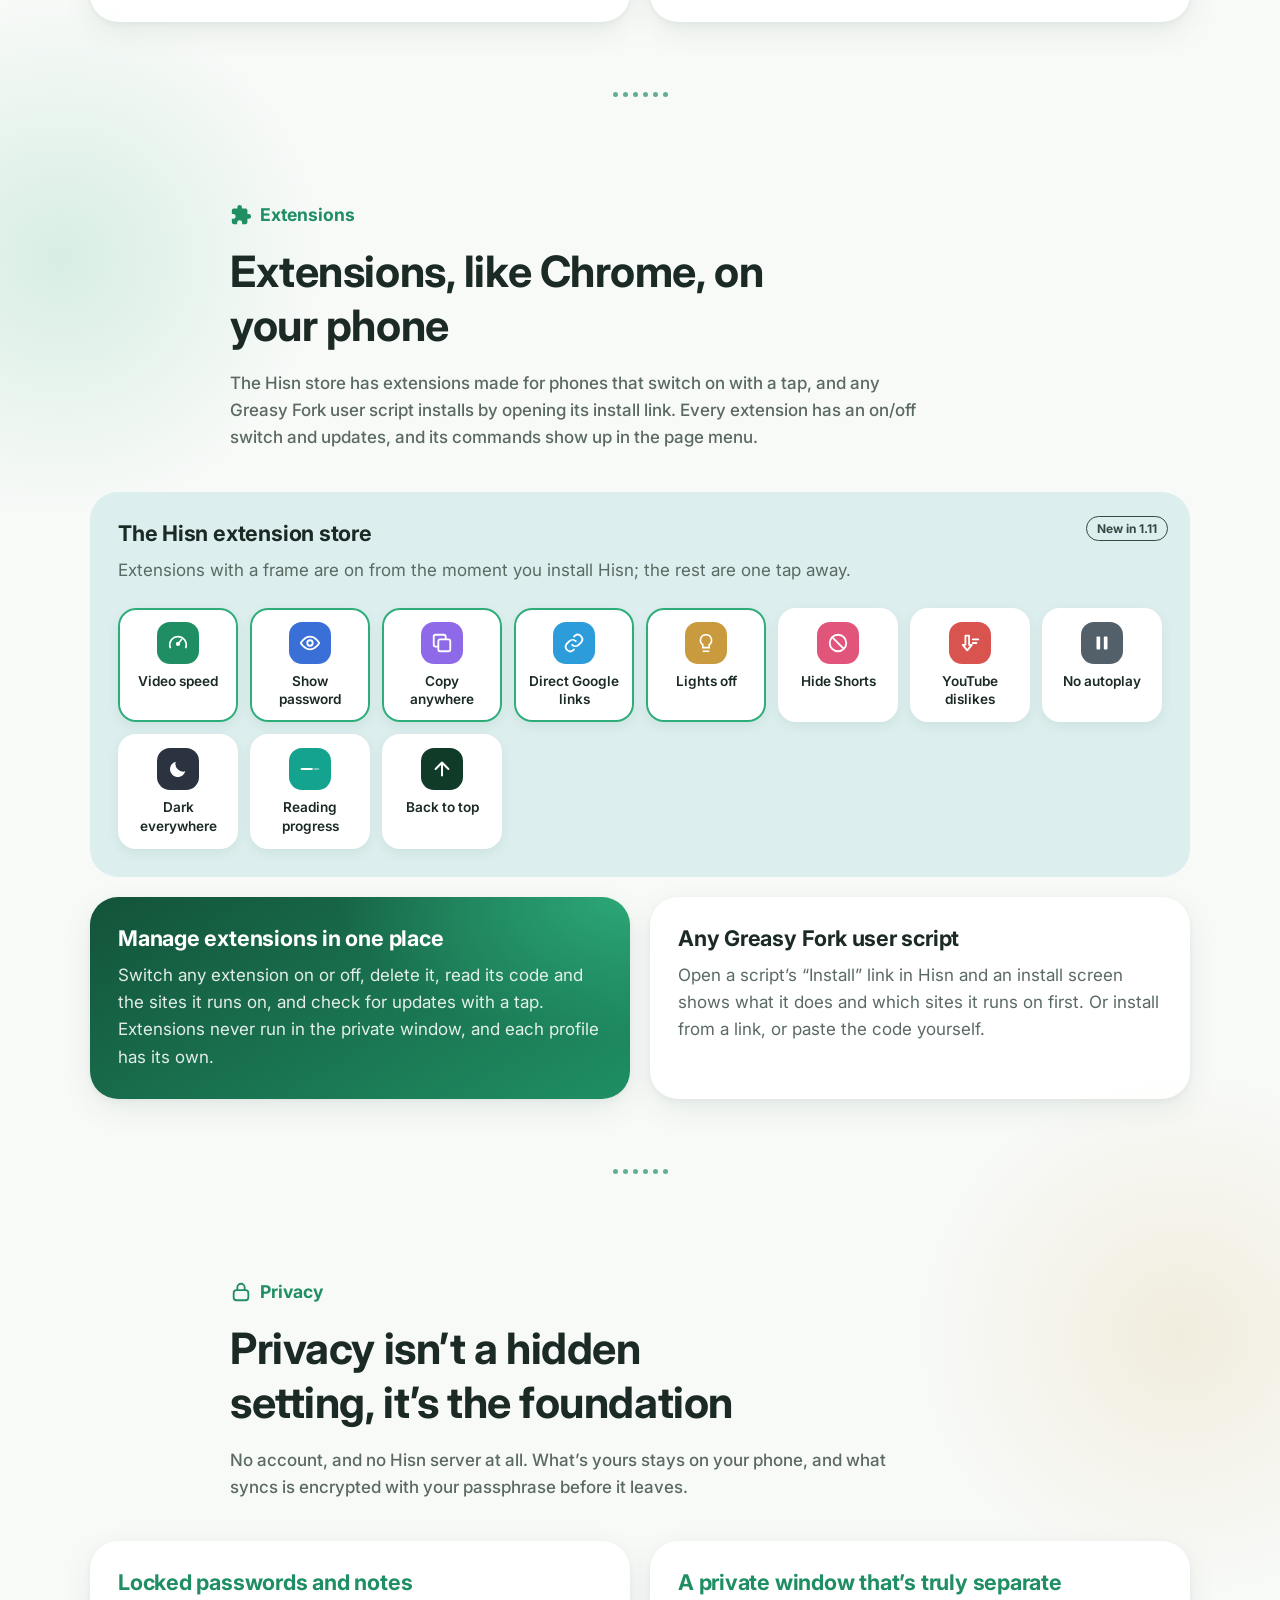
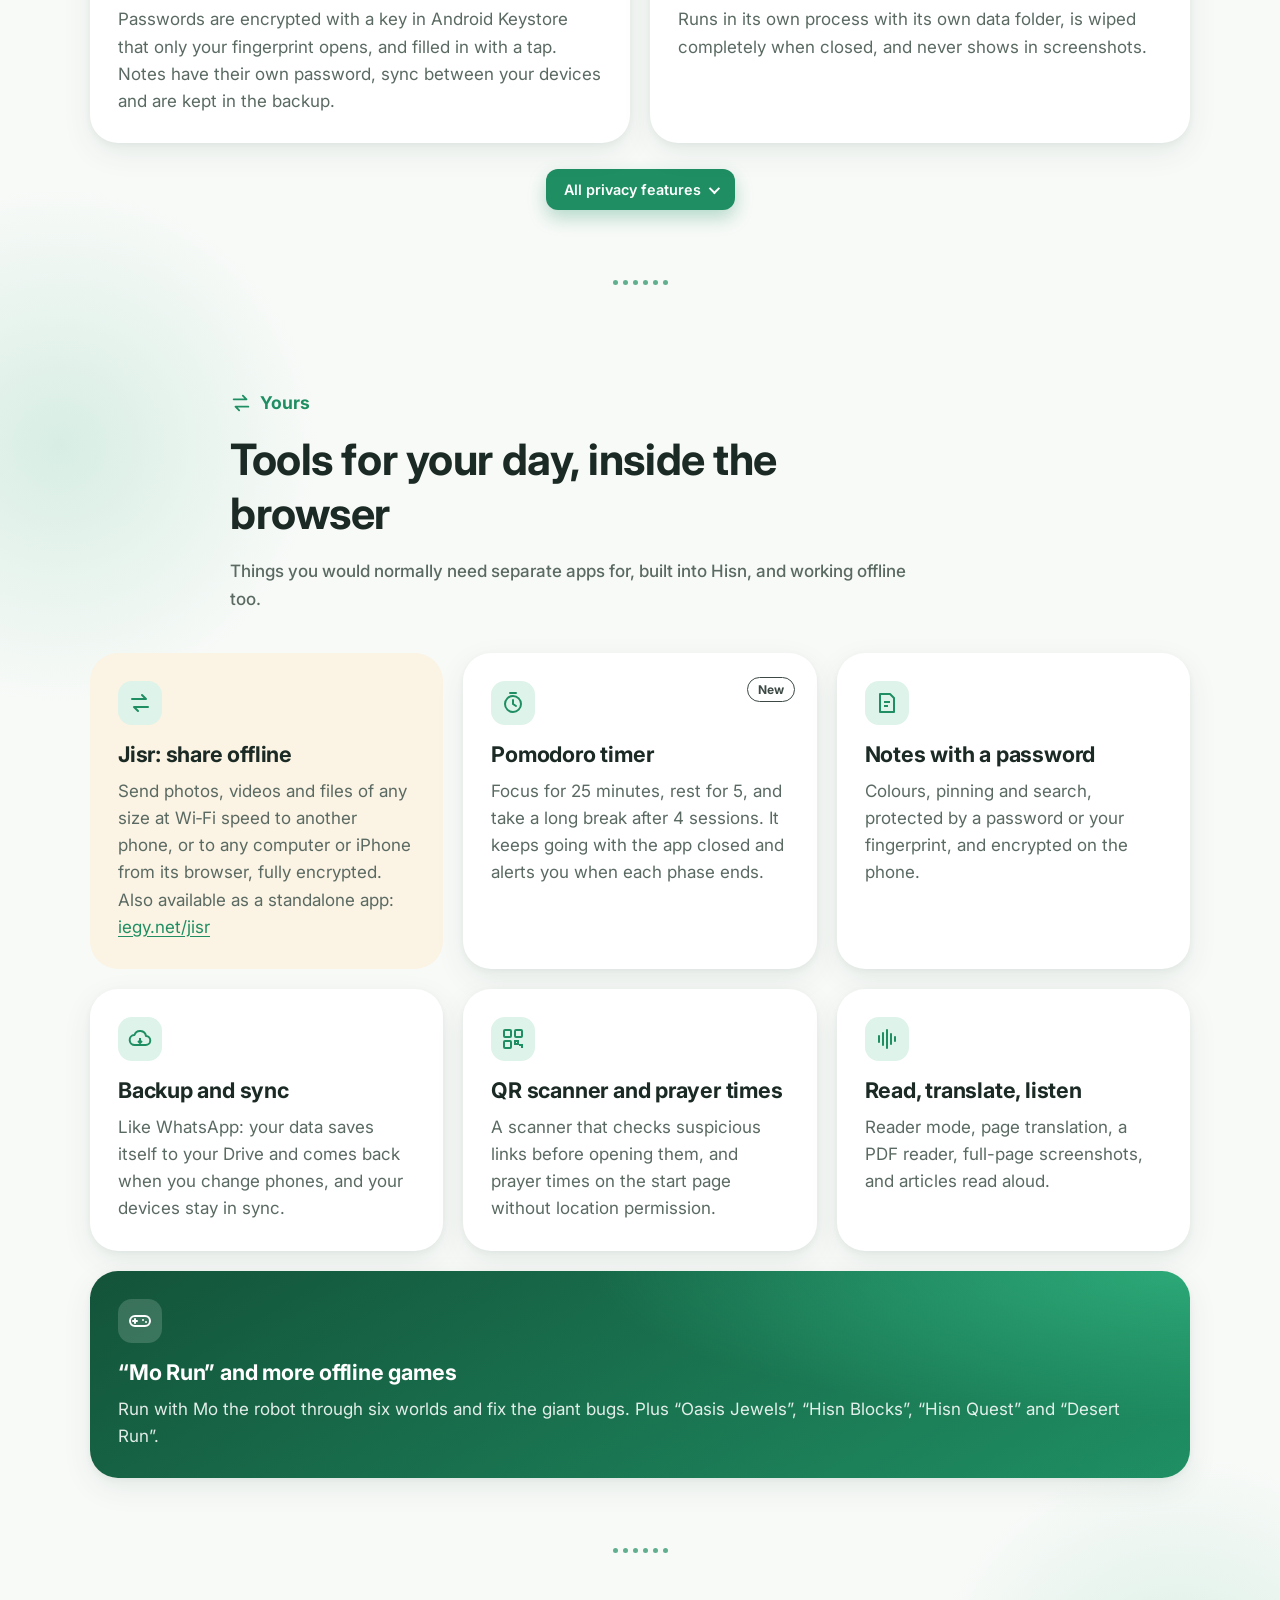
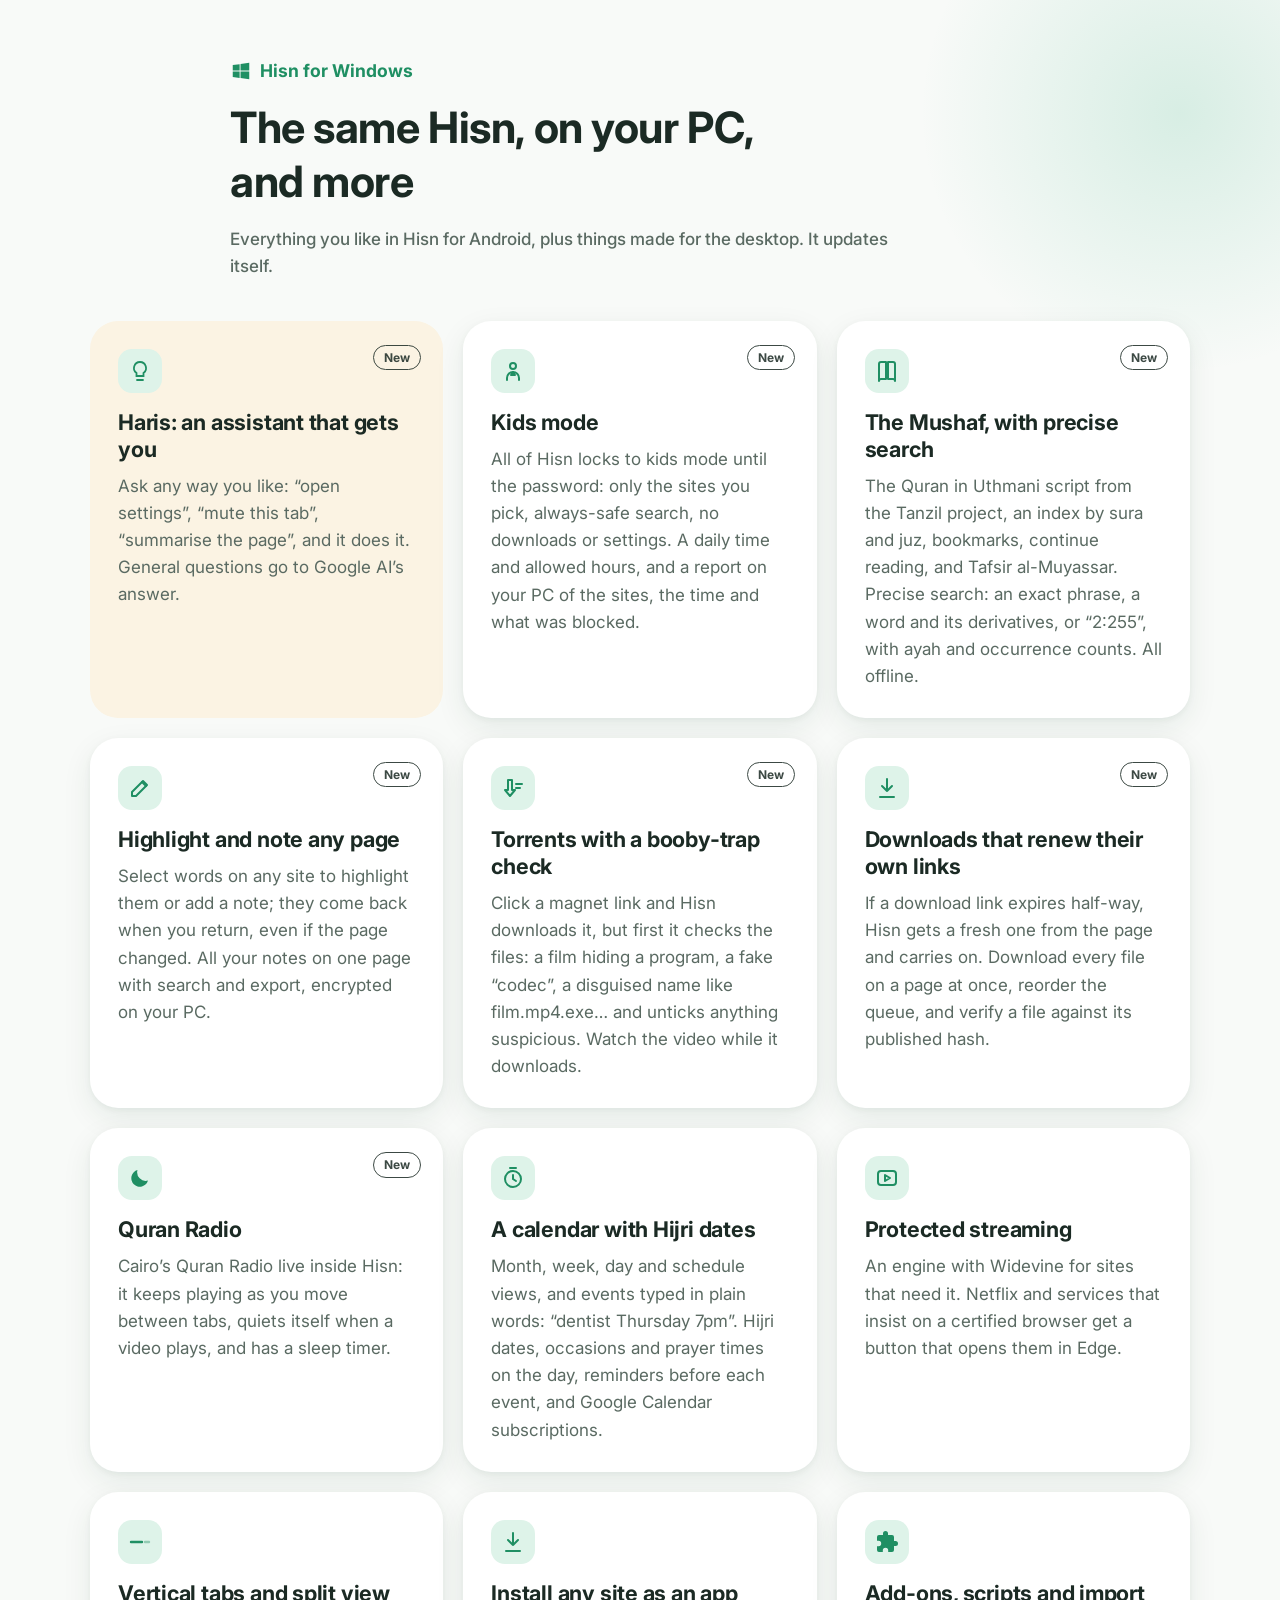
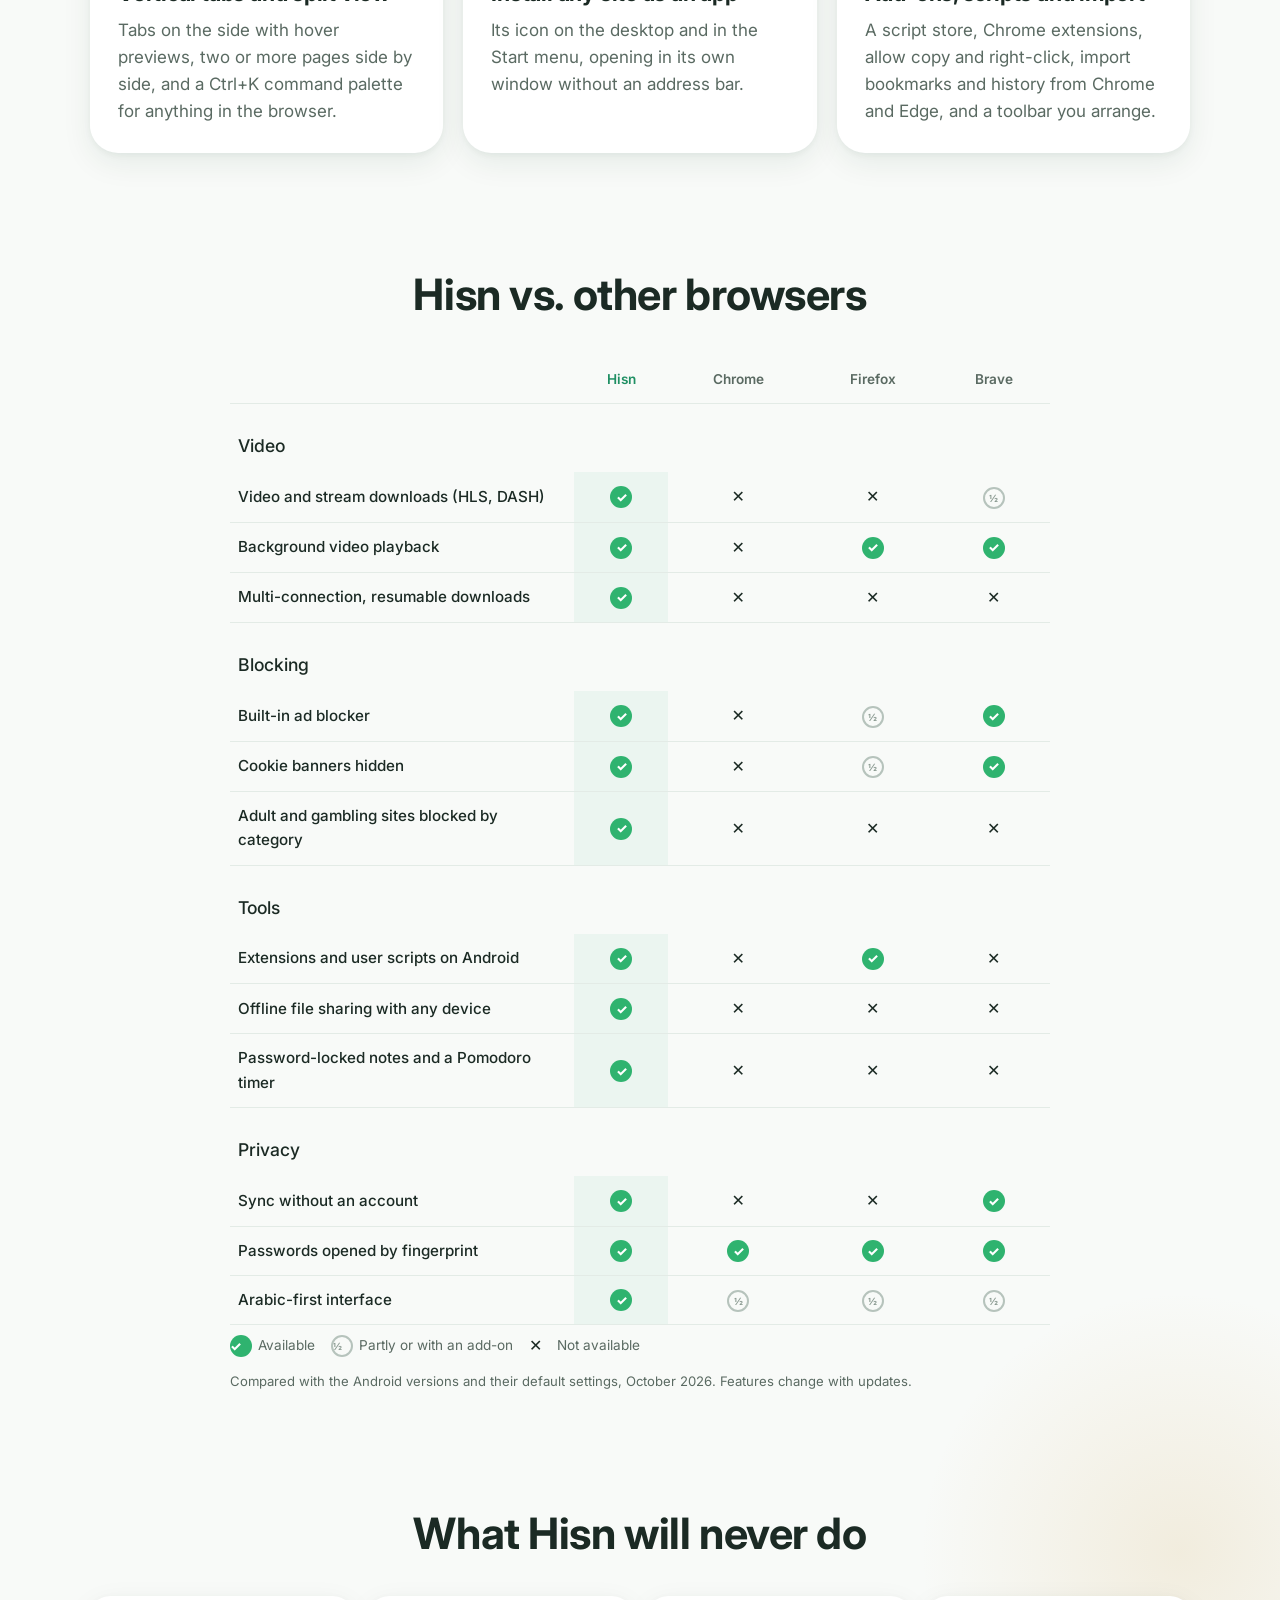
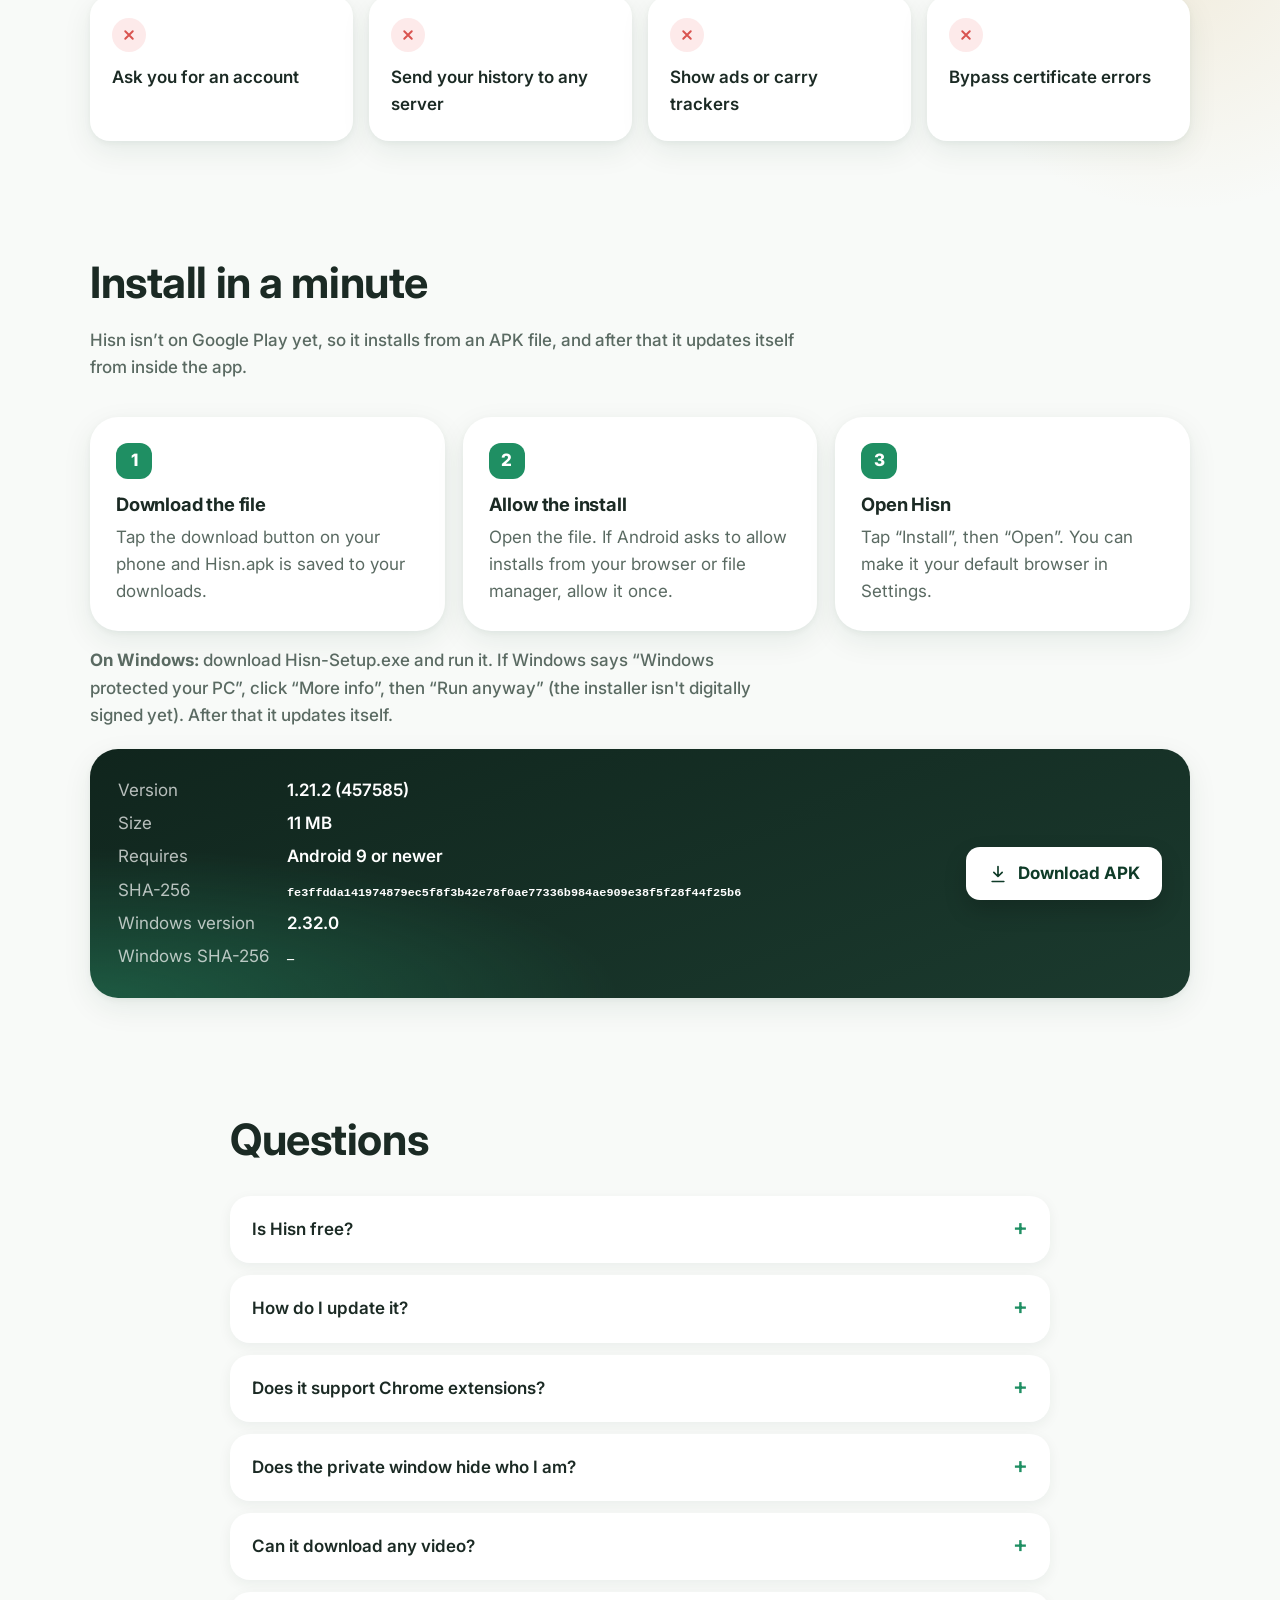
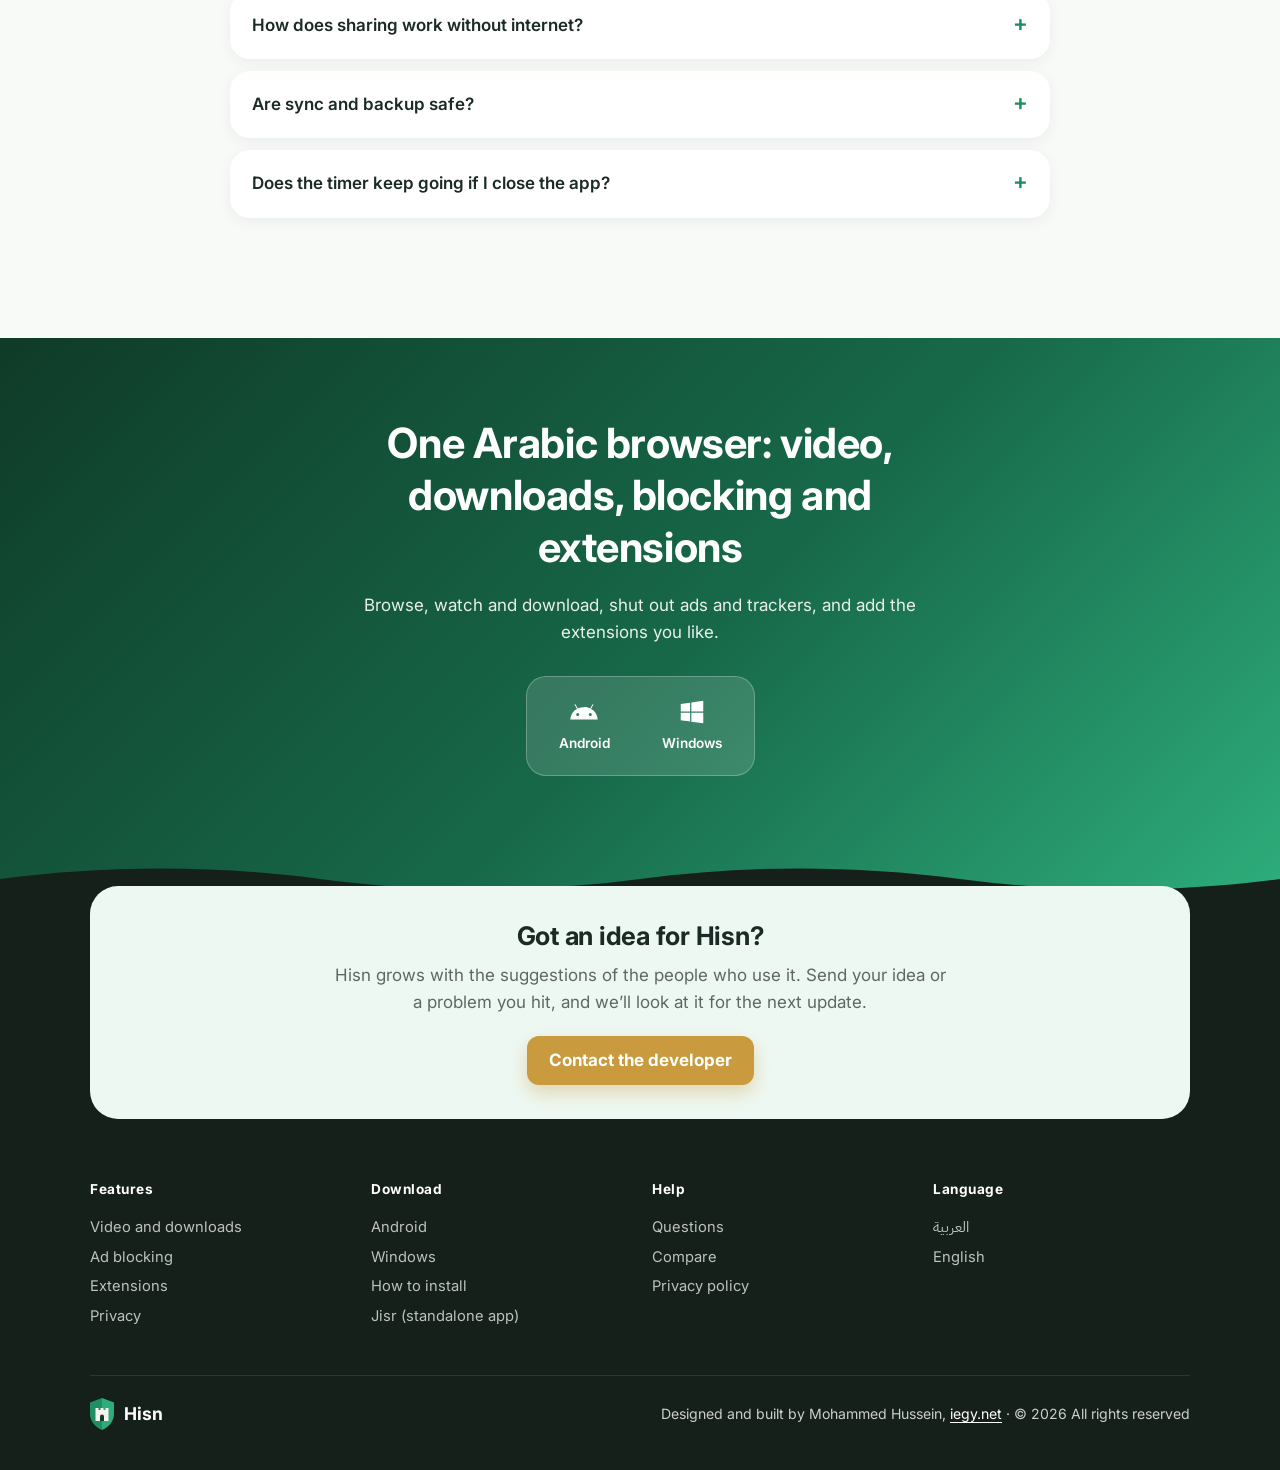
==== commit 80c1e68e: "Hisn for Windows 2.32.0; Store certification notes Claude-Session: https://claude.ai/code/session_01" ====
--- a/en/index.html
+++ b/en/index.html
@@ -372,7 +372,7 @@
           <dt>Size</dt><dd><span data-hisn="size">11</span> MB</dd>
           <dt>Requires</dt><dd>Android 9 or newer</dd>
           <dt>SHA-256</dt><dd><code data-hisn="sha">fe3ffdda141974879ec5f8f3b42e78f0ae77336b984ae909e38f5f28f44f25b6</code></dd>
-          <dt>Windows version</dt><dd data-hisn="win-version">2.31.1</dd>
+          <dt>Windows version</dt><dd data-hisn="win-version">2.32.0</dd>
           <dt>Windows SHA-256</dt><dd><code data-hisn="win-sha">—</code></dd>
         </dl>
         <a class="btn" href="../download/Hisn.apk"><svg><use href="#i-dl"/></svg>Download APK</a>
